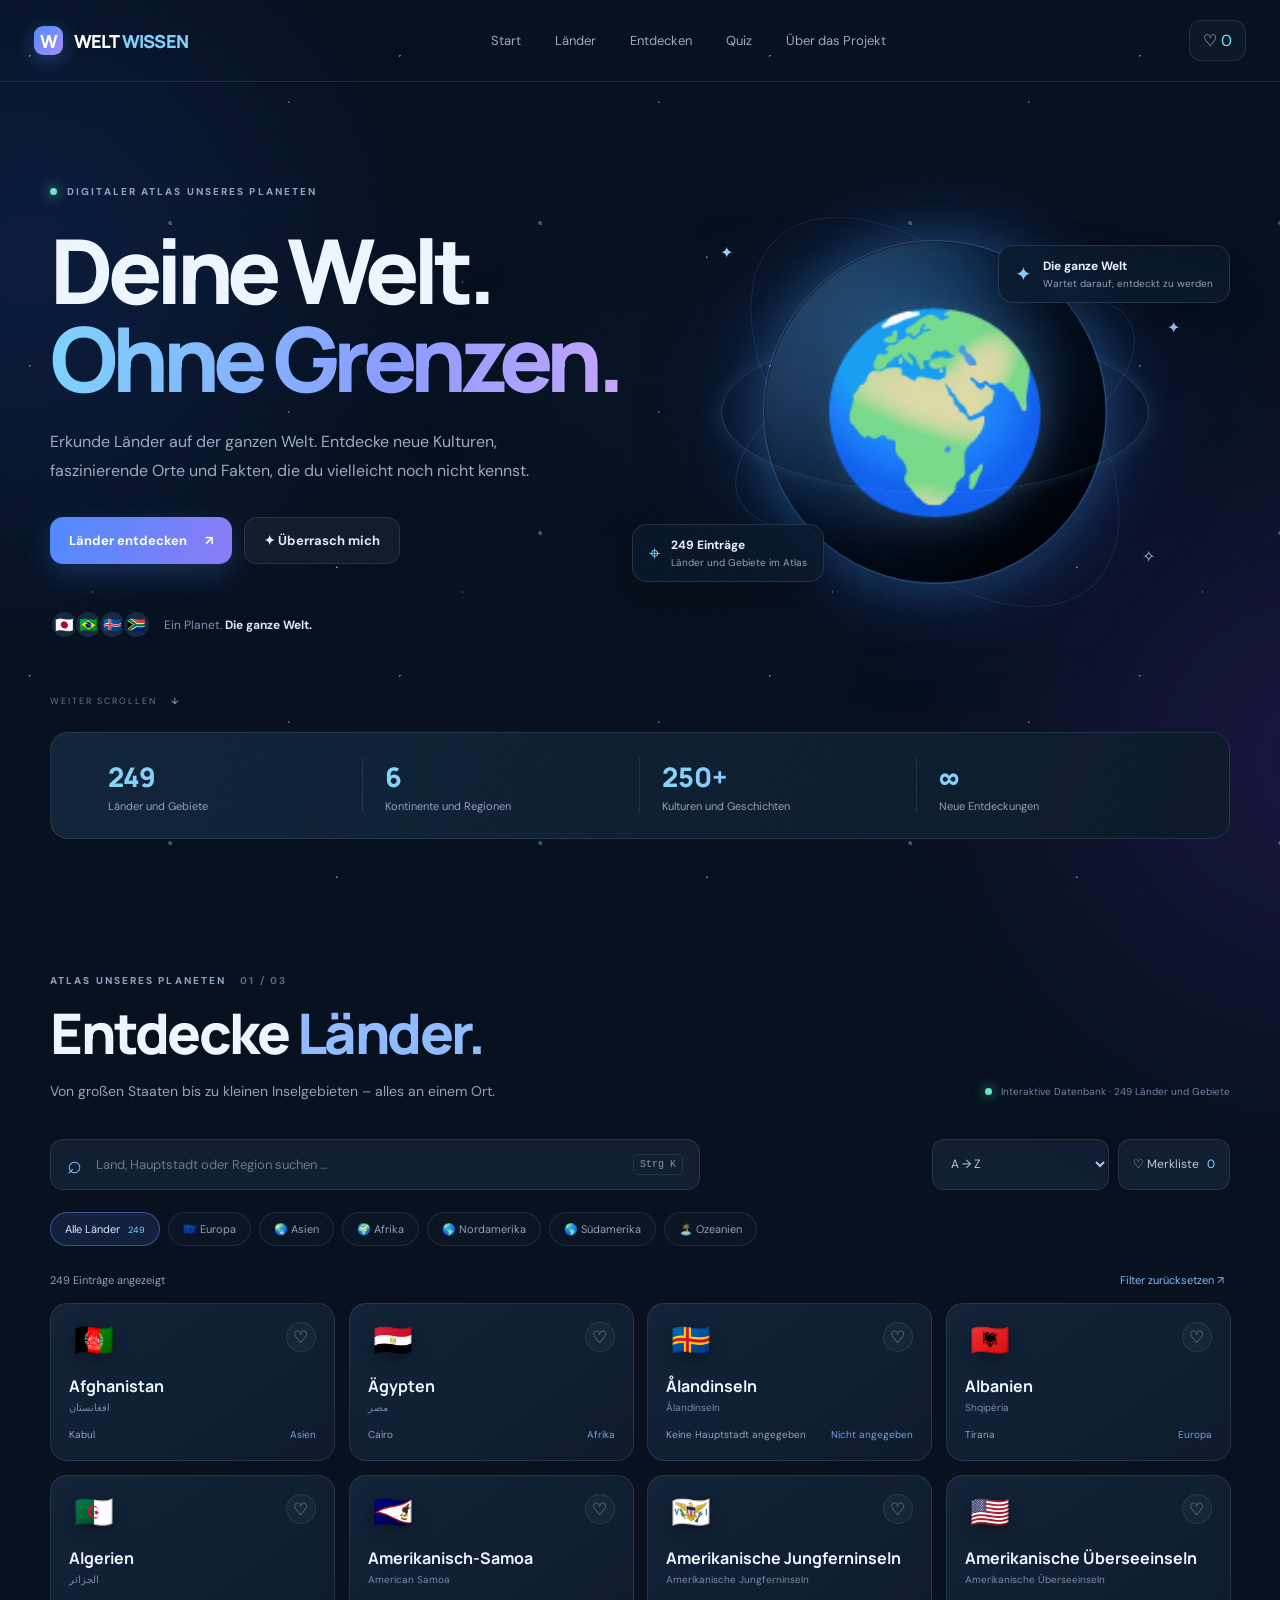
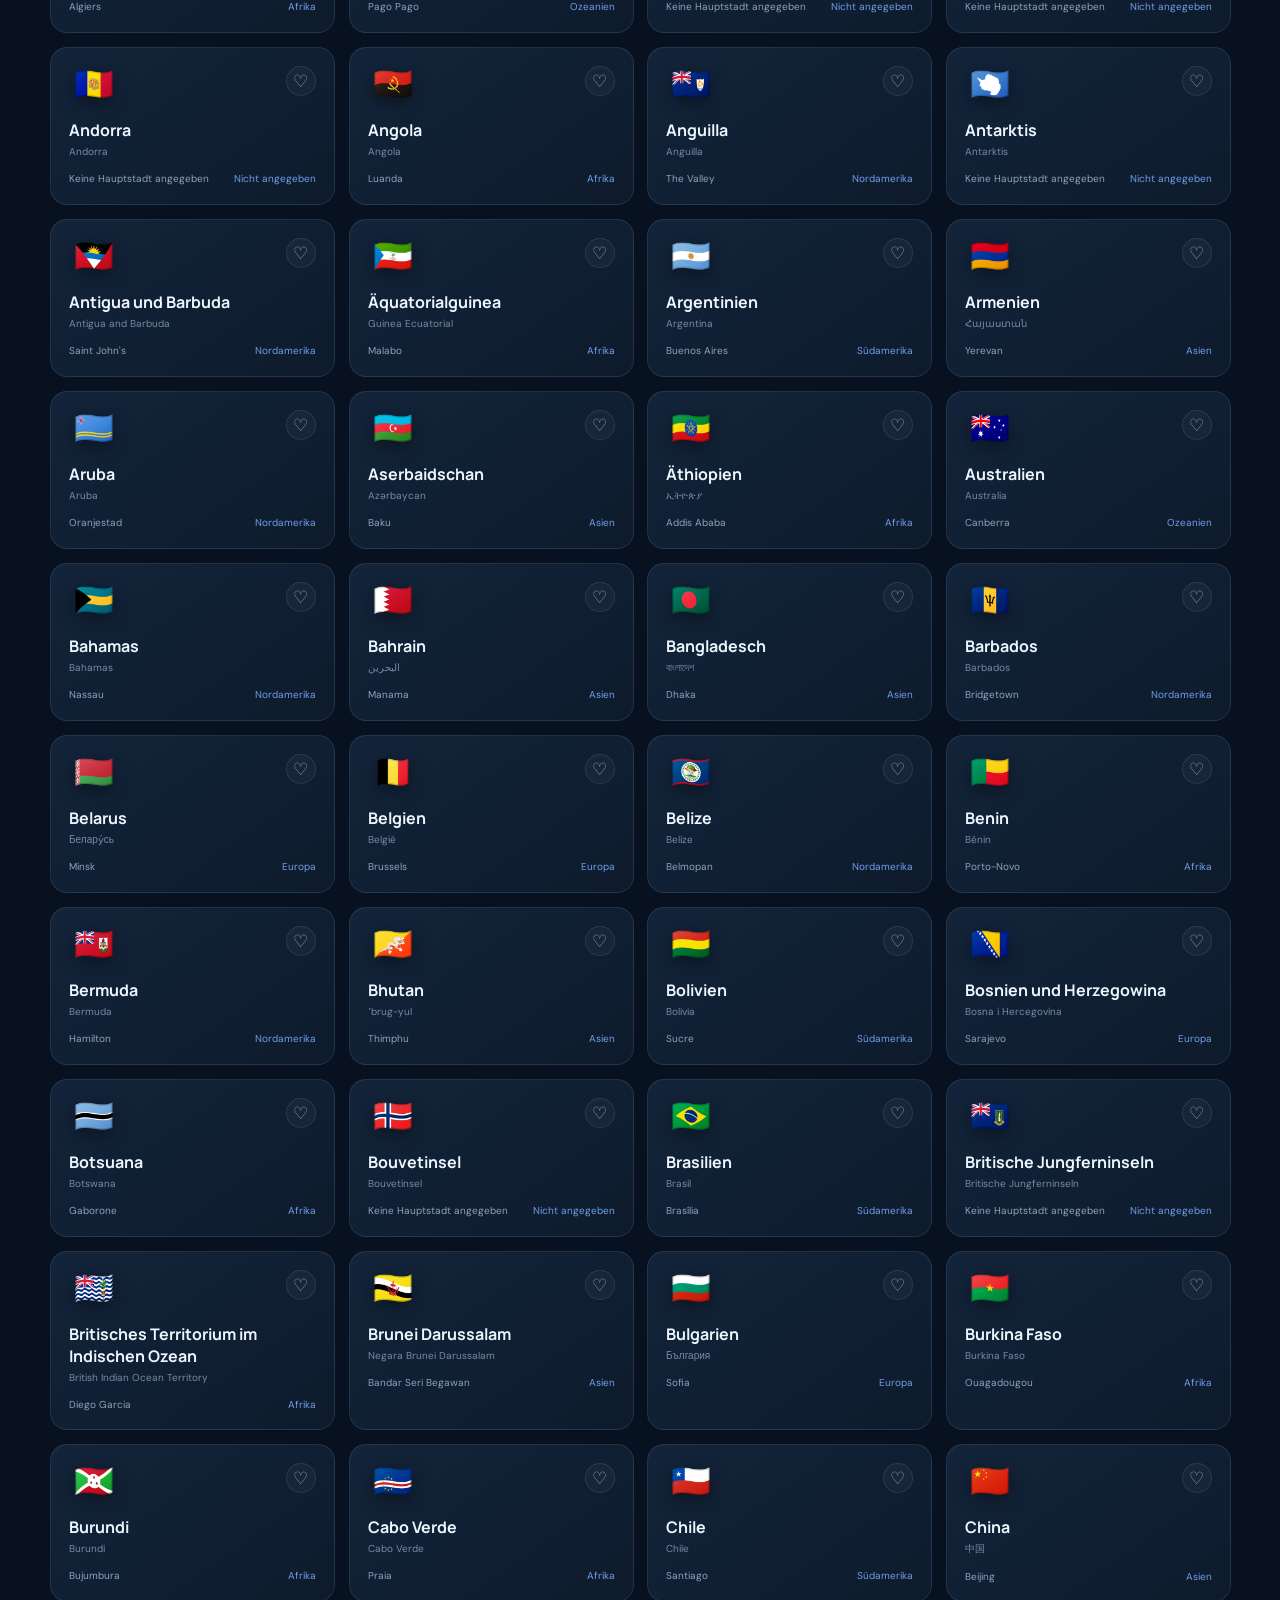
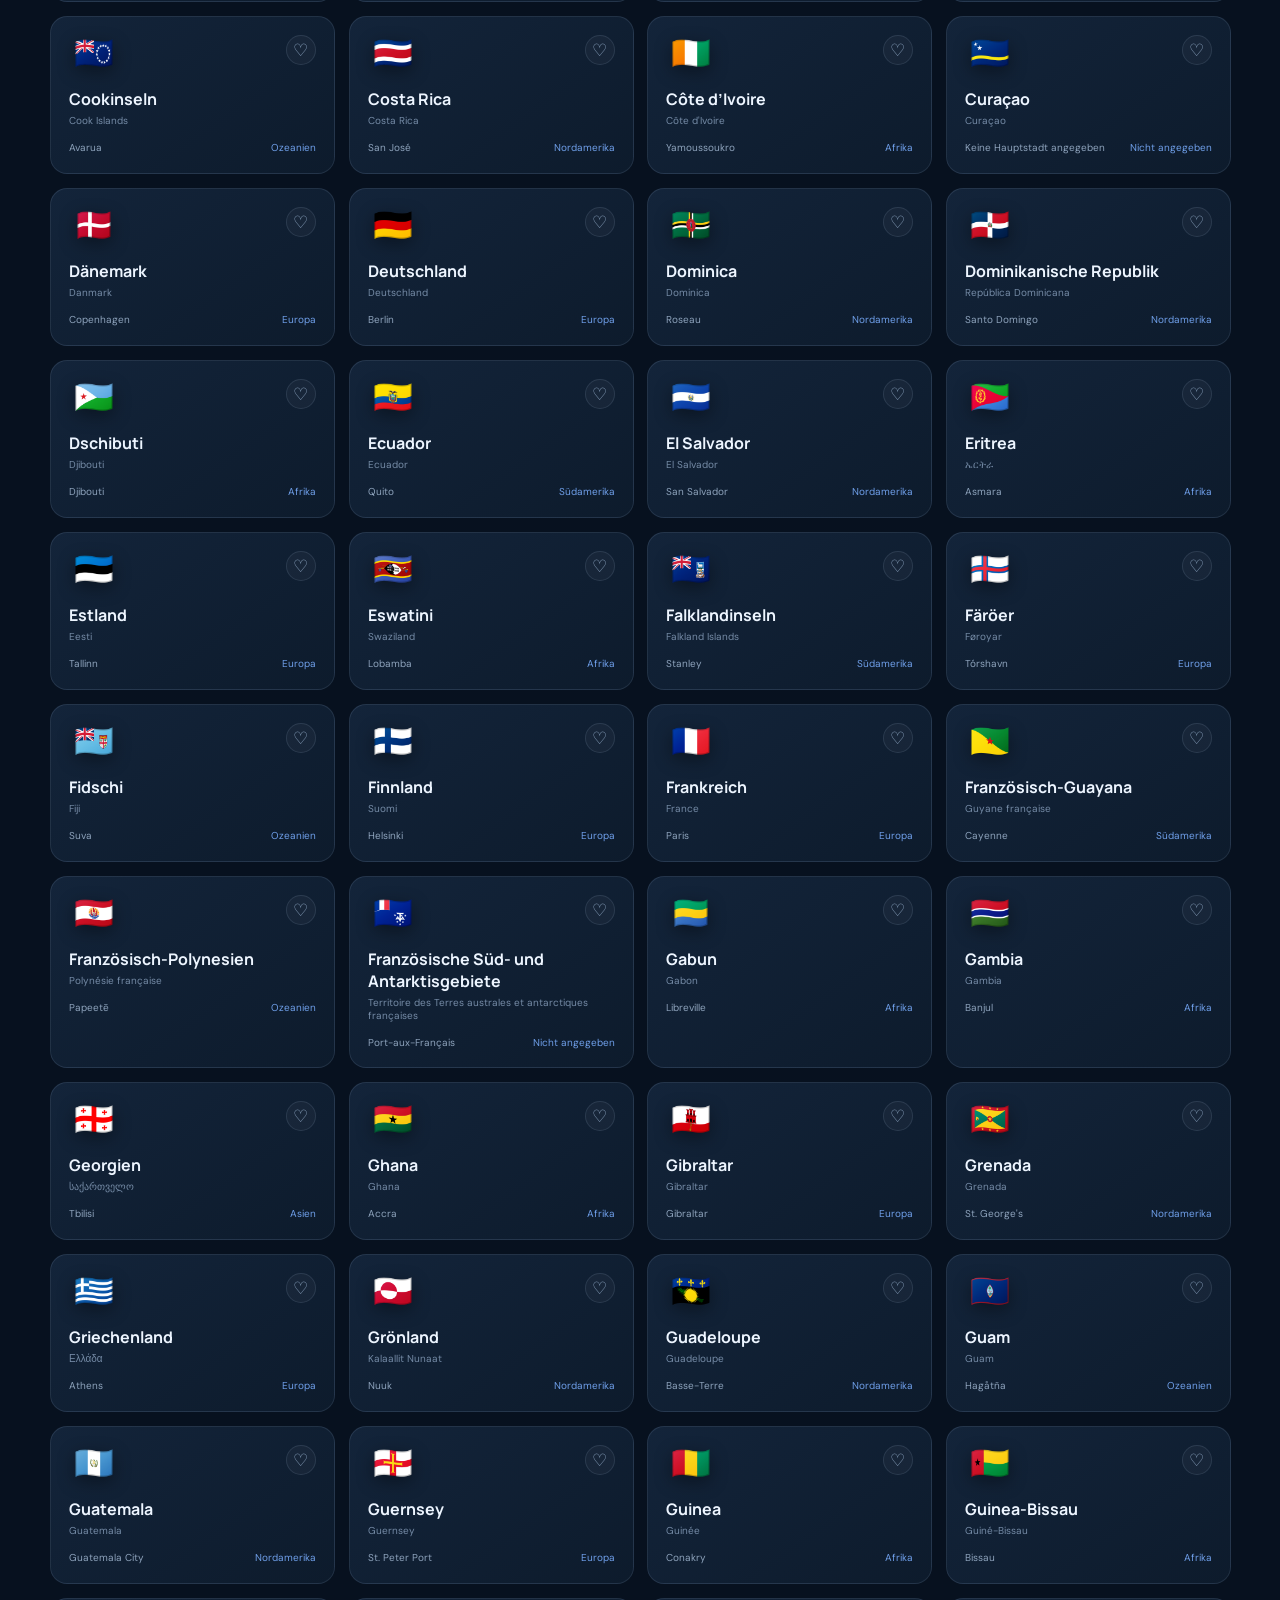
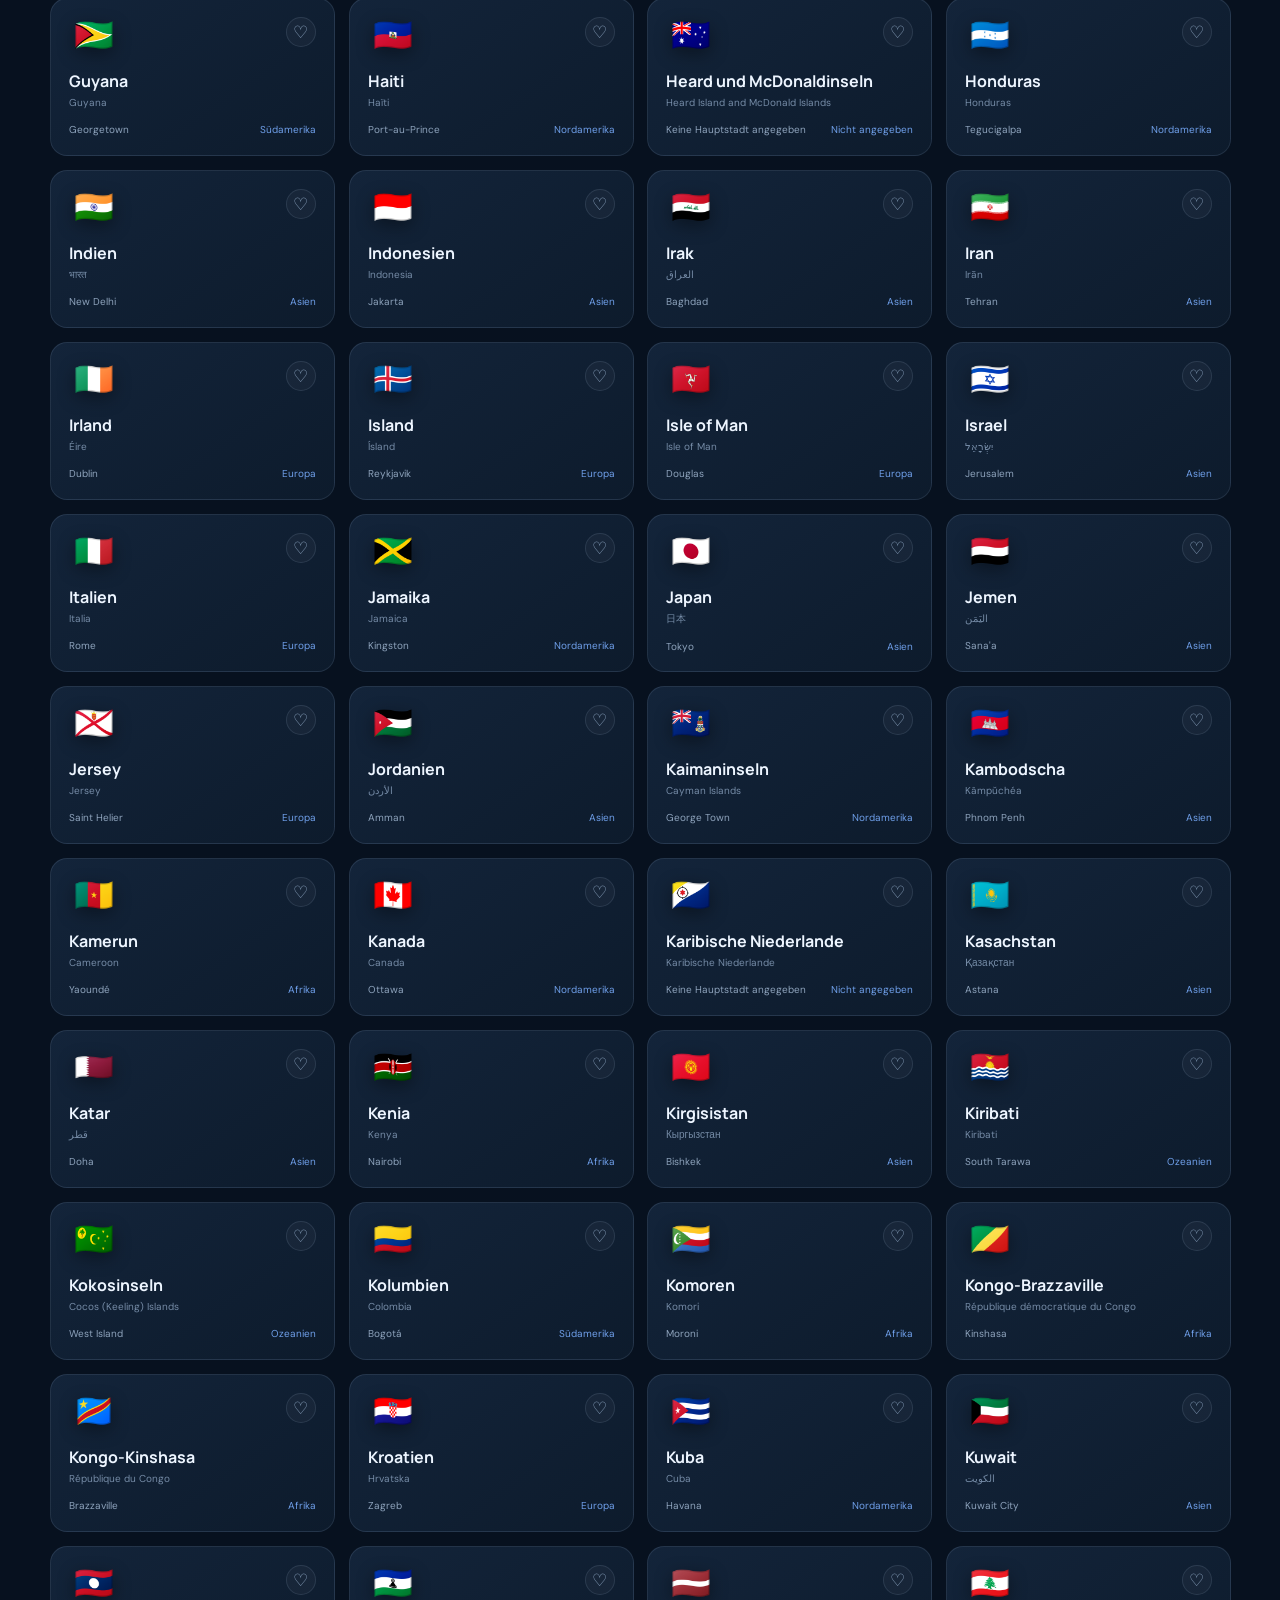
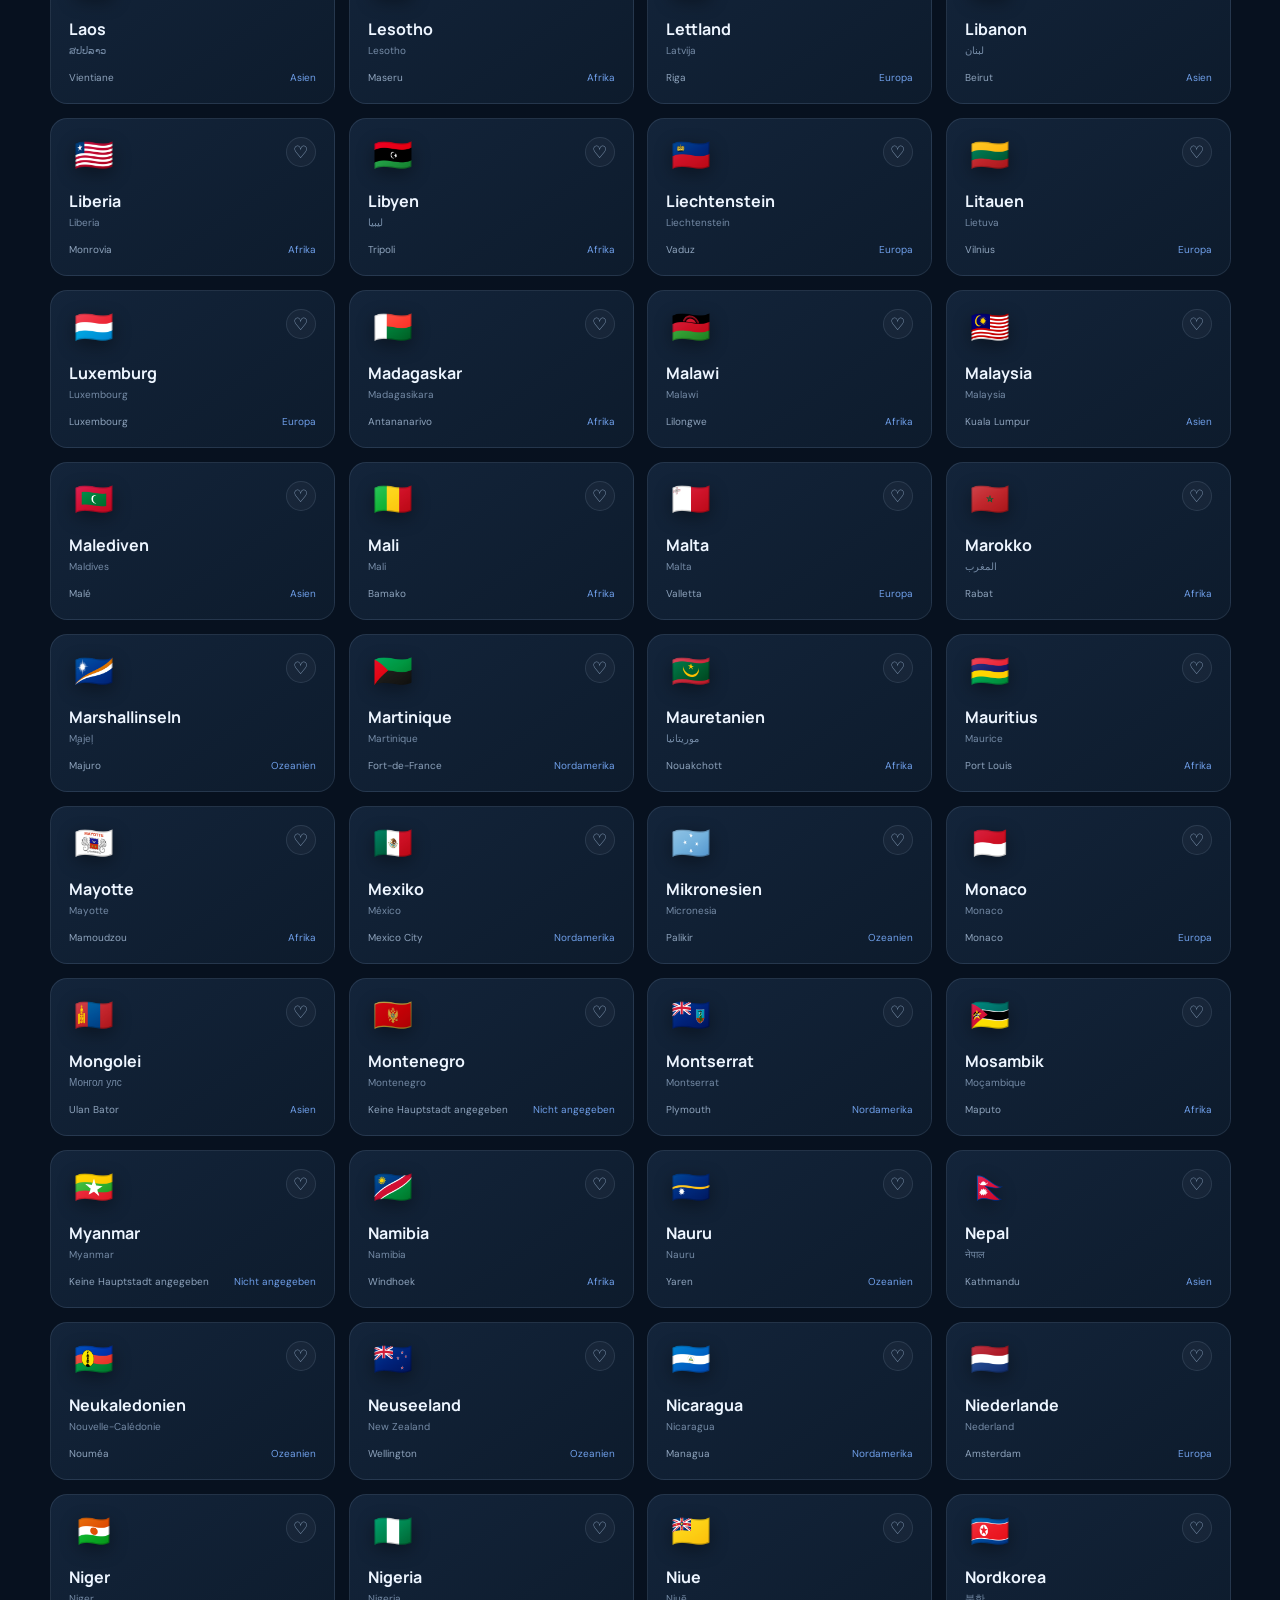
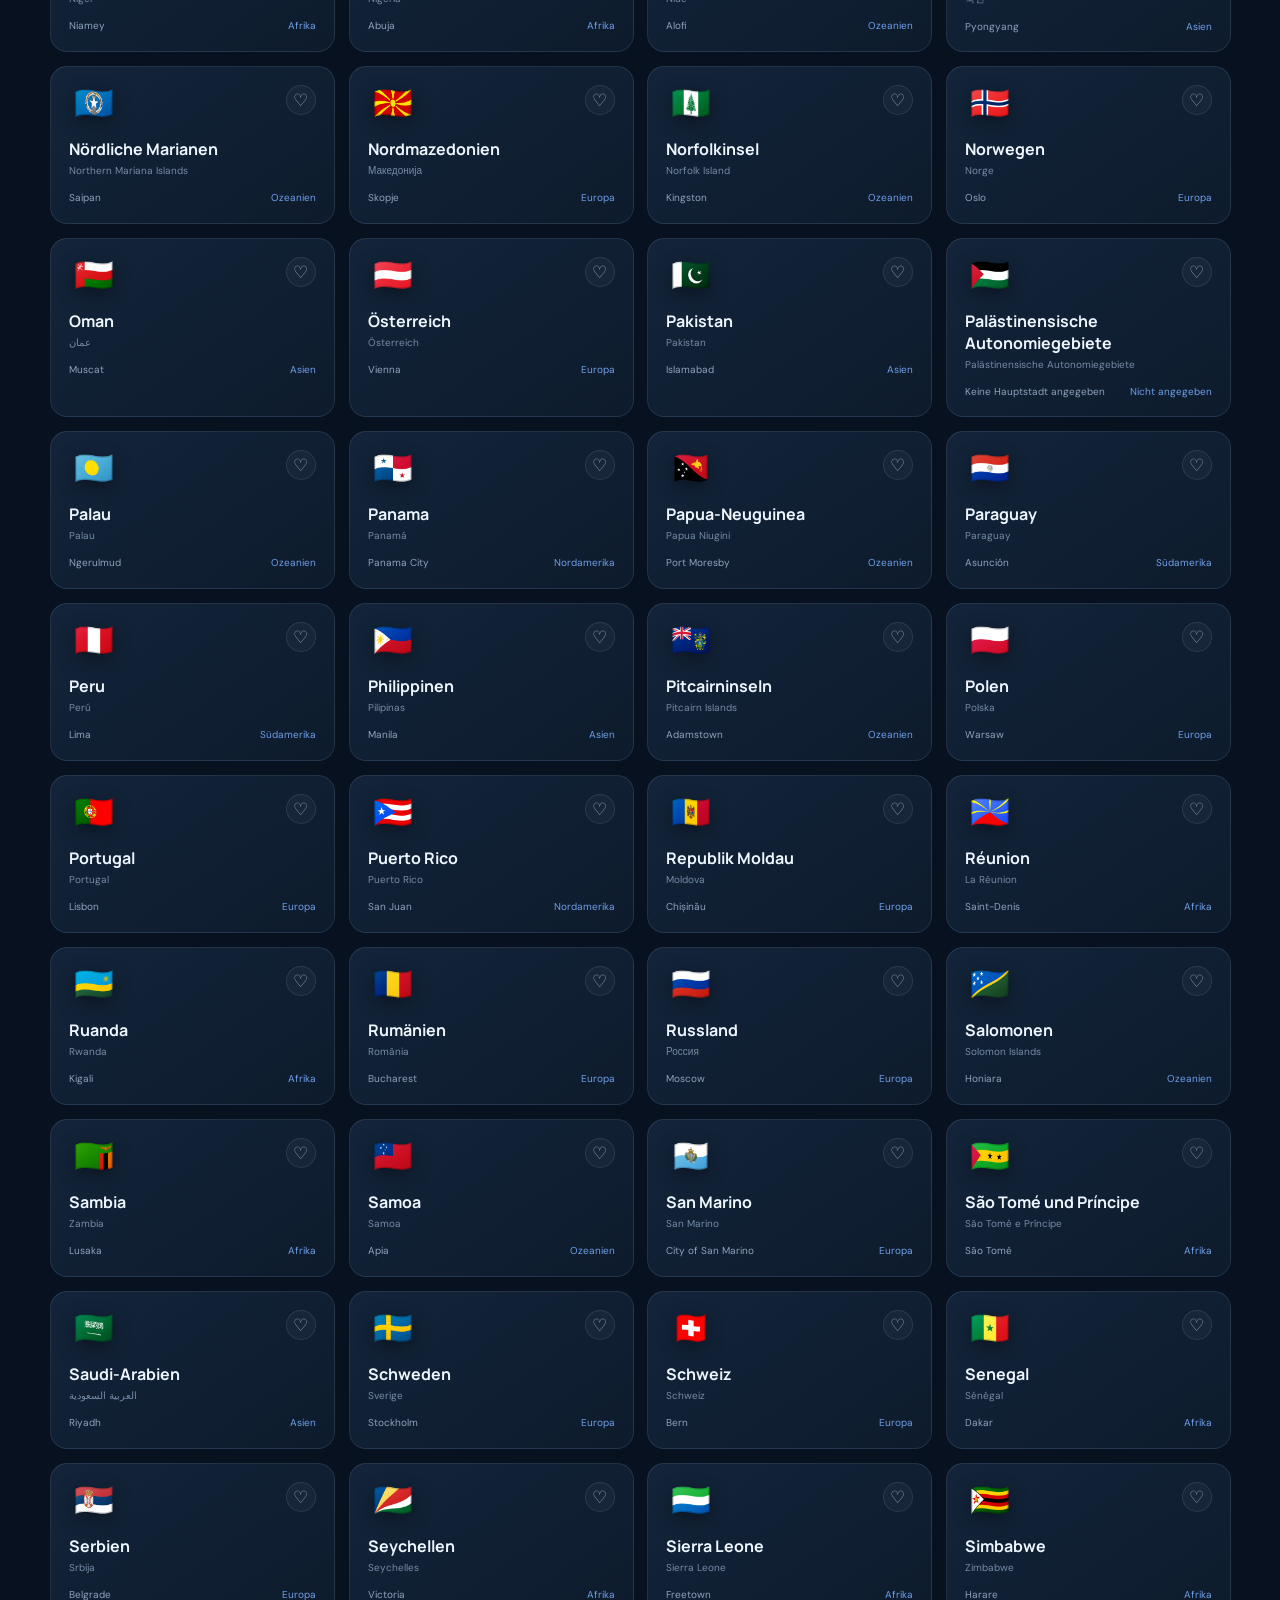
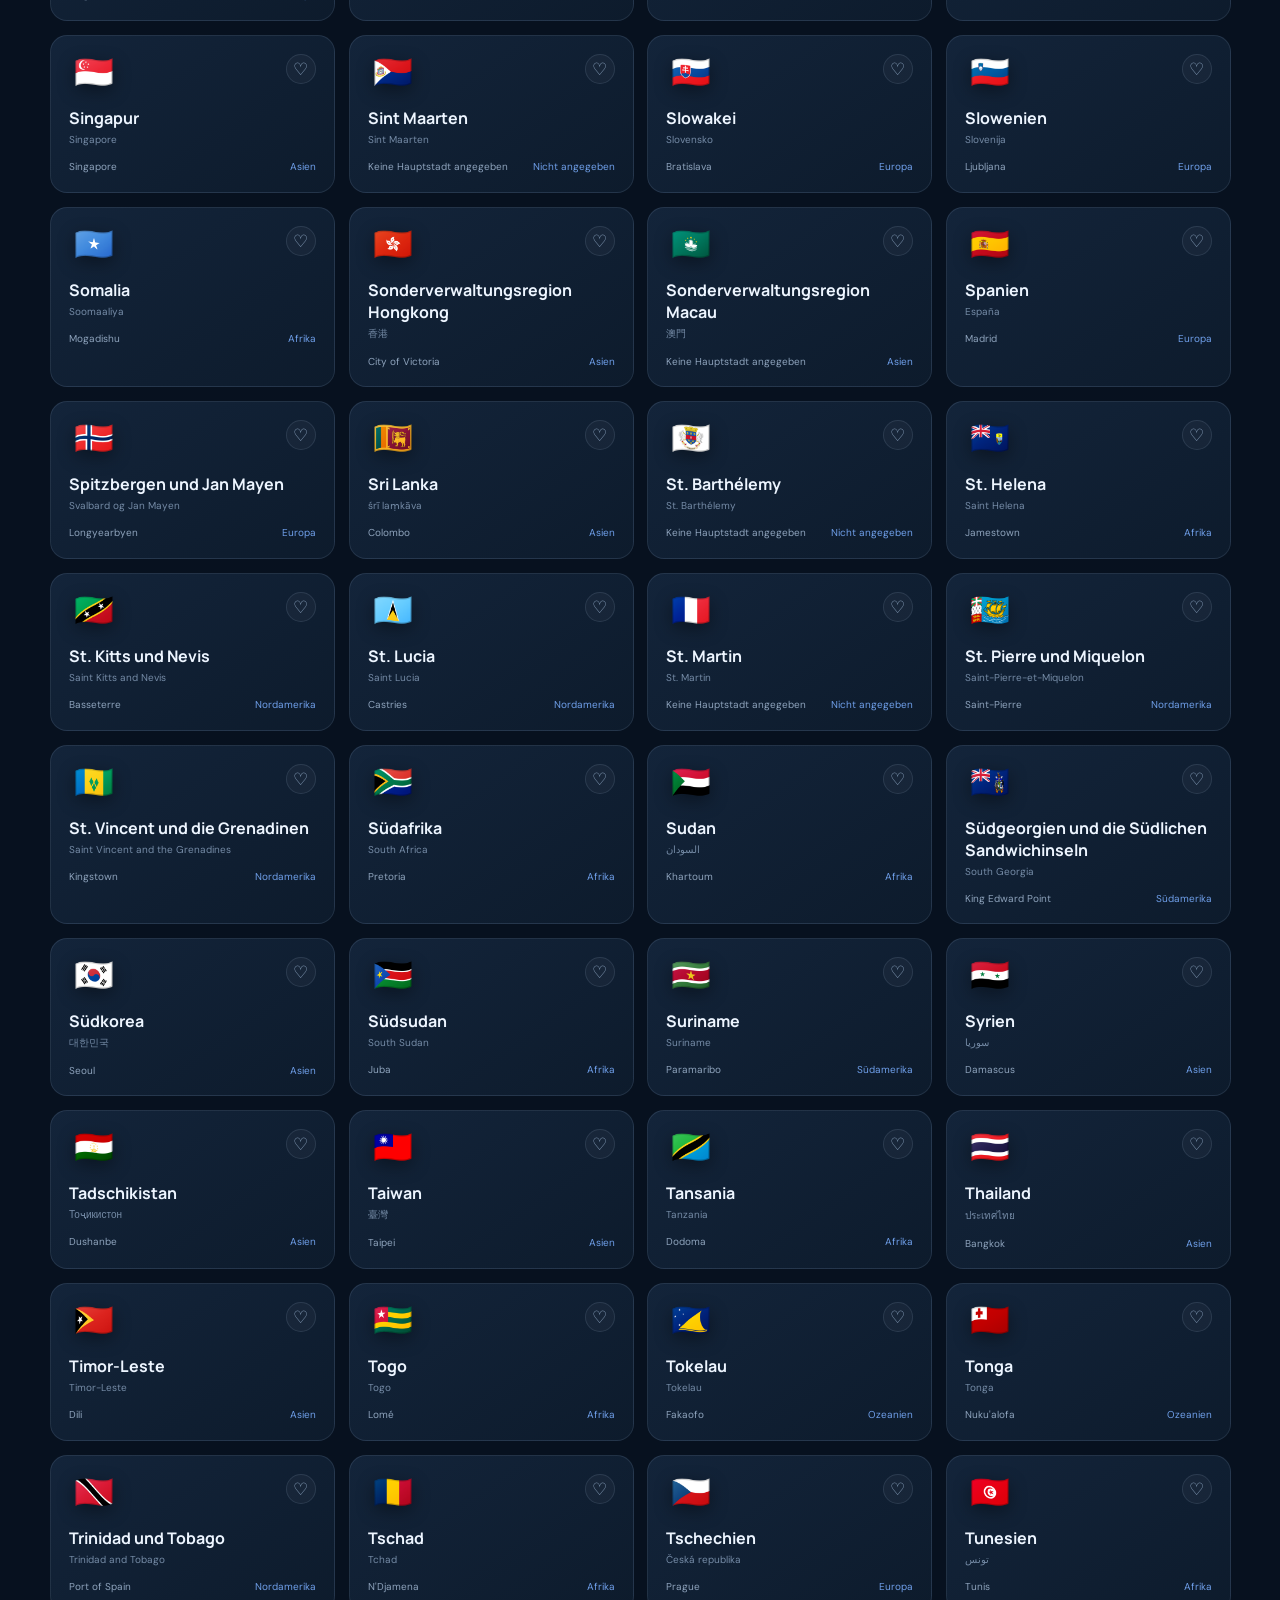
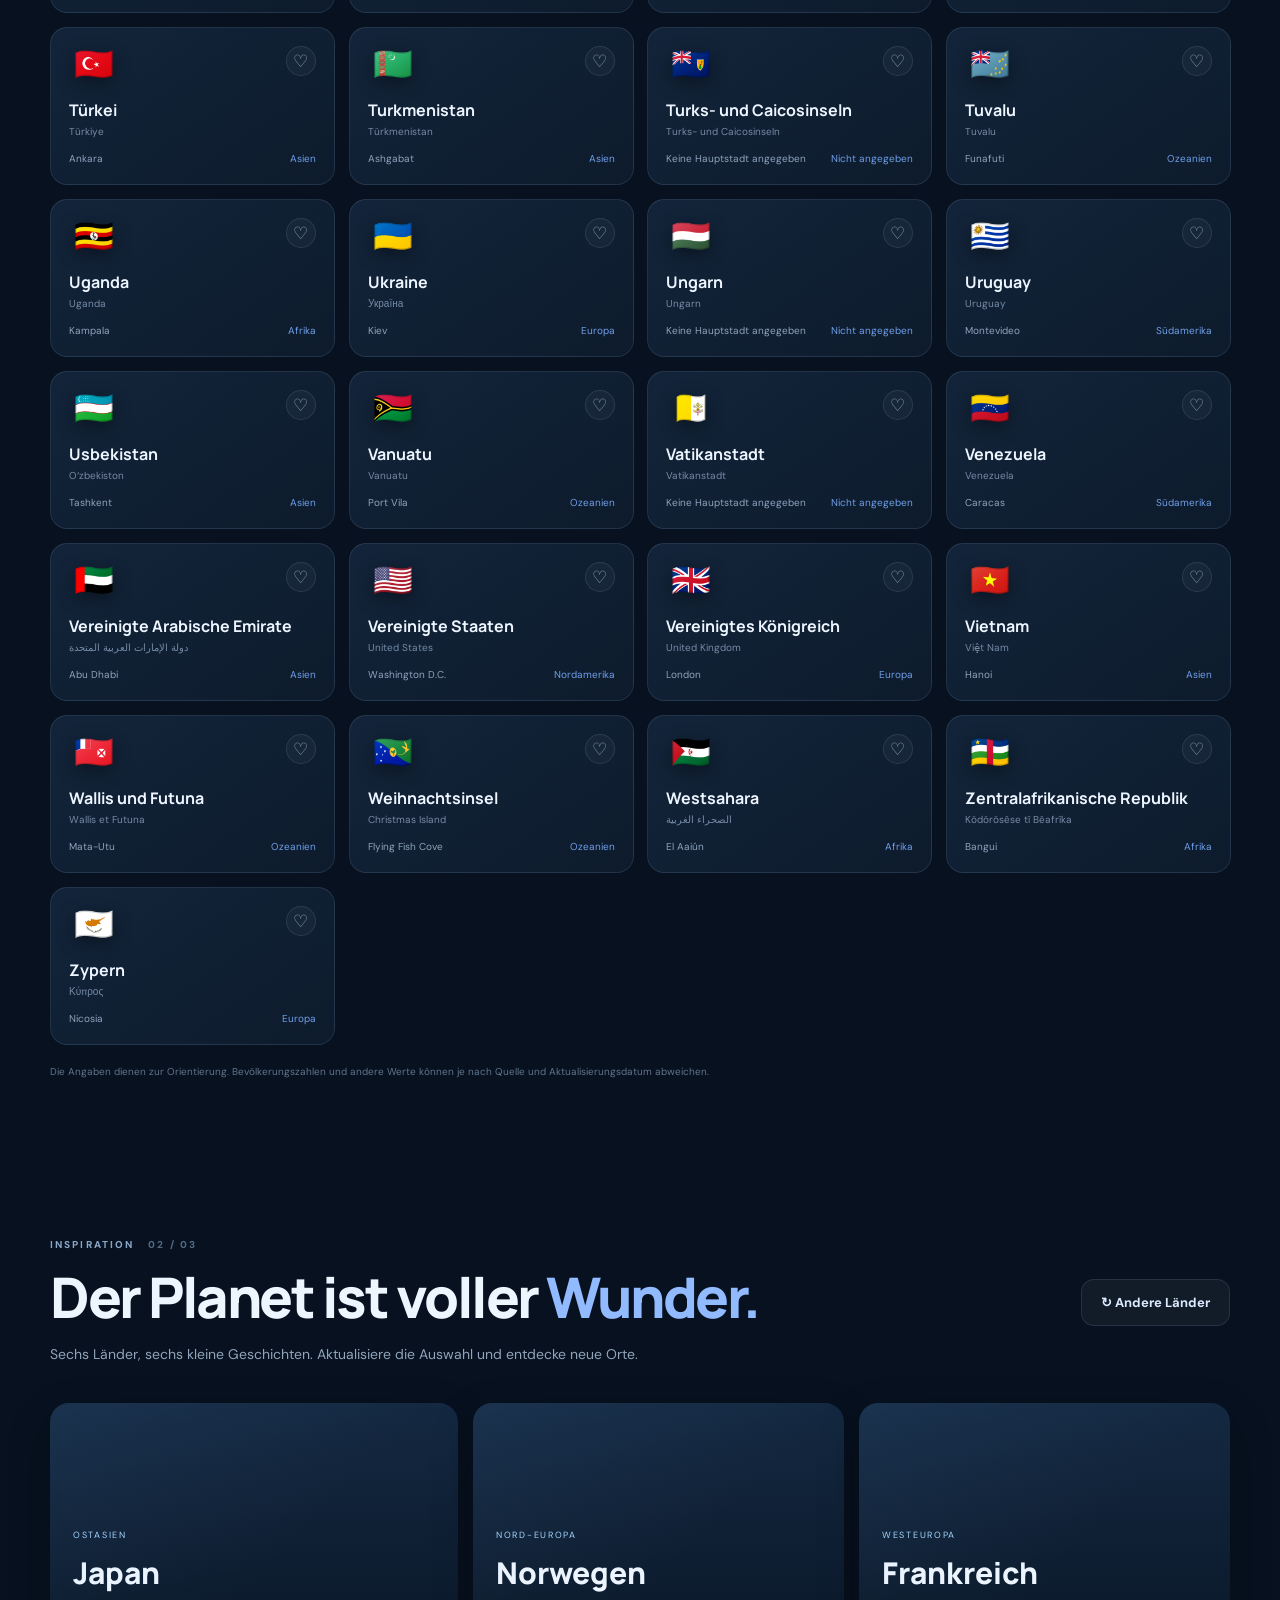
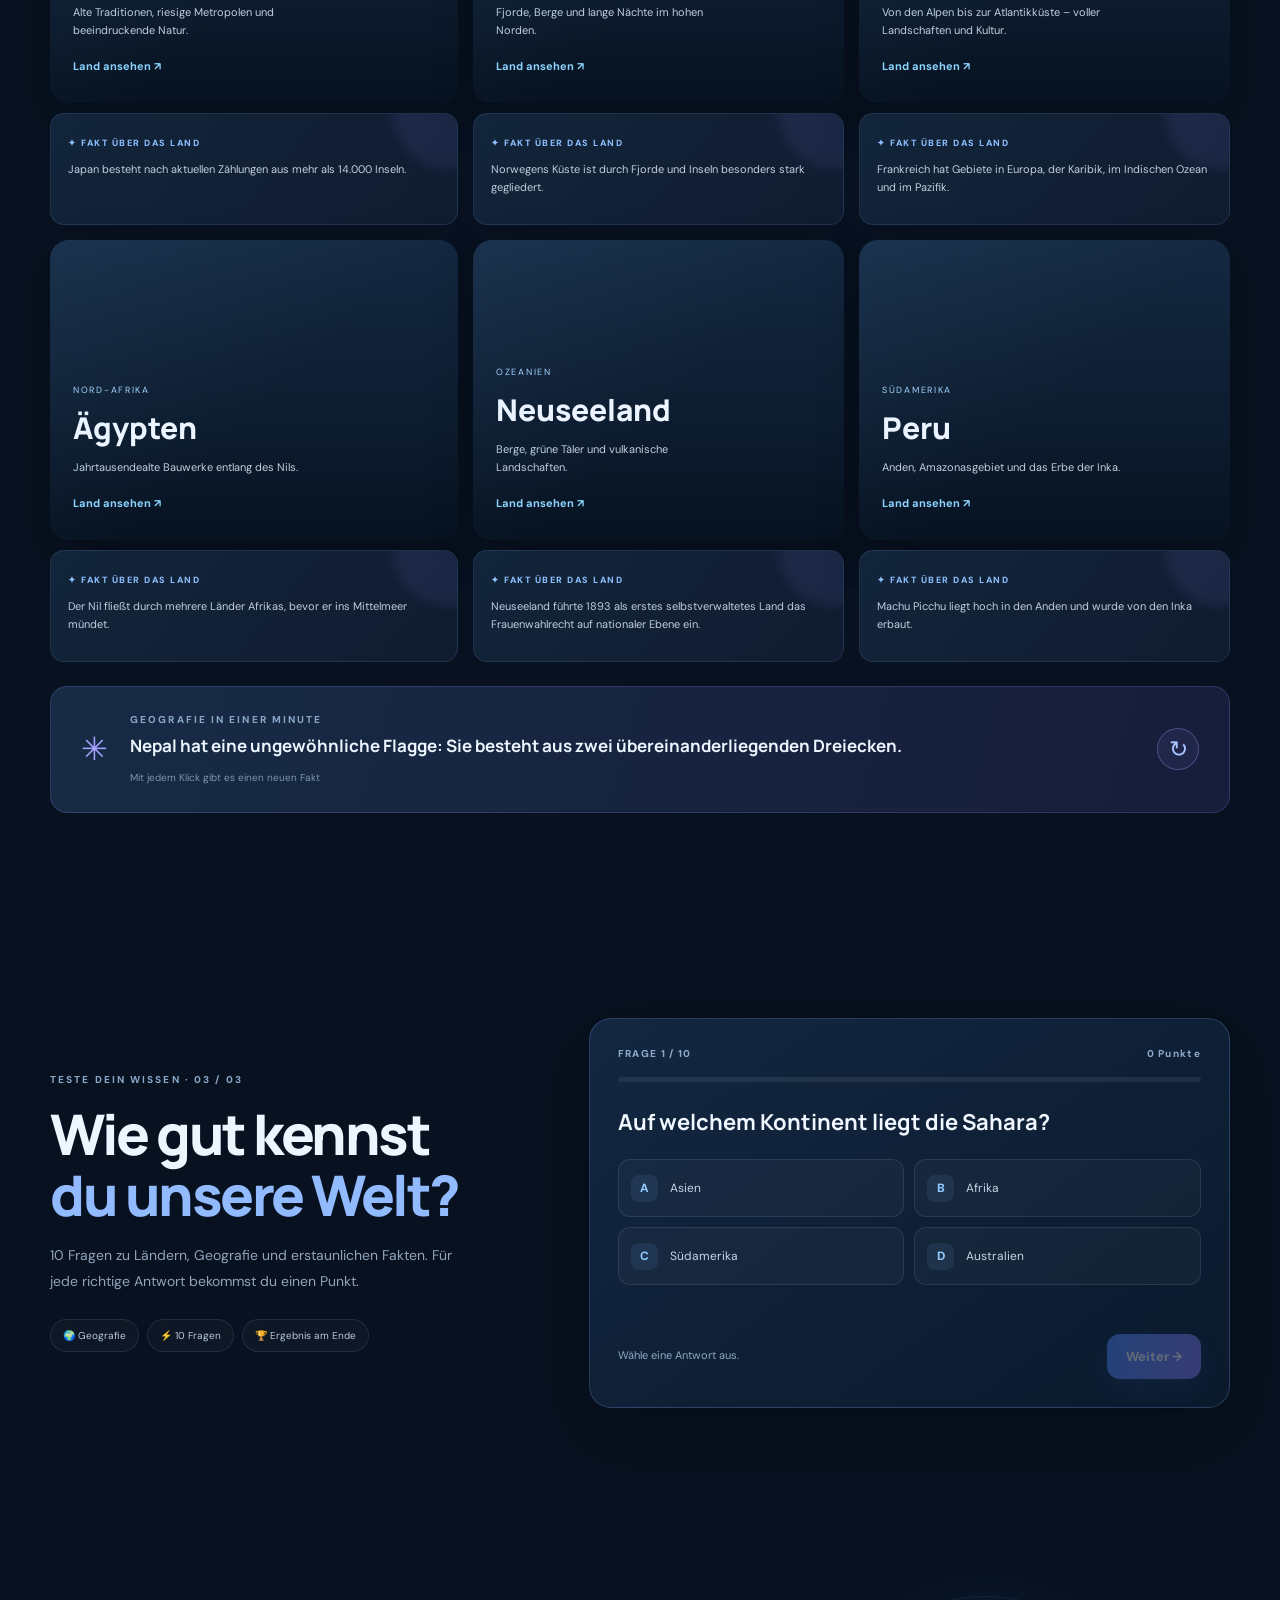
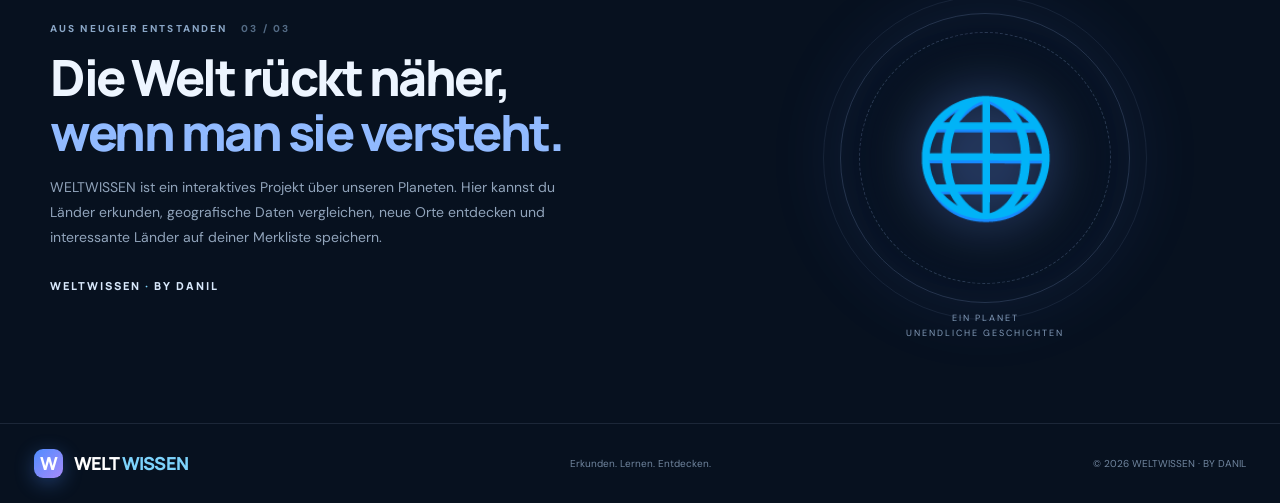
==== index.html @ f3b0251a "Add files via upload" ====
<!doctype html>
<html lang="de">
<head>
<meta charset="UTF-8"><meta name="viewport" content="width=device-width,initial-scale=1"><meta name="theme-color" content="#07111f">
<meta name="description" content="WELTWISSEN – ein interaktiver Atlas mit Ländern, Kulturen, Fakten und Quiz."><title>WELTWISSEN — Entdecke die Welt</title>
<link rel="preconnect" href="https://fonts.googleapis.com"><link rel="preconnect" href="https://fonts.gstatic.com" crossorigin><link href="https://fonts.googleapis.com/css2?family=DM+Sans:wght@400;500;600;700;800&family=Manrope:wght@400;500;600;700;800&display=swap" rel="stylesheet"><link rel="stylesheet" href="style.css">
</head>
<body>
<div class="scroll-progress" id="scrollProgress"></div><div class="cursor-glow" id="cursorGlow"></div><div class="noise"></div><div class="ambient ambient-a"></div><div class="ambient ambient-b"></div>
<header class="header"><a class="logo" href="#home"><span class="logo-mark">W</span>WELT<span class="logo-accent">WISSEN</span></a><nav id="nav"><a href="#home">Start</a><a href="#countries">Länder</a><a href="#discover">Entdecken</a><a href="#quiz">Quiz</a><a href="#about">Über das Projekt</a></nav><div class="header-right"><button class="icon-button" id="favoritesTop" aria-label="Merkliste">♡ <span id="favCount">0</span></button><button class="menu-button" id="menu" aria-label="Menü">☰</button></div></header>
<main>
<section class="hero" id="home"><div class="hero-content"><div class="eyebrow"><span class="pulse-dot"></span> DIGITALER ATLAS UNSERES PLANETEN</div><h1>Deine Welt.<br><span>Ohne Grenzen.</span></h1><p class="hero-lead">Erkunde Länder auf der ganzen Welt. Entdecke neue Kulturen, faszinierende Orte und Fakten, die du vielleicht noch nicht kennst.</p><div class="hero-buttons"><a class="button button-primary" href="#countries">Länder entdecken <span>↗</span></a><button class="button button-glass" id="randomCountry">✦ Überrasch mich</button></div><div class="hero-meta"><div class="avatar-stack"><span>🇯🇵</span><span>🇧🇷</span><span>🇮🇸</span><span>🇿🇦</span></div><span>Ein Planet. <b>Die ganze Welt.</b></span></div></div><div class="hero-visual"><div class="orbit orbit-one"></div><div class="orbit orbit-two"></div><div class="planet"><div class="planet-shine"></div><span>🌍</span></div><div class="planet-label label-top"><i>✦</i><span><b>Die ganze Welt</b><small>Wartet darauf, entdeckt zu werden</small></span></div><div class="planet-label label-bottom"><i>⌖</i><span><b id="heroCountryCount">Wird geladen …</b><small>Länder und Gebiete im Atlas</small></span></div><div class="star star-a">✦</div><div class="star star-b">✧</div><div class="star star-c">✦</div></div><div class="hero-scroll">WEITER SCROLLEN <span>↓</span></div></section>
<section class="stats-strip"><div><strong id="statCountries">—</strong><span>Länder und Gebiete</span></div><div><strong>6</strong><span>Kontinente und Regionen</span></div><div><strong>250+</strong><span>Kulturen und Geschichten</span></div><div><strong>∞</strong><span>Neue Entdeckungen</span></div></section>
<section class="section countries-section" id="countries"><div class="section-heading"><div><div class="kicker">ATLAS UNSERES PLANETEN <span>01 / 03</span></div><h2>Entdecke <em>Länder.</em></h2><p>Von großen Staaten bis zu kleinen Inselgebieten – alles an einem Ort.</p></div><div class="heading-note"><span class="live-dot"></span> Interaktive Datenbank · 249 Länder und Gebiete</div></div>
<div class="explorer"><div class="search-wrap"><span>⌕</span><input id="search" type="search" placeholder="Land, Hauptstadt oder Region suchen …" autocomplete="off"><kbd>Strg K</kbd></div><div class="control-wrap"><select id="sort" aria-label="Sortierung"><option value="az">A → Z</option><option value="za">Z → A</option><option value="population">Nach Einwohnerzahl ↓</option><option value="area">Nach Fläche ↓</option></select><button id="favoritesToggle" class="filter-fav">♡ Merkliste <span id="favCount2">0</span></button></div></div>
<div class="region-tabs" id="filters"><button class="region-tab active" data-region="Alle">Alle Länder <span id="allCount">—</span></button><button class="region-tab" data-region="Europa">🇪🇺 Europa</button><button class="region-tab" data-region="Asien">🌏 Asien</button><button class="region-tab" data-region="Afrika">🌍 Afrika</button><button class="region-tab" data-region="Nordamerika">🌎 Nordamerika</button><button class="region-tab" data-region="Südamerika">🌎 Südamerika</button><button class="region-tab" data-region="Ozeanien">🏝️ Ozeanien</button></div>
<div class="catalog-top"><span id="resultCount">Atlas wird geladen …</span><button id="reset" class="text-button">Filter zurücksetzen ↗</button></div><div id="countryGrid" class="country-grid"><div class="loading-state"><div class="loader"></div><b>Die Welt wird geladen</b><span>Länder, Flaggen und Informationen werden vorbereitet …</span></div></div><div class="load-error" id="loadError" hidden><b>Der Atlas konnte nicht geladen werden</b><span data-error-detail>Die lokale Datenbank wurde nicht gefunden. Bitte versuche es erneut.</span><button class="button button-primary" id="retryLoad">Erneut laden</button></div><p class="data-note">Die Angaben dienen zur Orientierung. Bevölkerungszahlen und andere Werte können je nach Quelle und Aktualisierungsdatum abweichen.</p></section>
<section class="discover-section" id="discover"><div class="section-heading discover-heading"><div><div class="kicker">INSPIRATION <span>02 / 03</span></div><h2>Der Planet ist voller <em>Wunder.</em></h2><p>Sechs Länder, sechs kleine Geschichten. Aktualisiere die Auswahl und entdecke neue Orte.</p></div><button id="refreshFeatured" class="button button-glass refresh-featured">↻ Andere Länder</button></div><div class="feature-grid" id="featuredGrid"></div>
<div class="fact-banner"><div class="fact-icon">✳</div><div><div class="kicker">GEOGRAFIE IN EINER MINUTE</div><h3 id="factText">Nepal hat eine ungewöhnliche Flagge: Sie besteht aus zwei übereinanderliegenden Dreiecken.</h3><span>Mit jedem Klick gibt es einen neuen Fakt</span></div><button id="newFact" class="fact-refresh" aria-label="Neuer Fakt">↻</button></div></section>
<section class="quiz-section" id="quiz"><div class="quiz-intro"><div class="kicker">TESTE DEIN WISSEN · 03 / 03</div><h2>Wie gut kennst<br><em>du unsere Welt?</em></h2><p>10 Fragen zu Ländern, Geografie und erstaunlichen Fakten. Für jede richtige Antwort bekommst du einen Punkt.</p><div class="quiz-pills"><span>🌍 Geografie</span><span>⚡ 10 Fragen</span><span>🏆 Ergebnis am Ende</span></div></div><div class="quiz-panel" id="quizPanel"><div class="quiz-topline"><span id="quizCounter">FRAGE 1 / 10</span><span id="quizScore">0 Punkte</span></div><div class="quiz-progress"><span id="quizProgress"></span></div><div class="quiz-question" id="quizQuestion">Bereit, dein Wissen zu testen?</div><div class="quiz-options" id="quizOptions"></div><div class="quiz-bottom"><span id="quizFeedback">Wähle eine Antwort aus.</span><button class="button button-primary" id="quizNext" disabled>Weiter →</button></div></div></section>
<section class="about-section" id="about"><div class="about-copy"><div class="kicker">AUS NEUGIER ENTSTANDEN <span>03 / 03</span></div><h2>Die Welt rückt näher,<br><em>wenn man sie versteht.</em></h2><p>WELTWISSEN ist ein interaktives Projekt über unseren Planeten. Hier kannst du Länder erkunden, geografische Daten vergleichen, neue Orte entdecken und interessante Länder auf deiner Merkliste speichern.</p><div class="about-sign">WELTWISSEN <span>·</span> BY DANIL</div></div><div class="about-orb"><div class="about-orb-inner">🌐</div><span class="orb-caption">EIN PLANET<br>UNENDLICHE GESCHICHTEN</span></div></section>
</main><footer><a class="logo" href="#home"><span class="logo-mark">W</span>WELT<span class="logo-accent">WISSEN</span></a><span>Erkunden. Lernen. Entdecken.</span><span>© 2026 WELTWISSEN · BY DANIL</span></footer>
<dialog id="countryModal" class="country-modal"><button class="modal-close" id="closeModal" aria-label="Schließen">×</button><div id="modalBody"></div></dialog><div class="toast" id="toast"></div><script src="countries-de.js"></script><script src="script.js"></script>
</body></html>
---- style.css ----
:root{--bg:#07111f;--bg2:#0a1728;--panel:#101f32;--line:rgba(182,207,237,.12);--text:#edf5ff;--muted:#8fa2ba;--cyan:#67e8f9;--blue:#6198ff;--violet:#a78bfa;--radius:22px}*{box-sizing:border-box}html{scroll-behavior:smooth;scroll-padding-top:90px}body{margin:0;background:var(--bg);color:var(--text);font-family:'DM Sans',sans-serif;overflow-x:hidden}button,input,select{font:inherit}button{color:inherit;cursor:pointer}.noise{position:fixed;inset:0;pointer-events:none;z-index:5;opacity:.025;background-image:url("data:image/svg+xml,%3Csvg viewBox='0 0 180 180' xmlns='http://www.w3.org/2000/svg'%3E%3Cfilter id='n'%3E%3CfeTurbulence type='fractalNoise' baseFrequency='.9' numOctaves='3' stitchTiles='stitch'/%3E%3C/filter%3E%3Crect width='100%25' height='100%25' filter='url(%23n)' opacity='.5'/%3E%3C/svg%3E")}.ambient{position:absolute;width:520px;height:520px;border-radius:50%;filter:blur(130px);opacity:.15;pointer-events:none}.ambient-a{top:0;left:-230px;background:#2563eb}.ambient-b{top:500px;right:-300px;background:#7c3aed}.header{height:82px;max-width:1280px;padding:0 34px;margin:auto;display:flex;align-items:center;justify-content:space-between;position:relative;z-index:10;border-bottom:1px solid var(--line)}.logo{font:800 18px Manrope,sans-serif;letter-spacing:-.8px;color:#fff;text-decoration:none;display:flex;align-items:center;gap:3px}.logo-mark{width:29px;height:29px;display:grid;place-items:center;border-radius:9px;margin-right:8px;background:linear-gradient(135deg,#4f8cff,#a78bfa);box-shadow:0 5px 20px #4f8cff55}.logo-accent{color:#7dd3fc}.header nav{display:flex;gap:34px}.header nav a{color:#9aabc0;text-decoration:none;font-size:13px;transition:.25s}.header nav a:hover{color:#fff}.header-right{display:flex;gap:10px}.icon-button,.menu-button{border:1px solid var(--line);background:#ffffff08;border-radius:12px;padding:9px 13px}.icon-button span{color:var(--cyan)}.menu-button{display:none}.hero{min-height:650px;max-width:1280px;padding:100px 50px 90px;margin:auto;display:grid;grid-template-columns:1fr 1fr;align-items:center;position:relative}.hero-content{position:relative;z-index:2;animation:rise .8s both}.eyebrow,.kicker{font-size:10px;letter-spacing:2.1px;font-weight:800;color:#8aa6c6}.eyebrow{display:flex;align-items:center;gap:10px}.pulse-dot,.live-dot{width:7px;height:7px;border-radius:50%;background:#67e8c4;box-shadow:0 0 13px #67e8c4;display:inline-block;animation:pulse 2s infinite}.hero h1{font:800 clamp(58px,7vw,92px)/.99 Manrope,sans-serif;letter-spacing:-6px;margin:28px 0 25px}.hero h1 span{background:linear-gradient(95deg,#7dd3fc,#8b9dff 60%,#c4a6ff);background-clip:text;color:transparent}.hero-lead{font-size:16px;line-height:1.8;color:#9aacc2;max-width:490px}.hero-buttons{display:flex;gap:12px;margin-top:32px;flex-wrap:wrap}.button{border:0;border-radius:13px;padding:14px 19px;font-weight:700;font-size:13px;transition:transform .25s,box-shadow .25s}.button:hover{transform:translateY(-3px)}.button-primary{background:linear-gradient(110deg,#4f8cff,#8b7cf6);color:white;box-shadow:0 10px 28px #4f8cff38;text-decoration:none;display:inline-flex;gap:18px;align-items:center}.button-primary:hover{box-shadow:0 14px 35px #4f8cff60}.button-glass{background:#ffffff0c;border:1px solid var(--line);color:#dceaff}.hero-meta{display:flex;align-items:center;gap:13px;color:#8094ad;font-size:12px;margin-top:46px}.hero-meta b{color:#d9e7f8}.avatar-stack{display:flex;padding-left:5px}.avatar-stack span{width:29px;height:29px;border-radius:50%;display:grid;place-items:center;background:#172941;border:2px solid var(--bg);margin-left:-5px;font-size:15px}.hero-visual{height:450px;position:relative;display:grid;place-items:center;animation:floatIn 1.1s .15s both}.planet{width:min(340px,72vw);aspect-ratio:1;border-radius:50%;display:grid;place-items:center;position:relative;background:radial-gradient(circle at 35% 25%,#1b4770,#102747 55%,#09172b 75%);box-shadow:inset -30px -28px 55px #020a18,0 0 80px #3886e955,0 0 160px #4c5ee522;animation:planetFloat 7s ease-in-out infinite}.planet:before{content:"";position:absolute;inset:-2px;border-radius:50%;border:1px solid #83c5ff45;box-shadow:0 0 45px #56b4ff25}.planet>span{font-size:190px;filter:drop-shadow(0 10px 22px #0009);animation:planetTurn 18s linear infinite}.planet-shine{position:absolute;inset:0;border-radius:50%;background:linear-gradient(125deg,#ffffff18,transparent 38%,#0008 85%)}.orbit{position:absolute;border:1px solid #8cbcff25;border-radius:50%;width:430px;height:180px;transform:rotate(-24deg)}.orbit-two{width:470px;height:260px;transform:rotate(48deg);border-color:#a78bfa22}.planet-label{position:absolute;z-index:2;display:flex;align-items:center;gap:11px;padding:12px 16px;border-radius:15px;border:1px solid #b5d5ff26;background:#0b1a2bdc;backdrop-filter:blur(14px);box-shadow:0 12px 35px #0004;animation:labelFloat 5s ease-in-out infinite}.planet-label i{font-style:normal;color:#7dd3fc;font-size:20px}.planet-label b,.planet-label small{display:block}.planet-label b{font-size:12px}.planet-label small{font-size:10px;color:#91a4bc;margin-top:3px}.label-top{top:58px;right:0}.label-bottom{bottom:55px;left:-8px;animation-delay:-2s}.star{position:absolute;color:#a5c9ff;animation:twinkle 2.5s infinite}.star-a{top:55px;left:80px}.star-b{bottom:70px;right:75px;animation-delay:.8s}.star-c{top:130px;right:50px;animation-delay:1.3s}.hero-scroll{position:absolute;bottom:25px;left:50px;color:#637a96;font-size:9px;letter-spacing:2px}.hero-scroll span{color:#a8c6ed;margin-left:10px}.stats-strip{max-width:1180px;margin:0 auto 35px;padding:25px 35px;border:1px solid var(--line);border-radius:18px;background:linear-gradient(110deg,#12253b,#0d1b2c);display:grid;grid-template-columns:repeat(4,1fr);position:relative;z-index:2}.stats-strip div{padding:0 22px;border-right:1px solid var(--line)}.stats-strip div:last-of-type{border:0}.stats-strip strong,.stats-strip span{display:block}.stats-strip strong{font:800 27px Manrope;background:linear-gradient(90deg,#83d9f6,#9f9aff);background-clip:text;color:transparent}.stats-strip span{font-size:11px;color:#91a4bb;margin-top:4px}.section,.discover-section,.about-section{max-width:1180px;margin:0 auto;padding:100px 0}.section-heading{display:flex;justify-content:space-between;align-items:end;margin-bottom:35px;gap:20px}.kicker span{color:#536a84;margin-left:10px}.section-heading h2,.about-copy h2{font:800 clamp(38px,5vw,56px)/1.1 Manrope;letter-spacing:-2.5px;margin:15px 0}.section-heading h2 em,.about-copy h2 em{font-style:normal;color:#91baff}.section-heading p,.about-copy p{color:#91a4bb;font-size:14px;line-height:1.8;margin:0}.heading-note{font-size:10px;color:#7188a4;display:flex;align-items:center;gap:9px;padding-bottom:6px}.explorer{display:flex;justify-content:space-between;gap:12px;margin:30px 0 20px}.search-wrap{height:51px;flex:1;max-width:650px;display:flex;align-items:center;gap:12px;padding:0 16px;background:#101f32;border:1px solid var(--line);border-radius:13px}.search-wrap>span{font-size:25px;color:#86b9ff}.search-wrap input{width:100%;border:0;outline:0;background:transparent;color:#eaf3ff;font-size:13px}.search-wrap input::placeholder{color:#657b96}.search-wrap kbd{font-size:10px;white-space:nowrap;color:#8295ad;border:1px solid var(--line);border-radius:5px;padding:4px 6px}.control-wrap{display:flex;gap:9px}.control-wrap select,.filter-fav{background:#101f32;border:1px solid var(--line);border-radius:12px;color:#b6c8dc;padding:0 14px;font-size:12px;outline:0}.control-wrap select option{background:#101f32}.filter-fav span{color:#7dd3fc;margin-left:5px}.region-tabs{display:flex;gap:8px;flex-wrap:wrap;margin:22px 0}.region-tab{border:1px solid var(--line);background:#ffffff05;border-radius:30px;padding:9px 14px;color:#8fa4bd;font-size:11px;transition:.2s}.region-tab:hover,.region-tab.active{background:#527ff026;border-color:#6e9fff6b;color:#d9e9ff}.region-tab span{font-size:9px;color:#7dd3fc;margin-left:5px}.catalog-top{display:flex;justify-content:space-between;align-items:center;color:#8da2ba;font-size:11px;margin:26px 0 15px}.text-button{background:none;border:0;color:#83baff;font-size:11px}.country-grid{display:grid;grid-template-columns:repeat(4,minmax(0,1fr));gap:14px}.country-card{position:relative;overflow:hidden;background:linear-gradient(145deg,#13243a,#0d1b2c);border:1px solid var(--line);border-radius:17px;padding:18px;min-height:158px;cursor:pointer;transition:transform .28s,border-color .28s,box-shadow .28s;animation:cardIn .5s both}.country-card:hover{transform:translateY(-6px);border-color:#80b8ff75;box-shadow:0 16px 35px #0003}.card-top{display:flex;justify-content:space-between;align-items:start}.flag-image{width:49px;height:34px;object-fit:cover;border-radius:5px;box-shadow:0 4px 12px #0004}.flag-fallback{font-size:32px;line-height:34px}.card-fav{background:#ffffff09;border:1px solid var(--line);border-radius:50%;width:30px;height:30px;color:#8da5c1;font-size:17px;transition:.2s}.card-fav.saved{color:#ff8fa8;background:#ff5e8317;border-color:#ff8fa84d}.country-card h3{font:700 16px Manrope;margin:17px 0 4px}.country-card .native-name{color:#758ba6;font-size:10px;min-height:13px}.card-bottom{display:flex;justify-content:space-between;align-items:center;margin-top:14px;color:#8ea3bc;font-size:10px}.card-bottom span:last-child{color:#6f9fe9}.loading-state{grid-column:1/-1;min-height:230px;display:flex;flex-direction:column;align-items:center;justify-content:center;gap:12px;color:#9aafc9}.loading-state b{font-size:14px}.loading-state span{font-size:11px;color:#7188a4}.loader{width:36px;height:36px;border:2px solid #31465f;border-top-color:#7dd3fc;border-radius:50%;animation:spin .8s linear infinite}.load-error{padding:40px;text-align:center;border:1px solid #a65d6b55;border-radius:16px;background:#a65d6b10}.load-error>*{display:block;margin:10px auto}.load-error span{font-size:12px;color:#9aafc9}.data-note{font-size:10px;color:#60758e;margin-top:20px}.discover-section{padding-top:50px}.feature-grid{display:grid;grid-template-columns:1.1fr 1fr 1fr;gap:15px}.feature-card{height:360px;position:relative;overflow:hidden;border-radius:19px;background-size:cover;background-position:center;isolation:isolate;transition:transform .35s}.feature-card:hover{transform:translateY(-5px)}.feature-iceland{background-image:url('https://images.unsplash.com/photo-1476610182048-b716b8518aae?w=1000&q=85')}.feature-japan{background-image:url('https://images.unsplash.com/photo-1493975953778-7f2f5a0e4f3d?w=900&q=85')}.feature-brazil{background-image:url('https://images.unsplash.com/photo-1483729558449-99ef09a8c325?w=900&q=85')}.feature-overlay{position:absolute;inset:0;background:linear-gradient(0deg,#06111feF 0%,#07111f70 50%,#07111f05 100%);z-index:-1}.feature-content{position:absolute;left:23px;right:20px;bottom:22px}.feature-tag{font-size:9px;letter-spacing:1.7px;color:#a5d5ff}.feature-content h3{font:800 30px Manrope;margin:9px 0 5px}.feature-content p{font-size:11px;line-height:1.6;color:#c1cfdf;max-width:240px}.feature-link{border:0;background:transparent;color:#8dd5ff;padding:8px 0;font-size:11px;font-weight:700}.fact-banner{margin-top:24px;padding:26px 30px;display:flex;align-items:center;gap:22px;border:1px solid #9b9cfb30;border-radius:17px;background:linear-gradient(105deg,#172b45,#171d3b)}.fact-icon{font-size:32px;color:#a5a2ff}.fact-banner h3{font:700 17px Manrope;margin:8px 0}.fact-banner span{font-size:10px;color:#7f95b1}.fact-refresh{margin-left:auto;flex:none;width:42px;height:42px;border:1px solid #9aabff55;border-radius:50%;background:#8e9bff13;color:#a9c5ff;font-size:23px;transition:.4s}.fact-refresh:hover{transform:rotate(180deg)}.about-section{padding-top:100px;padding-bottom:120px;display:flex;justify-content:space-between;align-items:center;overflow:hidden}.about-copy{max-width:600px}.about-copy h2{font-size:50px}.about-copy p{max-width:530px}.about-sign{margin-top:28px;font:800 11px Manrope;letter-spacing:2px;color:#d8e8fb}.about-sign span{color:#7dd3fc}.about-orb{width:290px;height:290px;margin-right:100px;position:relative;border:1px solid #9bbcff35;border-radius:50%;display:grid;place-items:center;box-shadow:0 0 80px #587dff1c,inset 0 0 60px #587dff15}.about-orb:before,.about-orb:after{content:"";position:absolute;inset:18px;border:1px dashed #a8c8ff38;border-radius:50%;animation:spin 28s linear infinite}.about-orb:after{inset:-18px;border-style:solid;opacity:.4;animation-direction:reverse;animation-duration:40s}.about-orb-inner{font-size:115px;filter:drop-shadow(0 0 30px #6e9cff88);animation:planetFloat 6s ease-in-out infinite}.orb-caption{position:absolute;bottom:-40px;font-size:9px;line-height:1.7;text-align:center;letter-spacing:2px;color:#829bb9}footer{max-width:1280px;margin:auto;border-top:1px solid var(--line);padding:25px 34px;display:flex;align-items:center;justify-content:space-between;color:#71869f;font-size:10px}.country-modal{width:min(850px,calc(100% - 28px));max-width:850px;max-height:90vh;padding:0;border:1px solid #91baff35;border-radius:23px;background:#0a1728;color:#edf5ff;box-shadow:0 30px 100px #000b;overflow:auto}.country-modal::backdrop{background:#020712c9;backdrop-filter:blur(9px)}.modal-close{position:sticky;top:14px;float:right;margin:14px 14px -52px 0;z-index:4;width:38px;height:38px;border-radius:50%;border:1px solid #ffffff55;background:#07111fbd;color:white;font-size:24px}.modal-hero{height:270px;position:relative;background:#13243a;background-size:cover;background-position:center;display:flex;align-items:end;padding:28px}.modal-hero:after{content:"";position:absolute;inset:0;background:linear-gradient(0deg,#07111f 0%,#07111f25 90%)}.modal-title{position:relative;z-index:1}.modal-title img{width:56px;height:38px;object-fit:cover;border-radius:5px;box-shadow:0 5px 15px #0007}.modal-title h2{font:800 38px Manrope;margin:10px 0 2px}.modal-title p{margin:0;color:#b7c8dc;font-size:12px}.modal-content{padding:25px 30px 32px}.modal-description{font-size:13px;line-height:1.8;color:#b4c5d9;margin:0 0 22px}.modal-stats{display:grid;grid-template-columns:repeat(3,1fr);gap:10px}.modal-stat{padding:15px;border-radius:12px;background:#ffffff08;border:1px solid var(--line)}.modal-stat span,.modal-stat b{display:block}.modal-stat span{font-size:10px;color:#8299b5;margin-bottom:7px}.modal-stat b{font-size:13px}.modal-subhead{font:700 16px Manrope;margin:26px 0 13px}.detail-grid{display:grid;grid-template-columns:1fr 1fr;gap:0 22px}.detail-row{padding:12px 0;border-bottom:1px solid var(--line);display:flex;justify-content:space-between;gap:15px;font-size:11px}.detail-row span{color:#8196b0}.detail-row b{text-align:right;font-weight:600}.modal-links{display:flex;gap:10px;flex-wrap:wrap;margin-top:24px}.modal-link{padding:11px 14px;border-radius:10px;background:#6d9bff17;border:1px solid #7eaaff3c;color:#a9d4ff;text-decoration:none;font-size:11px}.modal-photo{width:100%;max-height:260px;object-fit:cover;border-radius:14px;margin-top:20px}.photo-credit{font-size:9px;color:#647d99;margin-top:7px}.modal-loading{padding:80px 20px;text-align:center;color:#8fa4bd}.toast{position:fixed;bottom:24px;left:50%;transform:translate(-50%,20px);opacity:0;pointer-events:none;padding:12px 18px;background:#e6f3ff;color:#10243a;border-radius:10px;font-size:12px;font-weight:700;z-index:30;transition:.3s}.toast.show{opacity:1;transform:translate(-50%,0)}@keyframes rise{from{opacity:0;transform:translateY(25px)}to{opacity:1;transform:none}}@keyframes floatIn{from{opacity:0;transform:translateX(35px) scale(.95)}to{opacity:1;transform:none}}@keyframes planetFloat{0%,100%{transform:translateY(0)}50%{transform:translateY(-13px)}}@keyframes labelFloat{0%,100%{transform:translateY(0)}50%{transform:translateY(-9px)}}@keyframes planetTurn{0%,100%{transform:rotate(-5deg)}50%{transform:rotate(5deg)}}@keyframes pulse{50%{opacity:.45;box-shadow:0 0 3px #67e8c4}}@keyframes twinkle{50%{opacity:.25;transform:scale(.7)}}@keyframes spin{to{transform:rotate(360deg)}}@keyframes cardIn{from{opacity:0;transform:translateY(12px)}to{opacity:1;transform:none}}@media(max-width:1250px){.section,.discover-section,.about-section{margin-left:35px;margin-right:35px}.stats-strip{margin-left:35px;margin-right:35px}}@media(max-width:900px){.hero{padding:75px 35px;min-height:590px}.hero h1{font-size:70px}.hero-visual{transform:scale(.83)}.country-grid{grid-template-columns:repeat(3,minmax(0,1fr))}.feature-grid{grid-template-columns:1fr 1fr}.feature-card:first-child{grid-column:span 2}.about-orb{margin-right:35px;width:220px;height:220px}.about-orb-inner{font-size:90px}}@media(max-width:650px){.header{height:68px;padding:0 18px}.header nav{display:none;position:absolute;top:68px;left:0;right:0;padding:20px;background:#0b192b;flex-direction:column;gap:18px;border-bottom:1px solid var(--line)}.header nav.open{display:flex}.menu-button{display:block}.hero{display:block;padding:75px 22px 90px;min-height:850px}.hero h1{font-size:64px;letter-spacing:-4px}.hero-lead{font-size:14px}.hero-visual{height:360px;margin-top:20px;transform:scale(.88)}.planet{width:280px}.planet>span{font-size:155px}.orbit{width:340px}.label-top{right:-2px;top:25px}.label-bottom{left:-3px;bottom:20px}.hero-scroll{left:22px}.stats-strip{margin:0 18px 20px;padding:20px 12px;grid-template-columns:1fr 1fr;gap:18px}.stats-strip div{padding:0 12px;border:0}.stats-strip strong{font-size:23px}.section,.discover-section,.about-section{margin:0 18px;padding:75px 0}.section-heading{display:block}.heading-note{margin-top:15px}.section-heading h2,.about-copy h2{font-size:40px}.explorer{display:block}.search-wrap{max-width:none}.control-wrap{margin-top:9px}.control-wrap select,.filter-fav{height:43px;flex:1}.region-tabs{flex-wrap:nowrap;overflow:auto;padding-bottom:8px}.region-tab{white-space:nowrap}.country-grid{grid-template-columns:repeat(2,minmax(0,1fr));gap:9px}.country-card{padding:13px;min-height:150px}.country-card h3{font-size:14px}.flag-image{width:42px;height:29px}.card-bottom{font-size:9px}.feature-grid{grid-template-columns:1fr}.feature-card,.feature-card:first-child{grid-column:auto;height:300px}.fact-banner{padding:20px 16px;gap:13px}.fact-banner h3{font-size:14px}.fact-icon{font-size:25px}.about-section{display:block}.about-orb{margin:65px auto 30px}.about-copy h2{font-size:39px}footer{padding:22px 18px;gap:15px;flex-wrap:wrap}footer>span:nth-child(2){display:none}.modal-hero{height:220px;padding:20px}.modal-title h2{font-size:29px}.modal-content{padding:20px}.modal-stats{grid-template-columns:1fr 1fr}.detail-grid{grid-template-columns:1fr}.search-wrap kbd{display:none}}@media(prefers-reduced-motion:reduce){*,*:before,*:after{animation-duration:.01ms!important;animation-iteration-count:1!important;scroll-behavior:auto!important;transition-duration:.01ms!important}}

/* Country photography gallery */
.photo-gallery{display:grid;grid-template-columns:repeat(3,minmax(0,1fr));gap:12px;margin:14px 0 8px}
.gallery-photo{position:relative;display:block;height:150px;overflow:hidden;border-radius:13px;background:#13243a;border:1px solid var(--line);text-decoration:none}
.gallery-photo img{width:100%;height:100%;object-fit:cover;display:block;transition:transform .5s ease,filter .5s ease}
.gallery-photo:hover img{transform:scale(1.08);filter:brightness(.8)}
.gallery-photo span{position:absolute;left:0;right:0;bottom:0;padding:24px 10px 9px;background:linear-gradient(transparent,#06111feF);color:#eaf4ff;font-size:9px;line-height:1.4;white-space:nowrap;overflow:hidden;text-overflow:ellipsis}
.photo-unavailable{padding:18px;border:1px dashed var(--line);border-radius:12px;color:#91a6c0;font-size:11px;line-height:1.6}
.modal-hero{background-size:cover;background-position:center 40%}
@media(max-width:650px){.photo-gallery{grid-template-columns:repeat(2,minmax(0,1fr))}.gallery-photo{height:125px}}

/* CINEMATIC UPDATE — живой свет, глубина и мягкие появления */
.scroll-progress{position:fixed;z-index:100;top:0;left:0;width:100%;height:3px;transform:scaleX(0);transform-origin:left;background:linear-gradient(90deg,#5ee7ff,#718cff,#c084fc);box-shadow:0 0 18px #69aaff;pointer-events:none}
.cursor-glow{position:fixed;z-index:0;left:var(--mx,-500px);top:var(--my,-500px);width:360px;height:360px;border-radius:50%;transform:translate(-50%,-50%);background:radial-gradient(circle,#4c8dff12,transparent 68%);pointer-events:none;transition:opacity .3s}
body:before{content:"";position:fixed;inset:0;z-index:-1;pointer-events:none;background-image:radial-gradient(1px 1px at 8% 18%,#b6d8ff88 99%,transparent),radial-gradient(1px 1px at 78% 33%,#b6d8ff66 99%,transparent),radial-gradient(2px 2px at 46% 72%,#b6d8ff55 99%,transparent),radial-gradient(1px 1px at 91% 83%,#b6d8ff88 99%,transparent),radial-gradient(1px 1px at 25% 91%,#b6d8ff66 99%,transparent);background-size:370px 310px;animation:starDrift 70s linear infinite}
.hero:after{content:"";position:absolute;inset:8% 2%;pointer-events:none;opacity:.35;background:radial-gradient(ellipse at 70% 46%,#4e79ff1c,transparent 45%);animation:nebulaPulse 9s ease-in-out infinite alternate}
.planet{transform-style:preserve-3d}
.planet:after{content:"";position:absolute;inset:-13%;border:1px solid #82caff3d;border-radius:50%;transform:rotateX(68deg) rotateZ(-24deg);box-shadow:0 0 28px #6bbcff20;animation:orbitSpin 22s linear infinite}
.planet>span{position:relative;z-index:1;text-shadow:0 0 35px #62b8ff55}
.orbit-one{animation:orbitSpin 32s linear infinite}.orbit-two{animation:orbitSpin 45s linear infinite reverse}
.button-primary,.button-glass,.icon-button,.filter-fav,.region-tab,.modal-link{position:relative;overflow:hidden}
.button-primary:after,.button-glass:after{content:"";position:absolute;top:-80%;left:-35%;width:28%;height:260%;transform:rotate(25deg);background:linear-gradient(90deg,transparent,#ffffff55,transparent);transition:left .7s}
.button-primary:hover:after,.button-glass:hover:after{left:130%}
.country-card{transform-style:preserve-3d;will-change:transform}
.country-card:before{content:"";position:absolute;inset:0;pointer-events:none;opacity:0;background:radial-gradient(circle at var(--px,50%) var(--py,50%),#78baff25,transparent 52%);transition:opacity .25s}
.country-card:hover:before{opacity:1}
.flag-emoji{display:inline-grid;place-items:center;min-width:49px;height:36px;font-size:32px;line-height:1;filter:drop-shadow(0 5px 9px #0006)}
.modal-flag{display:block;font-size:48px;line-height:1.2;filter:drop-shadow(0 6px 15px #0008)}
.reveal-on-scroll{opacity:0;transform:translateY(28px) scale(.985);transition:opacity .8s cubic-bezier(.2,.7,.2,1),transform .8s cubic-bezier(.2,.7,.2,1)}
.reveal-on-scroll.is-visible{opacity:1;transform:none}
.feature-card{transition:transform .65s cubic-bezier(.2,.7,.2,1),filter .65s}
.feature-card:hover{transform:translateY(-8px) scale(1.012);filter:saturate(1.16)}
.gallery-photo{transform:translateZ(0)}
.gallery-photo img{transition:transform .75s cubic-bezier(.2,.7,.2,1),filter .75s}
.gallery-photo:hover img{transform:scale(1.1) rotate(.5deg)}
.modal-hero{isolation:isolate}
.modal-hero:before{content:"";position:absolute;inset:0;z-index:0;background:linear-gradient(110deg,#06111fe8,transparent 78%);pointer-events:none}
.modal-title{z-index:1}
@keyframes starDrift{from{background-position:0 0,0 0,0 0,0 0,0 0}to{background-position:0 900px,0 -700px,0 500px,0 -900px,0 650px}}
@keyframes nebulaPulse{from{opacity:.16;transform:scale(.96)}to{opacity:.48;transform:scale(1.04)}}
@keyframes orbitSpin{from{transform:rotate(-24deg) rotate(0deg)}to{transform:rotate(-24deg) rotate(360deg)}}
@media(hover:hover) and (pointer:fine){.cursor-glow{opacity:1}}
@media(hover:none){.cursor-glow{display:none}}
@media(prefers-reduced-motion:reduce){body:before,.planet:after,.orbit-one,.orbit-two,.hero:after{animation:none!important}.reveal-on-scroll{opacity:1;transform:none}}


/* DISCOVER UPDATE — случайная подборка и факты под каждой страной */
.discover-heading{align-items:center}.refresh-featured{white-space:nowrap;flex:none}.feature-grid{align-items:stretch}.feature-wrap{min-width:0;animation:cardIn .55s both;animation-delay:var(--feature-delay,0ms)}.feature-wrap .feature-card{height:300px;background-color:#142942;background-size:cover;background-position:center;box-shadow:0 16px 45px #0003}.feature-wrap .feature-card:after{content:"";position:absolute;inset:0;pointer-events:none;background:linear-gradient(135deg,#75baff12,transparent 55%)}.feature-fact{position:relative;min-height:112px;margin-top:10px;padding:16px 17px 17px;border:1px solid #8abaff20;border-radius:14px;background:linear-gradient(130deg,#12253a,#111b30);overflow:hidden}.feature-fact:before{content:"";position:absolute;width:110px;height:110px;right:-45px;top:-55px;border-radius:50%;background:#7c8cff18;filter:blur(5px)}.feature-fact span{font-size:9px;letter-spacing:1.5px;font-weight:800;color:#8dbfff}.feature-fact p{position:relative;margin:9px 0 0;color:#c0cee0;font-size:11px;line-height:1.65}.feature-link{cursor:pointer}.feature-link:hover{color:#fff;text-shadow:0 0 15px #70caff}.refresh-featured:hover{border-color:#8dbaff88;box-shadow:0 8px 25px #527ff022}.feature-wrap:hover .feature-fact{border-color:#8abaff55;transform:translateY(-2px);transition:.3s}.feature-fact{transition:transform .3s,border-color .3s}
@media(max-width:900px){.feature-wrap .feature-card{height:280px}}
@media(max-width:650px){.discover-heading{display:block}.refresh-featured{margin-top:18px}.feature-wrap .feature-card{height:285px}.feature-fact{min-height:0}.feature-fact p{font-size:10px}}


/* INTERACTIVE GEOGRAPHY QUIZ */
.quiz-section{max-width:1180px;margin:0 auto;padding:105px 0;display:grid;grid-template-columns:.85fr 1.15fr;gap:65px;align-items:center}.quiz-intro h2{font:800 clamp(38px,5vw,56px)/1.08 Manrope;letter-spacing:-2.5px;margin:18px 0}.quiz-intro h2 em{font-style:normal;color:#91baff}.quiz-intro p{color:#91a4bb;font-size:14px;line-height:1.8;max-width:420px}.quiz-pills{display:flex;flex-wrap:wrap;gap:8px;margin-top:25px}.quiz-pills span{padding:9px 12px;border:1px solid var(--line);border-radius:30px;background:#ffffff07;color:#b7c9df;font-size:10px}.quiz-panel{padding:28px;border:1px solid #8abaff35;border-radius:22px;background:linear-gradient(145deg,#142944ed,#0c1a2ded);box-shadow:0 24px 70px #0004;min-height:390px;display:flex;flex-direction:column}.quiz-topline{display:flex;justify-content:space-between;color:#8fa9c8;font-size:10px;font-weight:800;letter-spacing:1.3px}.quiz-progress{height:5px;border-radius:8px;background:#ffffff12;margin:17px 0 25px;overflow:hidden}.quiz-progress span{display:block;height:100%;width:0;background:linear-gradient(90deg,#65d9f3,#8c8bff);transition:width .35s}.quiz-question{font:700 22px/1.4 Manrope;margin-bottom:22px;color:#f1f7ff}.quiz-options{display:grid;grid-template-columns:1fr 1fr;gap:10px}.quiz-option{min-height:58px;display:flex;align-items:center;gap:12px;text-align:left;padding:12px;border:1px solid var(--line);border-radius:12px;background:#ffffff08;color:#c5d4e7;font-size:12px;transition:.2s}.quiz-option>span{width:27px;height:27px;flex:none;display:grid;place-items:center;border-radius:8px;background:#83baff17;color:#91caff;font-weight:800}.quiz-option:hover:not(:disabled){border-color:#80b8ff88;background:#649bff18;transform:translateY(-2px)}.quiz-option.correct{border-color:#45d6a0;background:#27b77b20;color:#d9fff0}.quiz-option.correct>span{background:#28bd8050;color:#c8ffeb}.quiz-option.wrong{border-color:#fb7185;background:#fb71851a;color:#ffdbe1}.quiz-bottom{display:flex;align-items:center;justify-content:space-between;gap:12px;margin-top:auto;padding-top:22px}.quiz-bottom>span{font-size:11px;color:#91a8c2;line-height:1.6}.quiz-bottom button:disabled{opacity:.35;cursor:not-allowed}.quiz-result{text-align:center;margin:auto}.quiz-trophy{font-size:56px;margin-bottom:10px}.quiz-result h3{font:800 27px Manrope;margin:12px 0}.quiz-final-score{font:800 58px Manrope;color:#8bdcff;margin:12px 0}.quiz-final-score small{font-size:20px;color:#8fa4bd}.quiz-result p{color:#9aacc2;font-size:13px;line-height:1.7;margin:0 auto 22px;max-width:380px}.quiz-result .button{margin:auto}@media(max-width:900px){.quiz-section{margin:0 35px;grid-template-columns:1fr;gap:30px}}@media(max-width:650px){.quiz-section{margin:0 18px;padding:75px 0}.quiz-panel{padding:20px;min-height:410px}.quiz-question{font-size:19px}.quiz-options{grid-template-columns:1fr}.quiz-option{min-height:49px}.quiz-bottom{align-items:flex-end}}
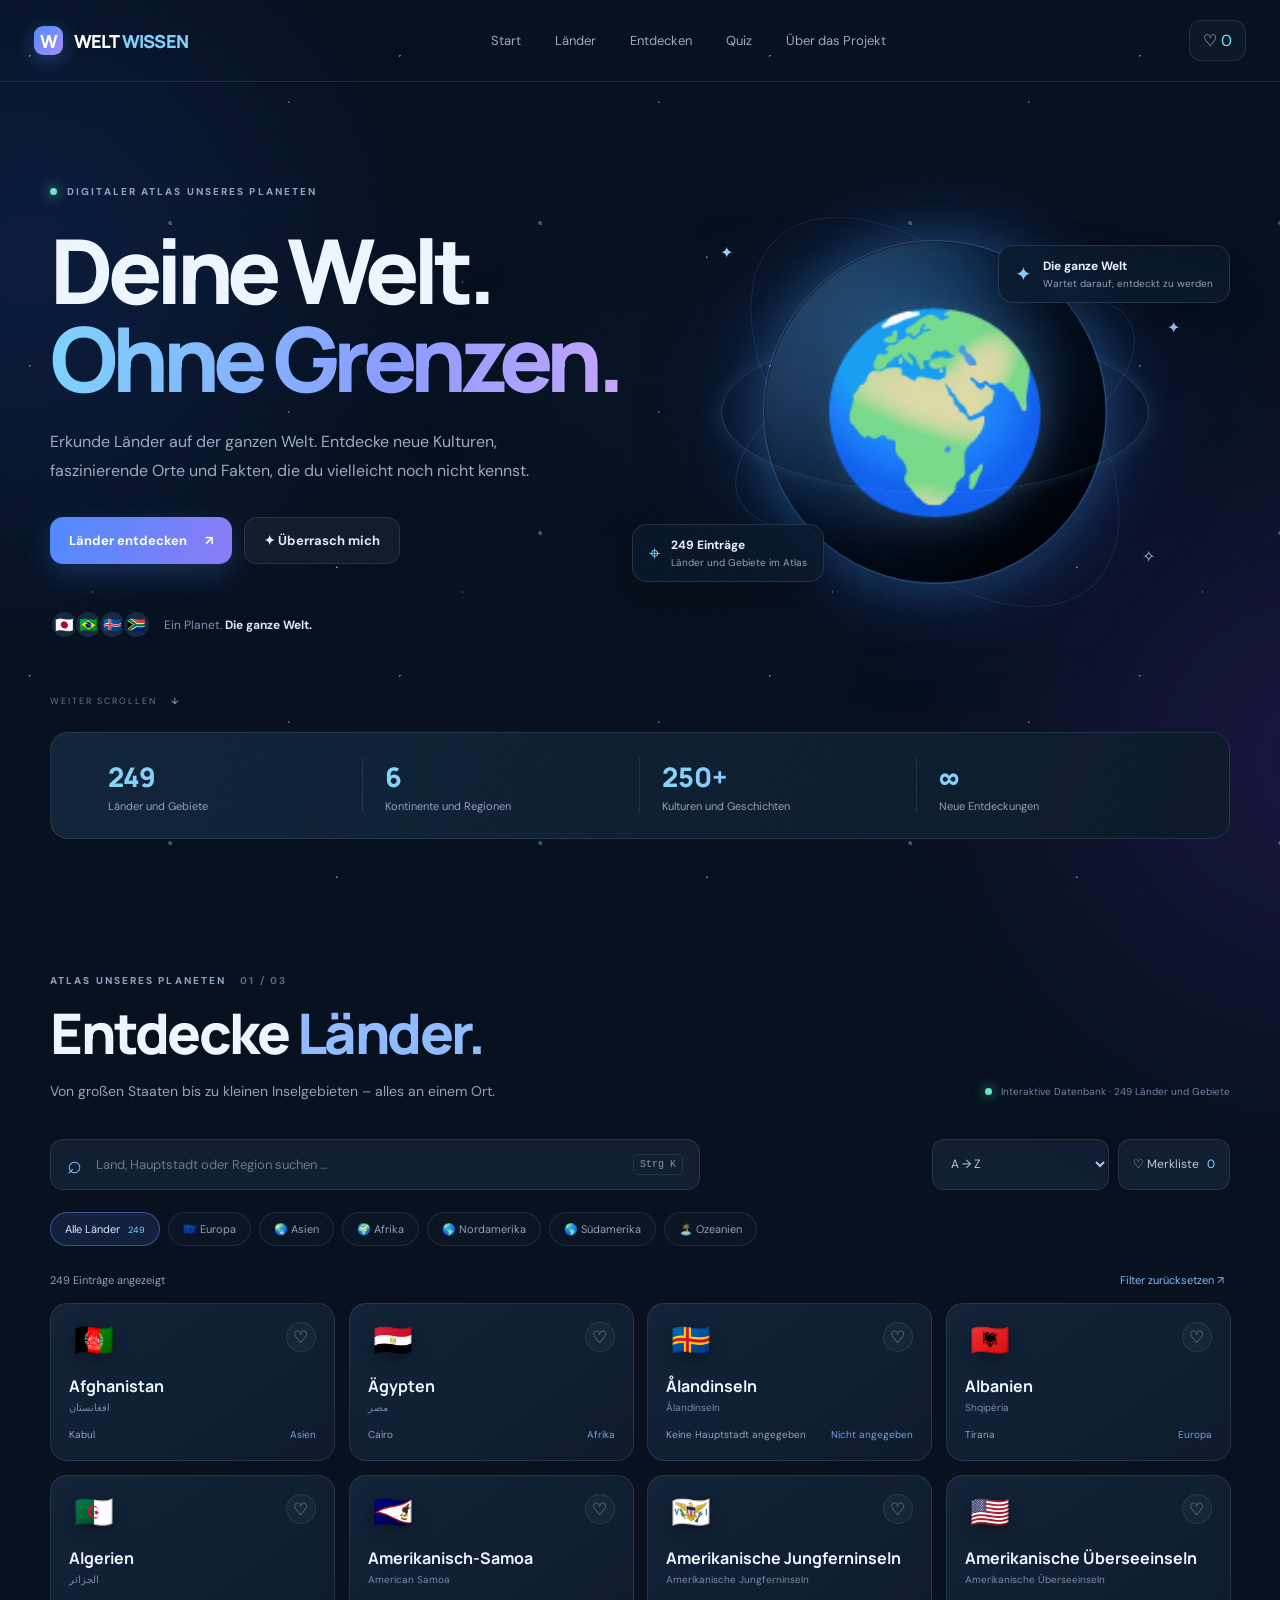
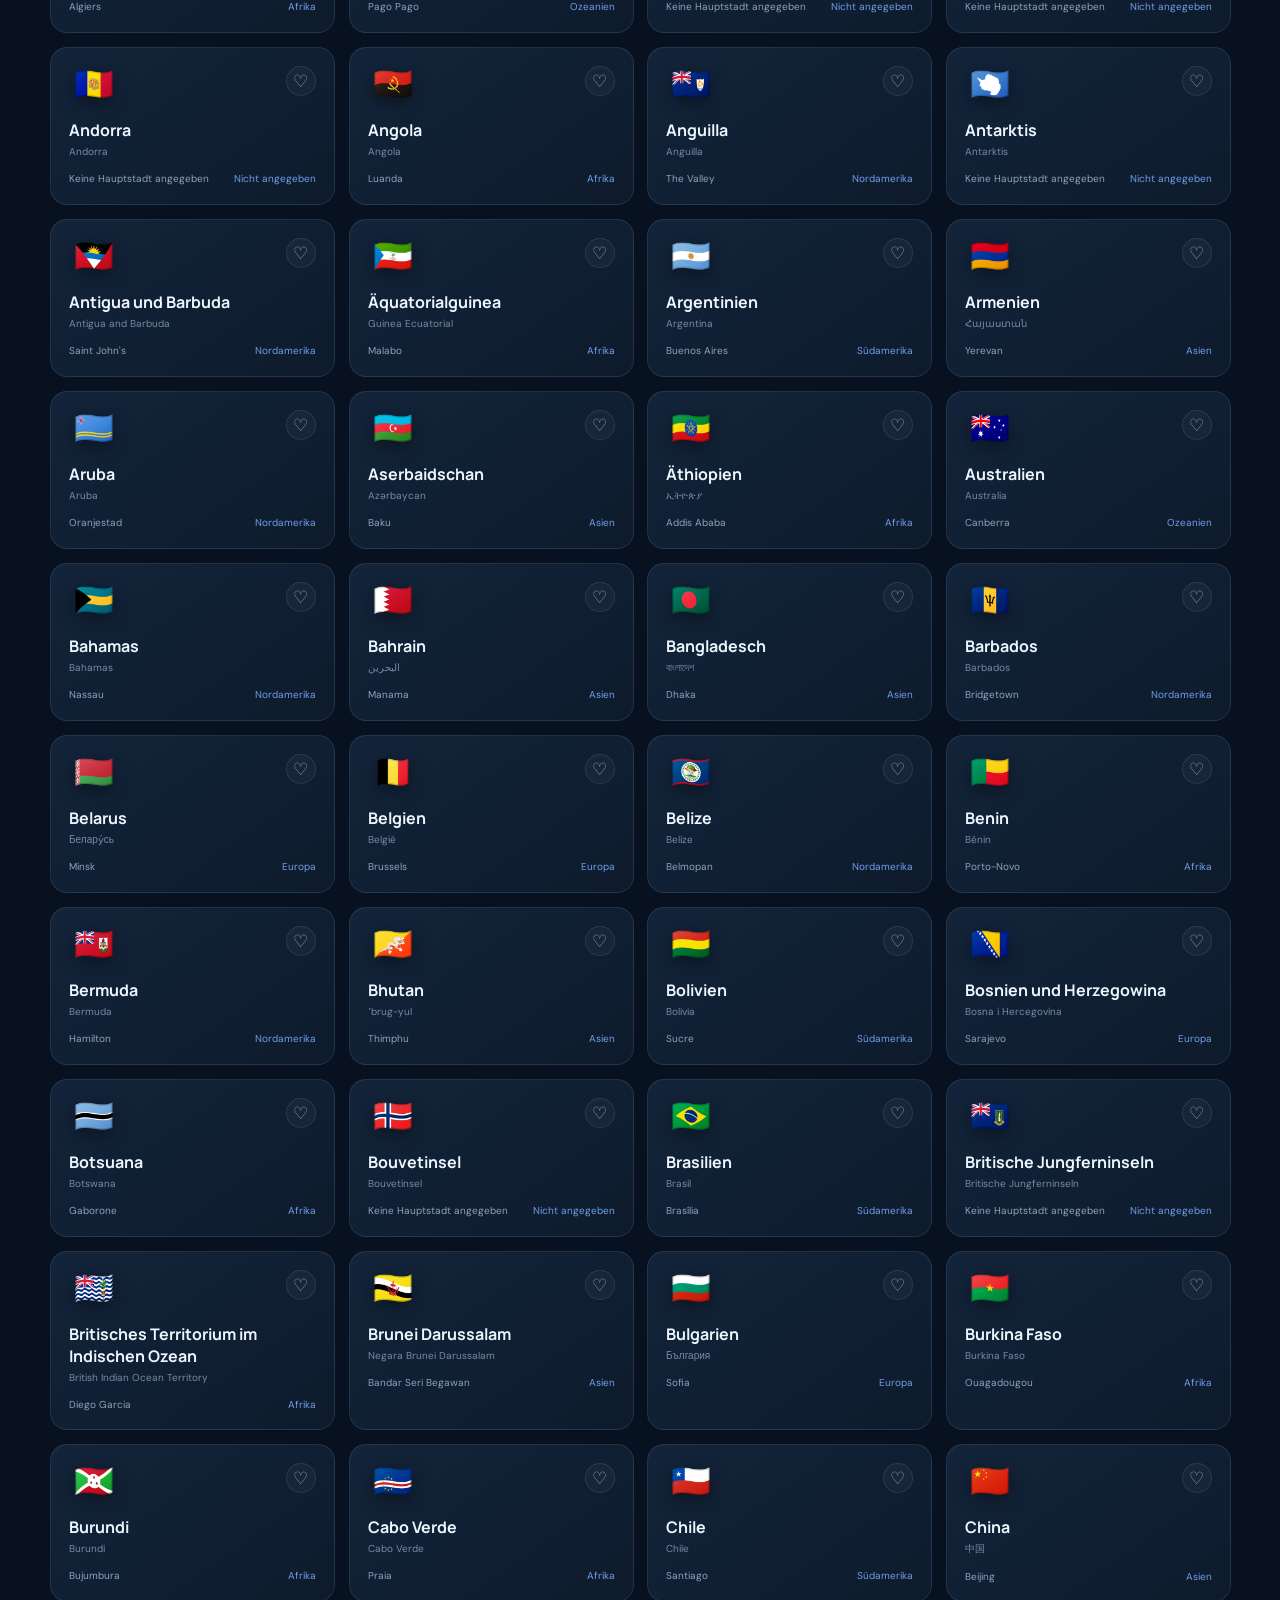
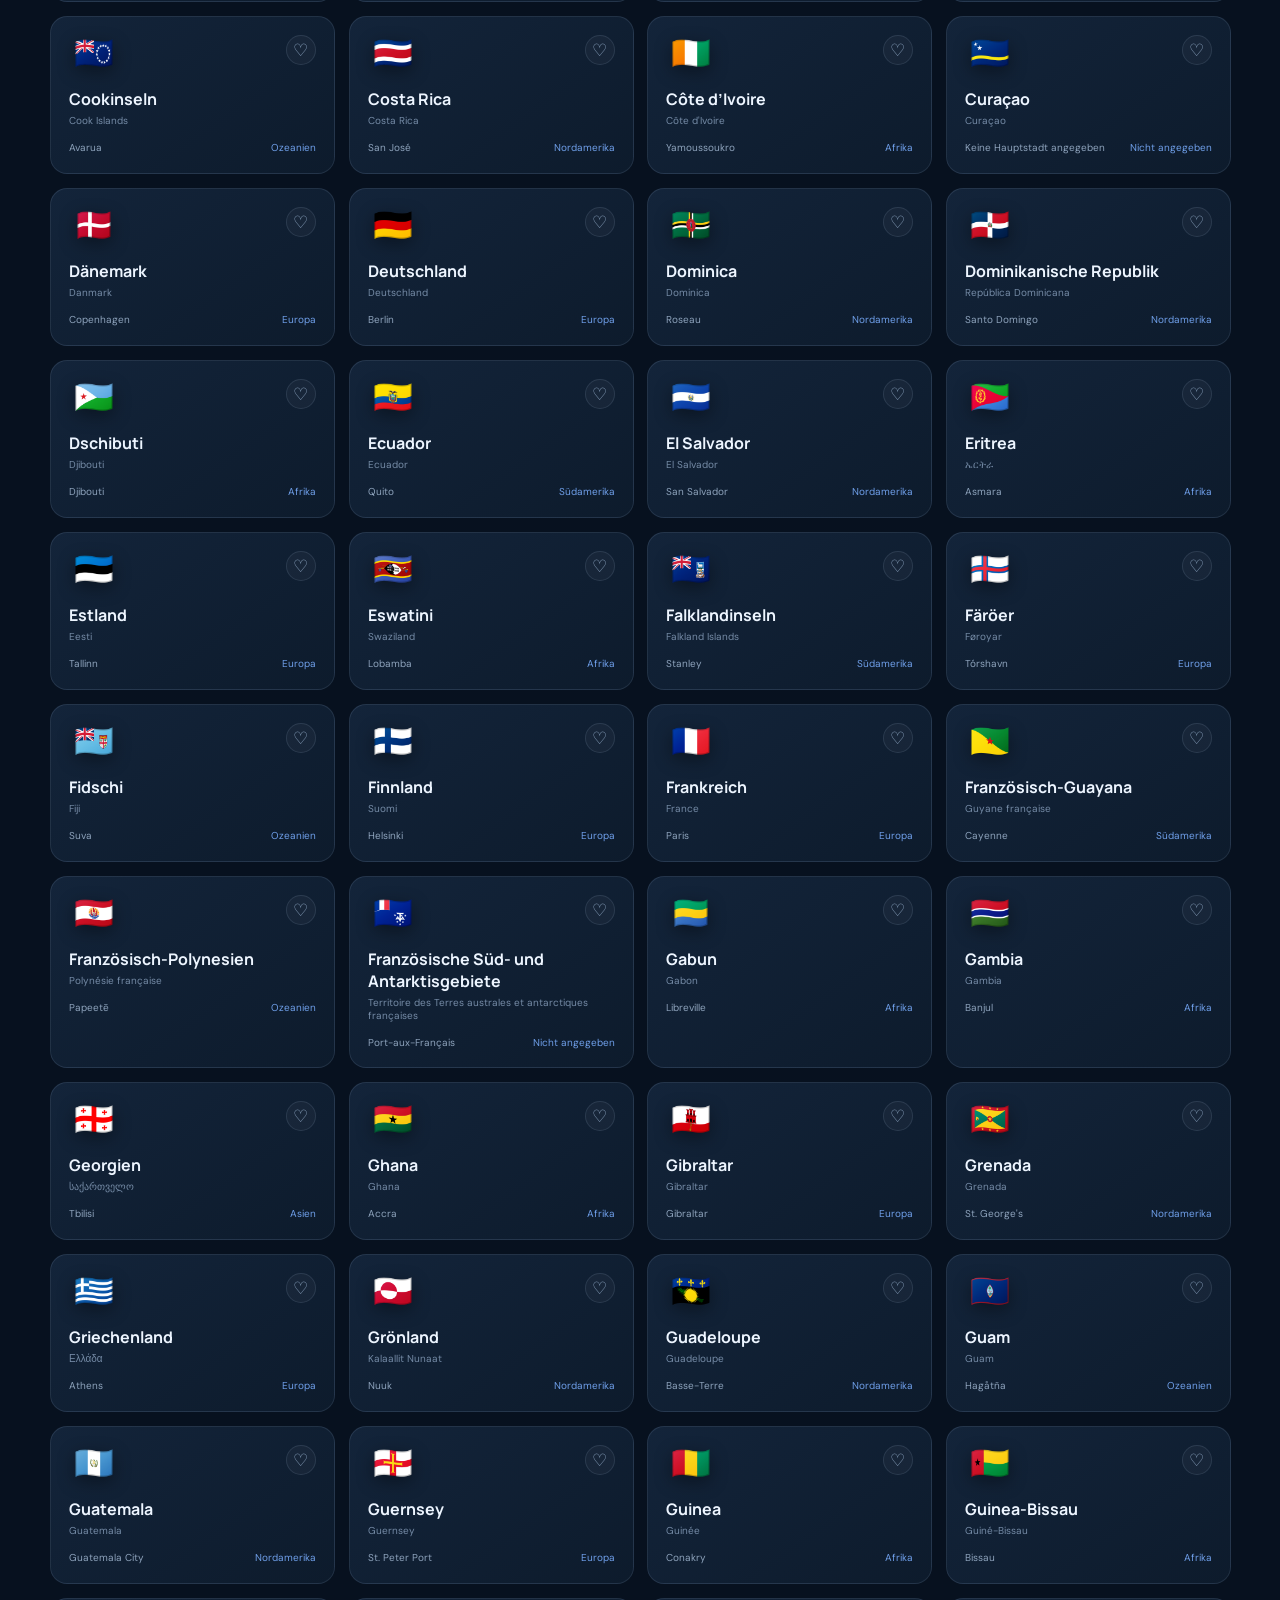
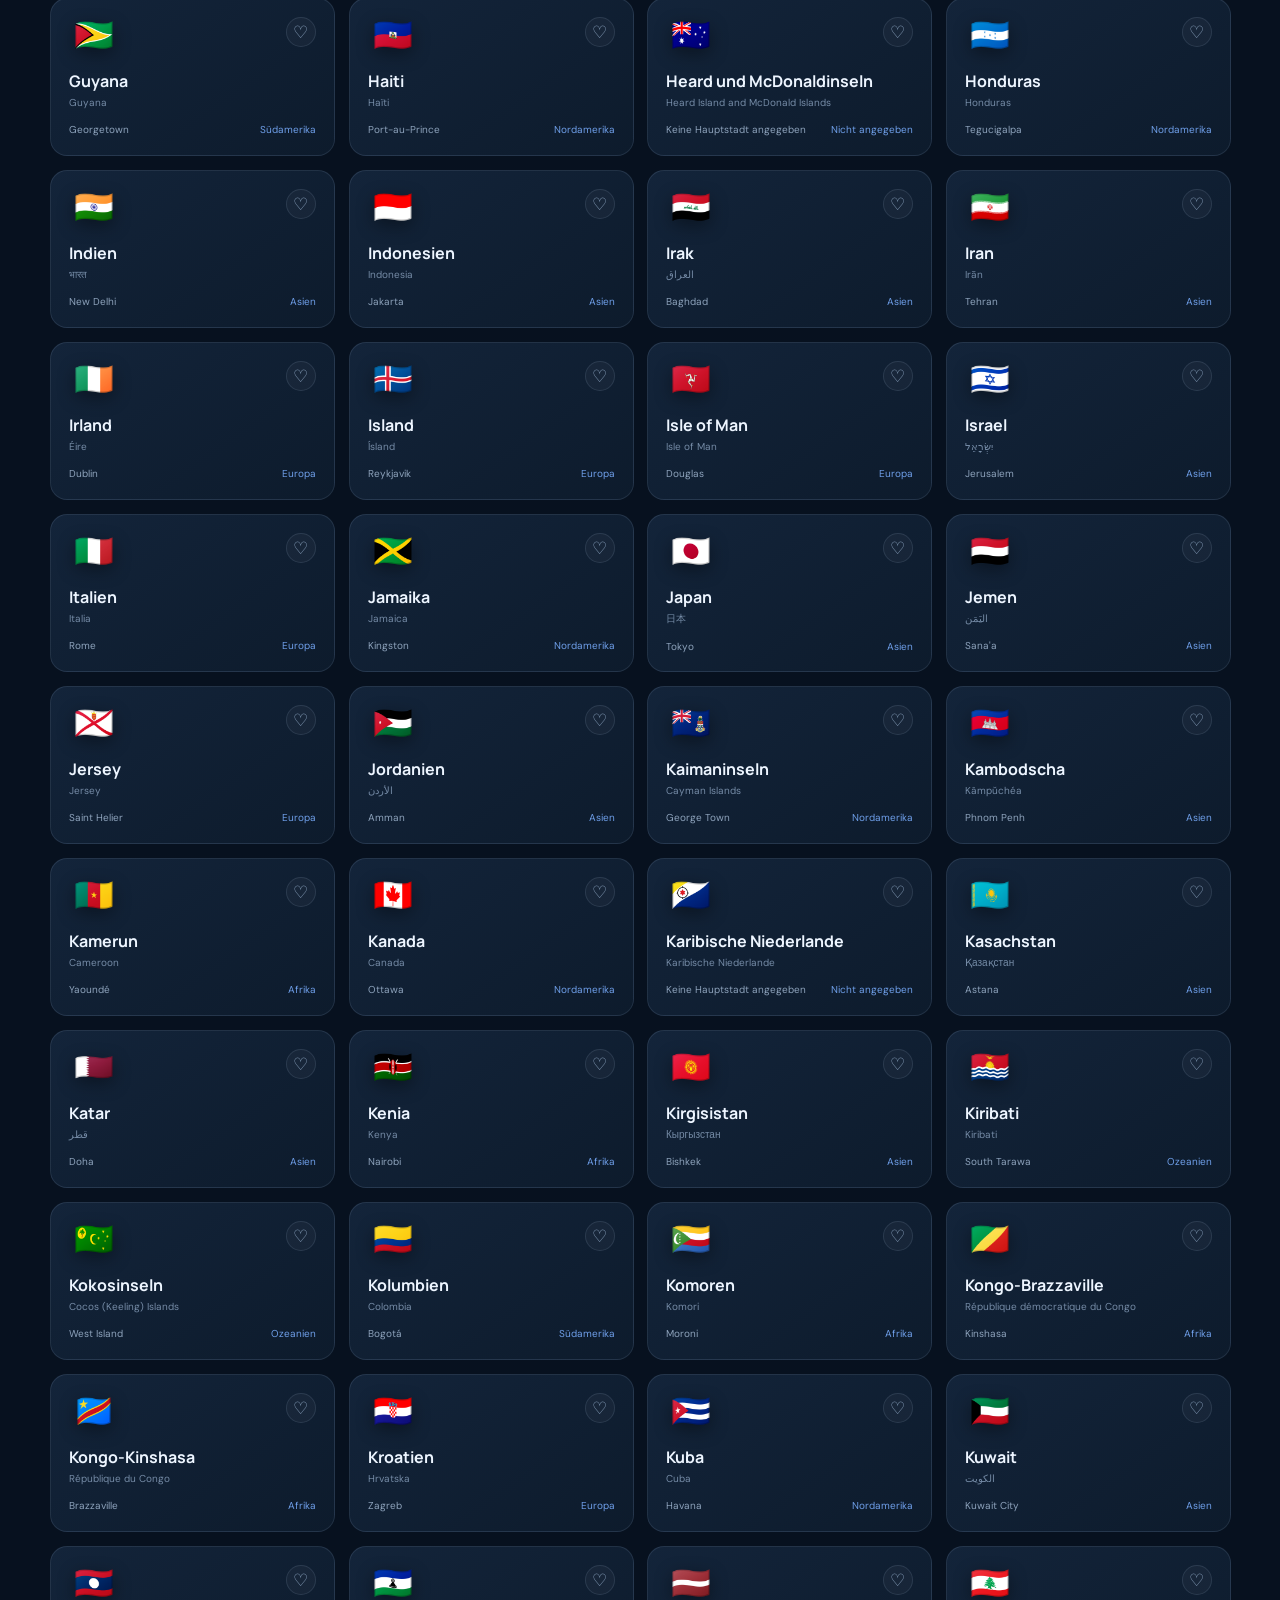
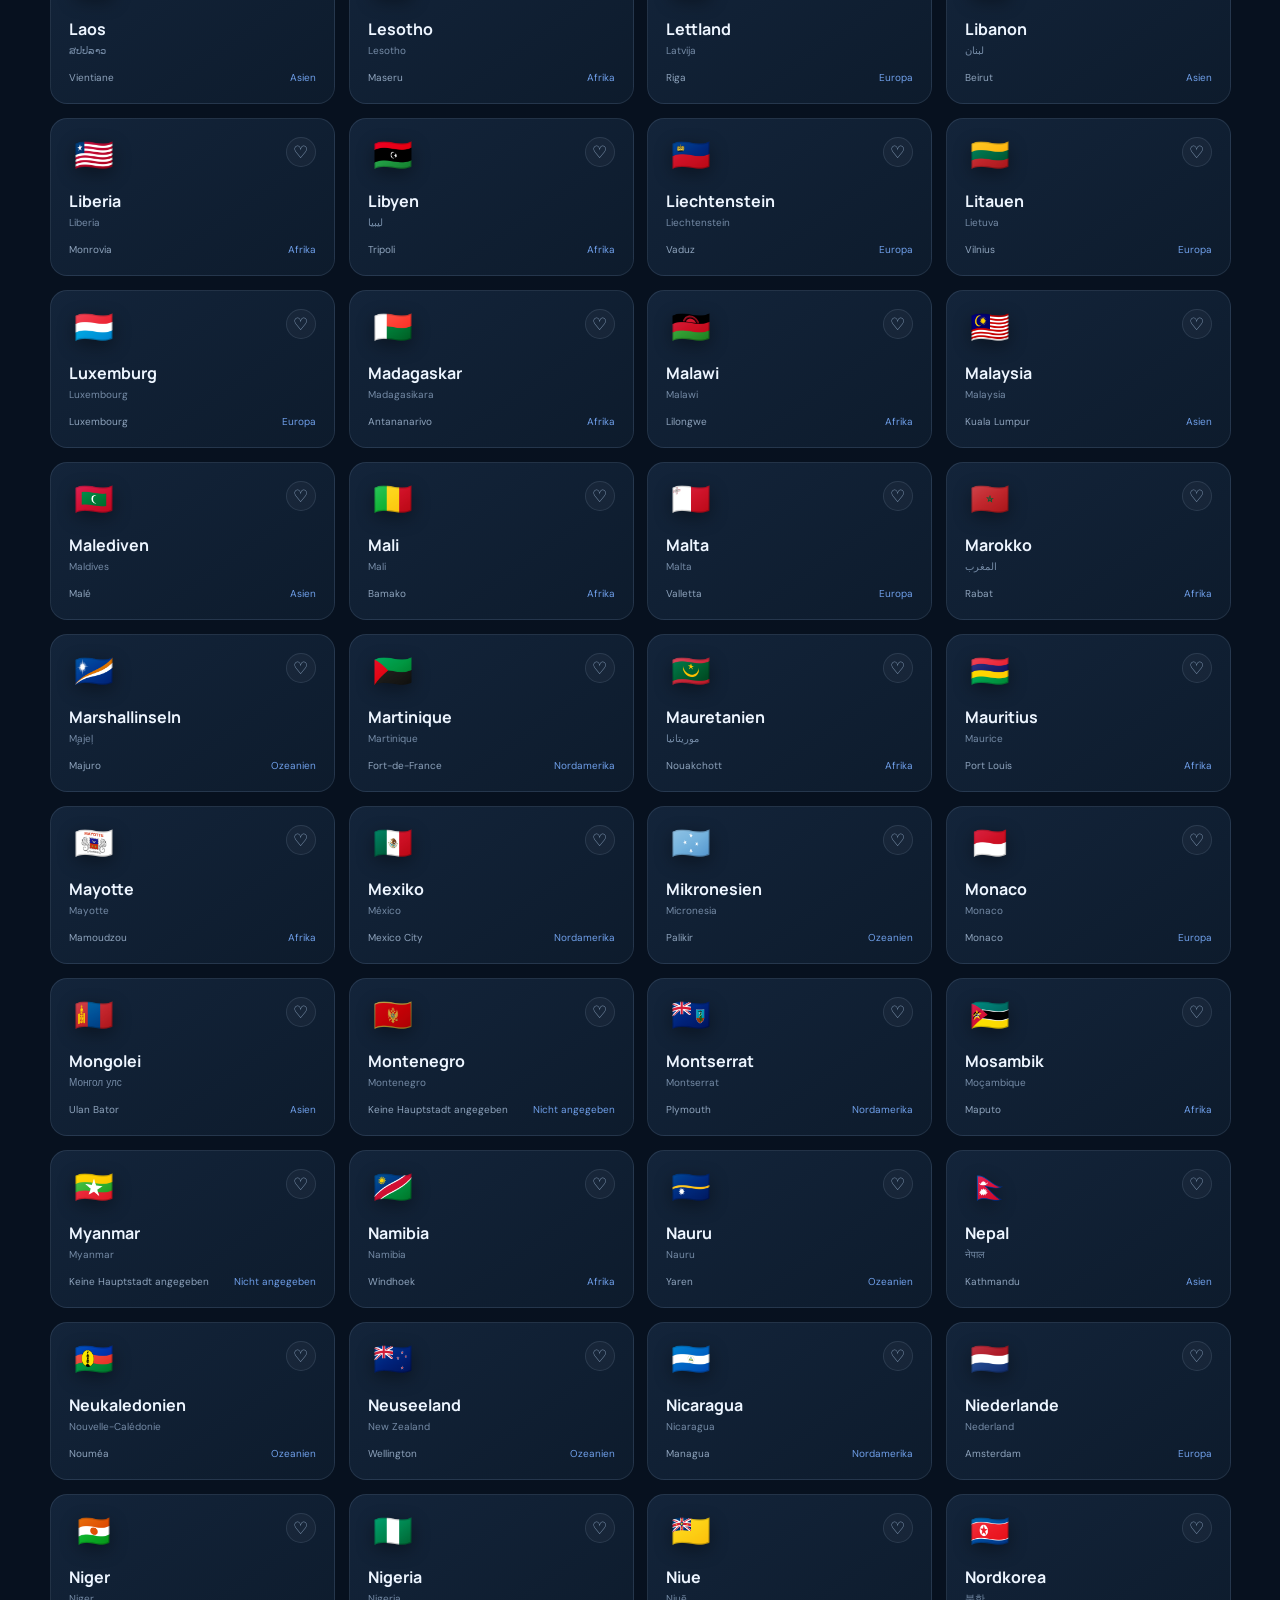
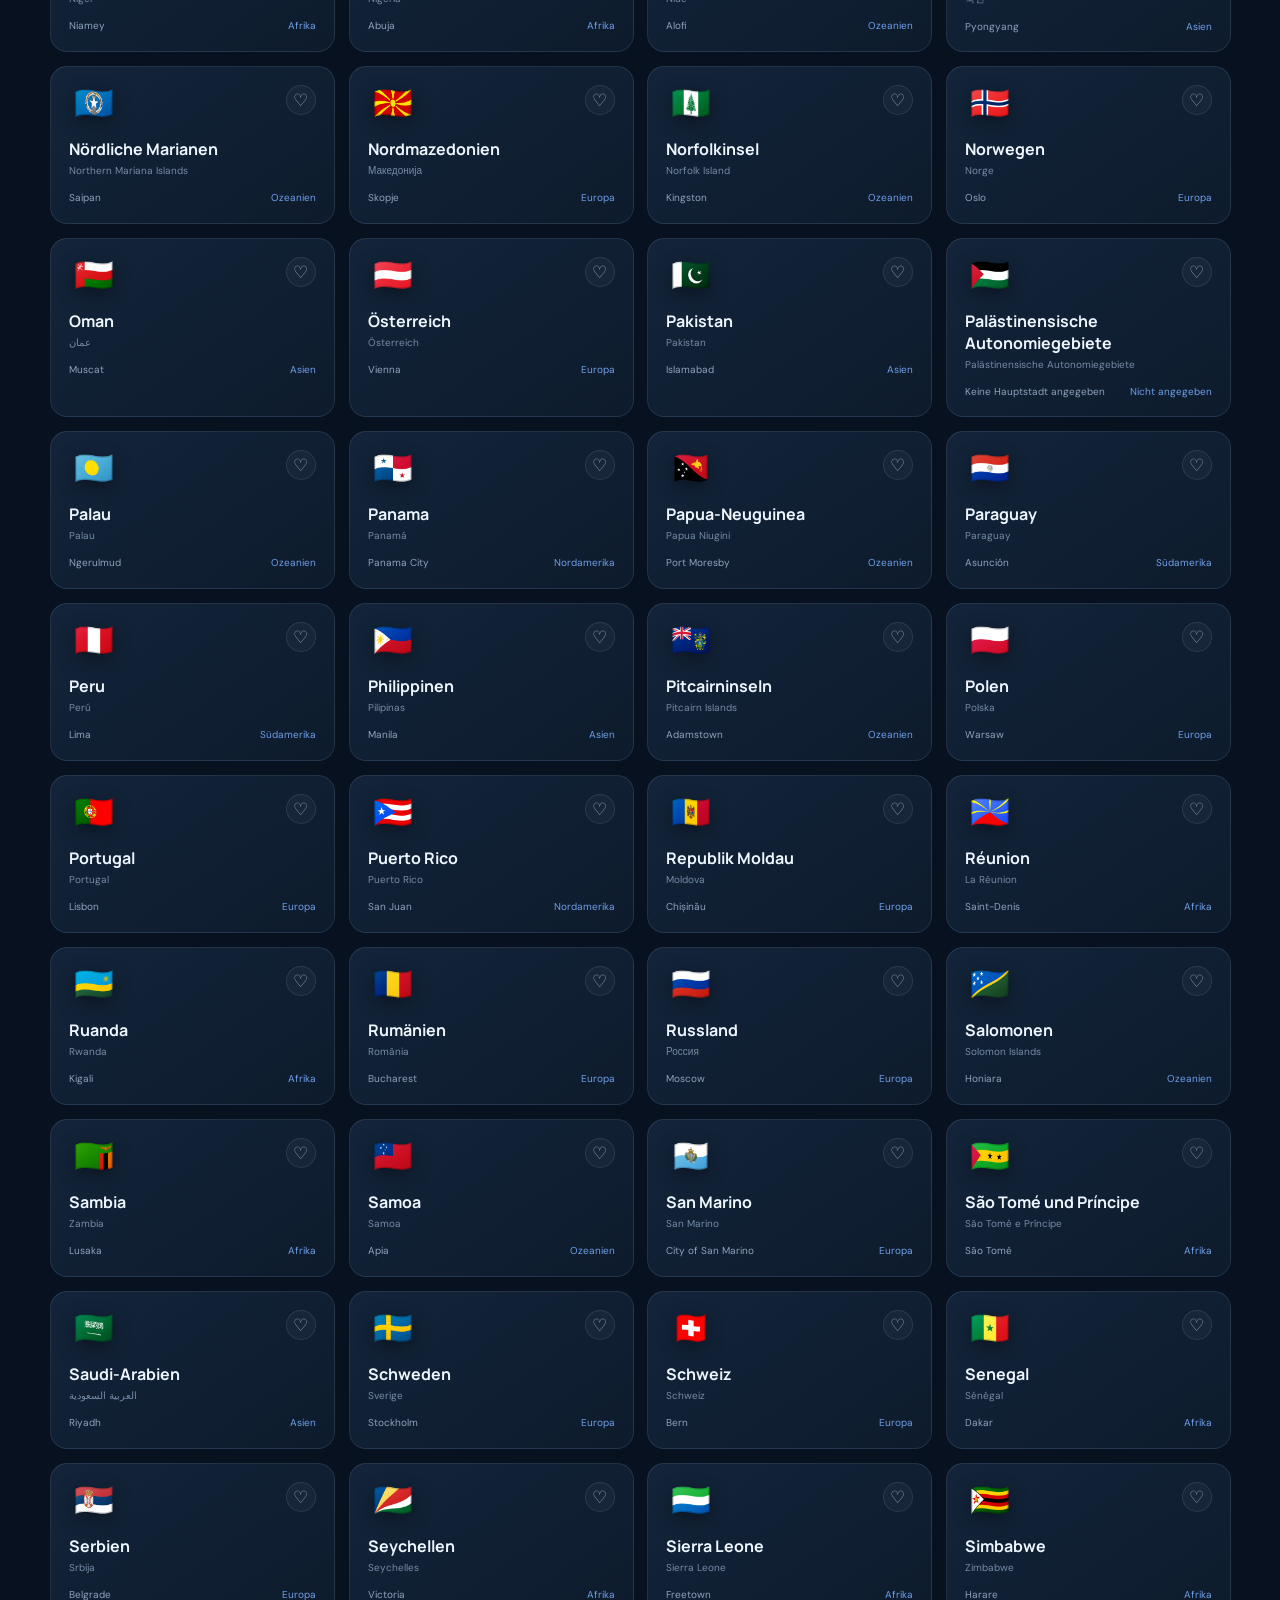
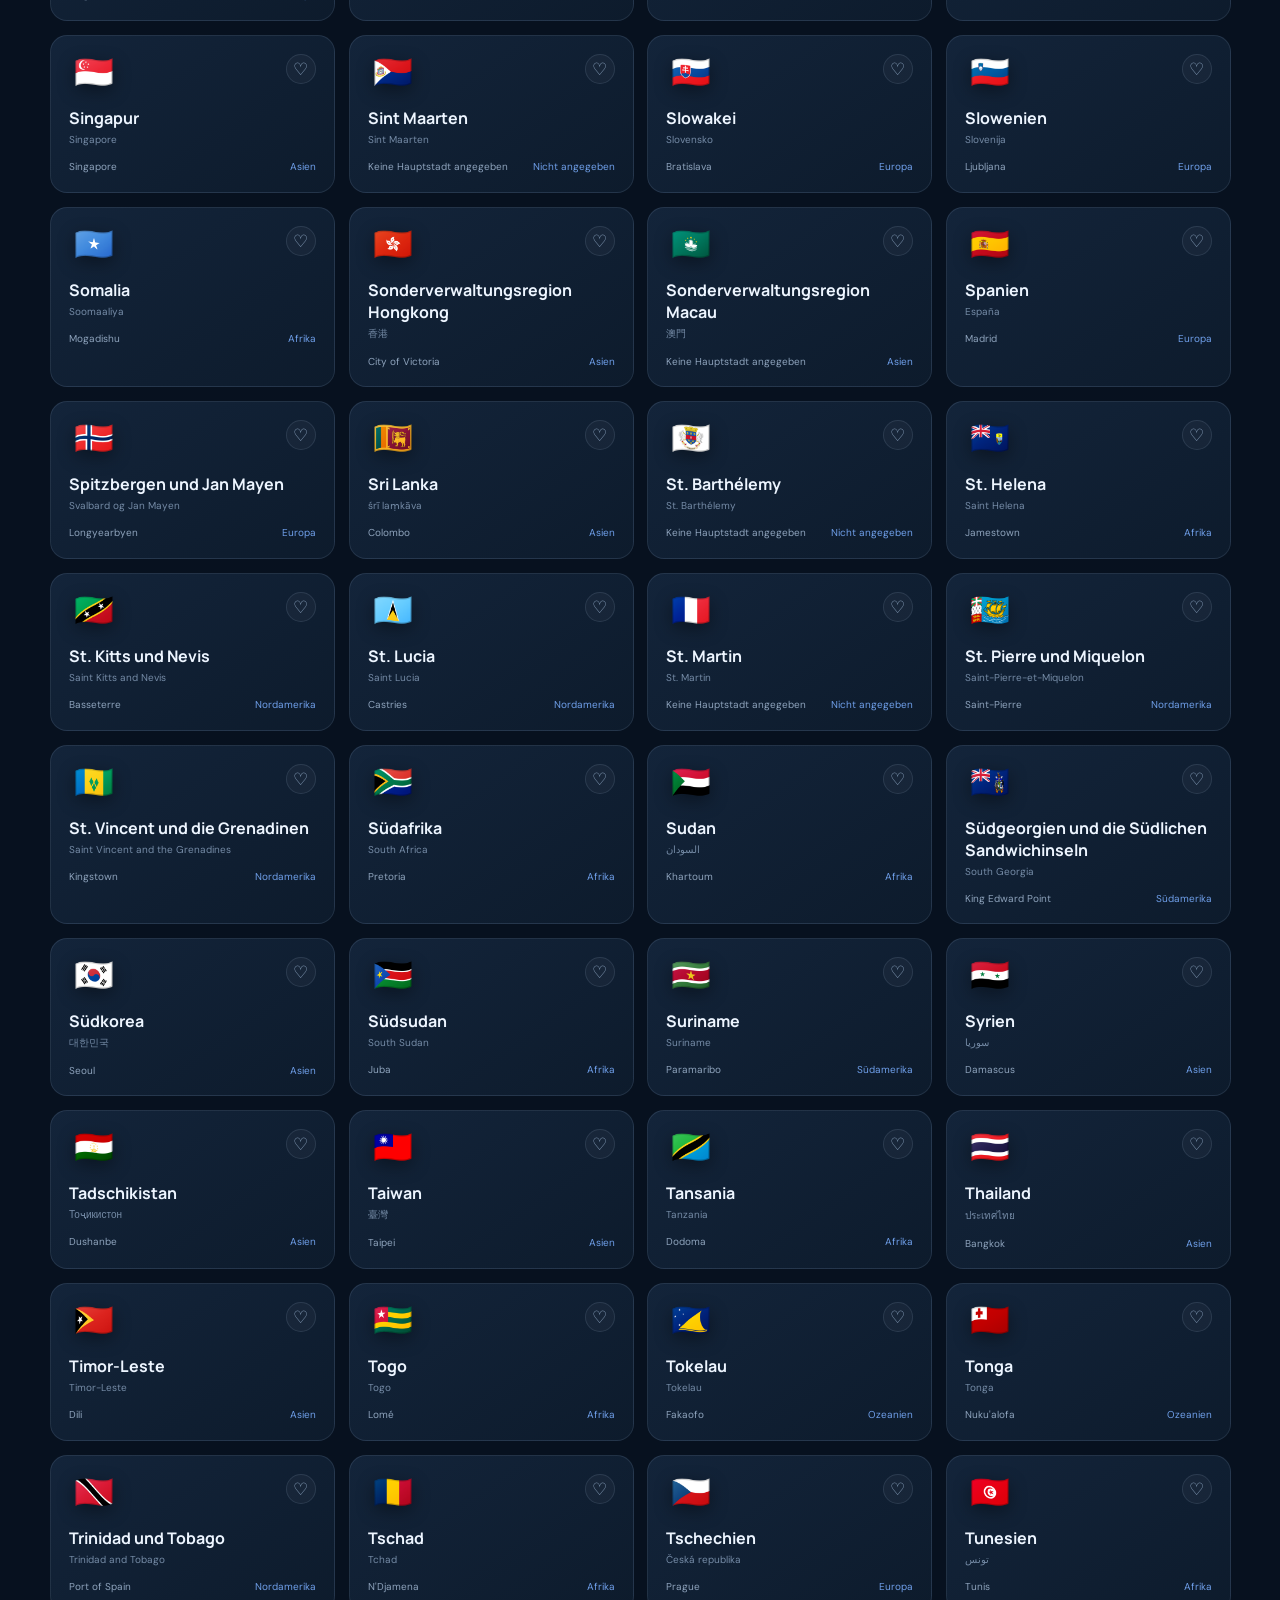
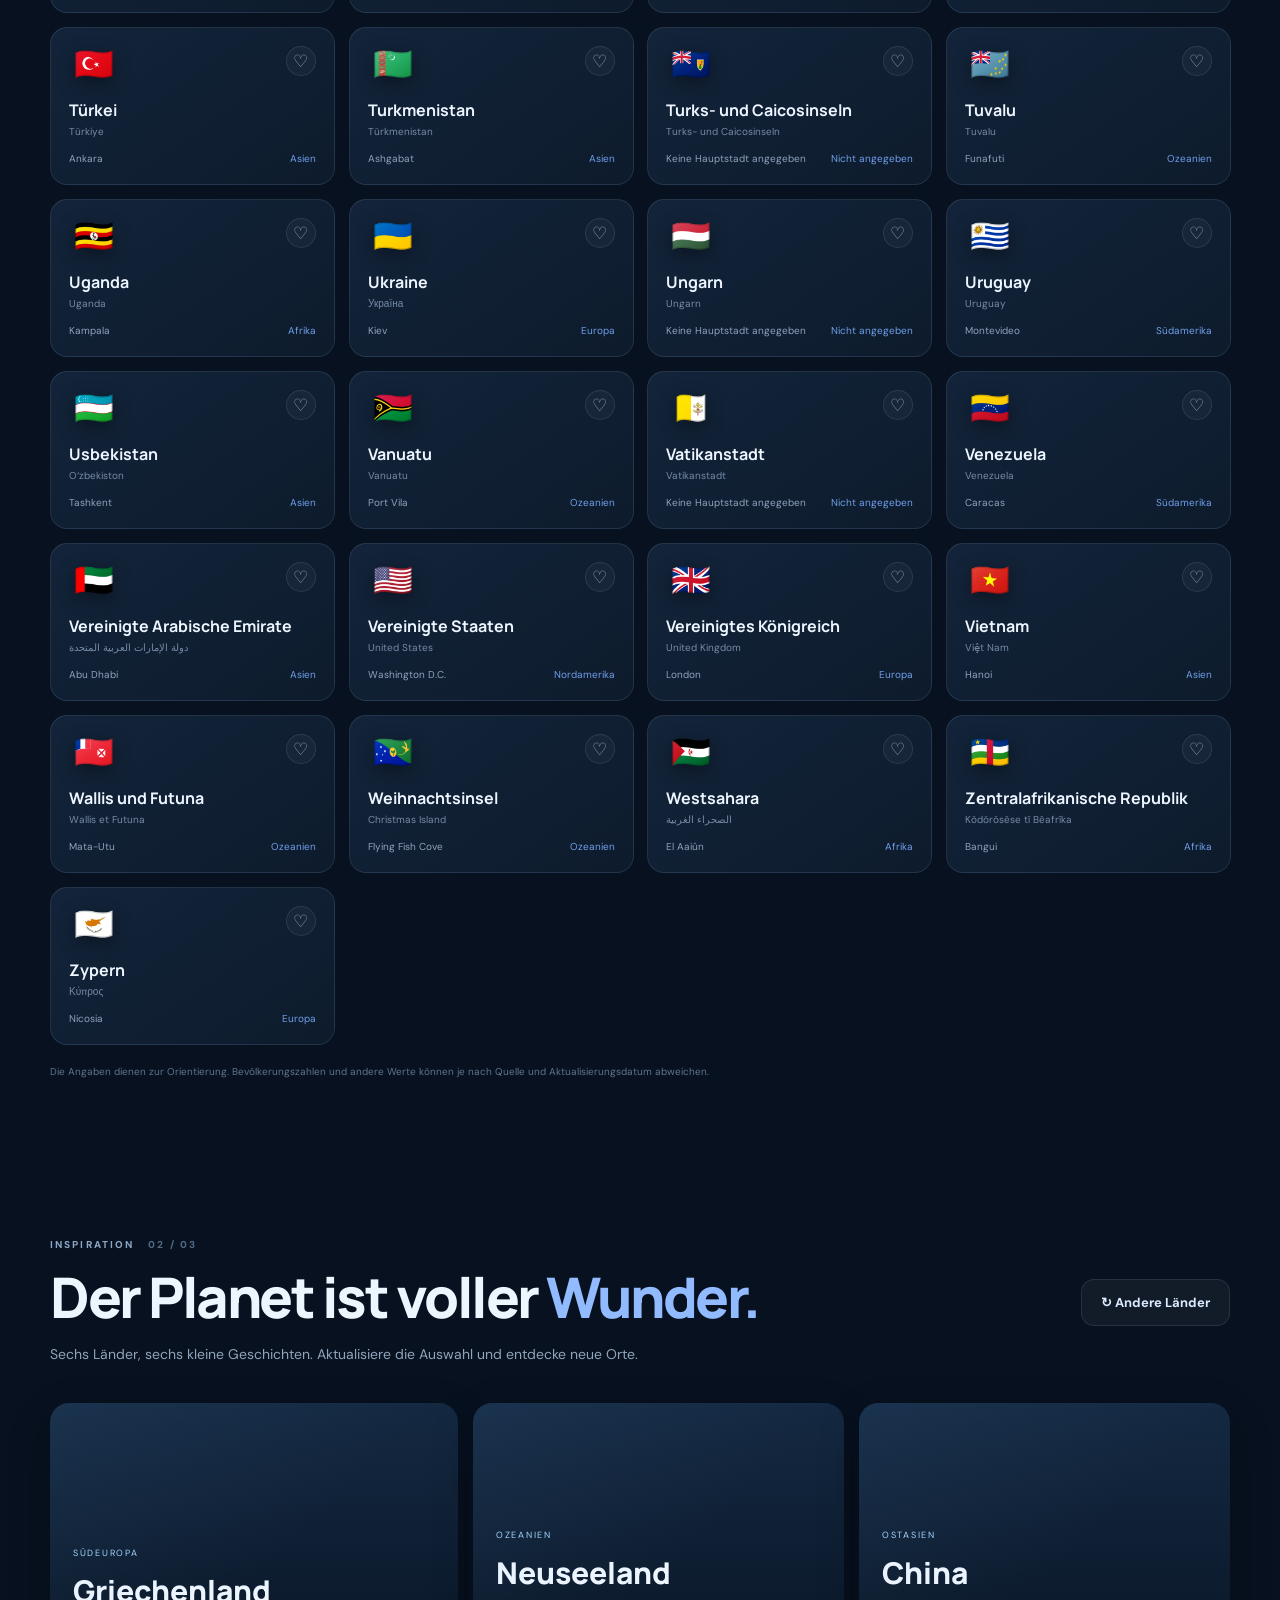
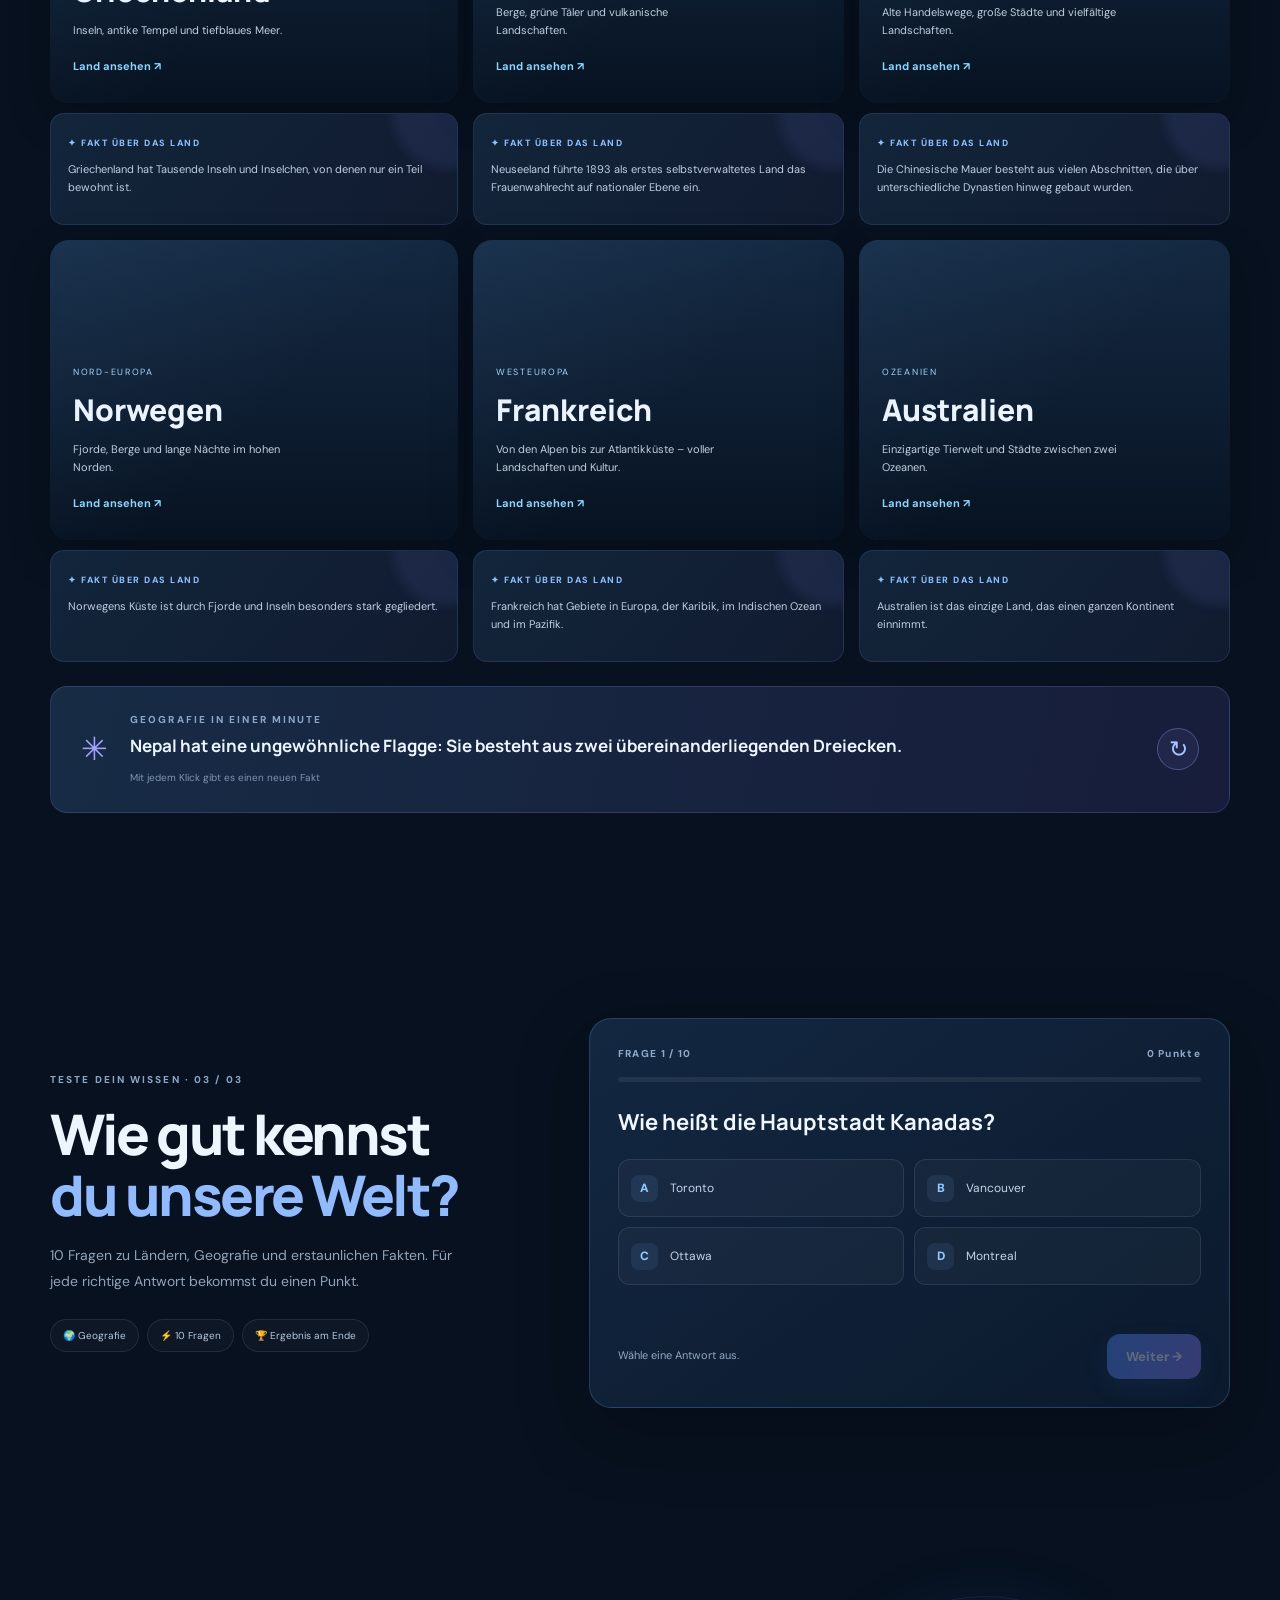
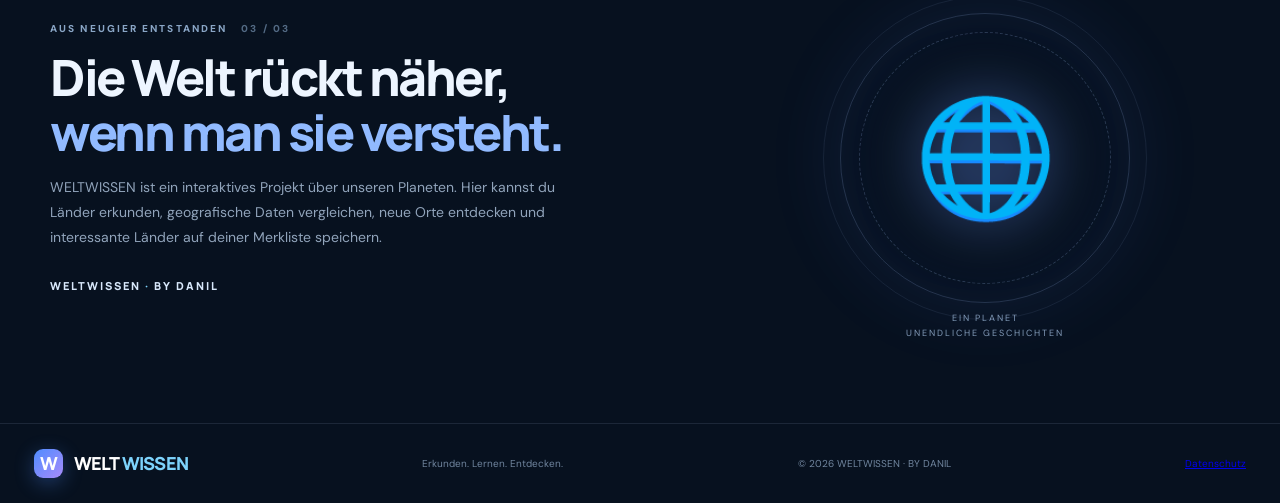
==== commit 3a31c1c6: "Add privacy policy footer link" ====
--- a/index.html
+++ b/index.html
@@ -19,6 +19,6 @@
 <div class="fact-banner"><div class="fact-icon">✳</div><div><div class="kicker">GEOGRAFIE IN EINER MINUTE</div><h3 id="factText">Nepal hat eine ungewöhnliche Flagge: Sie besteht aus zwei übereinanderliegenden Dreiecken.</h3><span>Mit jedem Klick gibt es einen neuen Fakt</span></div><button id="newFact" class="fact-refresh" aria-label="Neuer Fakt">↻</button></div></section>
 <section class="quiz-section" id="quiz"><div class="quiz-intro"><div class="kicker">TESTE DEIN WISSEN · 03 / 03</div><h2>Wie gut kennst<br><em>du unsere Welt?</em></h2><p>10 Fragen zu Ländern, Geografie und erstaunlichen Fakten. Für jede richtige Antwort bekommst du einen Punkt.</p><div class="quiz-pills"><span>🌍 Geografie</span><span>⚡ 10 Fragen</span><span>🏆 Ergebnis am Ende</span></div></div><div class="quiz-panel" id="quizPanel"><div class="quiz-topline"><span id="quizCounter">FRAGE 1 / 10</span><span id="quizScore">0 Punkte</span></div><div class="quiz-progress"><span id="quizProgress"></span></div><div class="quiz-question" id="quizQuestion">Bereit, dein Wissen zu testen?</div><div class="quiz-options" id="quizOptions"></div><div class="quiz-bottom"><span id="quizFeedback">Wähle eine Antwort aus.</span><button class="button button-primary" id="quizNext" disabled>Weiter →</button></div></div></section>
 <section class="about-section" id="about"><div class="about-copy"><div class="kicker">AUS NEUGIER ENTSTANDEN <span>03 / 03</span></div><h2>Die Welt rückt näher,<br><em>wenn man sie versteht.</em></h2><p>WELTWISSEN ist ein interaktives Projekt über unseren Planeten. Hier kannst du Länder erkunden, geografische Daten vergleichen, neue Orte entdecken und interessante Länder auf deiner Merkliste speichern.</p><div class="about-sign">WELTWISSEN <span>·</span> BY DANIL</div></div><div class="about-orb"><div class="about-orb-inner">🌐</div><span class="orb-caption">EIN PLANET<br>UNENDLICHE GESCHICHTEN</span></div></section>
-</main><footer><a class="logo" href="#home"><span class="logo-mark">W</span>WELT<span class="logo-accent">WISSEN</span></a><span>Erkunden. Lernen. Entdecken.</span><span>© 2026 WELTWISSEN · BY DANIL</span></footer>
+</main><footer><a class="logo" href="#home"><span class="logo-mark">W</span>WELT<span class="logo-accent">WISSEN</span></a><span>Erkunden. Lernen. Entdecken.</span><span>© 2026 WELTWISSEN · BY DANIL</span><a href="datenschutz.html">Datenschutz</a></footer>
 <dialog id="countryModal" class="country-modal"><button class="modal-close" id="closeModal" aria-label="Schließen">×</button><div id="modalBody"></div></dialog><div class="toast" id="toast"></div><script src="countries-de.js"></script><script src="script.js"></script>
 </body></html>
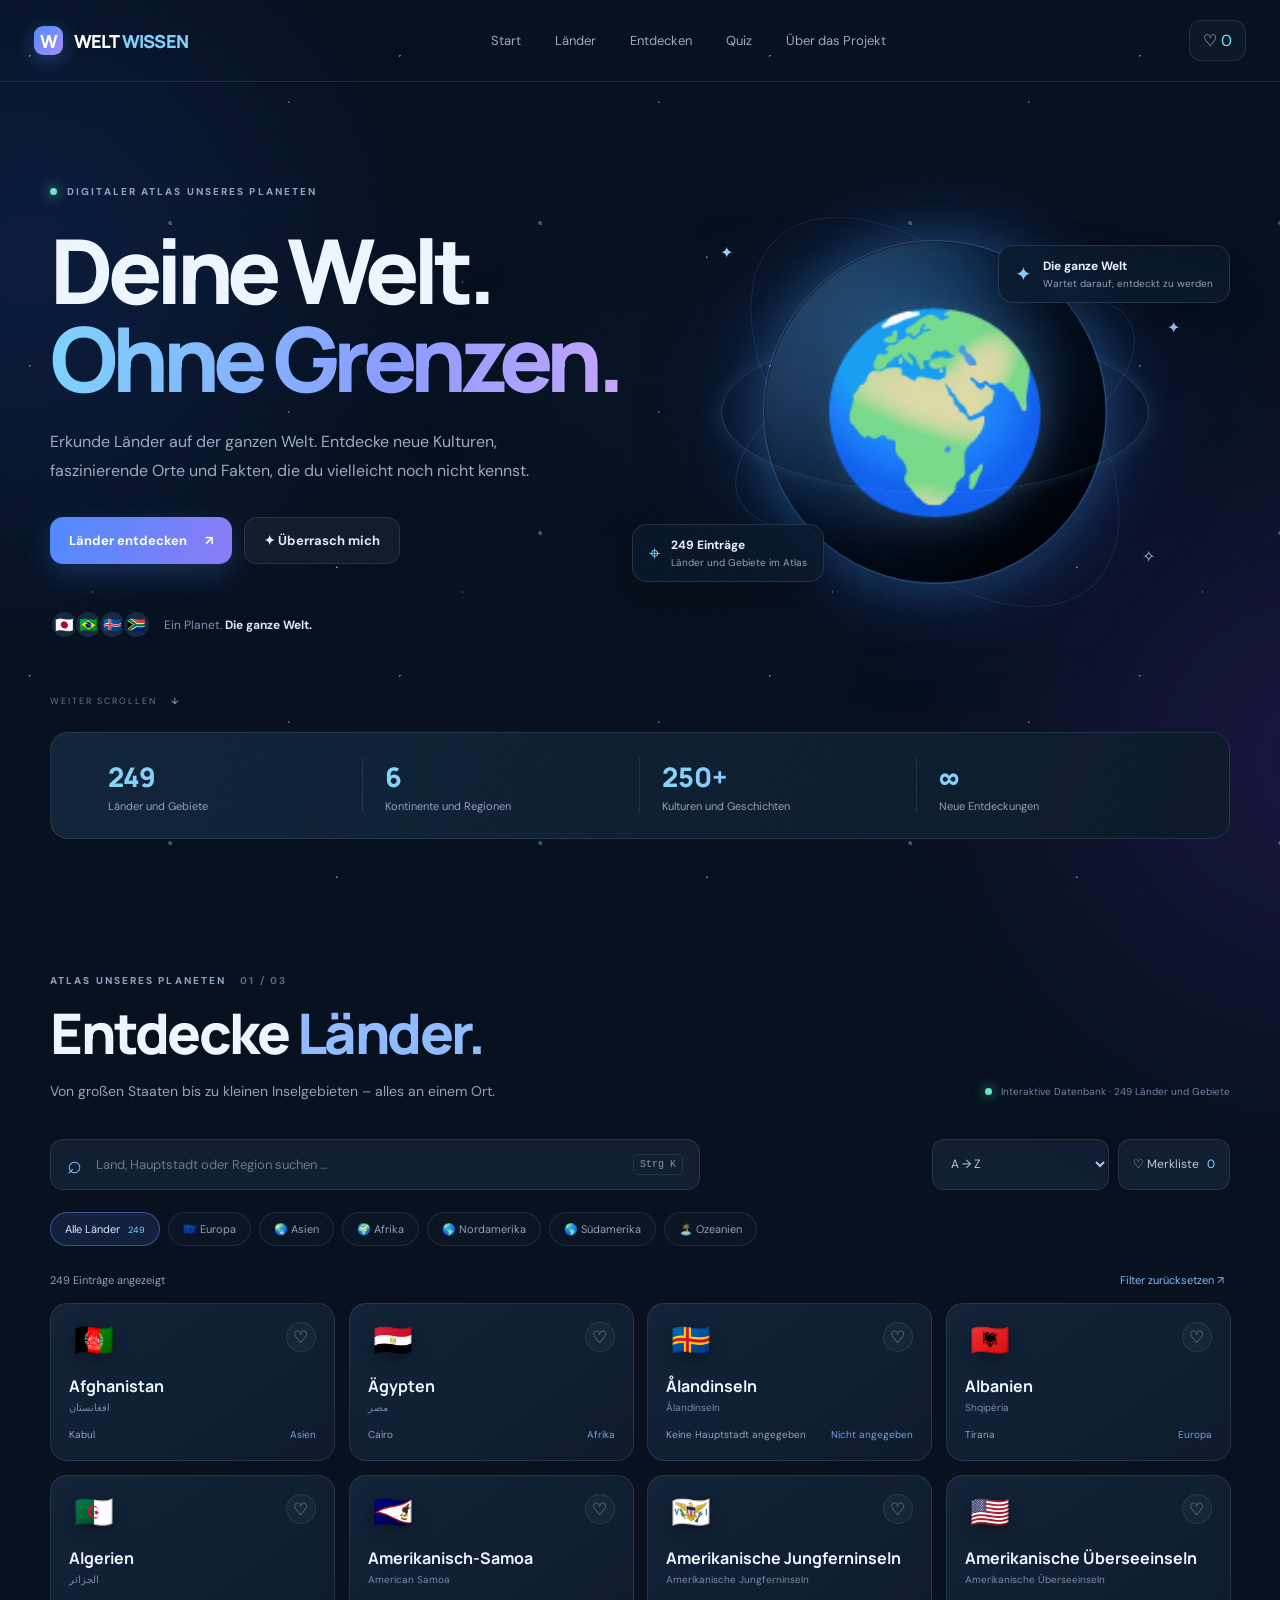
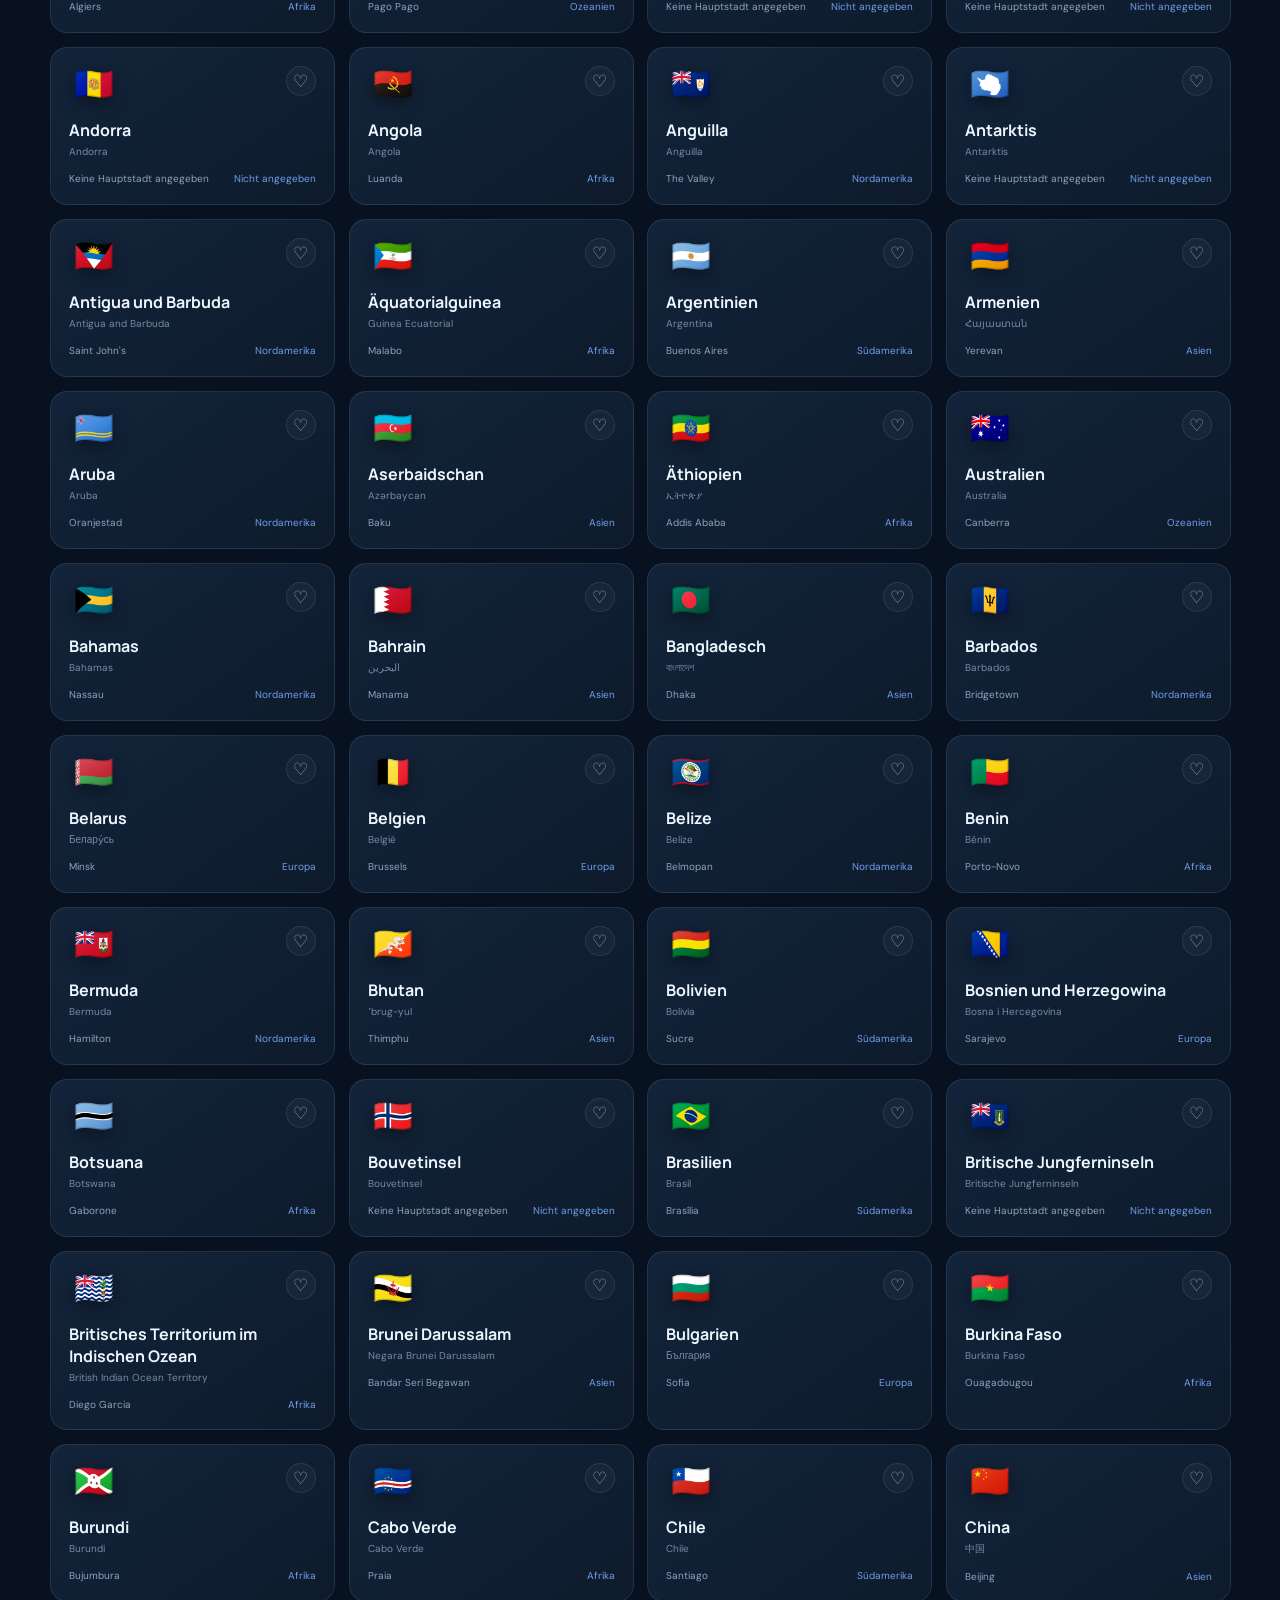
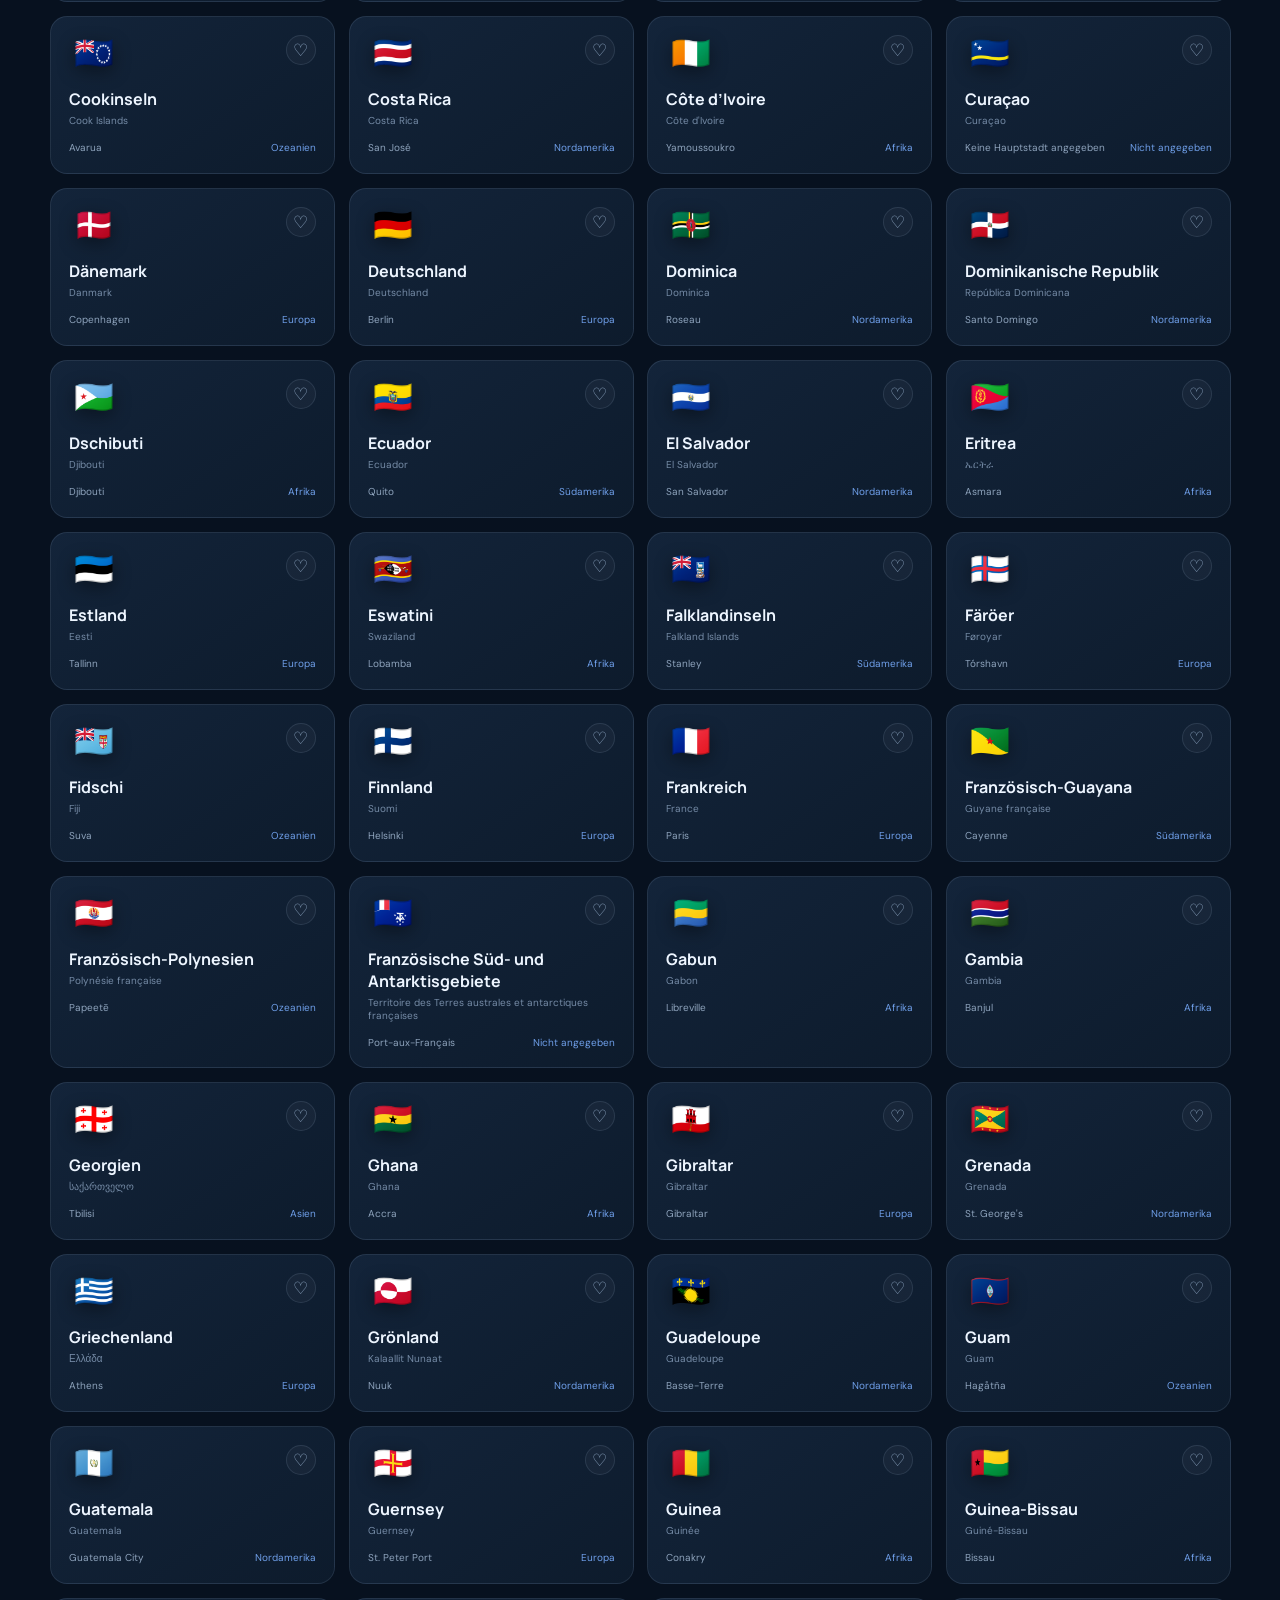
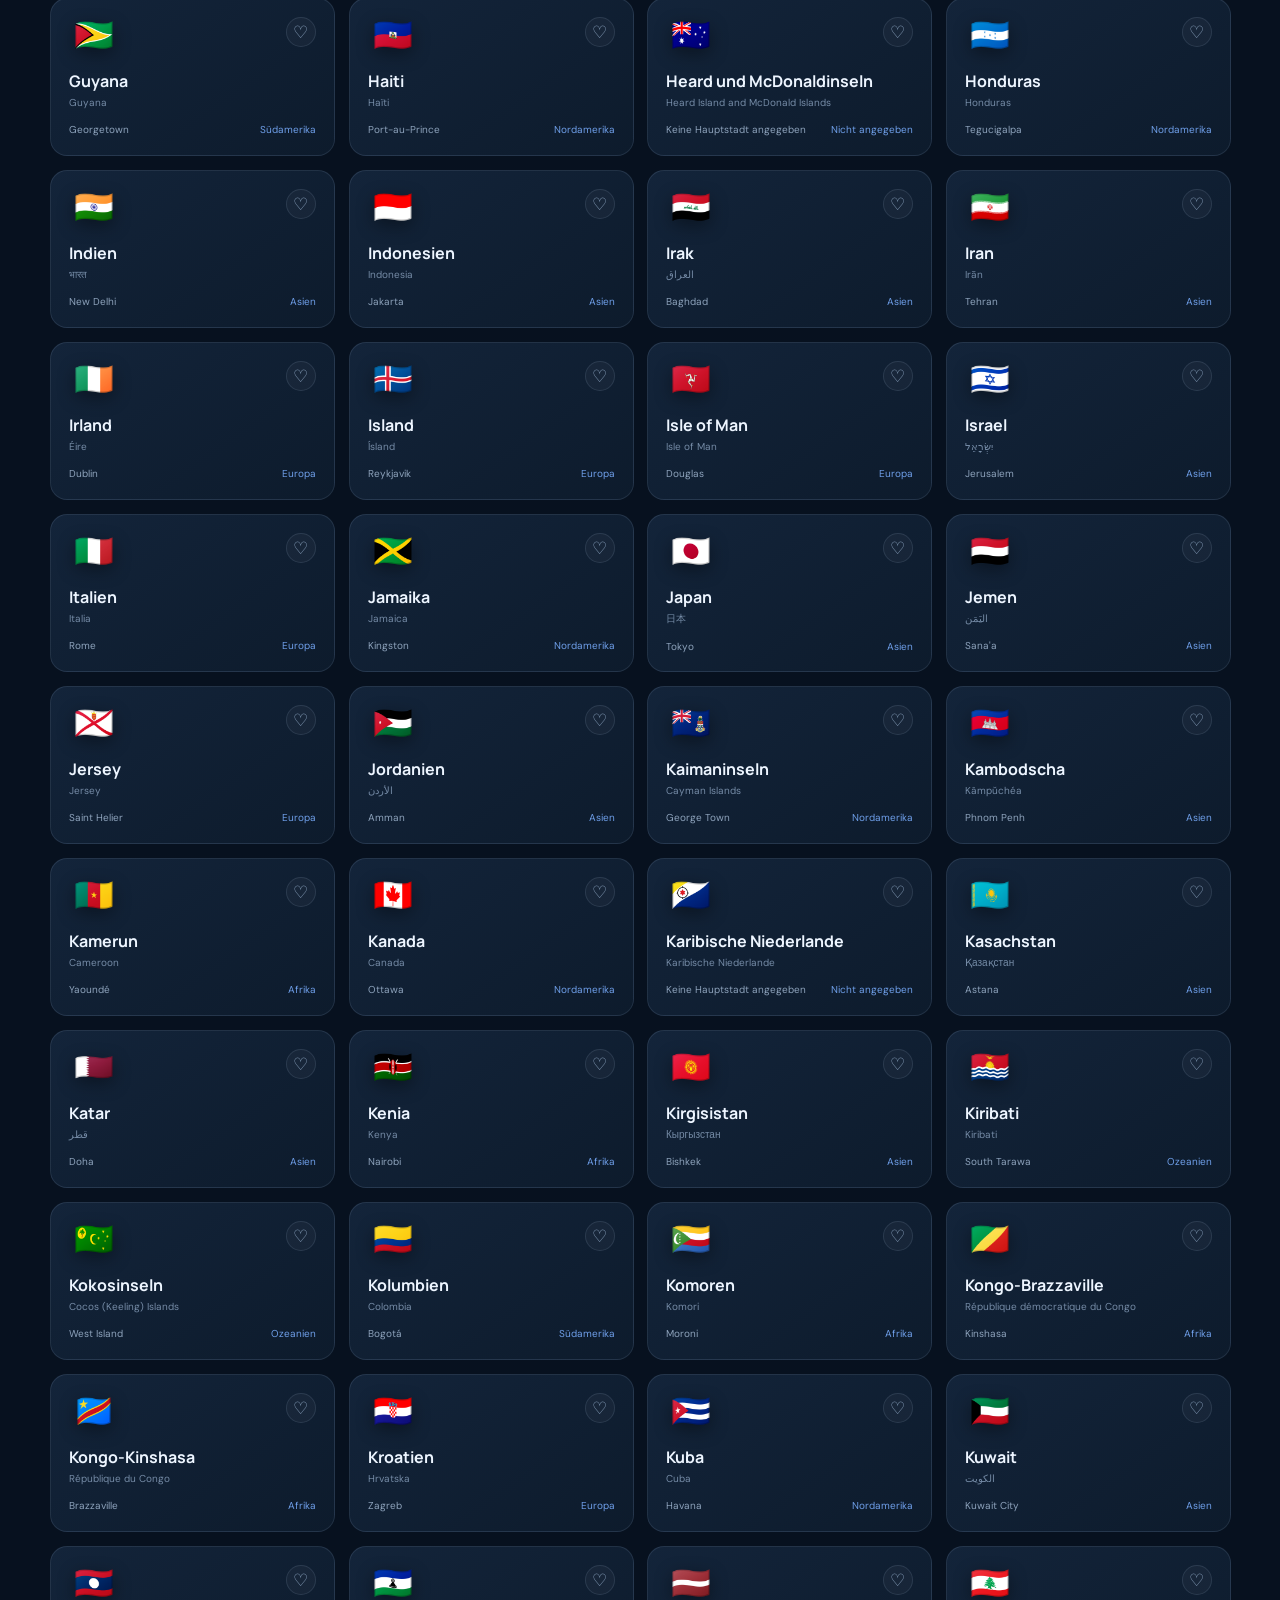
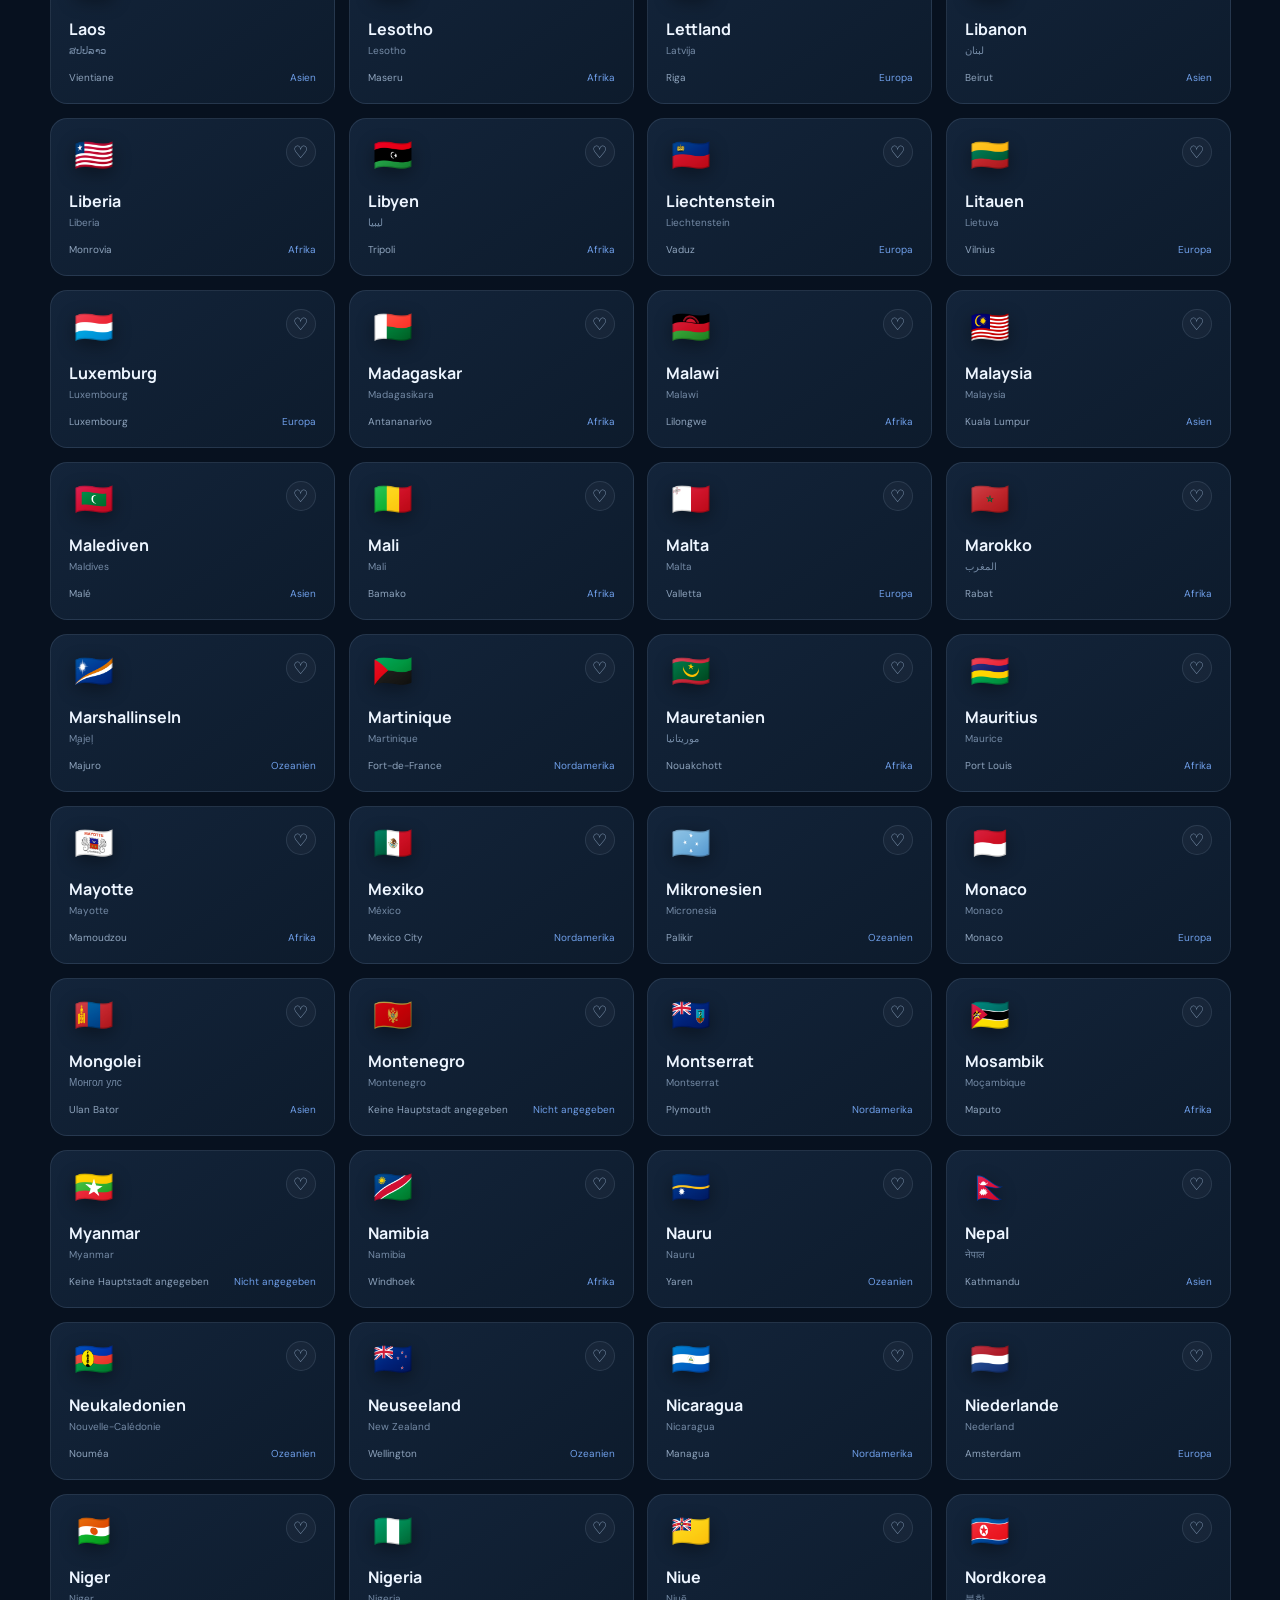
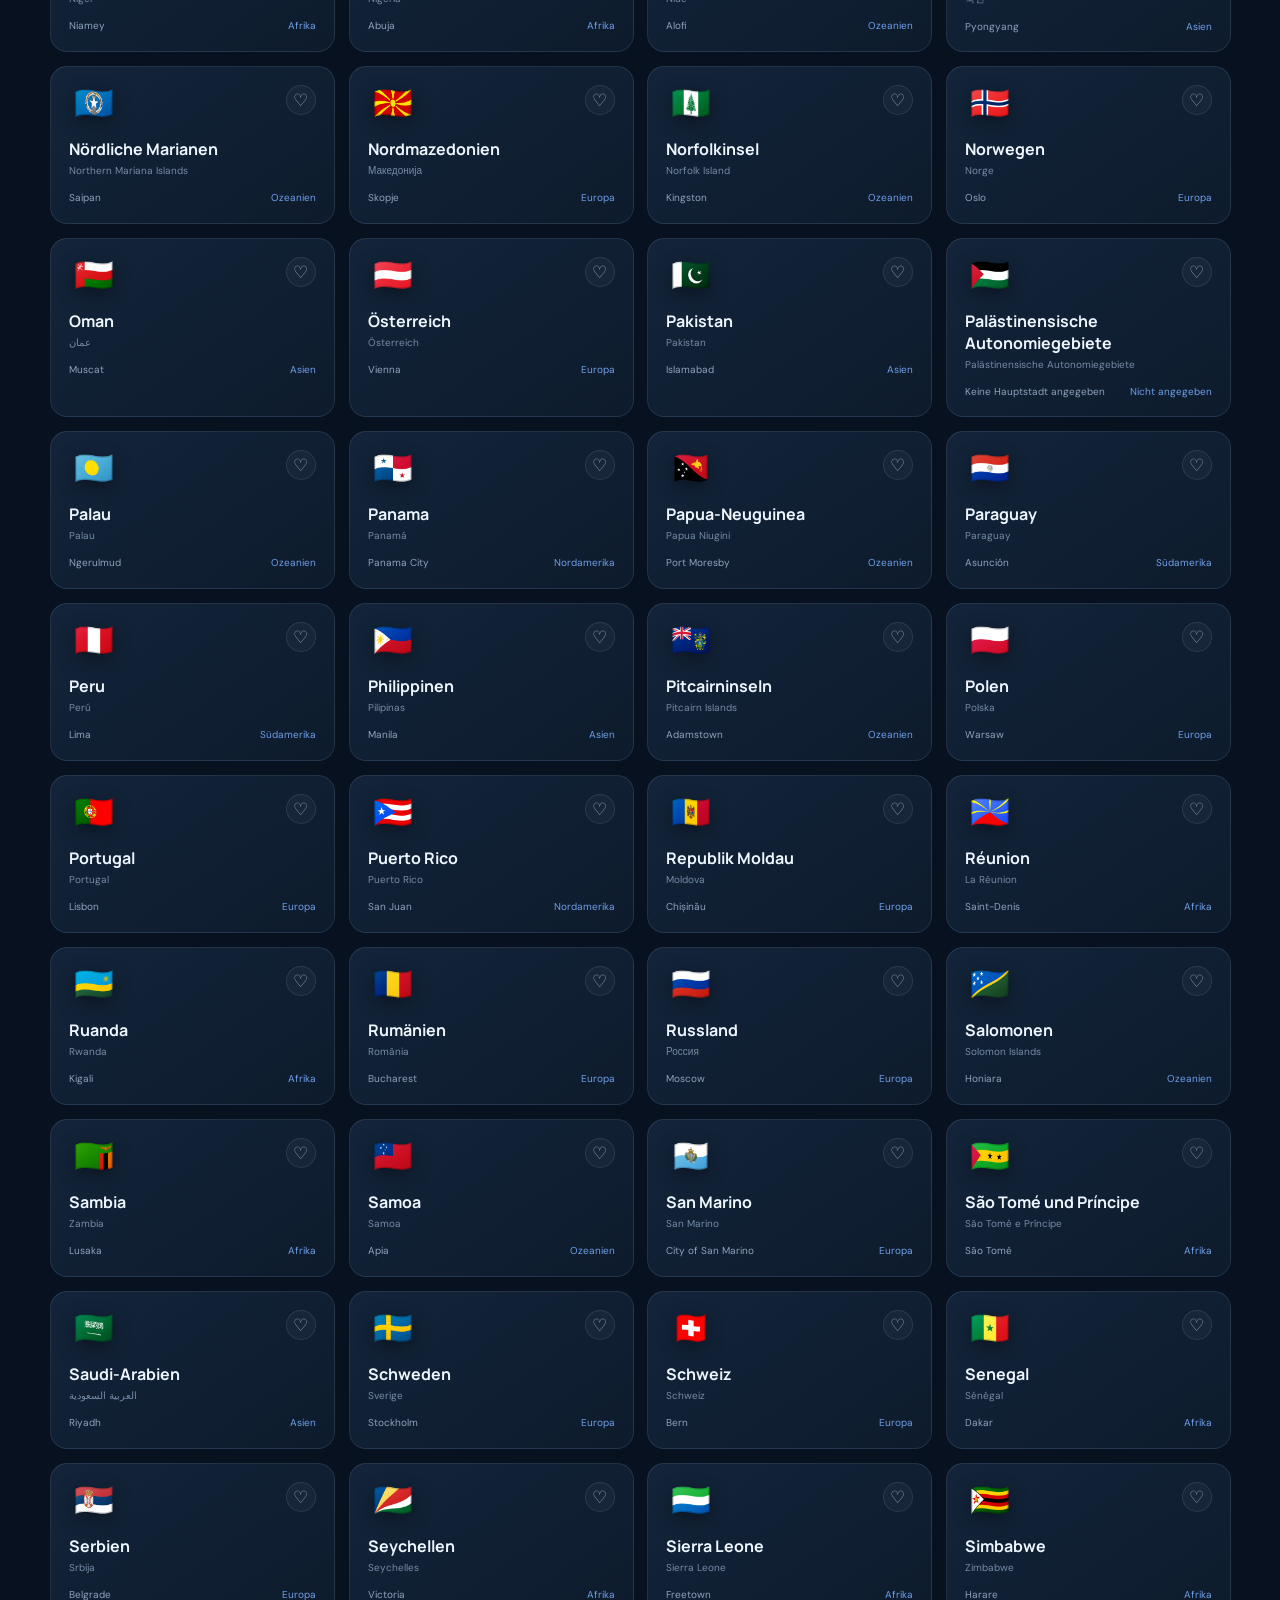
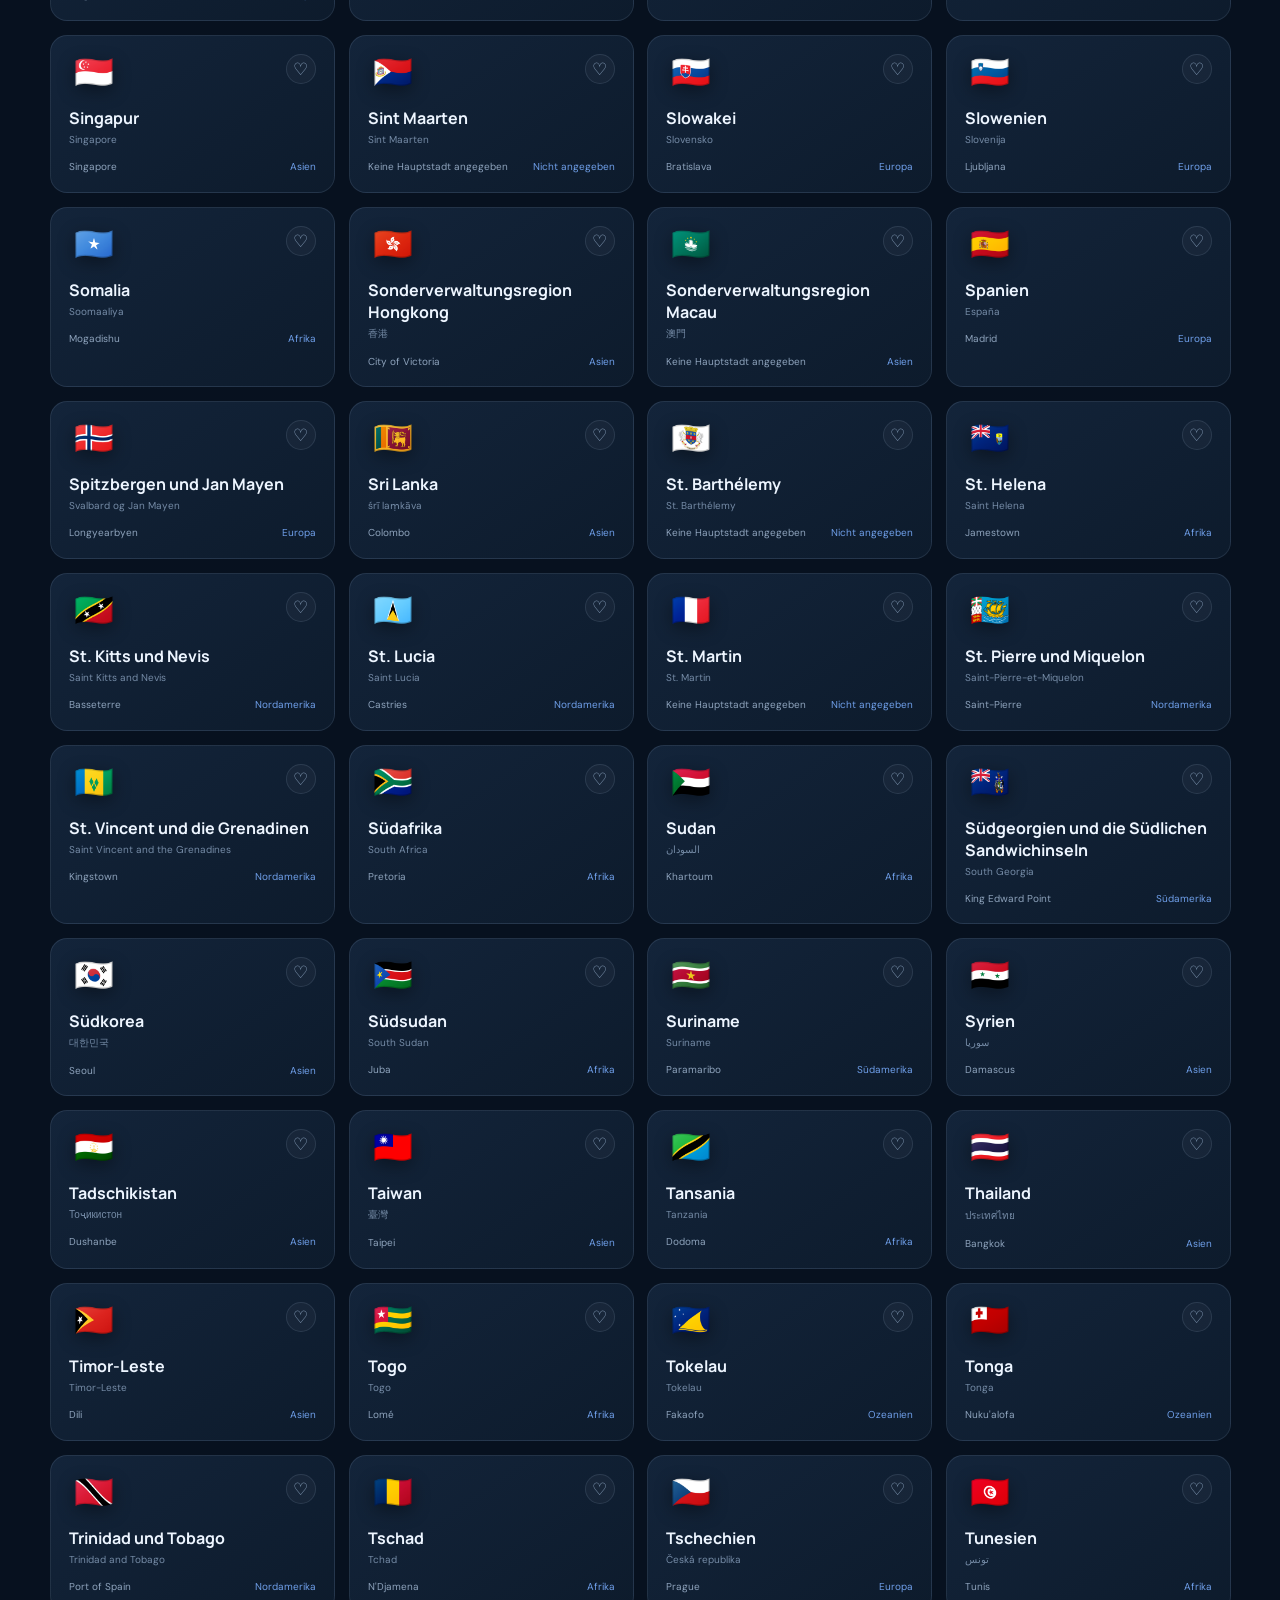
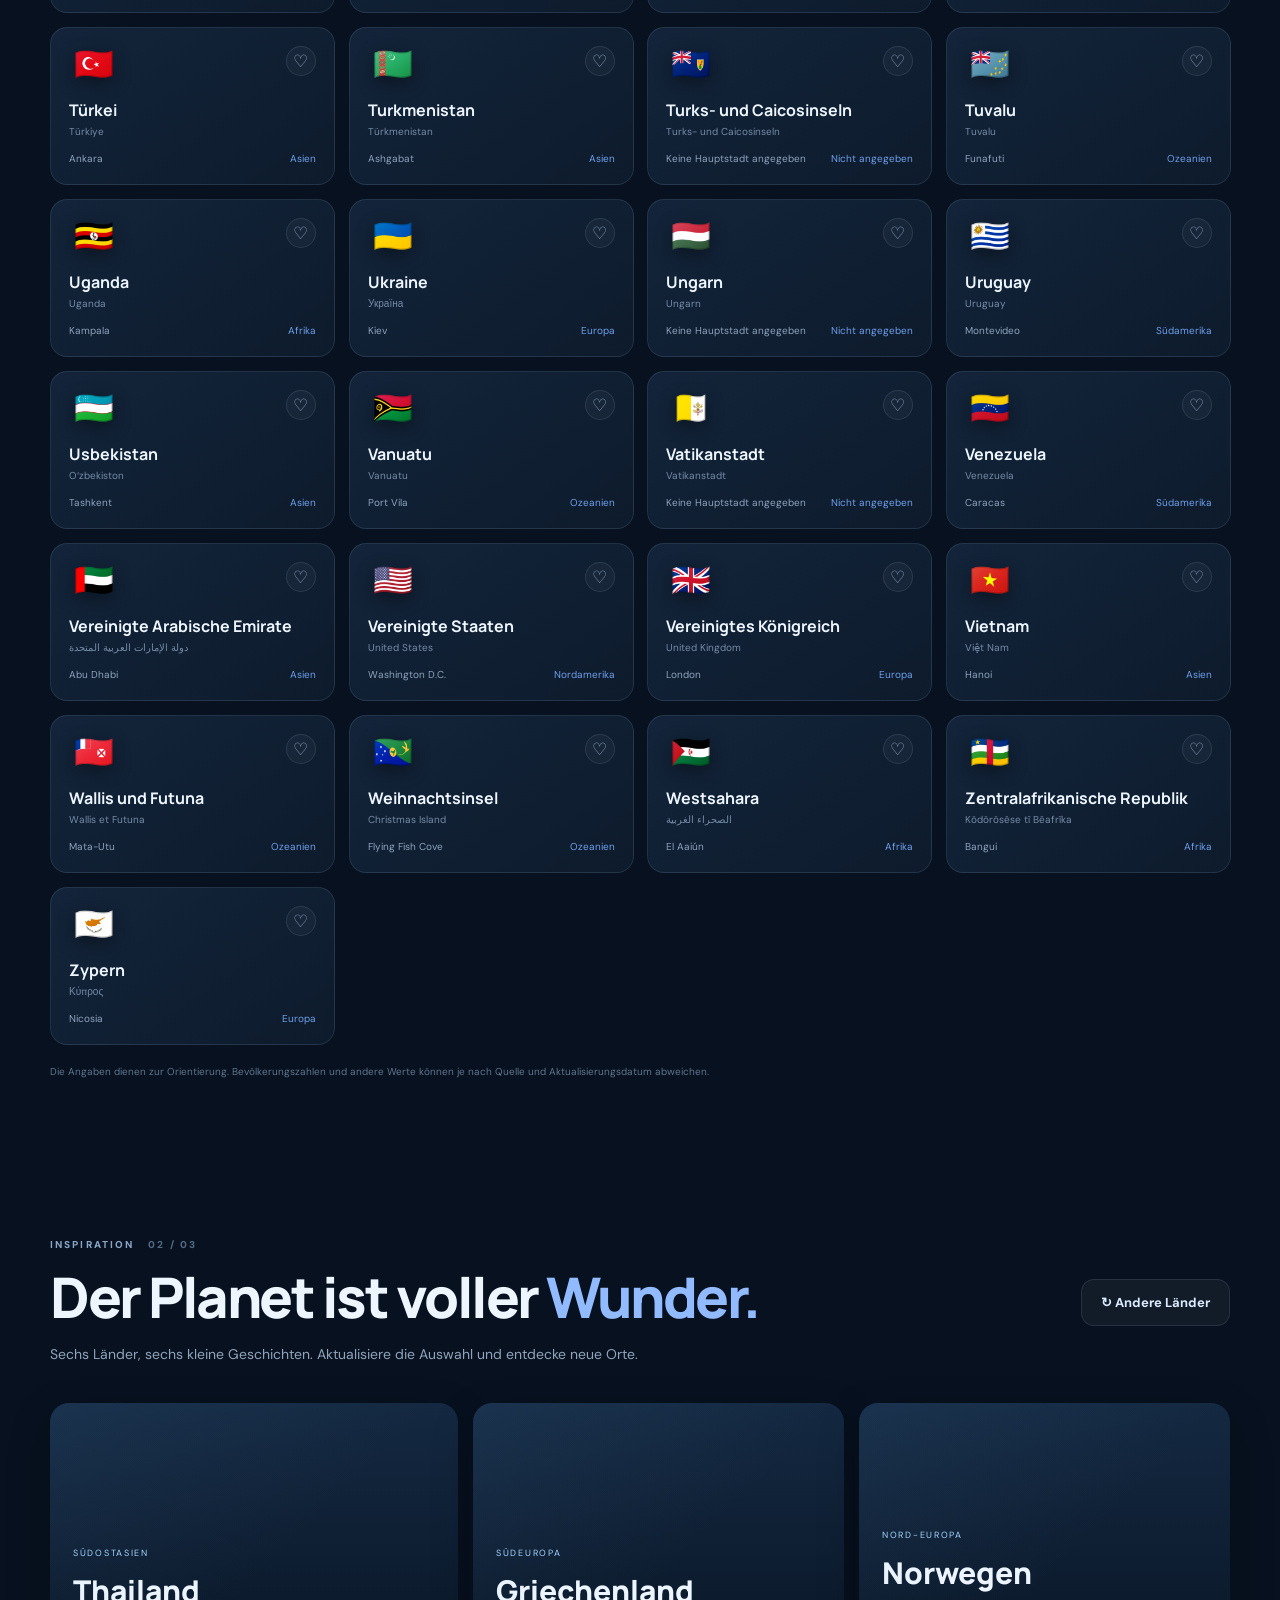
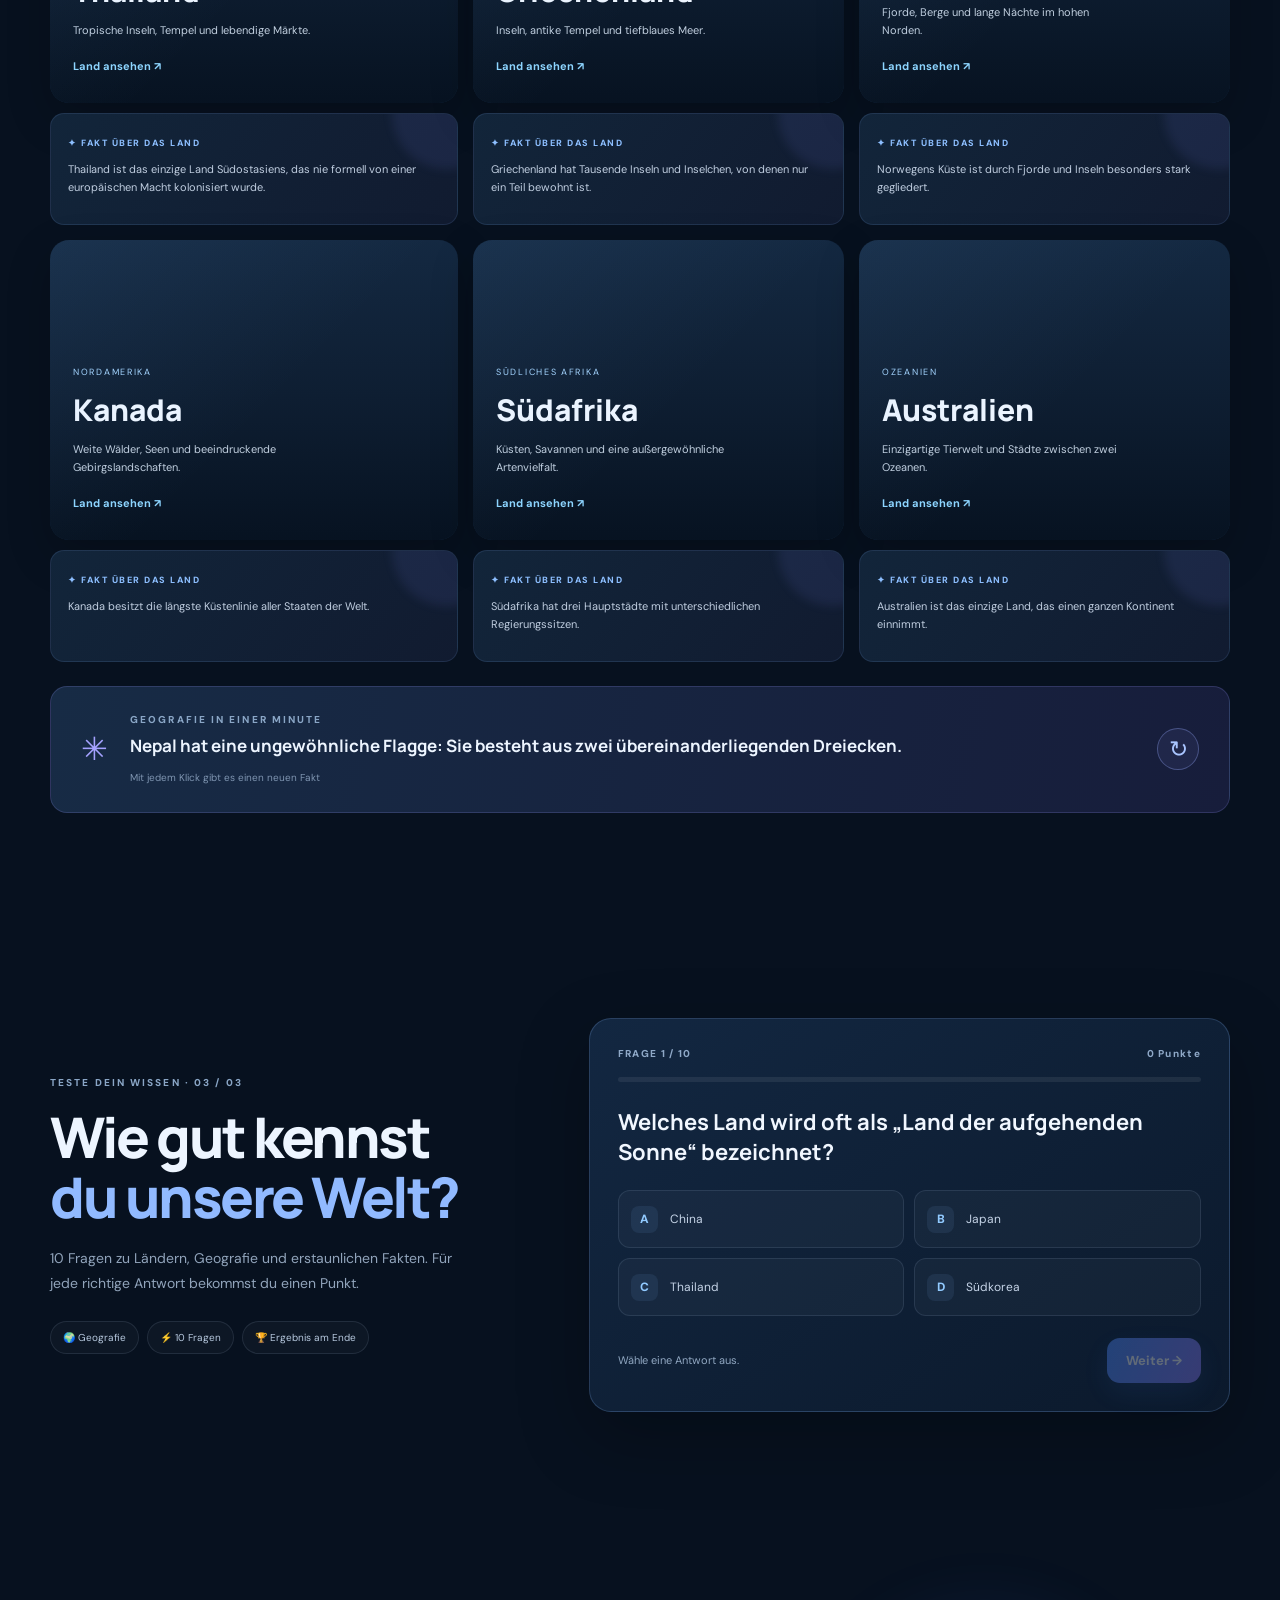
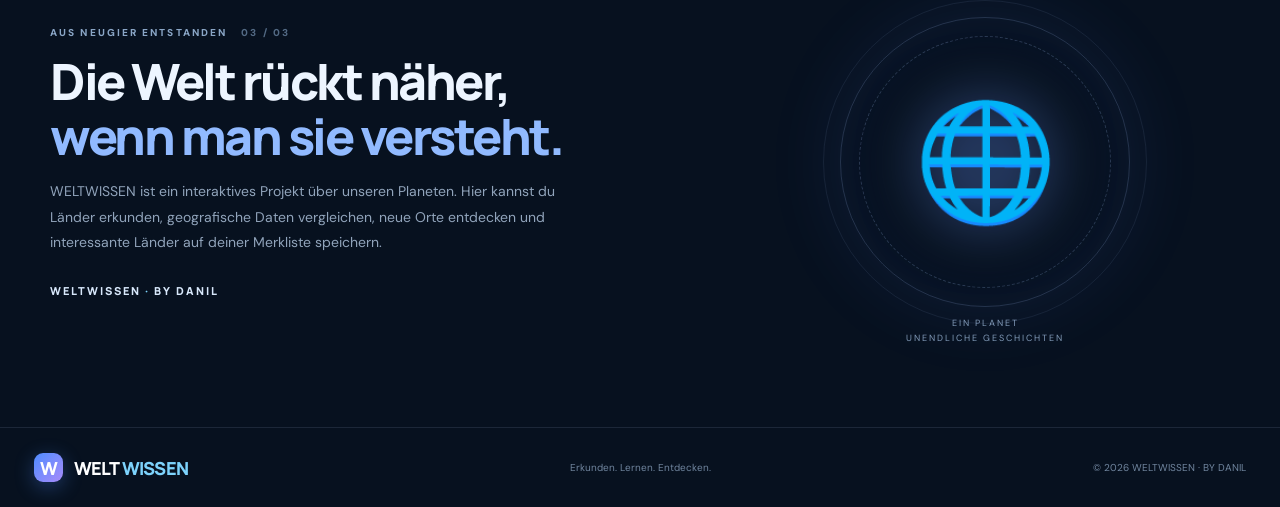
==== commit 93a61c07: "Remove Datenschutz footer link" ====
--- a/index.html
+++ b/index.html
@@ -19,6 +19,6 @@
 <div class="fact-banner"><div class="fact-icon">✳</div><div><div class="kicker">GEOGRAFIE IN EINER MINUTE</div><h3 id="factText">Nepal hat eine ungewöhnliche Flagge: Sie besteht aus zwei übereinanderliegenden Dreiecken.</h3><span>Mit jedem Klick gibt es einen neuen Fakt</span></div><button id="newFact" class="fact-refresh" aria-label="Neuer Fakt">↻</button></div></section>
 <section class="quiz-section" id="quiz"><div class="quiz-intro"><div class="kicker">TESTE DEIN WISSEN · 03 / 03</div><h2>Wie gut kennst<br><em>du unsere Welt?</em></h2><p>10 Fragen zu Ländern, Geografie und erstaunlichen Fakten. Für jede richtige Antwort bekommst du einen Punkt.</p><div class="quiz-pills"><span>🌍 Geografie</span><span>⚡ 10 Fragen</span><span>🏆 Ergebnis am Ende</span></div></div><div class="quiz-panel" id="quizPanel"><div class="quiz-topline"><span id="quizCounter">FRAGE 1 / 10</span><span id="quizScore">0 Punkte</span></div><div class="quiz-progress"><span id="quizProgress"></span></div><div class="quiz-question" id="quizQuestion">Bereit, dein Wissen zu testen?</div><div class="quiz-options" id="quizOptions"></div><div class="quiz-bottom"><span id="quizFeedback">Wähle eine Antwort aus.</span><button class="button button-primary" id="quizNext" disabled>Weiter →</button></div></div></section>
 <section class="about-section" id="about"><div class="about-copy"><div class="kicker">AUS NEUGIER ENTSTANDEN <span>03 / 03</span></div><h2>Die Welt rückt näher,<br><em>wenn man sie versteht.</em></h2><p>WELTWISSEN ist ein interaktives Projekt über unseren Planeten. Hier kannst du Länder erkunden, geografische Daten vergleichen, neue Orte entdecken und interessante Länder auf deiner Merkliste speichern.</p><div class="about-sign">WELTWISSEN <span>·</span> BY DANIL</div></div><div class="about-orb"><div class="about-orb-inner">🌐</div><span class="orb-caption">EIN PLANET<br>UNENDLICHE GESCHICHTEN</span></div></section>
-</main><footer><a class="logo" href="#home"><span class="logo-mark">W</span>WELT<span class="logo-accent">WISSEN</span></a><span>Erkunden. Lernen. Entdecken.</span><span>© 2026 WELTWISSEN · BY DANIL</span><a href="datenschutz.html">Datenschutz</a></footer>
+</main><footer><a class="logo" href="#home"><span class="logo-mark">W</span>WELT<span class="logo-accent">WISSEN</span></a><span>Erkunden. Lernen. Entdecken.</span><span>© 2026 WELTWISSEN · BY DANIL</span></footer>
 <dialog id="countryModal" class="country-modal"><button class="modal-close" id="closeModal" aria-label="Schließen">×</button><div id="modalBody"></div></dialog><div class="toast" id="toast"></div><script src="countries-de.js"></script><script src="script.js"></script>
 </body></html>
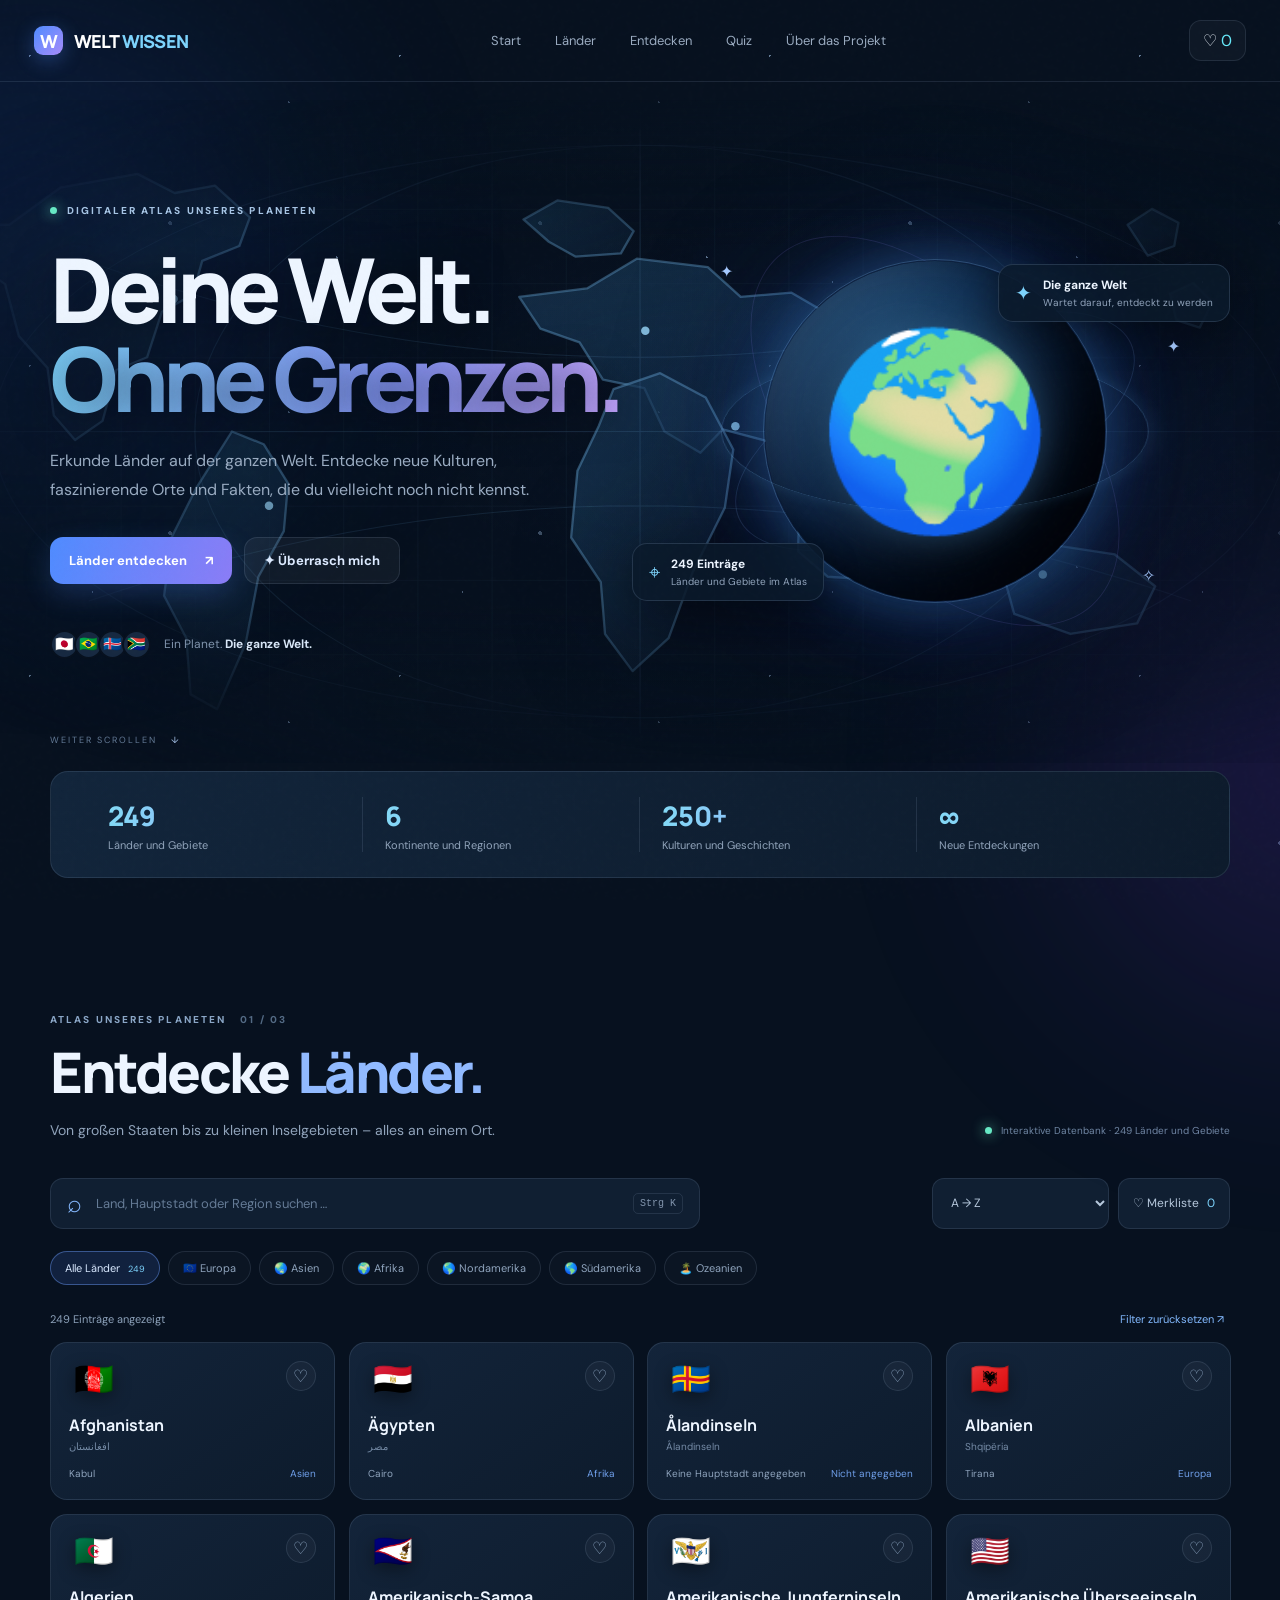
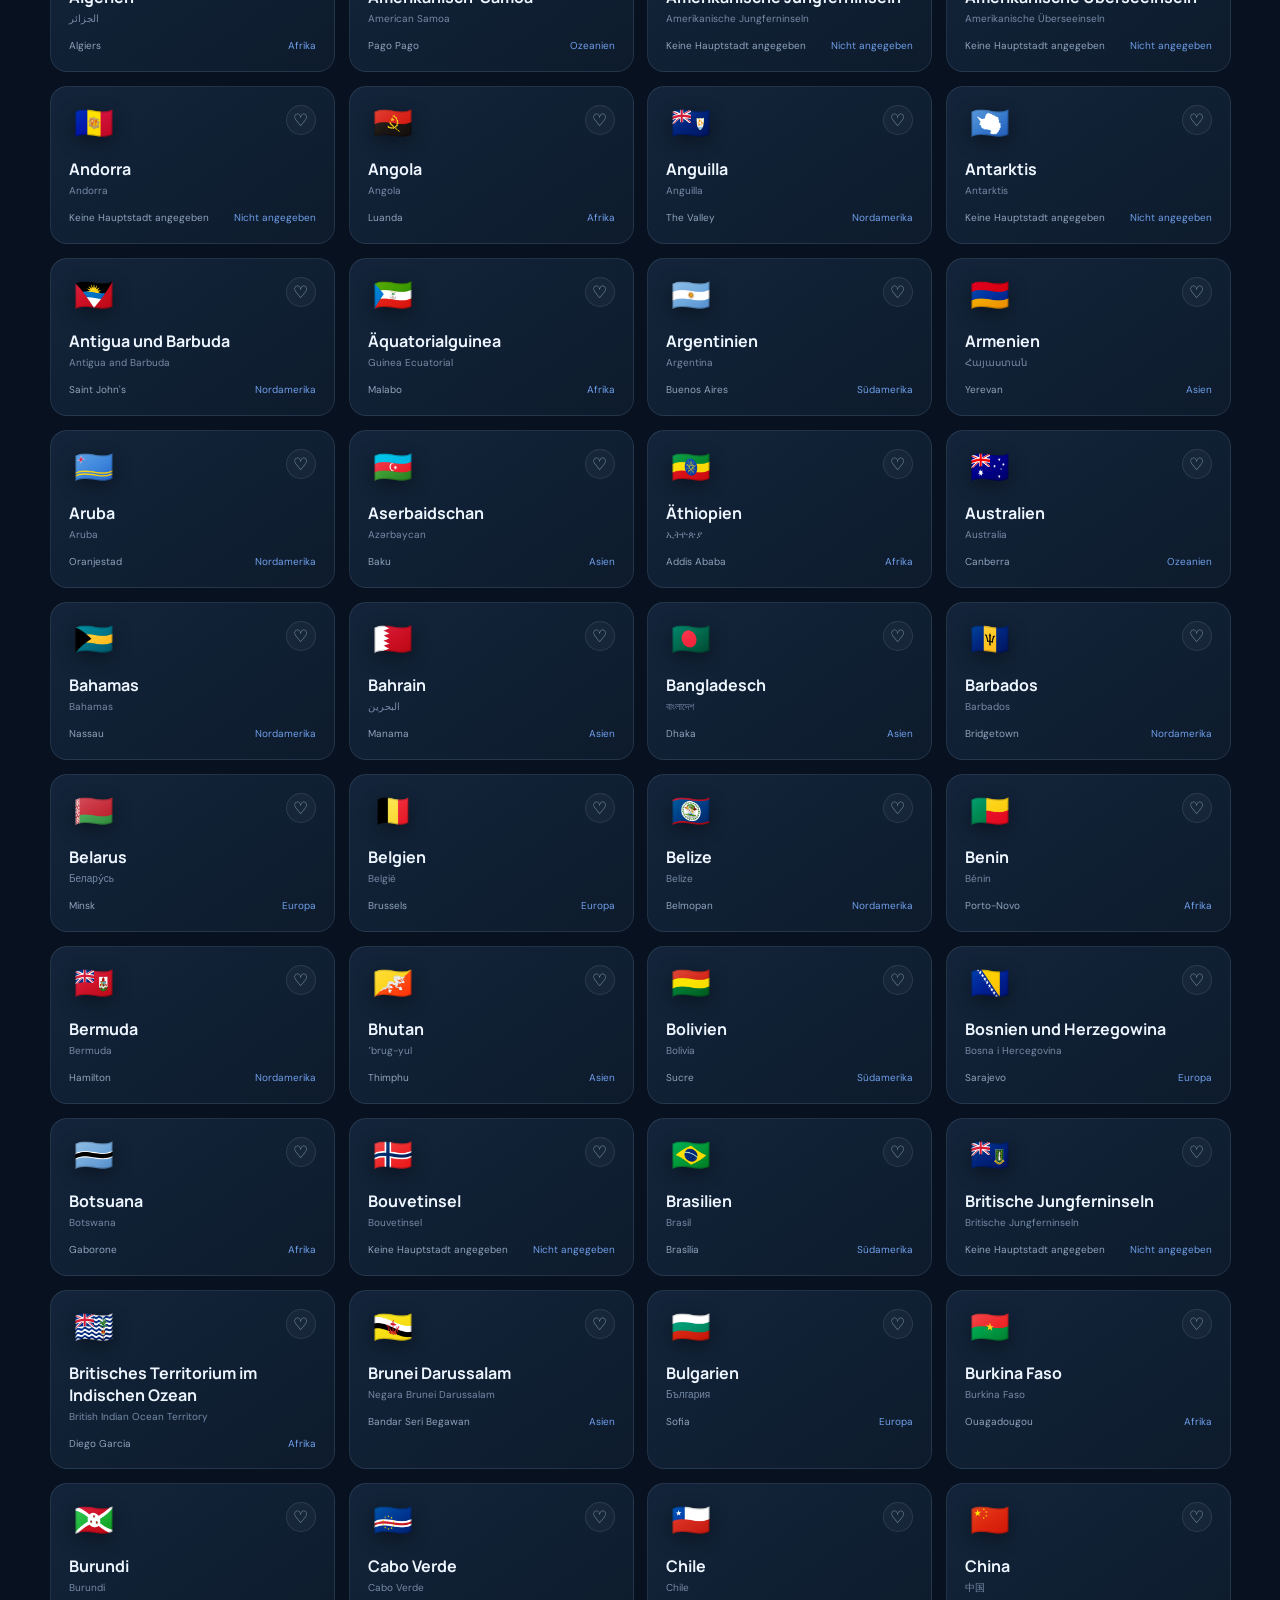
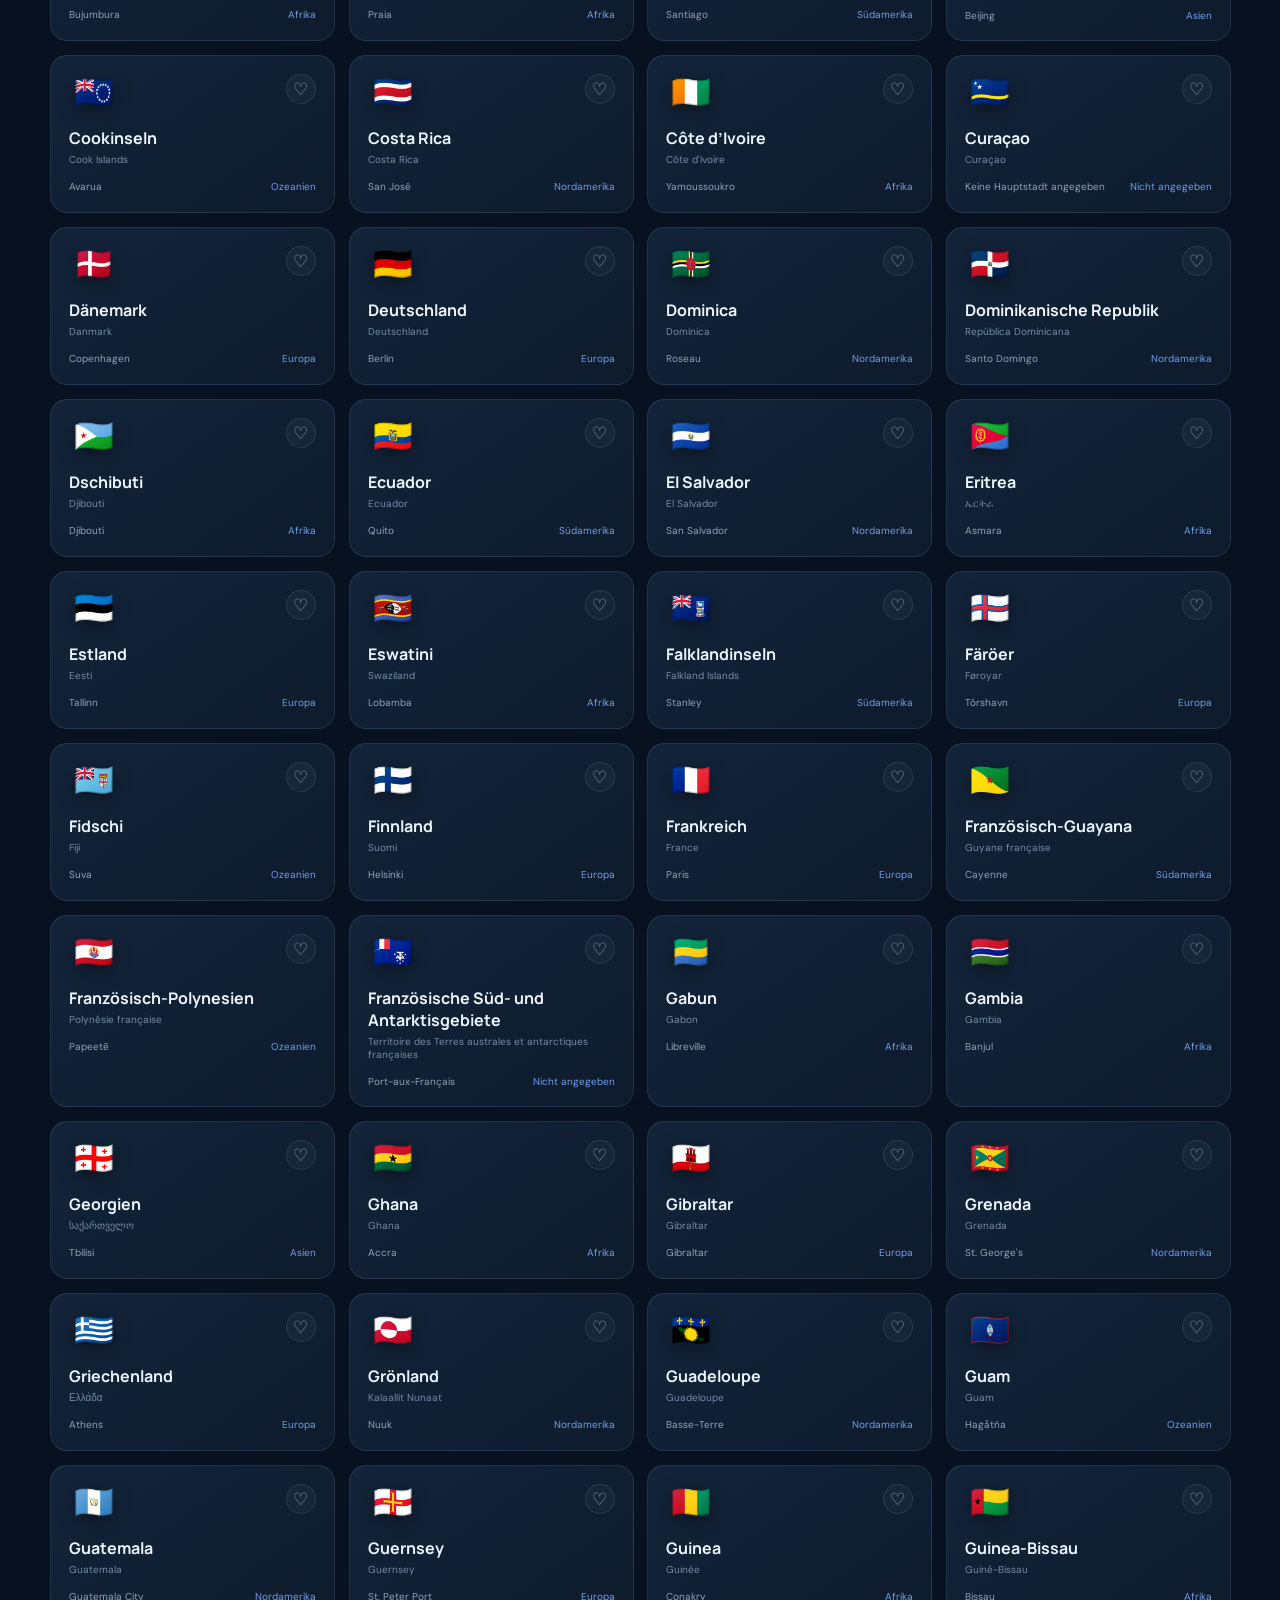
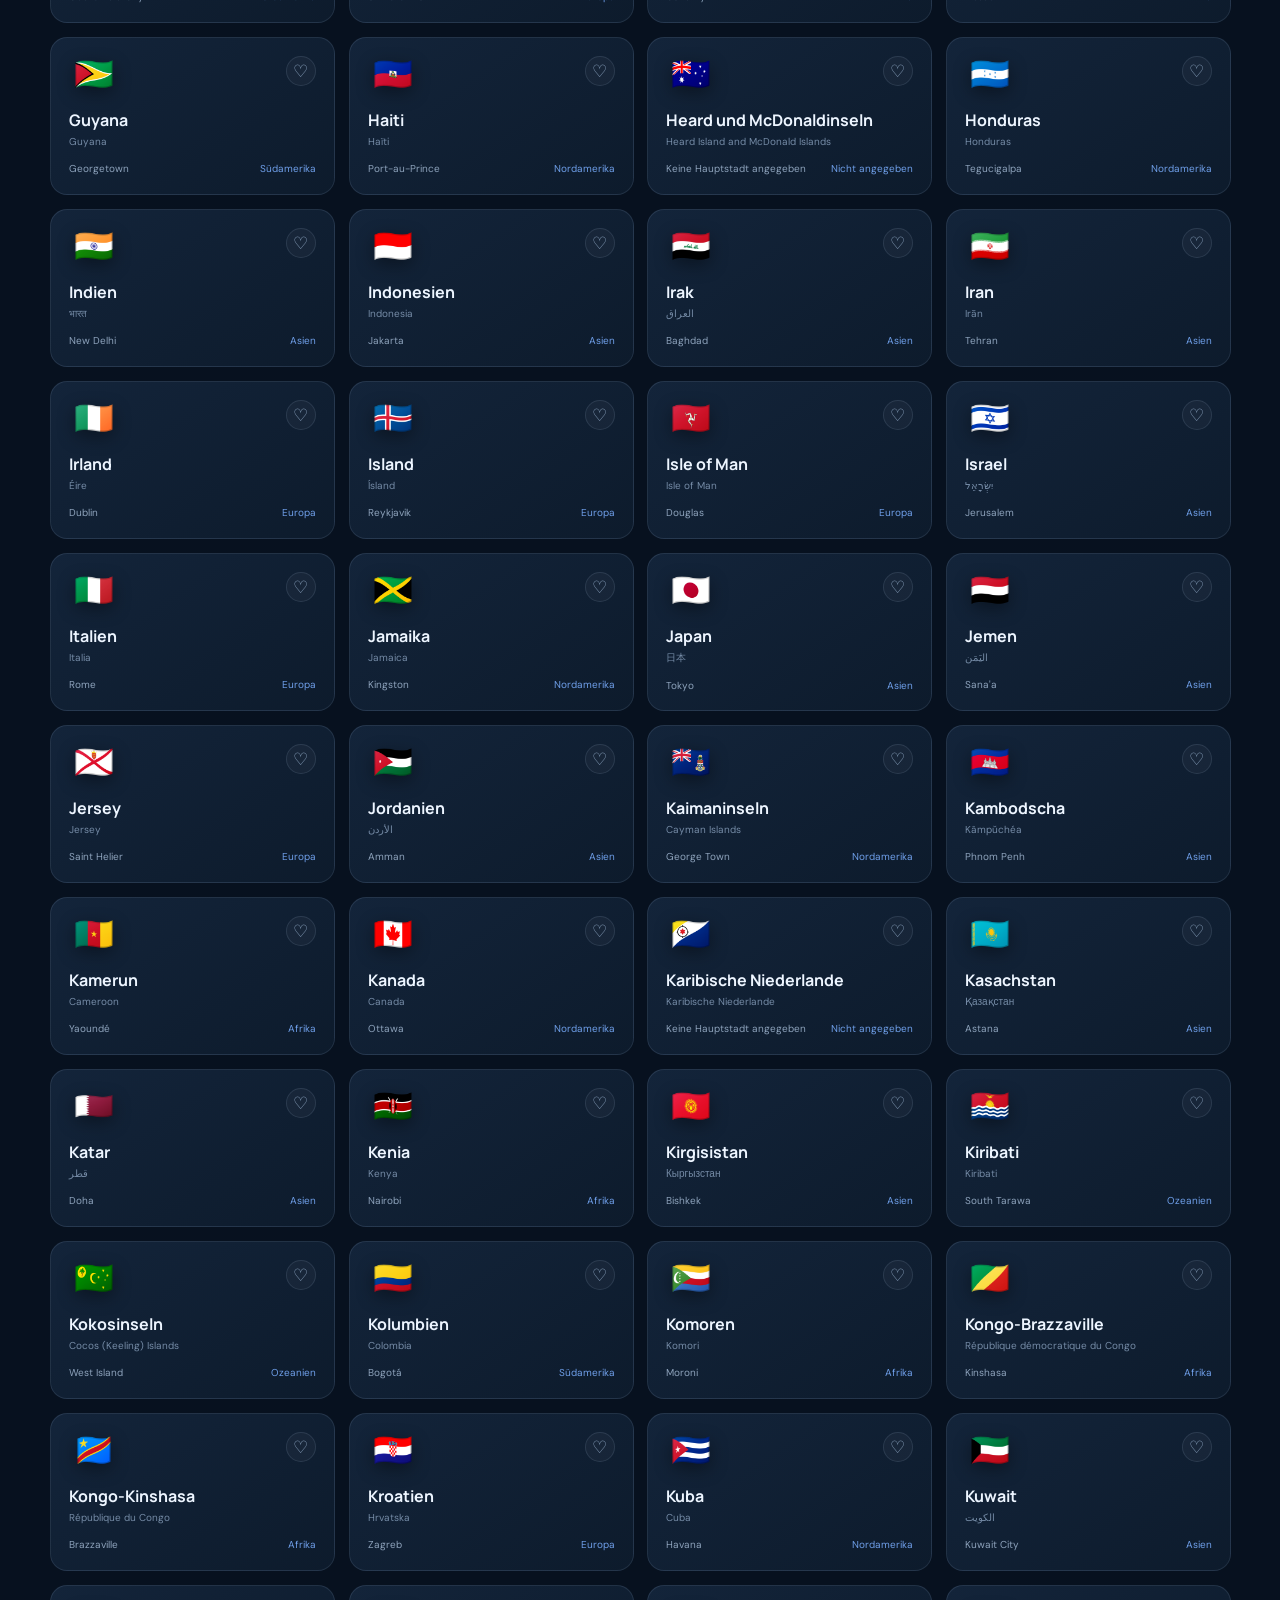
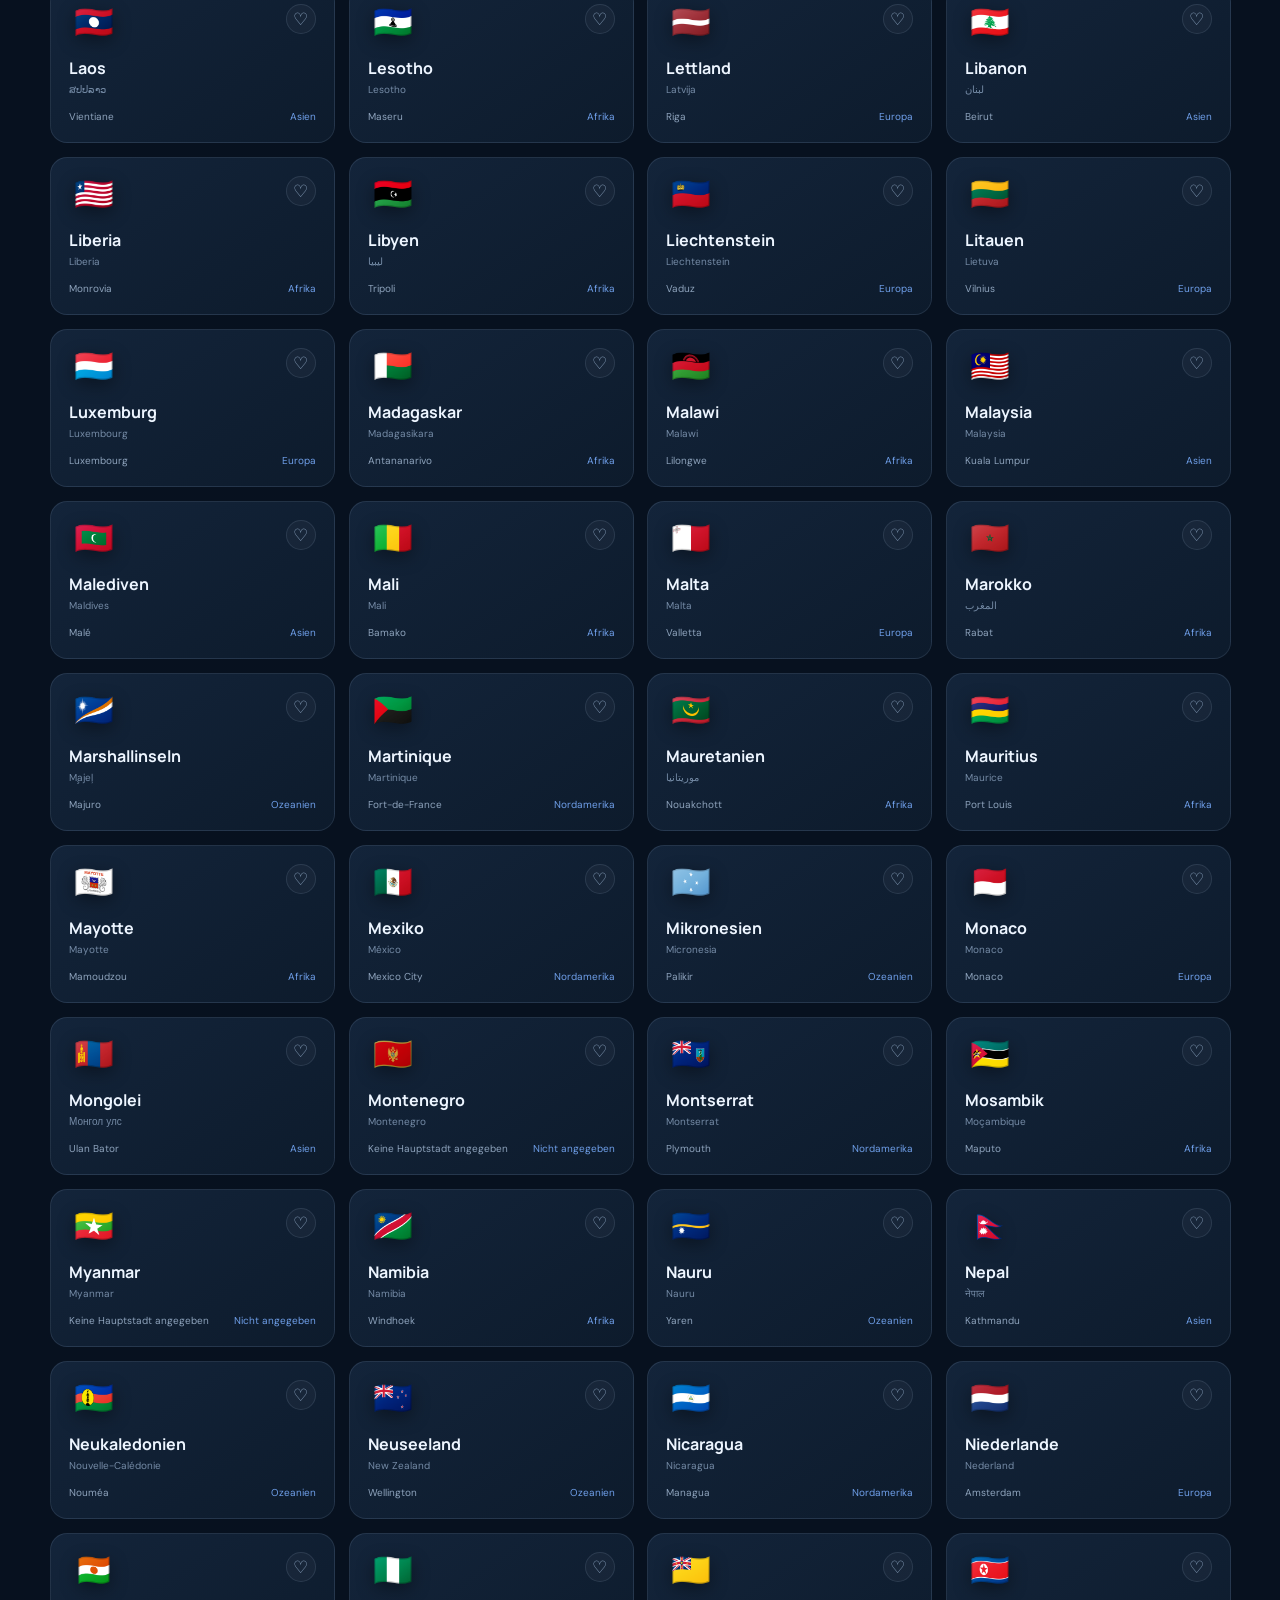
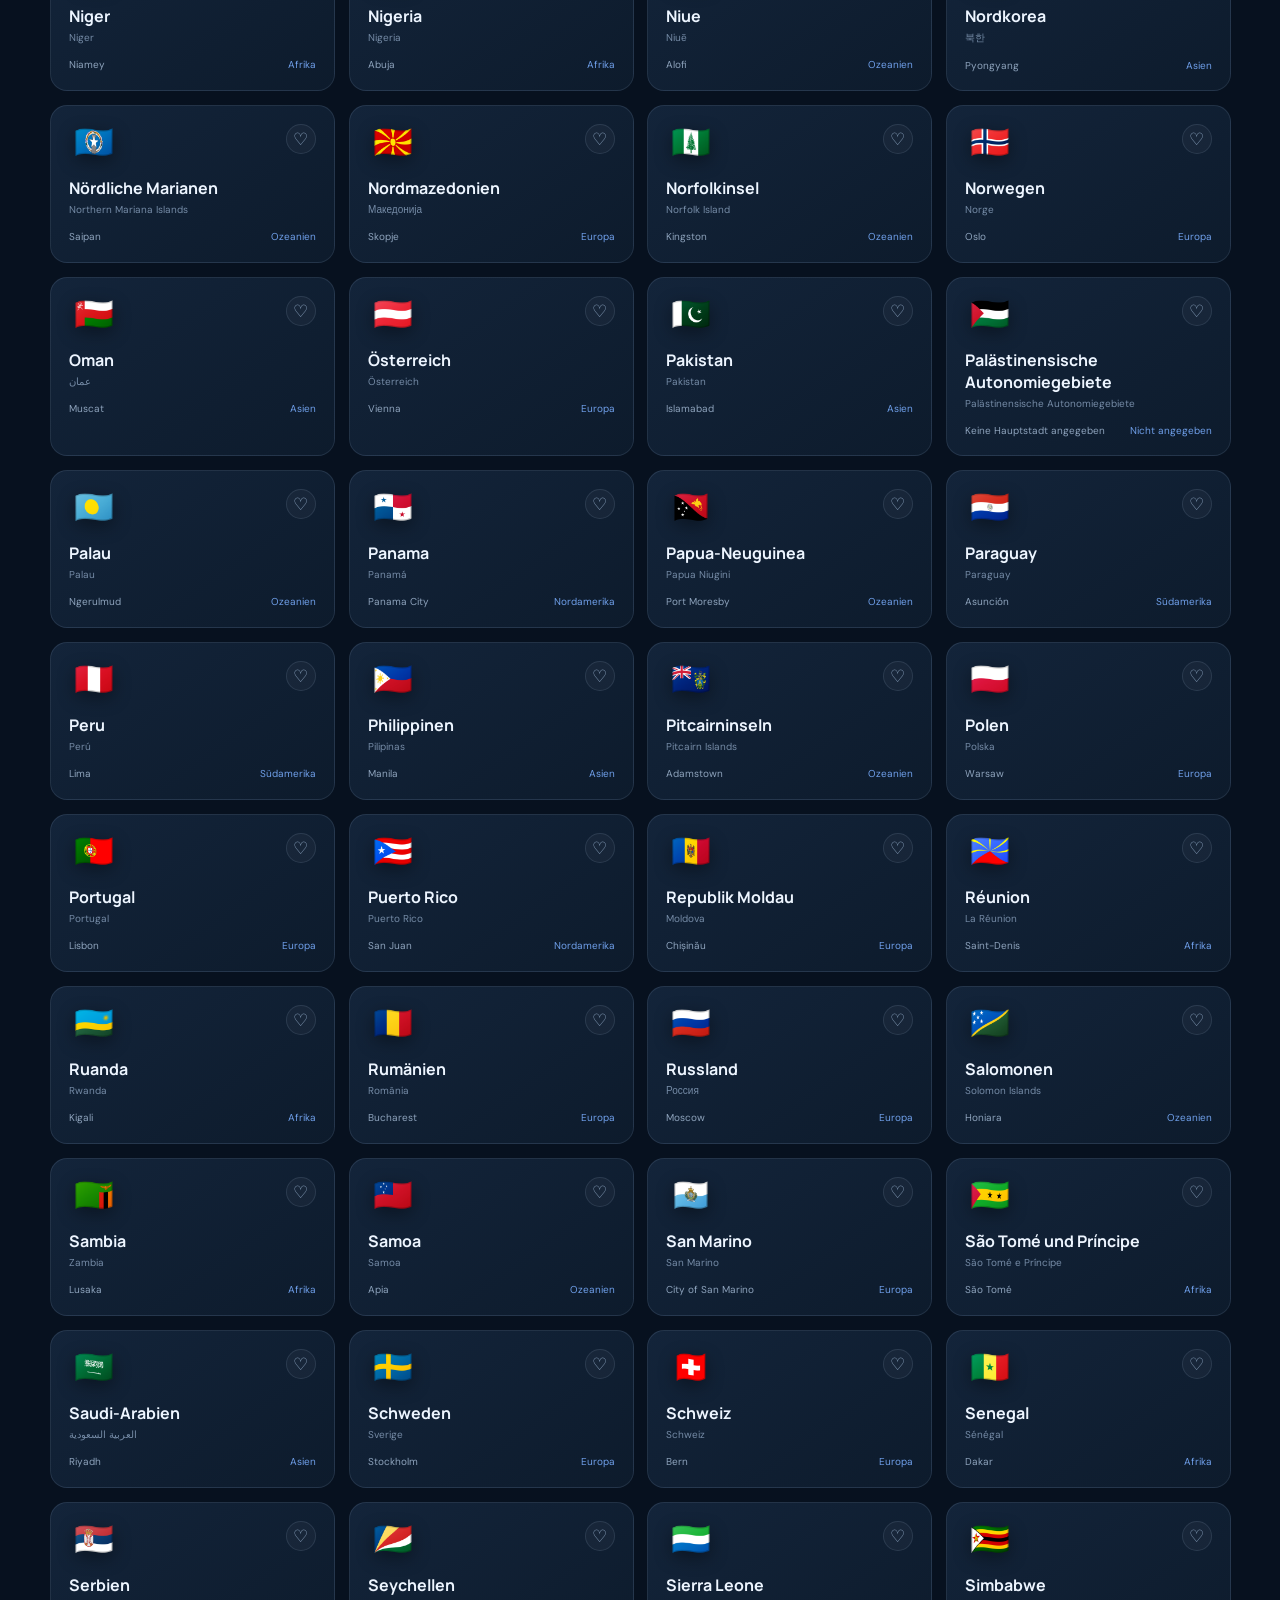
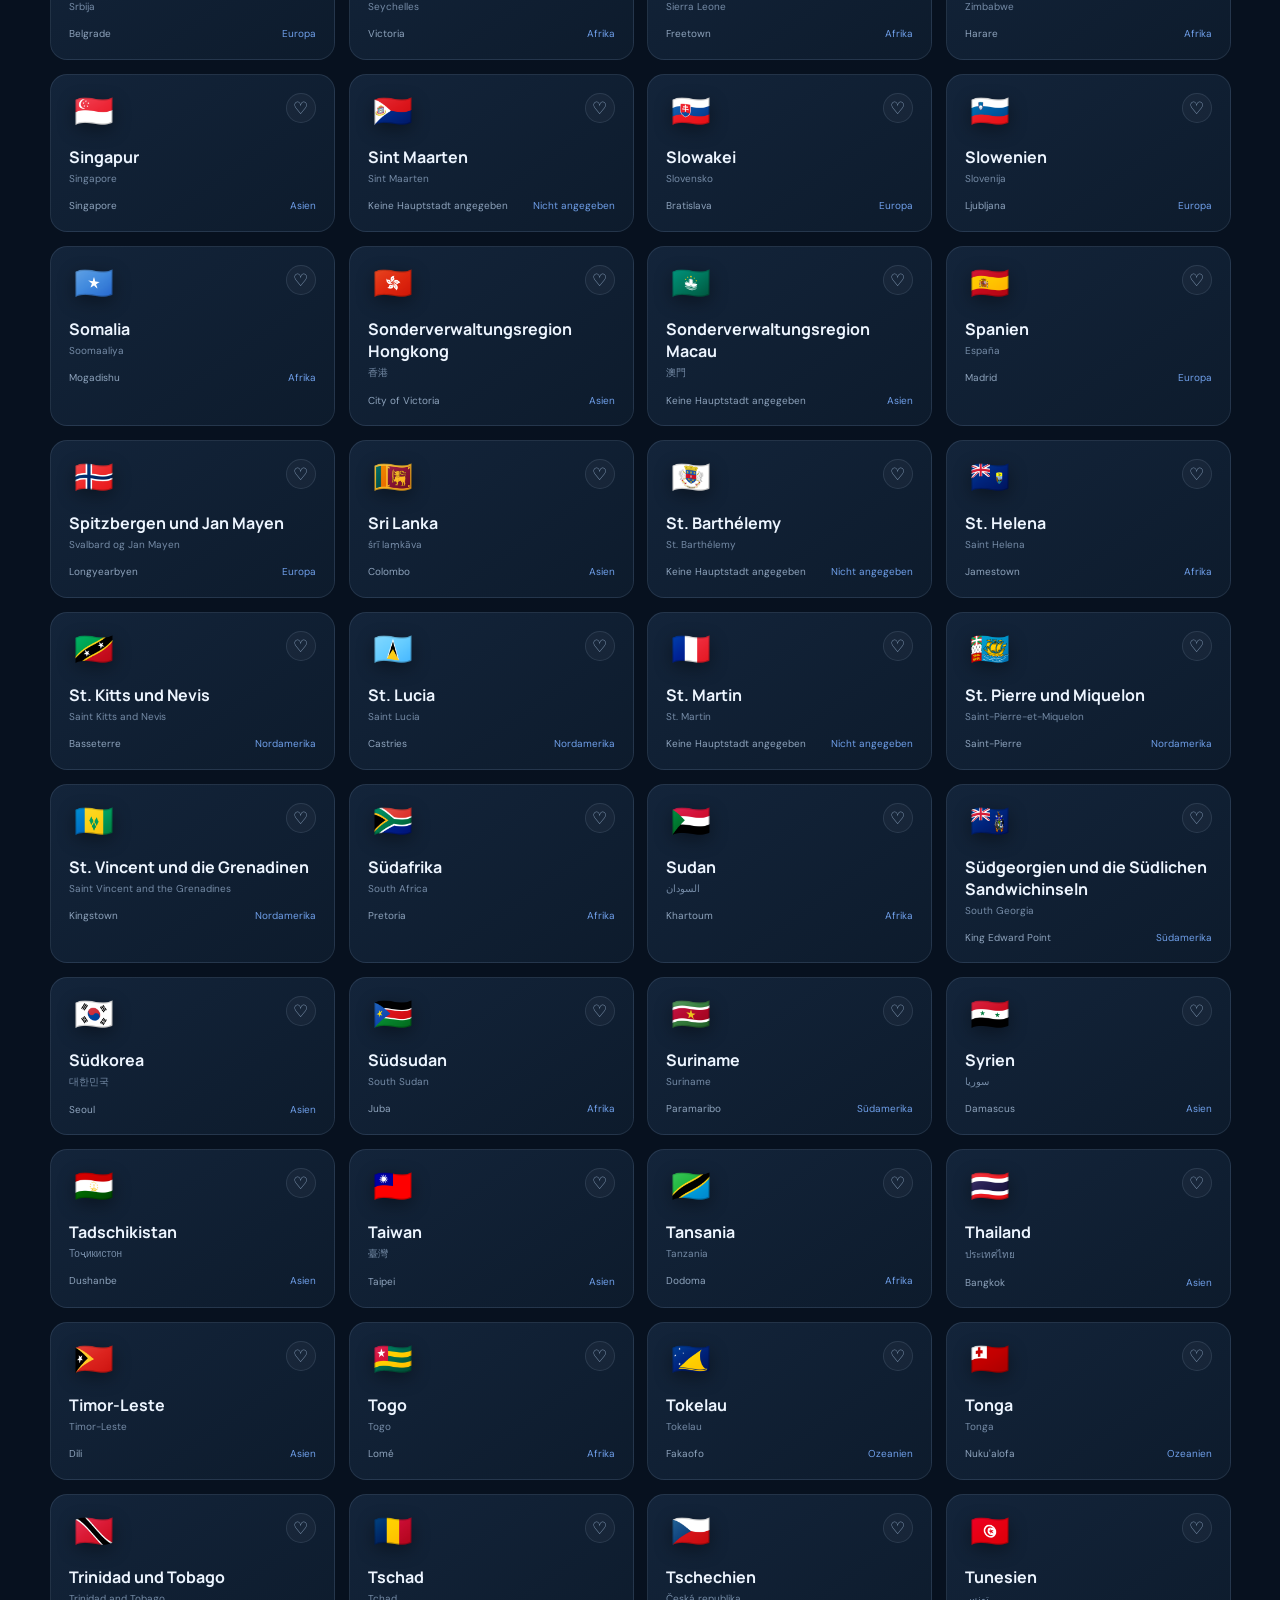
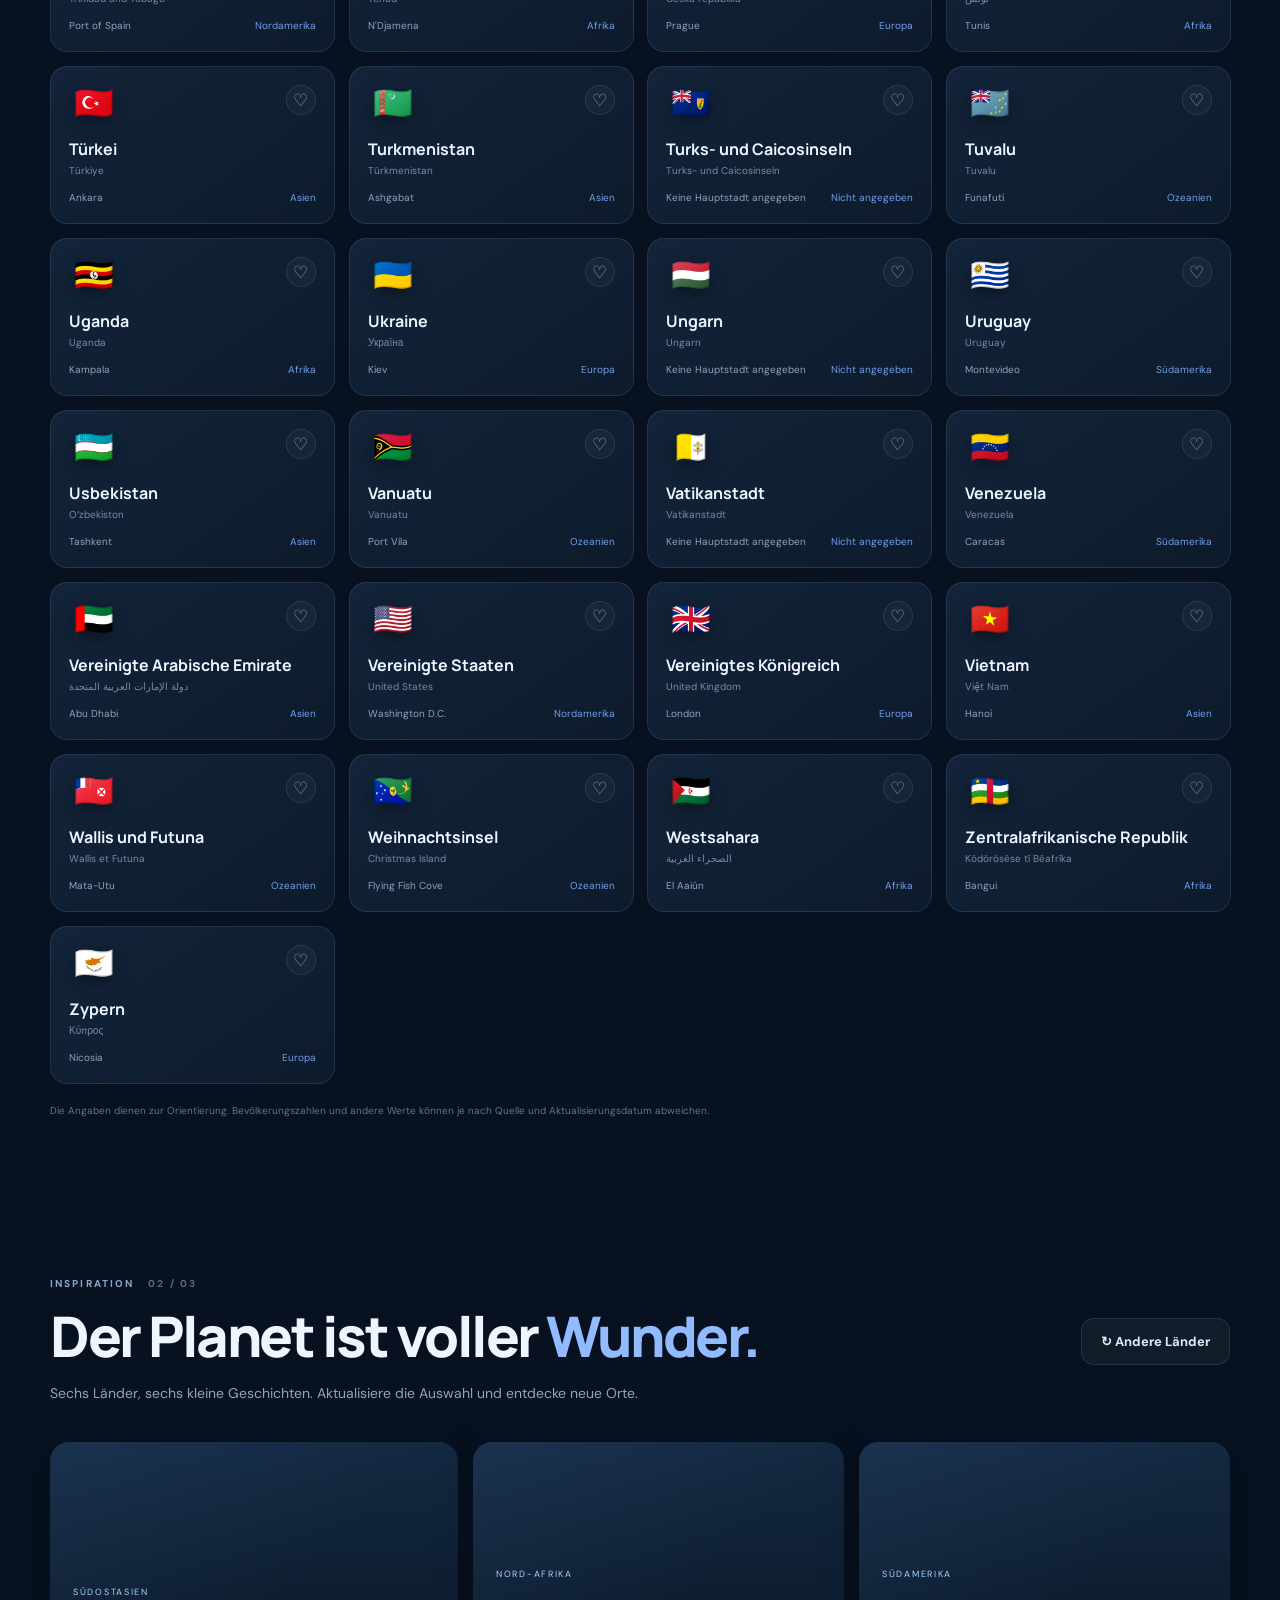
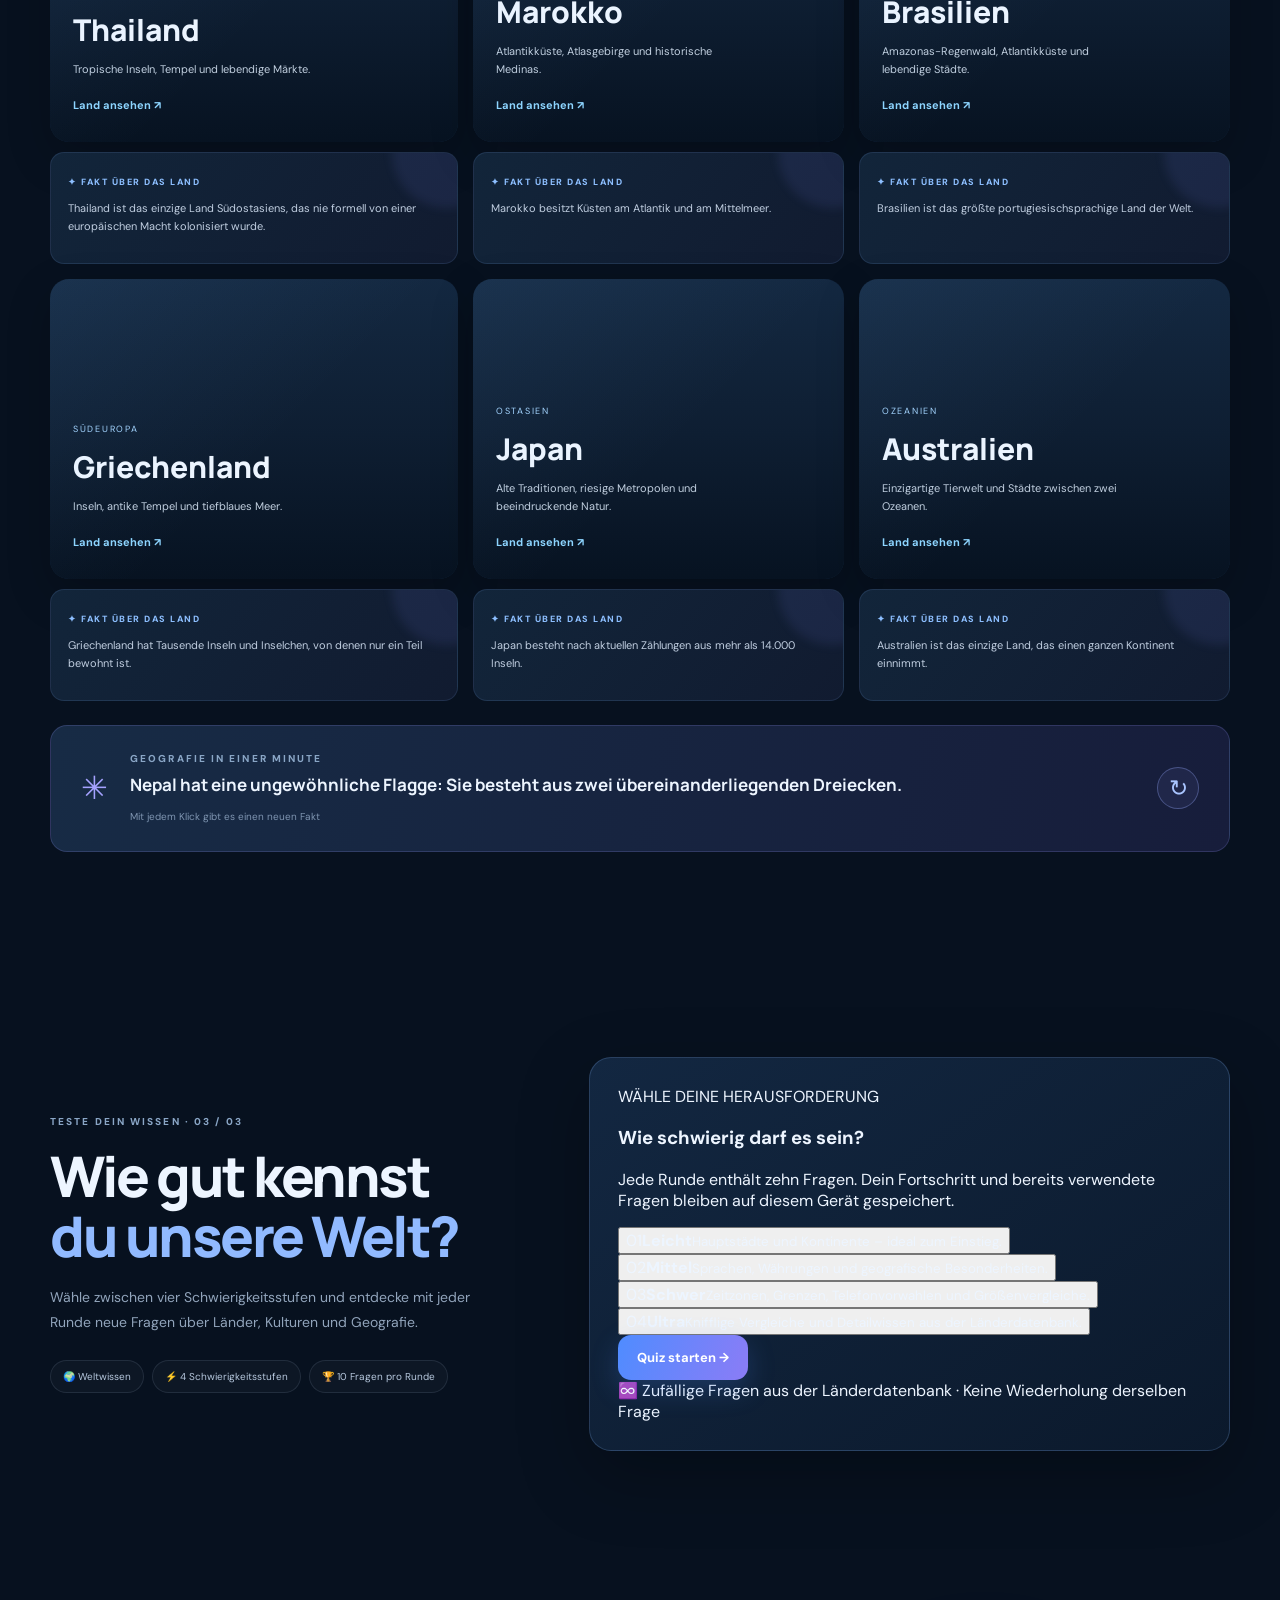
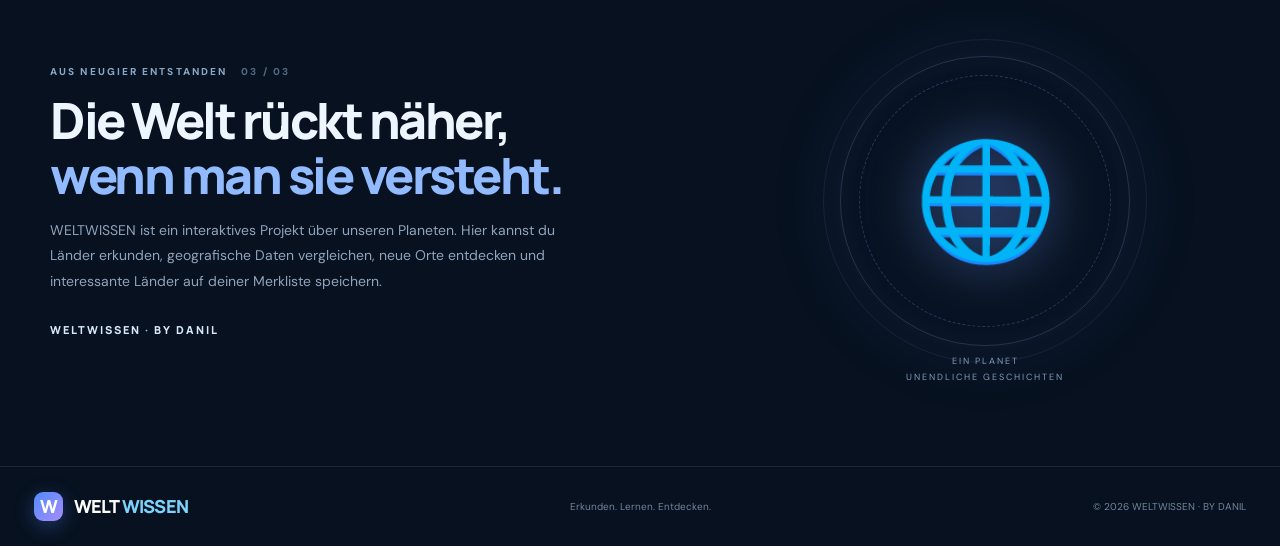
==== commit 797b58ab: "Update German quiz introduction for four difficulty levels" ====
--- a/index.html
+++ b/index.html
@@ -17,7 +17,7 @@
 <div class="catalog-top"><span id="resultCount">Atlas wird geladen …</span><button id="reset" class="text-button">Filter zurücksetzen ↗</button></div><div id="countryGrid" class="country-grid"><div class="loading-state"><div class="loader"></div><b>Die Welt wird geladen</b><span>Länder, Flaggen und Informationen werden vorbereitet …</span></div></div><div class="load-error" id="loadError" hidden><b>Der Atlas konnte nicht geladen werden</b><span data-error-detail>Die lokale Datenbank wurde nicht gefunden. Bitte versuche es erneut.</span><button class="button button-primary" id="retryLoad">Erneut laden</button></div><p class="data-note">Die Angaben dienen zur Orientierung. Bevölkerungszahlen und andere Werte können je nach Quelle und Aktualisierungsdatum abweichen.</p></section>
 <section class="discover-section" id="discover"><div class="section-heading discover-heading"><div><div class="kicker">INSPIRATION <span>02 / 03</span></div><h2>Der Planet ist voller <em>Wunder.</em></h2><p>Sechs Länder, sechs kleine Geschichten. Aktualisiere die Auswahl und entdecke neue Orte.</p></div><button id="refreshFeatured" class="button button-glass refresh-featured">↻ Andere Länder</button></div><div class="feature-grid" id="featuredGrid"></div>
 <div class="fact-banner"><div class="fact-icon">✳</div><div><div class="kicker">GEOGRAFIE IN EINER MINUTE</div><h3 id="factText">Nepal hat eine ungewöhnliche Flagge: Sie besteht aus zwei übereinanderliegenden Dreiecken.</h3><span>Mit jedem Klick gibt es einen neuen Fakt</span></div><button id="newFact" class="fact-refresh" aria-label="Neuer Fakt">↻</button></div></section>
-<section class="quiz-section" id="quiz"><div class="quiz-intro"><div class="kicker">TESTE DEIN WISSEN · 03 / 03</div><h2>Wie gut kennst<br><em>du unsere Welt?</em></h2><p>10 Fragen zu Ländern, Geografie und erstaunlichen Fakten. Für jede richtige Antwort bekommst du einen Punkt.</p><div class="quiz-pills"><span>🌍 Geografie</span><span>⚡ 10 Fragen</span><span>🏆 Ergebnis am Ende</span></div></div><div class="quiz-panel" id="quizPanel"><div class="quiz-topline"><span id="quizCounter">FRAGE 1 / 10</span><span id="quizScore">0 Punkte</span></div><div class="quiz-progress"><span id="quizProgress"></span></div><div class="quiz-question" id="quizQuestion">Bereit, dein Wissen zu testen?</div><div class="quiz-options" id="quizOptions"></div><div class="quiz-bottom"><span id="quizFeedback">Wähle eine Antwort aus.</span><button class="button button-primary" id="quizNext" disabled>Weiter →</button></div></div></section>
+<section class="quiz-section" id="quiz"><div class="quiz-intro"><div class="kicker">TESTE DEIN WISSEN · 03 / 03</div><h2>Wie gut kennst<br><em>du unsere Welt?</em></h2><p>Wähle zwischen vier Schwierigkeitsstufen und entdecke mit jeder Runde neue Fragen über Länder, Kulturen und Geografie.</p><div class="quiz-pills"><span>🌍 Weltwissen</span><span>⚡ 4 Schwierigkeitsstufen</span><span>🏆 10 Fragen pro Runde</span></div></div><div class="quiz-panel" id="quizPanel"><div class="quiz-topline"><span id="quizCounter">FRAGE 1 / 10</span><span id="quizScore">0 Punkte</span></div><div class="quiz-progress"><span id="quizProgress"></span></div><div class="quiz-question" id="quizQuestion">Bereit, dein Wissen zu testen?</div><div class="quiz-options" id="quizOptions"></div><div class="quiz-bottom"><span id="quizFeedback">Wähle eine Antwort aus.</span><button class="button button-primary" id="quizNext" disabled>Weiter →</button></div></div></section>
 <section class="about-section" id="about"><div class="about-copy"><div class="kicker">AUS NEUGIER ENTSTANDEN <span>03 / 03</span></div><h2>Die Welt rückt näher,<br><em>wenn man sie versteht.</em></h2><p>WELTWISSEN ist ein interaktives Projekt über unseren Planeten. Hier kannst du Länder erkunden, geografische Daten vergleichen, neue Orte entdecken und interessante Länder auf deiner Merkliste speichern.</p><div class="about-sign">WELTWISSEN <span>·</span> BY DANIL</div></div><div class="about-orb"><div class="about-orb-inner">🌐</div><span class="orb-caption">EIN PLANET<br>UNENDLICHE GESCHICHTEN</span></div></section>
 </main><footer><a class="logo" href="#home"><span class="logo-mark">W</span>WELT<span class="logo-accent">WISSEN</span></a><span>Erkunden. Lernen. Entdecken.</span><span>© 2026 WELTWISSEN · BY DANIL</span></footer>
 <dialog id="countryModal" class="country-modal"><button class="modal-close" id="closeModal" aria-label="Schließen">×</button><div id="modalBody"></div></dialog><div class="toast" id="toast"></div><script src="countries-de.js"></script><script src="script.js"></script>
--- a/style.css
+++ b/style.css
@@ -53,3 +53,16 @@
 
 /* INTERACTIVE GEOGRAPHY QUIZ */
 .quiz-section{max-width:1180px;margin:0 auto;padding:105px 0;display:grid;grid-template-columns:.85fr 1.15fr;gap:65px;align-items:center}.quiz-intro h2{font:800 clamp(38px,5vw,56px)/1.08 Manrope;letter-spacing:-2.5px;margin:18px 0}.quiz-intro h2 em{font-style:normal;color:#91baff}.quiz-intro p{color:#91a4bb;font-size:14px;line-height:1.8;max-width:420px}.quiz-pills{display:flex;flex-wrap:wrap;gap:8px;margin-top:25px}.quiz-pills span{padding:9px 12px;border:1px solid var(--line);border-radius:30px;background:#ffffff07;color:#b7c9df;font-size:10px}.quiz-panel{padding:28px;border:1px solid #8abaff35;border-radius:22px;background:linear-gradient(145deg,#142944ed,#0c1a2ded);box-shadow:0 24px 70px #0004;min-height:390px;display:flex;flex-direction:column}.quiz-topline{display:flex;justify-content:space-between;color:#8fa9c8;font-size:10px;font-weight:800;letter-spacing:1.3px}.quiz-progress{height:5px;border-radius:8px;background:#ffffff12;margin:17px 0 25px;overflow:hidden}.quiz-progress span{display:block;height:100%;width:0;background:linear-gradient(90deg,#65d9f3,#8c8bff);transition:width .35s}.quiz-question{font:700 22px/1.4 Manrope;margin-bottom:22px;color:#f1f7ff}.quiz-options{display:grid;grid-template-columns:1fr 1fr;gap:10px}.quiz-option{min-height:58px;display:flex;align-items:center;gap:12px;text-align:left;padding:12px;border:1px solid var(--line);border-radius:12px;background:#ffffff08;color:#c5d4e7;font-size:12px;transition:.2s}.quiz-option>span{width:27px;height:27px;flex:none;display:grid;place-items:center;border-radius:8px;background:#83baff17;color:#91caff;font-weight:800}.quiz-option:hover:not(:disabled){border-color:#80b8ff88;background:#649bff18;transform:translateY(-2px)}.quiz-option.correct{border-color:#45d6a0;background:#27b77b20;color:#d9fff0}.quiz-option.correct>span{background:#28bd8050;color:#c8ffeb}.quiz-option.wrong{border-color:#fb7185;background:#fb71851a;color:#ffdbe1}.quiz-bottom{display:flex;align-items:center;justify-content:space-between;gap:12px;margin-top:auto;padding-top:22px}.quiz-bottom>span{font-size:11px;color:#91a8c2;line-height:1.6}.quiz-bottom button:disabled{opacity:.35;cursor:not-allowed}.quiz-result{text-align:center;margin:auto}.quiz-trophy{font-size:56px;margin-bottom:10px}.quiz-result h3{font:800 27px Manrope;margin:12px 0}.quiz-final-score{font:800 58px Manrope;color:#8bdcff;margin:12px 0}.quiz-final-score small{font-size:20px;color:#8fa4bd}.quiz-result p{color:#9aacc2;font-size:13px;line-height:1.7;margin:0 auto 22px;max-width:380px}.quiz-result .button{margin:auto}@media(max-width:900px){.quiz-section{margin:0 35px;grid-template-columns:1fr;gap:30px}}@media(max-width:650px){.quiz-section{margin:0 18px;padding:75px 0}.quiz-panel{padding:20px;min-height:410px}.quiz-question{font-size:19px}.quiz-options{grid-template-columns:1fr}.quiz-option{min-height:49px}.quiz-bottom{align-items:flex-end}}
+
+
+/* DARK WORLD MAP HERO — subtle atlas background */
+.hero{isolation:isolate;overflow:hidden}
+.hero:before{content:"";position:absolute;z-index:0;inset:18px -8% 8px;background-image:linear-gradient(90deg,#07111f 0%,#07111f28 24%,#07111f08 68%,#07111f 100%),linear-gradient(0deg,#07111f 0%,transparent 24%,transparent 78%,#07111f 100%),url("data:image/svg+xml,%3Csvg%20xmlns%3D%22http%3A%2F%2Fwww.w3.org%2F2000%2Fsvg%22%20viewBox%3D%220%200%201400%20700%22%3E%3Cdefs%3E%3Cpattern%20id%3D%22g%22%20width%3D%2270%22%20height%3D%2270%22%20patternUnits%3D%22userSpaceOnUse%22%3E%3Cpath%20d%3D%22M70%200H0V70%22%20fill%3D%22none%22%20stroke%3D%22%235b8bb8%22%20stroke-opacity%3D%22.12%22%20stroke-width%3D%221%22%2F%3E%3C%2Fpattern%3E%3ClinearGradient%20id%3D%22land%22%20x2%3D%221%22%20y2%3D%221%22%3E%3Cstop%20stop-color%3D%22%231d4262%22%20stop-opacity%3D%22.8%22%2F%3E%3Cstop%20offset%3D%221%22%20stop-color%3D%22%23102943%22%20stop-opacity%3D%22.45%22%2F%3E%3C%2FlinearGradient%3E%3C%2Fdefs%3E%3Crect%20width%3D%221400%22%20height%3D%22700%22%20fill%3D%22url(%23g)%22%2F%3E%3Cg%20fill%3D%22url(%23land)%22%20stroke%3D%22%2372b7e9%22%20stroke-opacity%3D%22.48%22%20stroke-width%3D%222.2%22%20stroke-linejoin%3D%22round%22%3E%3Cpath%20d%3D%22M105%20155l48-35%2073-13%2035%2018%2038-7%2033%2030-10%2027-35%2014-9%2032-29%2016-14%2043-29%2012-13%2048-26%2018-20-23-6-45-27-30-13-49-26-18-9-38z%22%2F%3E%3Cpath%20d%3D%22M315%20350l30%2012%2023%2037-4%2045-24%2043-12%2063-27%2062-25-14-4-53-21-40%207-55%2023-46z%22%2F%3E%3Cpath%20d%3D%22M590%20150l32-18%2048%207%2024%2022-12%2021-43%203-25-14z%22%2F%3E%3Cpath%20d%3D%22M650%20215l47-28%2067%208%2031%2028%2048-4%2043%2025%2057-3%2045%2029-16%2031-50%205-34%2027-46-4-22%2030-42-11-21%2022-34-20-19-41-39-8-22-35-37-13-20-30z%22%2F%3E%3Cpath%20d%3D%22M675%20310l44-15%2043%2023%2026%2049-8%2055-30%2060-23%2063-34%2031-26-35-4-49-28-42%206-63%2020-42z%22%2F%3E%3Cpath%20d%3D%22M850%20430l38-18%2037%2013%2020%2035-21%2030-47-3-28-24z%22%2F%3E%3Cpath%20d%3D%22M1040%20475l43-19%2065%2010%2038%2030-17%2035-63%2010-53-19z%22%2F%3E%3Cpath%20d%3D%22M1160%20155l23-15%2025%2013-4%2022-25%209z%22%2F%3E%3Cpath%20d%3D%22M1200%20220l22-10%2018%2018-12%2024-22-7z%22%2F%3E%3C%2Fg%3E%3Cg%20fill%3D%22none%22%20stroke%3D%22%2375b9e9%22%20stroke-opacity%3D%22.16%22%3E%3Cellipse%20cx%3D%22700%22%20cy%3D%22350%22%20rx%3D%22610%22%20ry%3D%22270%22%2F%3E%3Cellipse%20cx%3D%22700%22%20cy%3D%22350%22%20rx%3D%22420%22%20ry%3D%22270%22%2F%3E%3Cpath%20d%3D%22M90%20350h1220M700%2065v570M180%20190q520%20180%201040%200M180%20510q520-180%201040%200%22%2F%3E%3C%2Fg%3E%3Cg%20fill%3D%22%239bdcff%22%3E%3Ccircle%20cx%3D%22260%22%20cy%3D%22225%22%20r%3D%224%22%2F%3E%3Ccircle%20cx%3D%22705%22%20cy%3D%22255%22%20r%3D%224%22%2F%3E%3Ccircle%20cx%3D%22790%22%20cy%3D%22345%22%20r%3D%224%22%2F%3E%3Ccircle%20cx%3D%221080%22%20cy%3D%22485%22%20r%3D%224%22%2F%3E%3Ccircle%20cx%3D%22350%22%20cy%3D%22420%22%20r%3D%224%22%2F%3E%3C%2Fg%3E%3C%2Fsvg%3E");background-repeat:no-repeat;background-position:center;background-size:cover;opacity:.9;pointer-events:none;mask-image:radial-gradient(ellipse at 56% 48%,#000 18%,#000b 58%,transparent 88%)}
+.hero:after{z-index:0}
+.hero-content,.hero-visual{z-index:1}
+.hero-content{padding:22px 0}
+.hero-visual{filter:drop-shadow(0 15px 55px #02081788)}
+.eyebrow{color:#a7c5e5}
+.hero h1{ text-shadow:0 8px 40px #02081788 }
+@media(max-width:650px){.hero:before{inset:40px -95% 80px;background-size:auto 85%;opacity:.62}.hero-content{padding:0}}
+@media(prefers-reduced-motion:reduce){.hero:before{animation:none!important}}
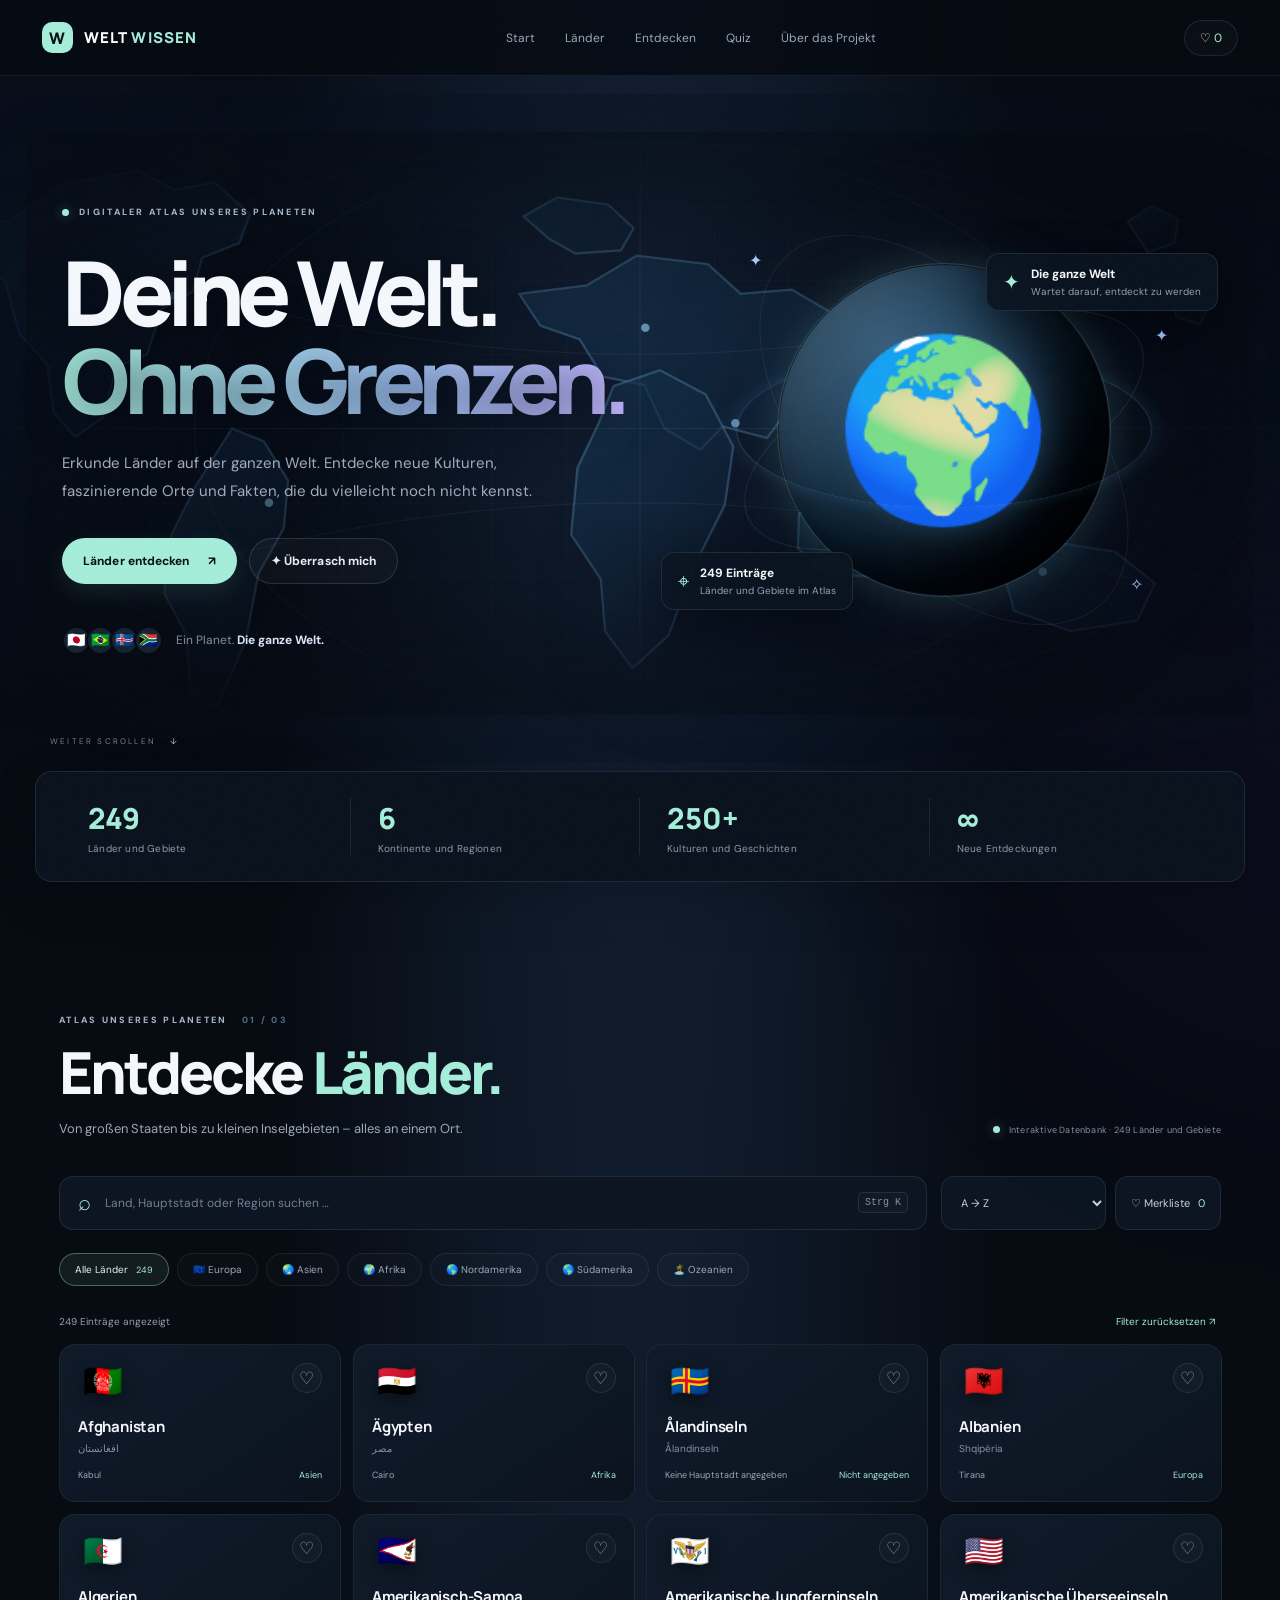
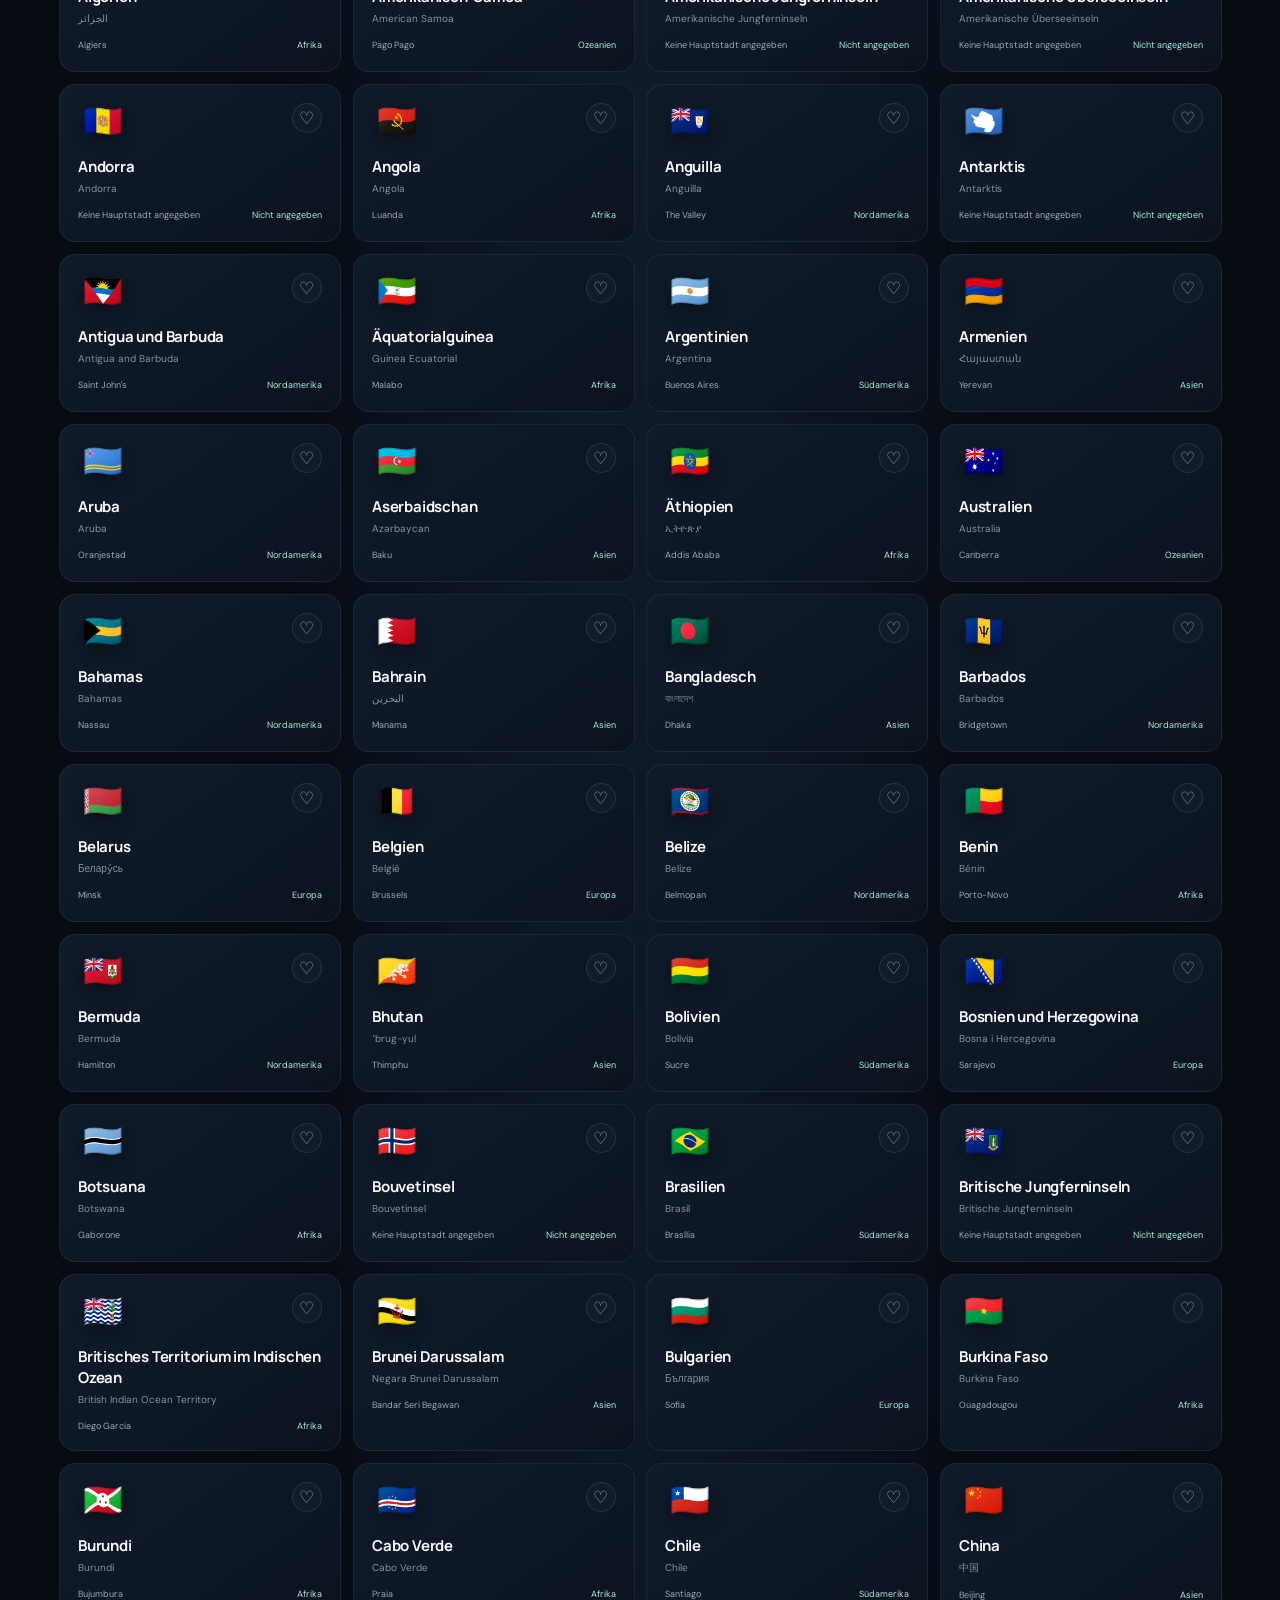
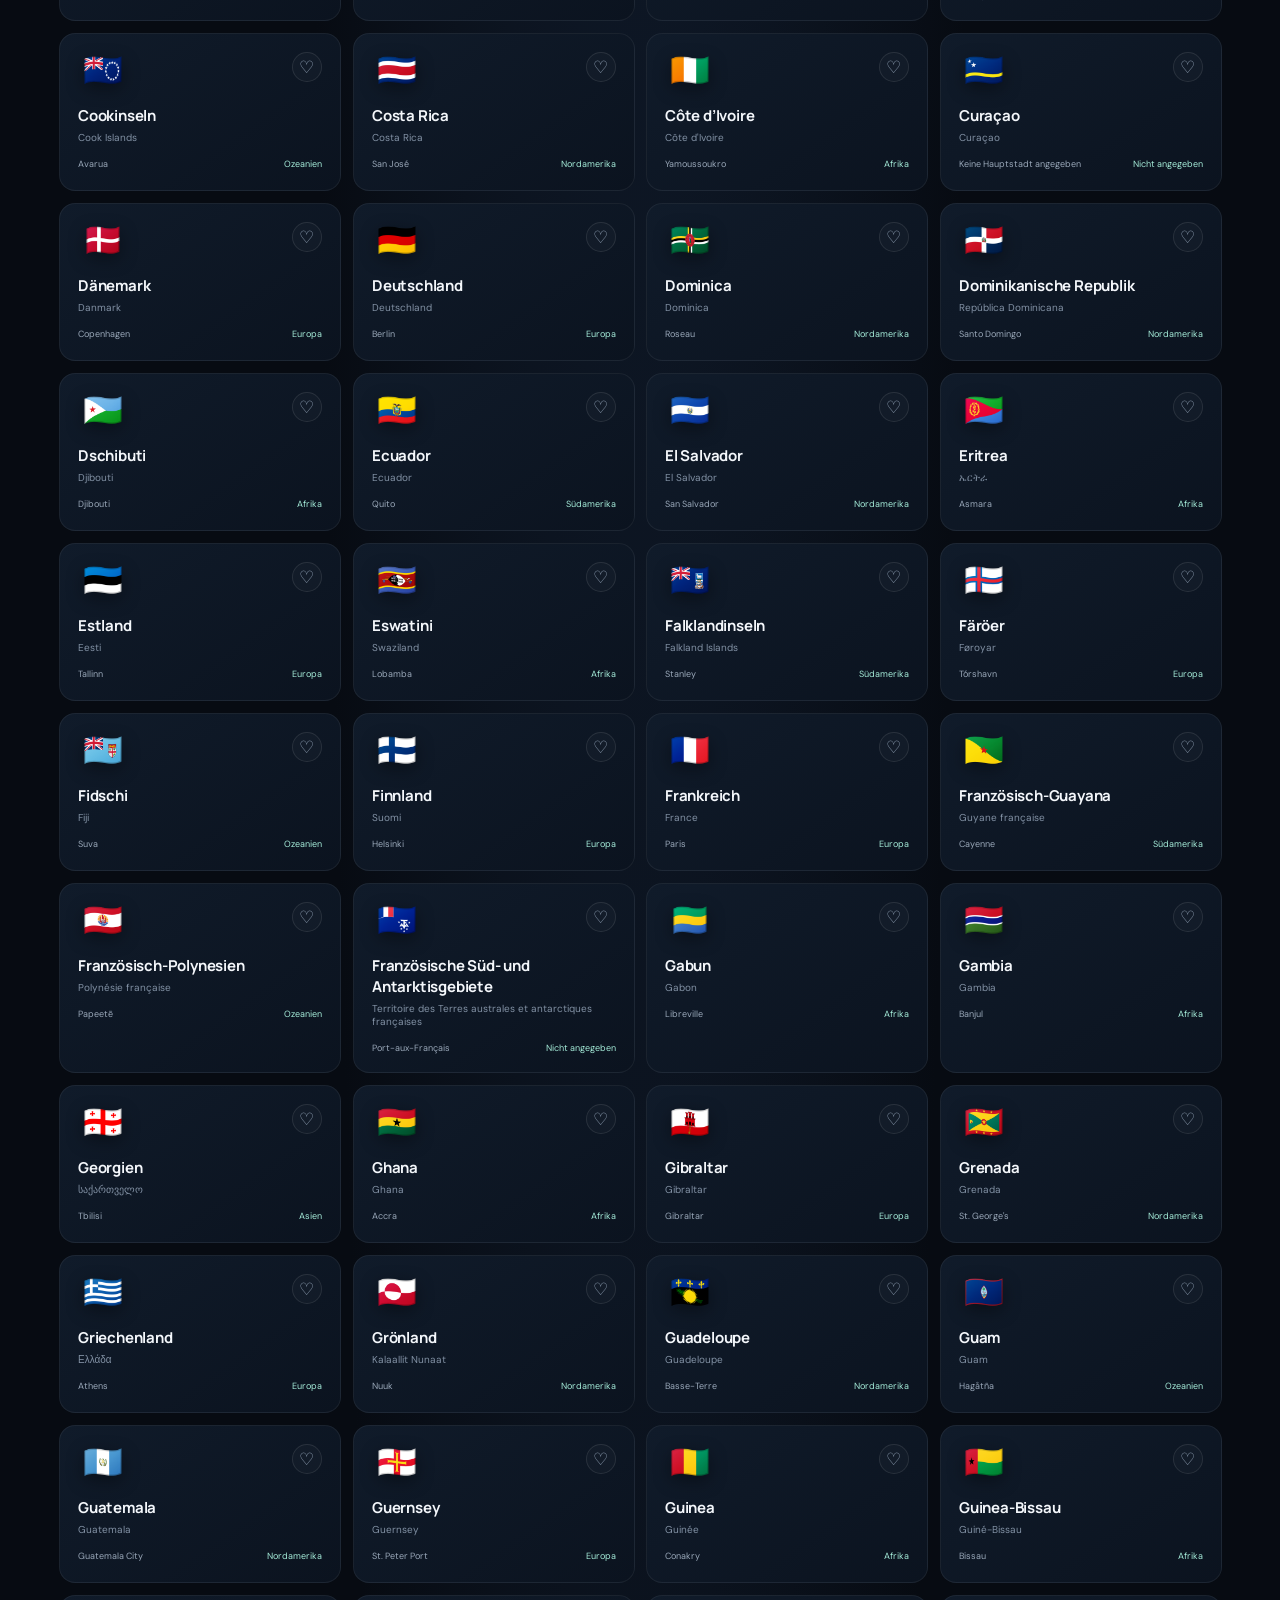
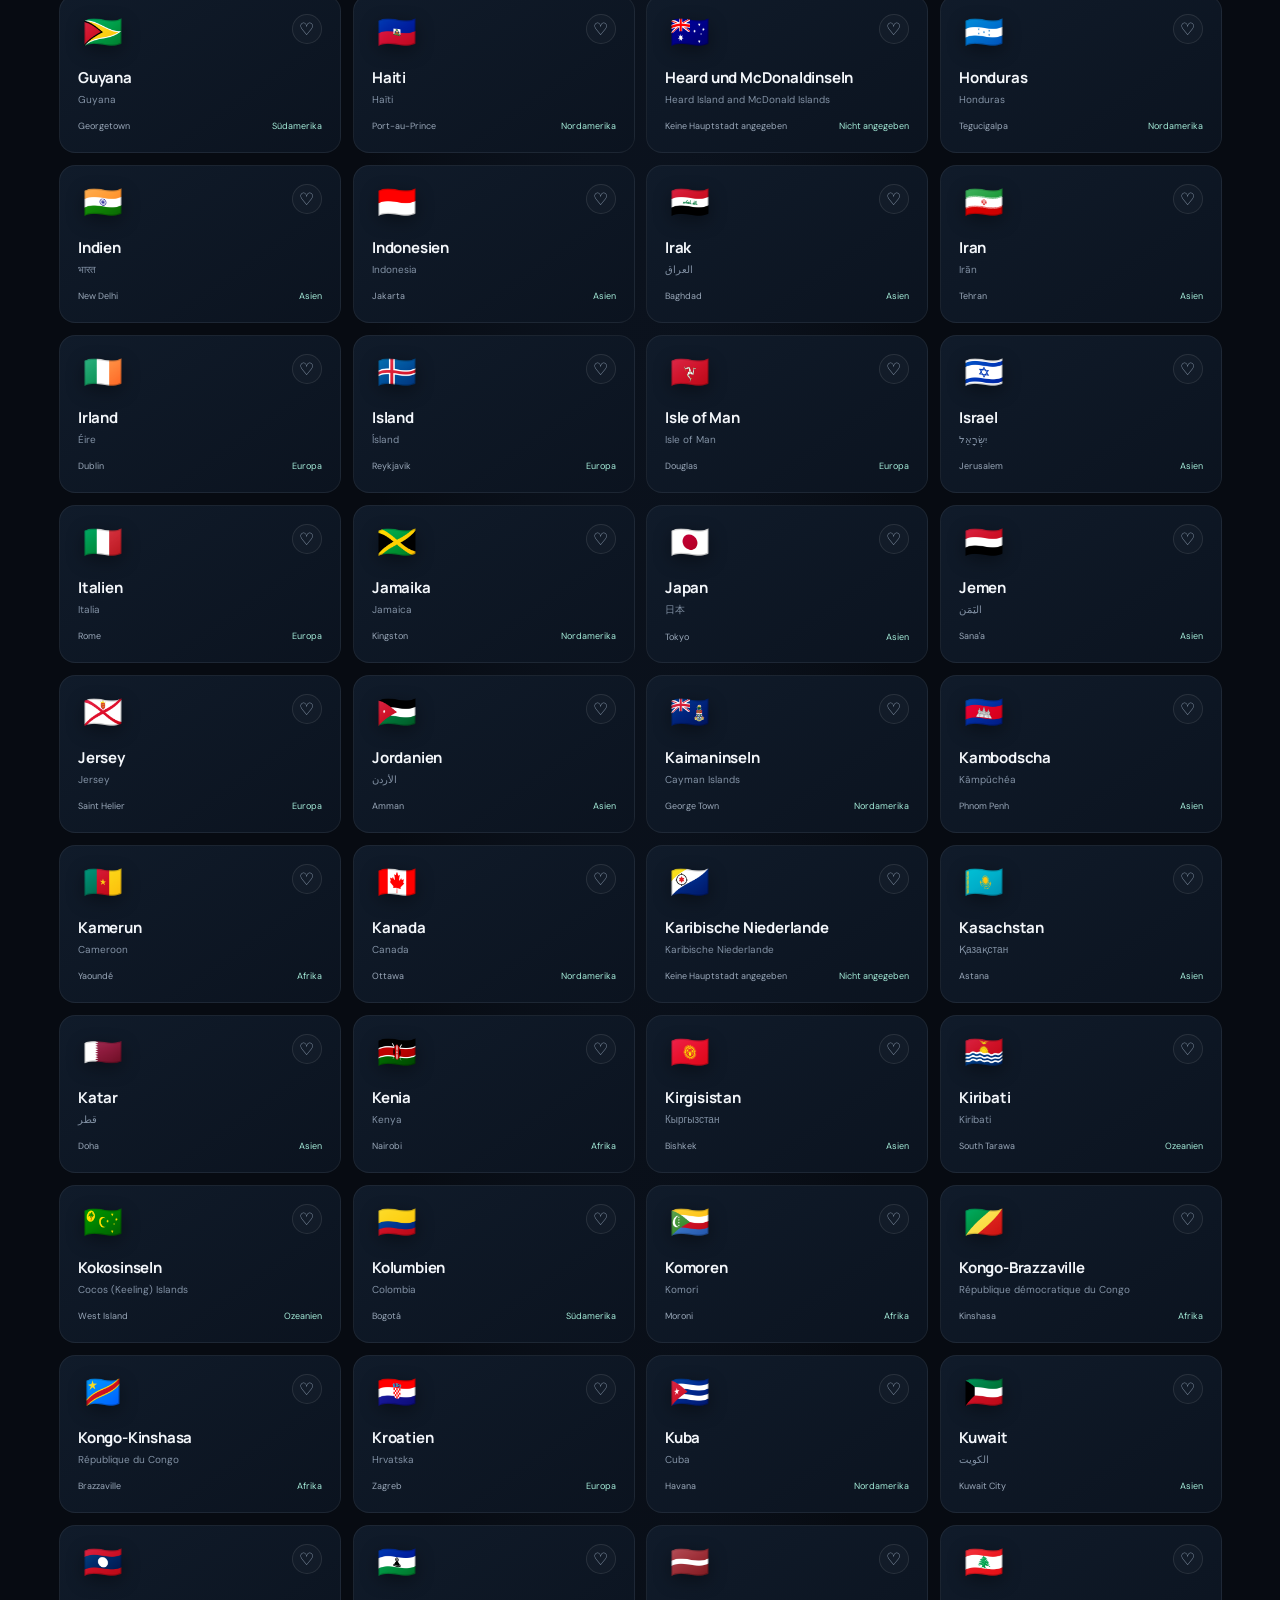
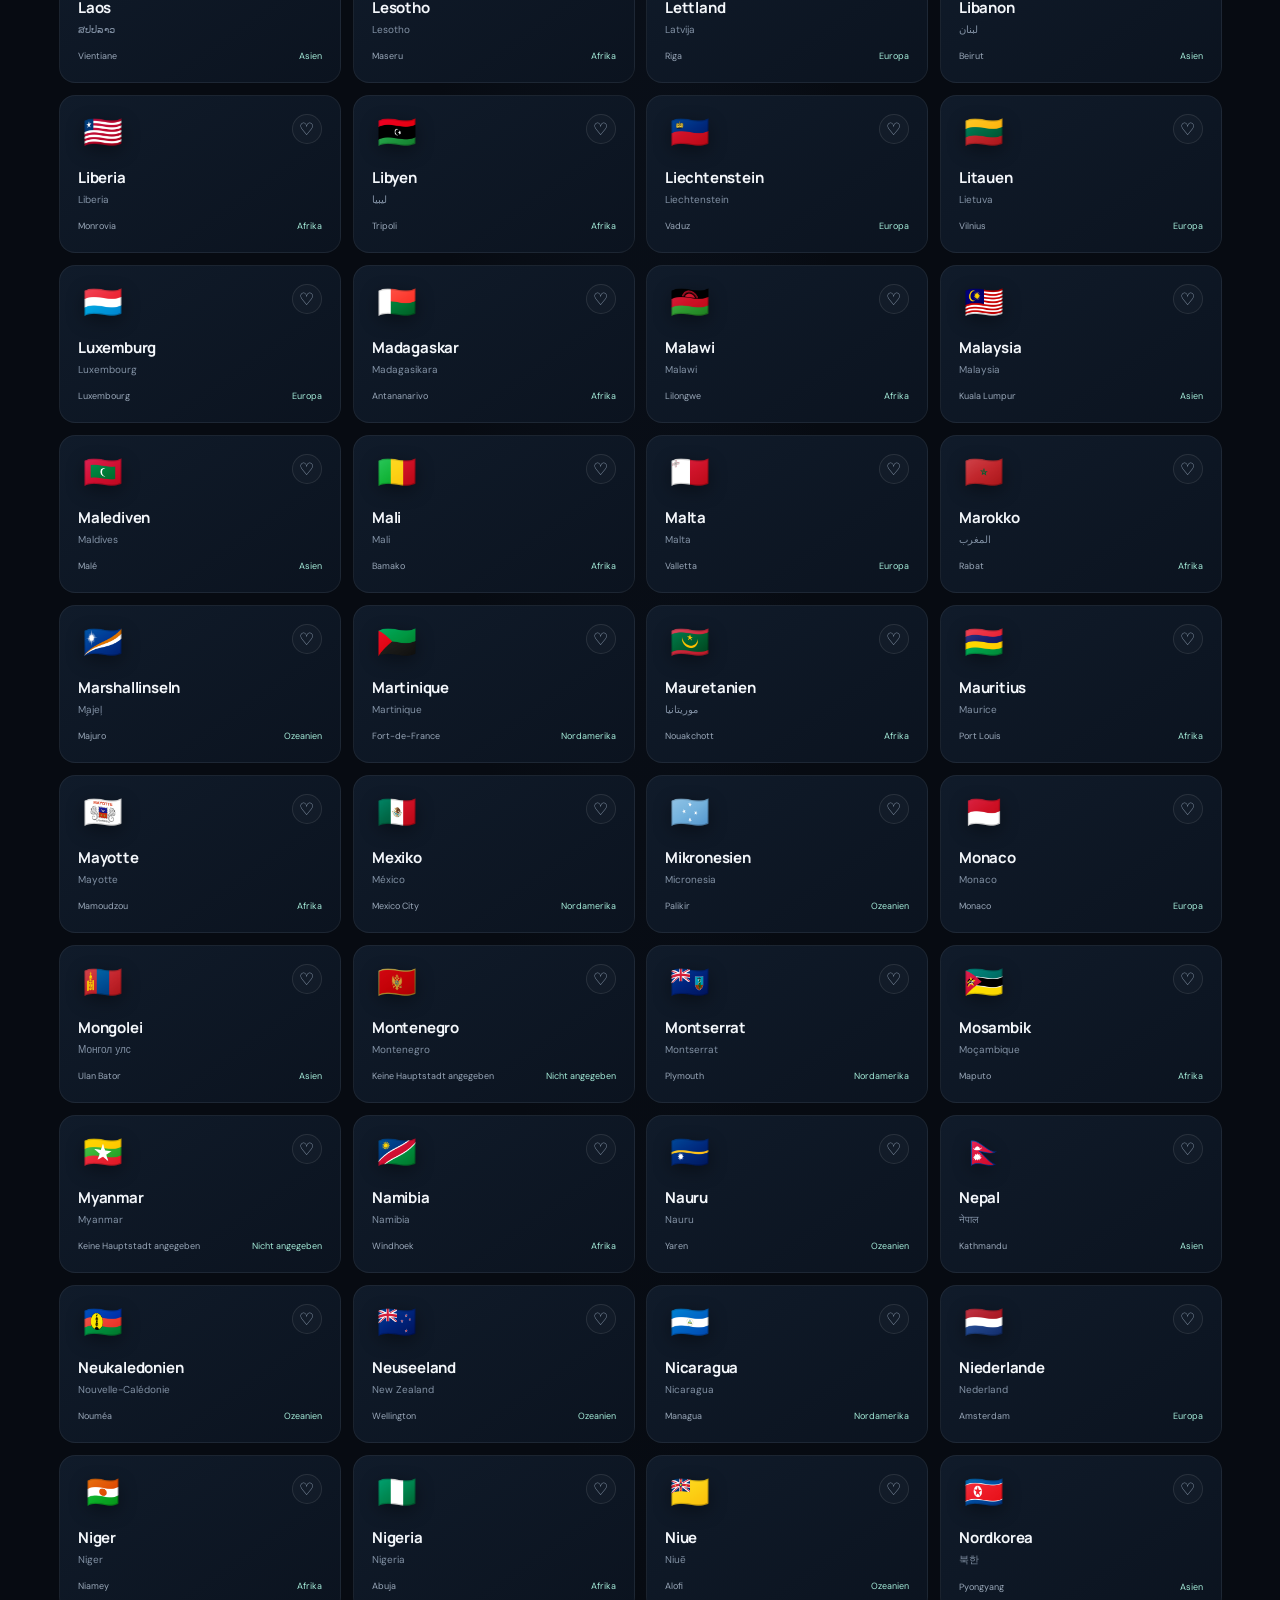
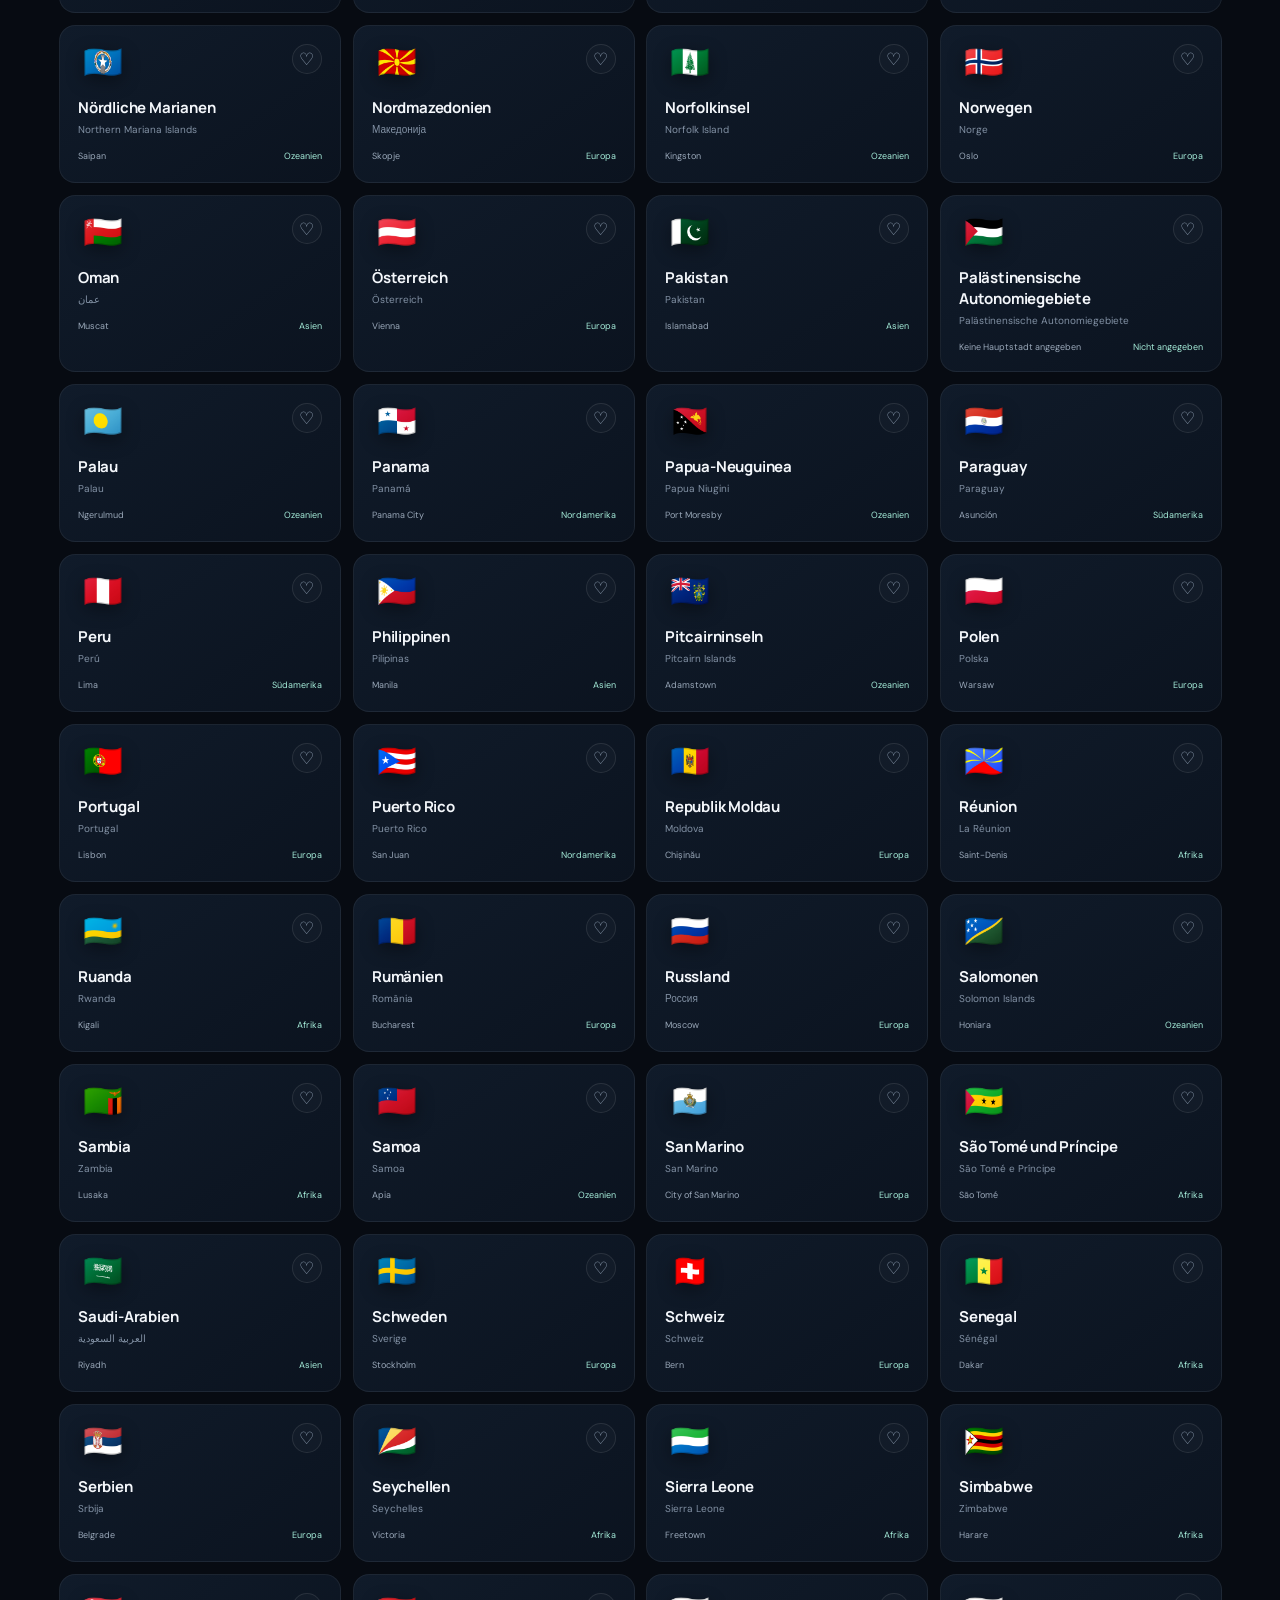
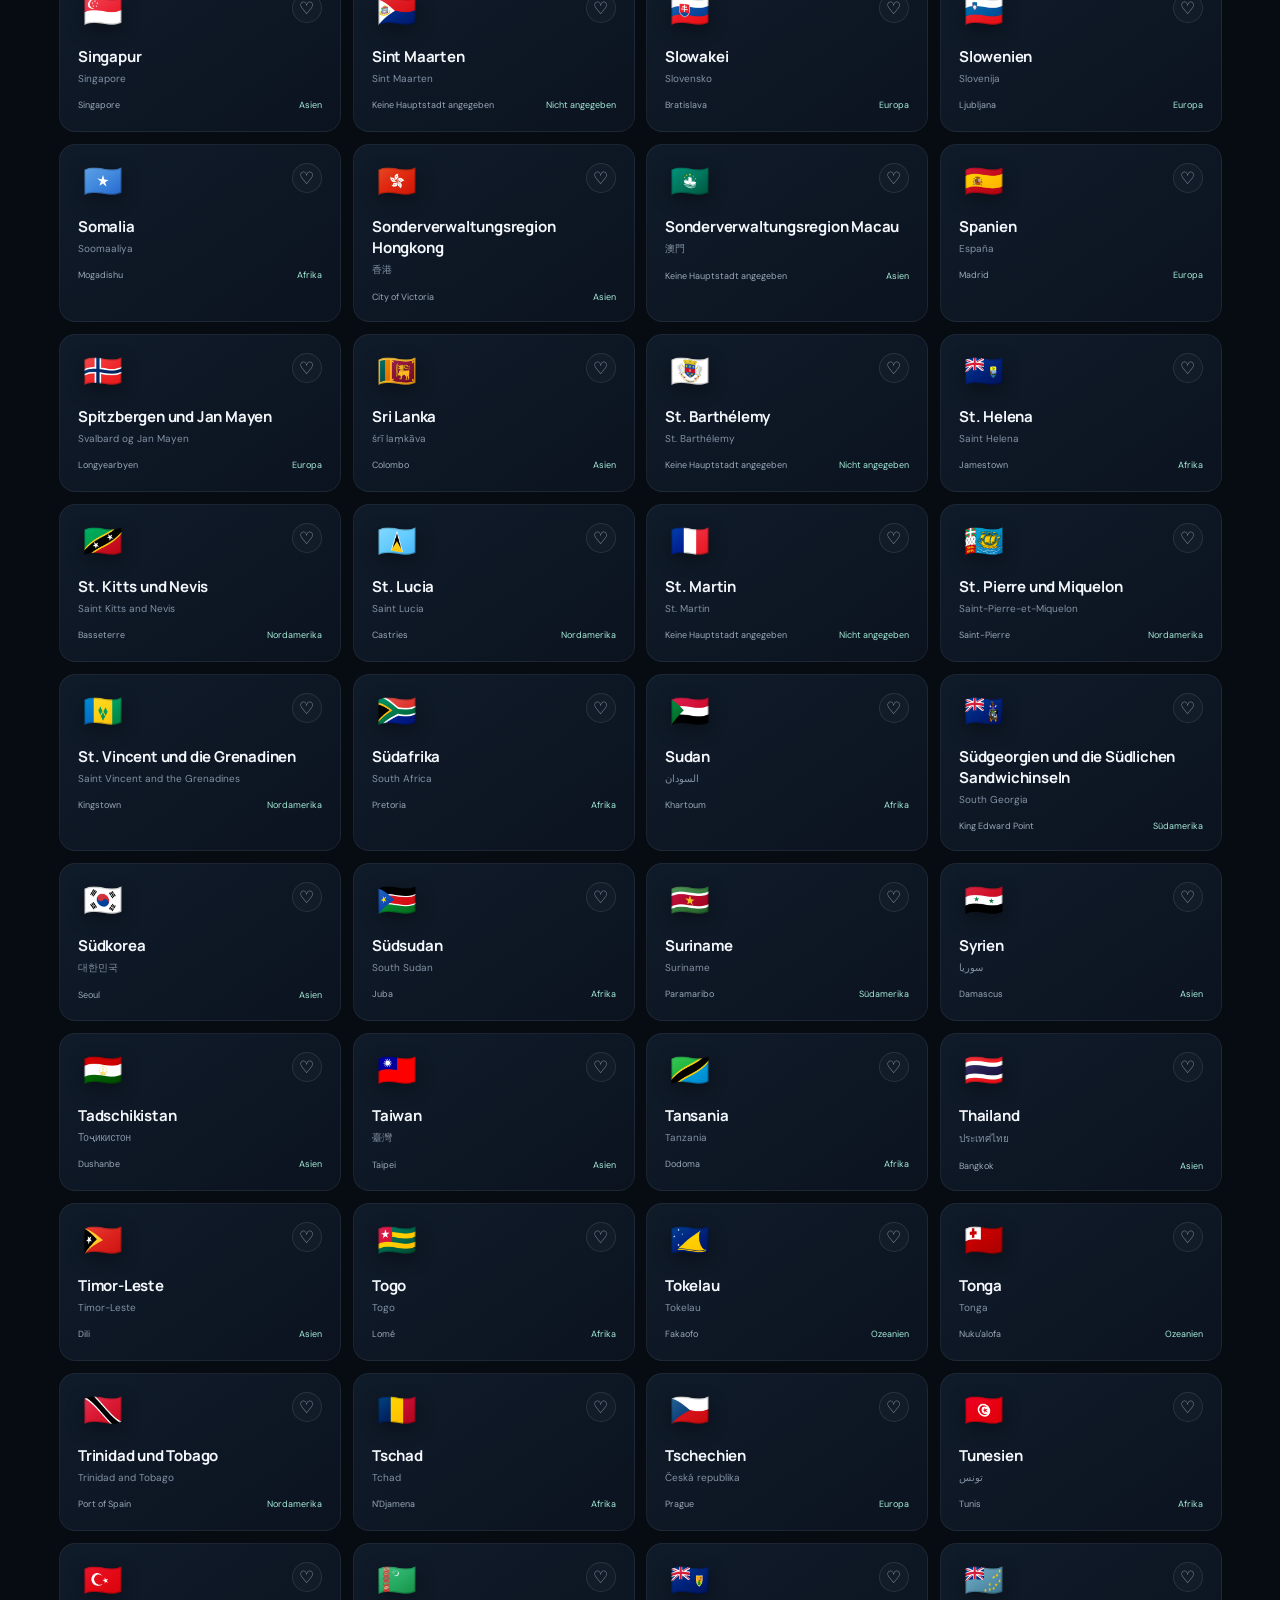
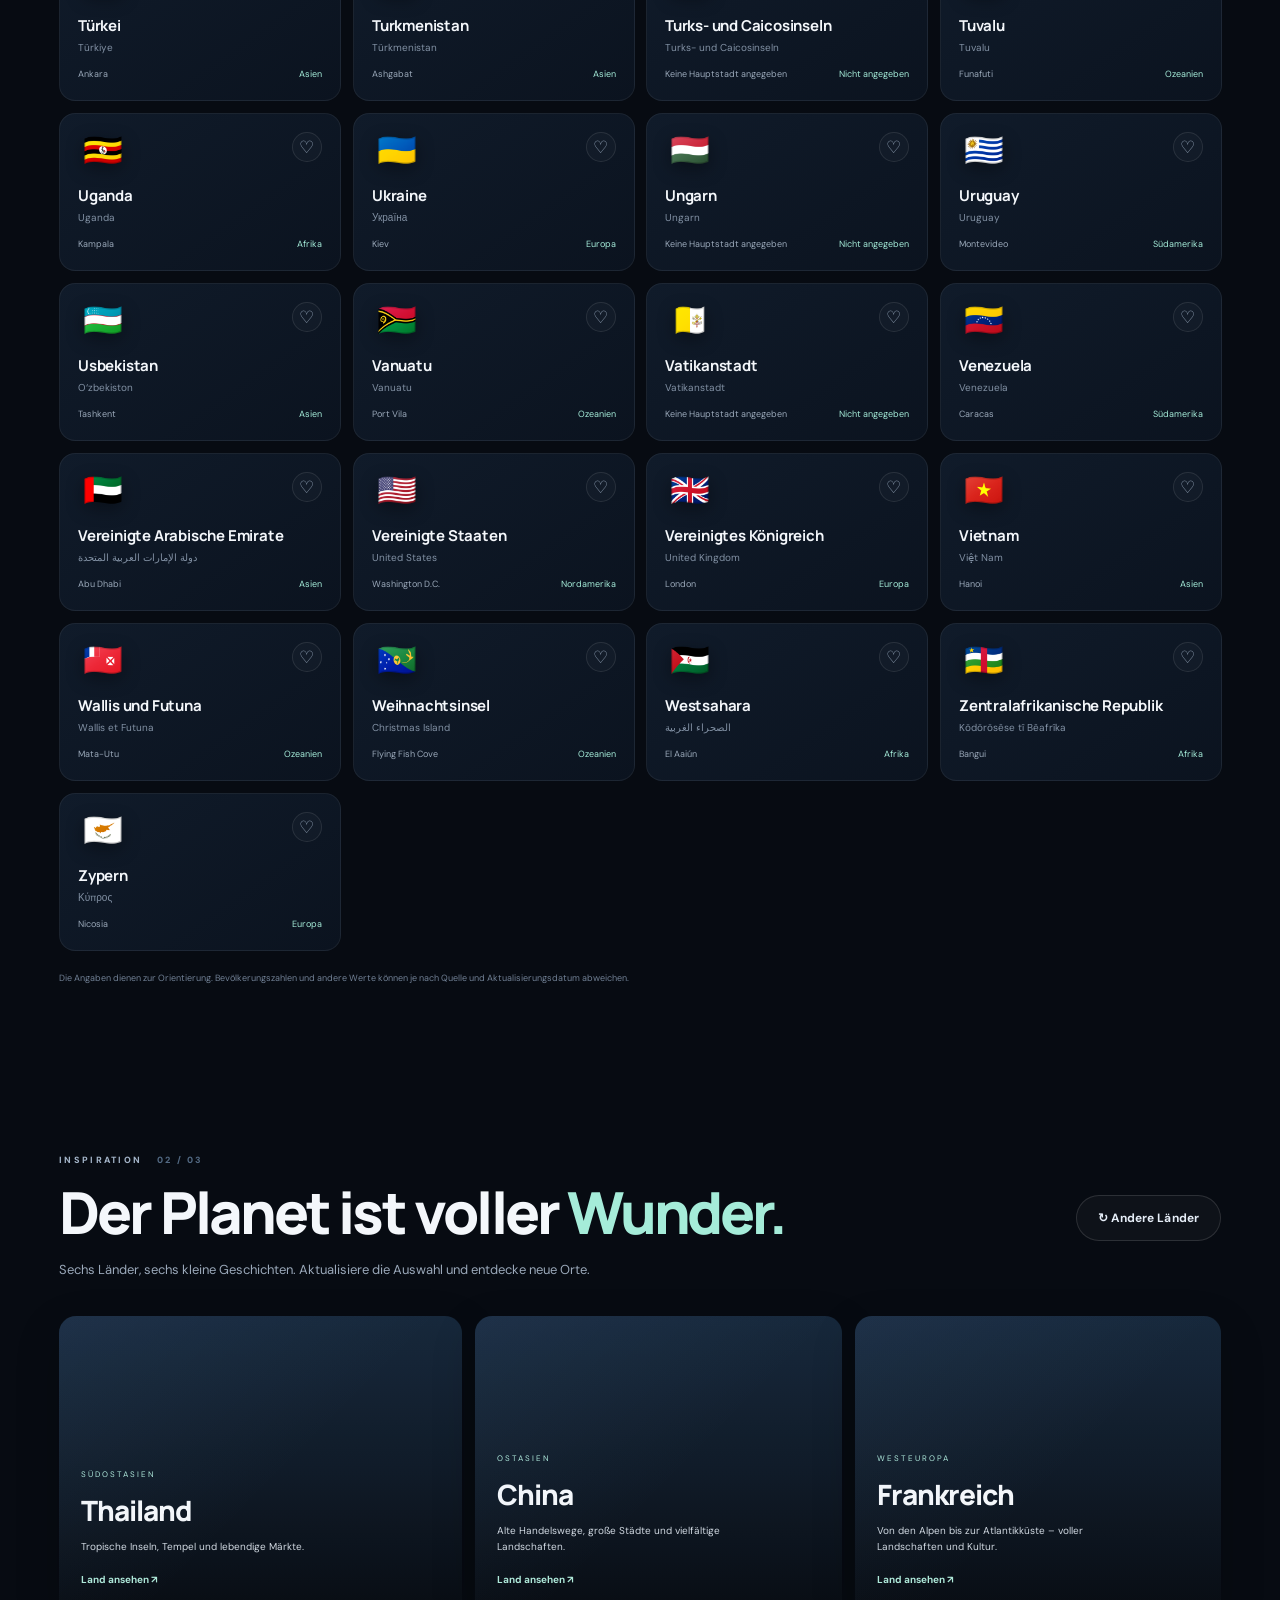
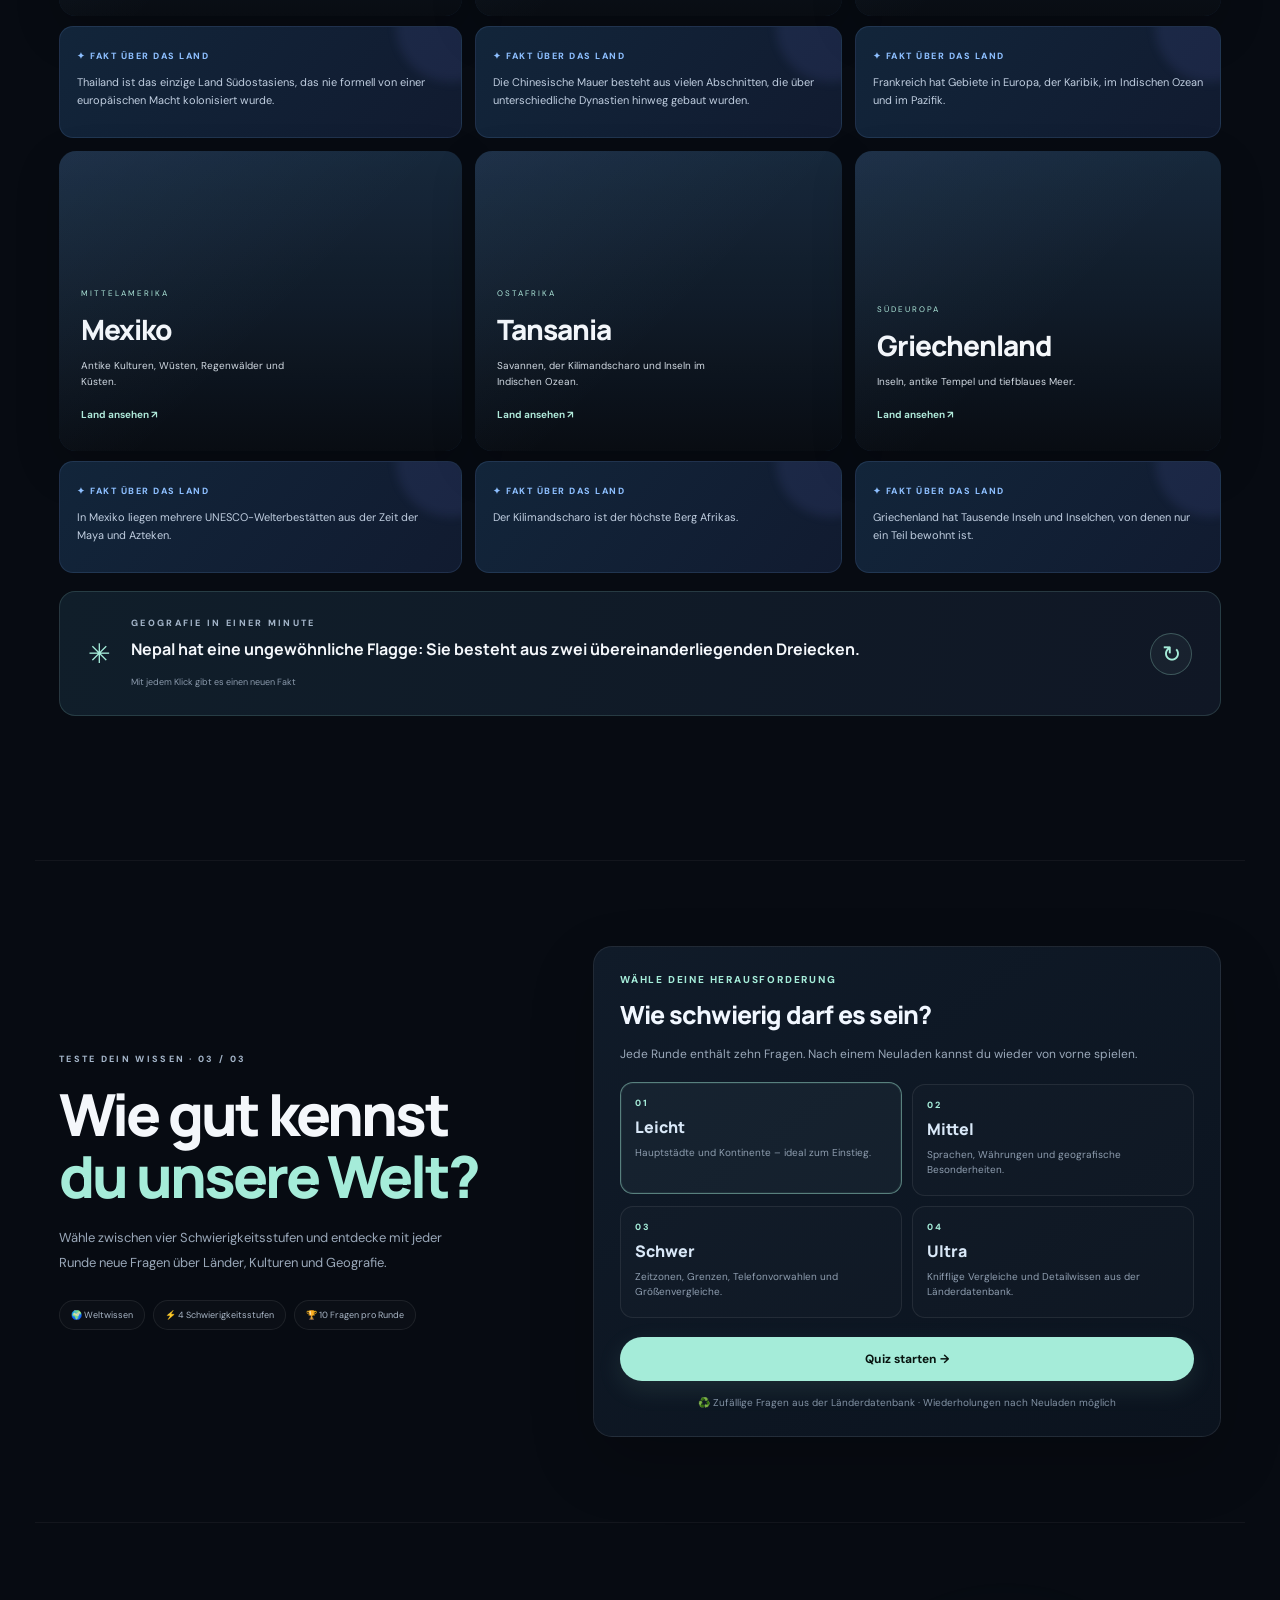
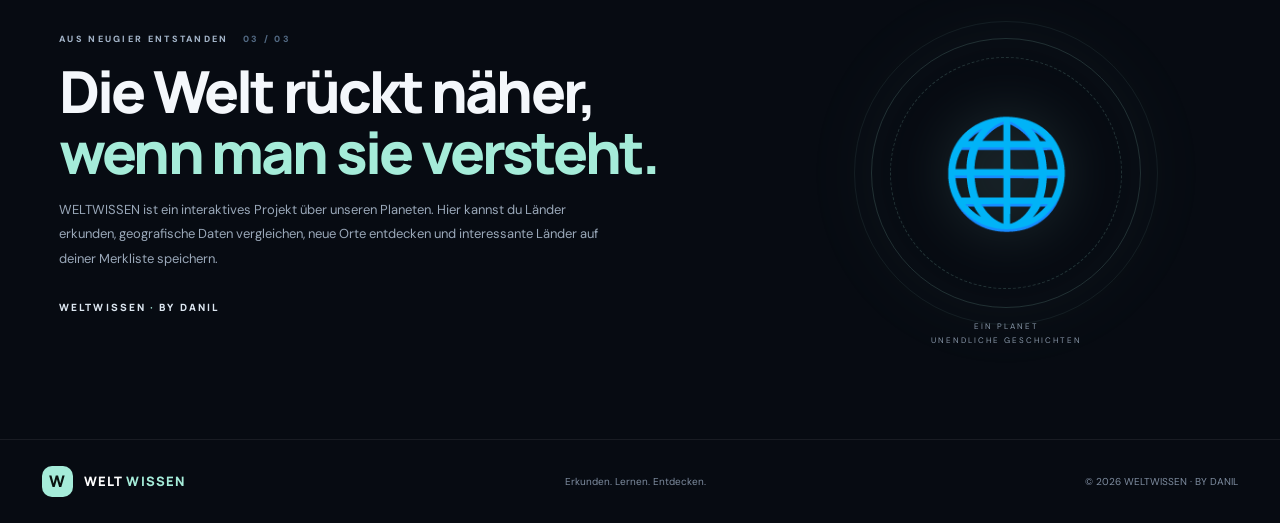
==== commit 9489c5bb: "Match browser theme color to new WELTWISSEN design" ====
--- a/index.html
+++ b/index.html
@@ -1,7 +1,7 @@
 <!doctype html>
 <html lang="de">
 <head>
-<meta charset="UTF-8"><meta name="viewport" content="width=device-width,initial-scale=1"><meta name="theme-color" content="#07111f">
+<meta charset="UTF-8"><meta name="viewport" content="width=device-width,initial-scale=1"><meta name="theme-color" content="#070b12">
 <meta name="description" content="WELTWISSEN – ein interaktiver Atlas mit Ländern, Kulturen, Fakten und Quiz."><title>WELTWISSEN — Entdecke die Welt</title>
 <link rel="preconnect" href="https://fonts.googleapis.com"><link rel="preconnect" href="https://fonts.gstatic.com" crossorigin><link href="https://fonts.googleapis.com/css2?family=DM+Sans:wght@400;500;600;700;800&family=Manrope:wght@400;500;600;700;800&display=swap" rel="stylesheet"><link rel="stylesheet" href="style.css">
 </head>
--- a/style.css
+++ b/style.css
@@ -66,3 +66,239 @@
 .hero h1{ text-shadow:0 8px 40px #02081788 }
 @media(max-width:650px){.hero:before{inset:40px -95% 80px;background-size:auto 85%;opacity:.62}.hero-content{padding:0}}
 @media(prefers-reduced-motion:reduce){.hero:before{animation:none!important}}
+
+
+/* QUIZ LEVEL SELECTOR + GENERATED QUESTION UI */
+.quiz-start{display:flex;flex-direction:column;min-height:100%;gap:14px}
+.quiz-start-kicker{font-size:10px;font-weight:800;letter-spacing:1.8px;color:#8ebeff}
+.quiz-start h3{font:800 26px/1.2 Manrope;margin:0;color:#f1f7ff}
+.quiz-start>p{margin:0;color:#9aadc4;font-size:12px;line-height:1.7}
+.quiz-levels{display:grid;grid-template-columns:1fr 1fr;gap:10px;margin:5px 0}
+.quiz-level{display:flex;flex-direction:column;align-items:flex-start;text-align:left;gap:7px;min-height:112px;padding:14px;border:1px solid #8abaff28;border-radius:14px;background:#ffffff06;color:#d9e8f8;cursor:pointer;transition:.2s}
+.quiz-level:hover,.quiz-level.selected{border-color:#7cbaffaa;background:linear-gradient(140deg,#4279bb2b,#8b78ff16);transform:translateY(-2px)}
+.quiz-level-number{font-size:9px;letter-spacing:1.5px;color:#82bfff;font-weight:800}
+.quiz-level strong{font:800 16px Manrope}
+.quiz-level small{font-size:10px;line-height:1.5;color:#9cafc6}
+.quiz-start-button{width:100%;justify-content:center}
+.quiz-history-note{font-size:10px;line-height:1.5;color:#7f96b2;text-align:center}
+.quiz-change-level{margin:12px auto 0}
+.quiz-result .button{display:block}
+@media(max-width:650px){.quiz-level{min-height:105px;padding:11px}.quiz-start h3{font-size:23px}.quiz-levels{gap:8px}}
+
+
+/* WELTWISSEN — premium editorial redesign */
+:root{
+ --bg:#070b12;--bg2:#0b111b;--panel:#0e1724;--line:rgba(194,214,239,.11);
+ --text:#f4f7fb;--muted:#91a0b4;--cyan:#8de6d2;--blue:#86aefb;--violet:#b3a4ff;--radius:20px;
+}
+html{scroll-padding-top:96px;background:var(--bg)}
+body{background:radial-gradient(ellipse at 50% -18%,#15243a 0,transparent 43%),var(--bg);color:var(--text);font-family:'DM Sans',sans-serif}
+::selection{background:#8de6d244;color:#fff}
+.noise{opacity:.012}
+.ambient{opacity:.08;filter:blur(155px)}
+.header{height:76px;max-width:1320px;padding:0 42px;border-bottom:1px solid rgba(194,214,239,.09);position:sticky;top:0;background:#070b12d9;backdrop-filter:blur(22px)}
+.logo{font-size:15px;letter-spacing:1.1px}
+.logo-mark{width:31px;height:31px;border-radius:10px;background:#a5ecd9;color:#08130f;box-shadow:none;font-size:16px}
+.logo-accent{color:#a5ecd9}
+.header nav{gap:30px}
+.header nav a{font-size:12px;color:#9aa8ba}
+.header nav a:hover{color:#a5ecd9}
+.icon-button,.menu-button{border-color:var(--line);background:#ffffff06;border-radius:999px;padding:9px 15px;font-size:12px}
+.icon-button span{color:#a5ecd9}
+.hero{max-width:1320px;min-height:690px;padding:108px 62px 94px;grid-template-columns:1.05fr .95fr}
+.hero:before{opacity:.68}
+.hero:after{background:radial-gradient(ellipse at 50% 50%,transparent 20%,#070b12 78%);opacity:.45}
+.eyebrow,.kicker{font-size:9px;letter-spacing:2.3px;color:#a4b5c9}
+.pulse-dot,.live-dot{background:#a5ecd9;box-shadow:0 0 12px #a5ecd966}
+.hero h1{font-size:clamp(60px,7vw,94px);letter-spacing:-6.5px;line-height:.98;margin:30px 0 25px}
+.hero h1 span{background:linear-gradient(100deg,#a5ecd9 0%,#a5c8f8 60%,#c5b7ff 100%);background-clip:text}
+.hero-lead{font-size:15px;line-height:1.9;color:#a1adbd;max-width:470px}
+.button{border-radius:999px;padding:14px 21px;font-size:12px;letter-spacing:.1px}
+.button:hover{transform:translateY(-2px)}
+.button-primary{background:#a5ecd9;color:#07130f;box-shadow:0 8px 26px #a5ecd91a}
+.button-primary:hover{box-shadow:0 12px 32px #a5ecd933}
+.button-glass{background:#ffffff08;border:1px solid #ffffff20;color:#e5edf7}
+.hero-meta{margin-top:42px;color:#8290a2}
+.avatar-stack span{background:#152333;border-color:var(--bg)}
+.hero-visual{height:470px}
+.planet{width:min(330px,70vw);background:radial-gradient(circle at 32% 25%,#365b77,#152e43 58%,#09131f 82%);box-shadow:inset -35px -30px 65px #02060c,0 0 65px #8de6d21b,0 0 130px #8daefb12}
+.planet:before{border-color:#b4e9e033;box-shadow:0 0 36px #8de6d21a}
+.planet>span{font-size:176px;filter:drop-shadow(0 12px 20px #0008)}
+.orbit{border-color:#b2d9e51c}
+.orbit-two{border-color:#b3a4ff1a}
+.planet-label{border-color:#c3e7e51c;background:#0b1523e8;box-shadow:0 15px 45px #0005;border-radius:13px}
+.planet-label i{color:#a5ecd9}
+.planet-label small{color:#91a0b4}
+.hero-scroll{color:#748398;font-size:8px;letter-spacing:2.2px}
+.stats-strip{max-width:1210px;margin:0 auto 28px;padding:26px 25px;border-radius:17px;background:#0b131f;border:1px solid var(--line);box-shadow:0 18px 55px #0002}
+.stats-strip div{padding:0 27px}
+.stats-strip strong{font-size:29px;background:none;color:#a5ecd9}
+.stats-strip span{font-size:10px;color:#8d9caf;letter-spacing:.2px}
+.section,.discover-section,.about-section{max-width:1210px;padding:104px 24px}
+.section-heading{margin-bottom:34px}
+.section-heading h2,.about-copy h2{font-size:clamp(38px,4.6vw,58px);letter-spacing:-2.8px;line-height:1.06}
+.section-heading h2 em,.about-copy h2 em{color:#a5ecd9}
+.section-heading p,.about-copy p{color:#9aa8b9;font-size:13px;line-height:1.9}
+.heading-note{color:#8190a3;font-size:9px;letter-spacing:.2px}
+.explorer{margin:34px 0 22px;gap:14px}
+.search-wrap{height:54px;max-width:none;padding:0 18px;background:#0c1521;border:1px solid var(--line);border-radius:14px}
+.search-wrap:focus-within{border-color:#a5ecd966;box-shadow:0 0 0 3px #a5ecd90d}
+.search-wrap>span{font-size:22px;color:#a5ecd9}
+.search-wrap input{font-size:12px;color:#f2f6fb}
+.search-wrap input::placeholder{color:#718096}
+.search-wrap kbd{border-color:#ffffff18;color:#8493a6;background:#ffffff05}
+.control-wrap select,.filter-fav{background:#0c1521;border:1px solid var(--line);border-radius:13px;color:#c5d0dc;padding:0 15px;font-size:11px}
+.control-wrap select option{background:#0c1521}
+.filter-fav span{color:#a5ecd9}
+.region-tabs{gap:8px;margin:23px 0}
+.region-tab{border:1px solid #ffffff13;background:#ffffff04;border-radius:999px;padding:9px 15px;color:#9ba9ba;font-size:10px}
+.region-tab:hover,.region-tab.active{background:#a5ecd914;border-color:#a5ecd95c;color:#dff9f1}
+.region-tab span{color:#a5ecd9}
+.catalog-top{color:#94a2b3;font-size:10px;margin:28px 0 15px}
+.text-button{color:#a5ecd9;font-size:10px}
+.country-grid{grid-template-columns:repeat(4,minmax(0,1fr));gap:12px}
+.country-card{background:linear-gradient(145deg,#101b2a,#0b131f);border:1px solid #ffffff10;border-radius:16px;padding:18px;min-height:158px;transition:transform .25s,border-color .25s,background .25s;box-shadow:none}
+.country-card:hover{transform:translateY(-4px);border-color:#a5ecd94d;background:linear-gradient(145deg,#142437,#0d1825);box-shadow:0 18px 35px #0003}
+.card-fav{background:#ffffff06;border-color:#ffffff18;color:#91a1b5}
+.card-fav.saved{color:#ff9eae;background:#ff5e8314;border-color:#ff9eae45}
+.country-card h3{font:700 15px Manrope;margin:17px 0 5px;letter-spacing:-.2px}
+.country-card .native-name{color:#8291a4;font-size:10px}
+.card-bottom{color:#9aa8b9;font-size:9px}
+.card-bottom span:last-child{color:#a5ecd9}
+.loading-state{color:#b1bdcb}
+.loading-state span{color:#8190a3}
+.loader{border-color:#ffffff18;border-top-color:#a5ecd9}
+.data-note{font-size:9px;color:#718095;line-height:1.7}
+.discover-section{padding-top:55px}
+.feature-grid{gap:13px}
+.feature-card{height:365px;border-radius:17px;filter:saturate(.82);transition:transform .35s,filter .35s}
+.feature-card:hover{transform:translateY(-4px);filter:saturate(1)}
+.feature-overlay{background:linear-gradient(0deg,#070b12f2 0%,#070b1278 48%,#070b1208 100%)}
+.feature-content{left:22px;right:20px;bottom:22px}
+.feature-tag{color:#a5ecd9;font-size:8px;letter-spacing:2px}
+.feature-content h3{font-size:28px;letter-spacing:-1px}
+.feature-content p{color:#d0d9e3;font-size:10px}
+.feature-link{color:#a5ecd9;font-size:10px}
+.fact-banner{margin-top:18px;padding:25px 28px;gap:20px;border:1px solid #a5ecd927;border-radius:16px;background:linear-gradient(105deg,#101e2a,#101725)}
+.fact-icon{color:#a5ecd9;font-size:27px}
+.fact-banner h3{font-size:16px;line-height:1.5}
+.fact-banner span{color:#8b9aac;font-size:9px}
+.fact-refresh{border-color:#a5ecd944;background:#a5ecd90d;color:#a5ecd9}
+.about-section{padding-top:110px;padding-bottom:125px}
+.about-copy{max-width:630px}
+.about-copy h2{font-size:clamp(42px,5vw,58px)}
+.about-copy p{max-width:550px}
+.about-sign{font-size:10px;letter-spacing:2.1px;color:#dce6f0}
+.about-sign span{color:#a5ecd9}
+.about-orb{width:270px;height:270px;margin-right:80px;border-color:#a5ecd92b;box-shadow:0 0 90px #a5ecd90c,inset 0 0 60px #a5ecd908}
+.about-orb:before,.about-orb:after{border-color:#a5ecd92c}
+.about-orb-inner{font-size:105px;filter:drop-shadow(0 0 28px #a5ecd933)}
+.orb-caption{color:#8796a8;font-size:8px;letter-spacing:2px}
+footer{max-width:1320px;padding:26px 42px;border-color:#ffffff12;color:#7f8da0}
+footer .logo{font-size:13px}
+.country-modal{border-color:#ffffff20;border-radius:20px;background:#0b131f}
+.country-modal::backdrop{background:#02060cdb}
+.modal-hero:after{background:linear-gradient(0deg,#0b131f 0%,#0b131f1c 95%)}
+.modal-content{padding:25px 30px 32px}
+.modal-stat{background:#ffffff06;border-color:#ffffff12}
+.modal-link{background:#a5ecd90d;border-color:#a5ecd92b;color:#a5ecd9}
+.toast{border:1px solid #a5ecd944;background:#101e2a;color:#eaf8f4;box-shadow:0 15px 40px #0007}
+.quiz-section{max-width:1210px;margin:40px auto 0;padding:85px 24px;border-top:1px solid #ffffff0c;border-bottom:1px solid #ffffff0c;gap:70px}
+.quiz-intro h2{font:800 clamp(40px,4.7vw,58px)/1.08 Manrope;letter-spacing:-2.8px}
+.quiz-intro h2 em{color:#a5ecd9;font-style:normal}
+.quiz-intro p{color:#9aa8b9;font-size:13px;line-height:1.9}
+.quiz-pills span{border:1px solid #ffffff13;background:#ffffff05;color:#aab7c7;border-radius:999px;font-size:9px;padding:8px 11px}
+.quiz-panel{background:linear-gradient(145deg,#101b29,#0b131e);border:1px solid #ffffff15;border-radius:19px;padding:26px;box-shadow:0 25px 65px #0003}
+.quiz-topline{font-size:9px;letter-spacing:1.4px;color:#92a2b5}
+.quiz-progress{background:#ffffff10;height:4px;border-radius:99px}
+.quiz-progress span{background:linear-gradient(90deg,#a5ecd9,#9ab8ff);border-radius:99px}
+.quiz-question{font:700 21px/1.4 Manrope;letter-spacing:-.5px}
+.quiz-option{border:1px solid #ffffff15;background:#ffffff05;border-radius:12px;color:#d5deea;font-size:11px;padding:13px 14px}
+.quiz-option:hover:not(:disabled){border-color:#a5ecd977;background:#a5ecd90b}
+.quiz-option>span{background:#ffffff0b;color:#a5ecd9;border-radius:7px}
+.quiz-option.correct{border-color:#6cdbb6;background:#6cdbb612}
+.quiz-option.wrong{border-color:#f28d9a;background:#f28d9a10}
+.quiz-bottom{border-color:#ffffff12;color:#8d9bad;font-size:10px}
+.quiz-start h3,.quiz-result h3{font:800 25px/1.2 Manrope;letter-spacing:-.8px}
+.quiz-start-kicker{color:#a5ecd9}
+.quiz-start>p,.quiz-result>p{color:#9aa8b9}
+.quiz-level{background:#ffffff04;border:1px solid #ffffff14;border-radius:13px}
+.quiz-level:hover,.quiz-level.selected{border-color:#a5ecd977;background:#a5ecd90c;box-shadow:inset 0 0 0 1px #a5ecd912}
+.quiz-level-number{color:#a5ecd9}
+.quiz-level small{color:#8e9daf}
+.quiz-history-note{color:#8291a4}
+.quiz-final-score{color:#a5ecd9}
+.quiz-trophy{filter:saturate(.65)}
+.button:focus-visible,.region-tab:focus-visible,.quiz-option:focus-visible,.quiz-level:focus-visible,a:focus-visible,select:focus-visible,input:focus-visible{outline:2px solid #a5ecd9;outline-offset:3px}
+@media(max-width:1000px){
+ .hero{padding-left:35px;padding-right:35px}
+ .section,.discover-section,.about-section{padding-left:32px;padding-right:32px}
+ .quiz-section{margin-left:25px;margin-right:25px}
+ .about-orb{margin-right:25px}
+}
+@media(max-width:760px){
+ .header{height:68px;padding:0 20px}
+ .header nav{top:68px;background:#0b131f;border:1px solid #ffffff14;border-radius:0 0 14px 14px;padding:18px}
+ .hero{min-height:auto;padding:82px 25px 80px;grid-template-columns:1fr;text-align:left}
+ .hero h1{font-size:clamp(54px,12vw,78px);letter-spacing:-4.5px}
+ .hero-lead{font-size:14px}
+ .hero-visual{height:370px;margin-top:10px}
+ .planet{width:260px}
+ .planet>span{font-size:140px}
+ .orbit{width:340px;height:145px}
+ .orbit-two{width:360px;height:205px}
+ .label-top{right:0;top:30px}
+ .label-bottom{left:0;bottom:25px}
+ .hero-scroll{left:25px;bottom:20px}
+ .stats-strip{margin:0 16px 20px;padding:19px 10px;grid-template-columns:repeat(2,1fr);gap:18px 0}
+ .stats-strip div{padding:0 15px;border-right:0}
+ .stats-strip div:nth-child(odd){border-right:1px solid var(--line)}
+ .stats-strip strong{font-size:25px}
+ .section,.discover-section,.about-section{padding:78px 20px}
+ .section-heading{align-items:flex-start;flex-direction:column}
+ .section-heading h2,.about-copy h2{font-size:42px}
+ .heading-note{padding:0}
+ .explorer{flex-direction:column}
+ .search-wrap{max-width:none}
+ .control-wrap{height:48px}
+ .control-wrap select{flex:1;min-width:0}
+ .country-grid{grid-template-columns:repeat(2,minmax(0,1fr));gap:9px}
+ .country-card{padding:14px;min-height:145px}
+ .country-card h3{font-size:14px}
+ .card-bottom{font-size:8px;gap:6px}
+ .feature-grid{grid-template-columns:1fr 1fr}
+ .feature-card{height:290px}
+ .feature-wrap:first-child{grid-column:1/-1}
+ .feature-wrap:first-child .feature-card{height:340px}
+ .fact-banner{padding:20px;gap:14px}
+ .fact-banner h3{font-size:14px}
+ .about-section{gap:35px;flex-direction:column;align-items:flex-start}
+ .about-orb{align-self:center;margin:25px auto 30px;width:220px;height:220px}
+ .about-orb-inner{font-size:85px}
+ .quiz-section{margin:20px 15px 0;padding:65px 5px;grid-template-columns:1fr;gap:28px}
+ .quiz-panel{padding:20px}
+ footer{padding:23px 20px;gap:13px;flex-wrap:wrap}
+ footer>span:last-child{width:100%}
+}
+@media(max-width:430px){
+ .hero{padding-top:65px}
+ .hero-buttons{gap:8px}
+ .button{padding:13px 16px;font-size:11px}
+ .hero-visual{height:320px}
+ .planet{width:225px}
+ .planet>span{font-size:120px}
+ .planet-label{padding:9px 11px}
+ .planet-label small{font-size:9px}
+ .section-heading h2,.about-copy h2{font-size:37px}
+ .feature-grid{grid-template-columns:1fr}
+ .feature-wrap:first-child{grid-column:auto}
+ .feature-card,.feature-wrap:first-child .feature-card{height:310px}
+ .quiz-levels{grid-template-columns:1fr 1fr}
+ .quiz-level{min-height:112px}
+ .modal-content{padding:20px}
+ .modal-stats{grid-template-columns:1fr}
+ .detail-grid{grid-template-columns:1fr}
+}
+@media(prefers-reduced-motion:reduce){
+ *,*::before,*::after{scroll-behavior:auto!important;animation-duration:.01ms!important;animation-iteration-count:1!important;transition-duration:.01ms!important}
+}
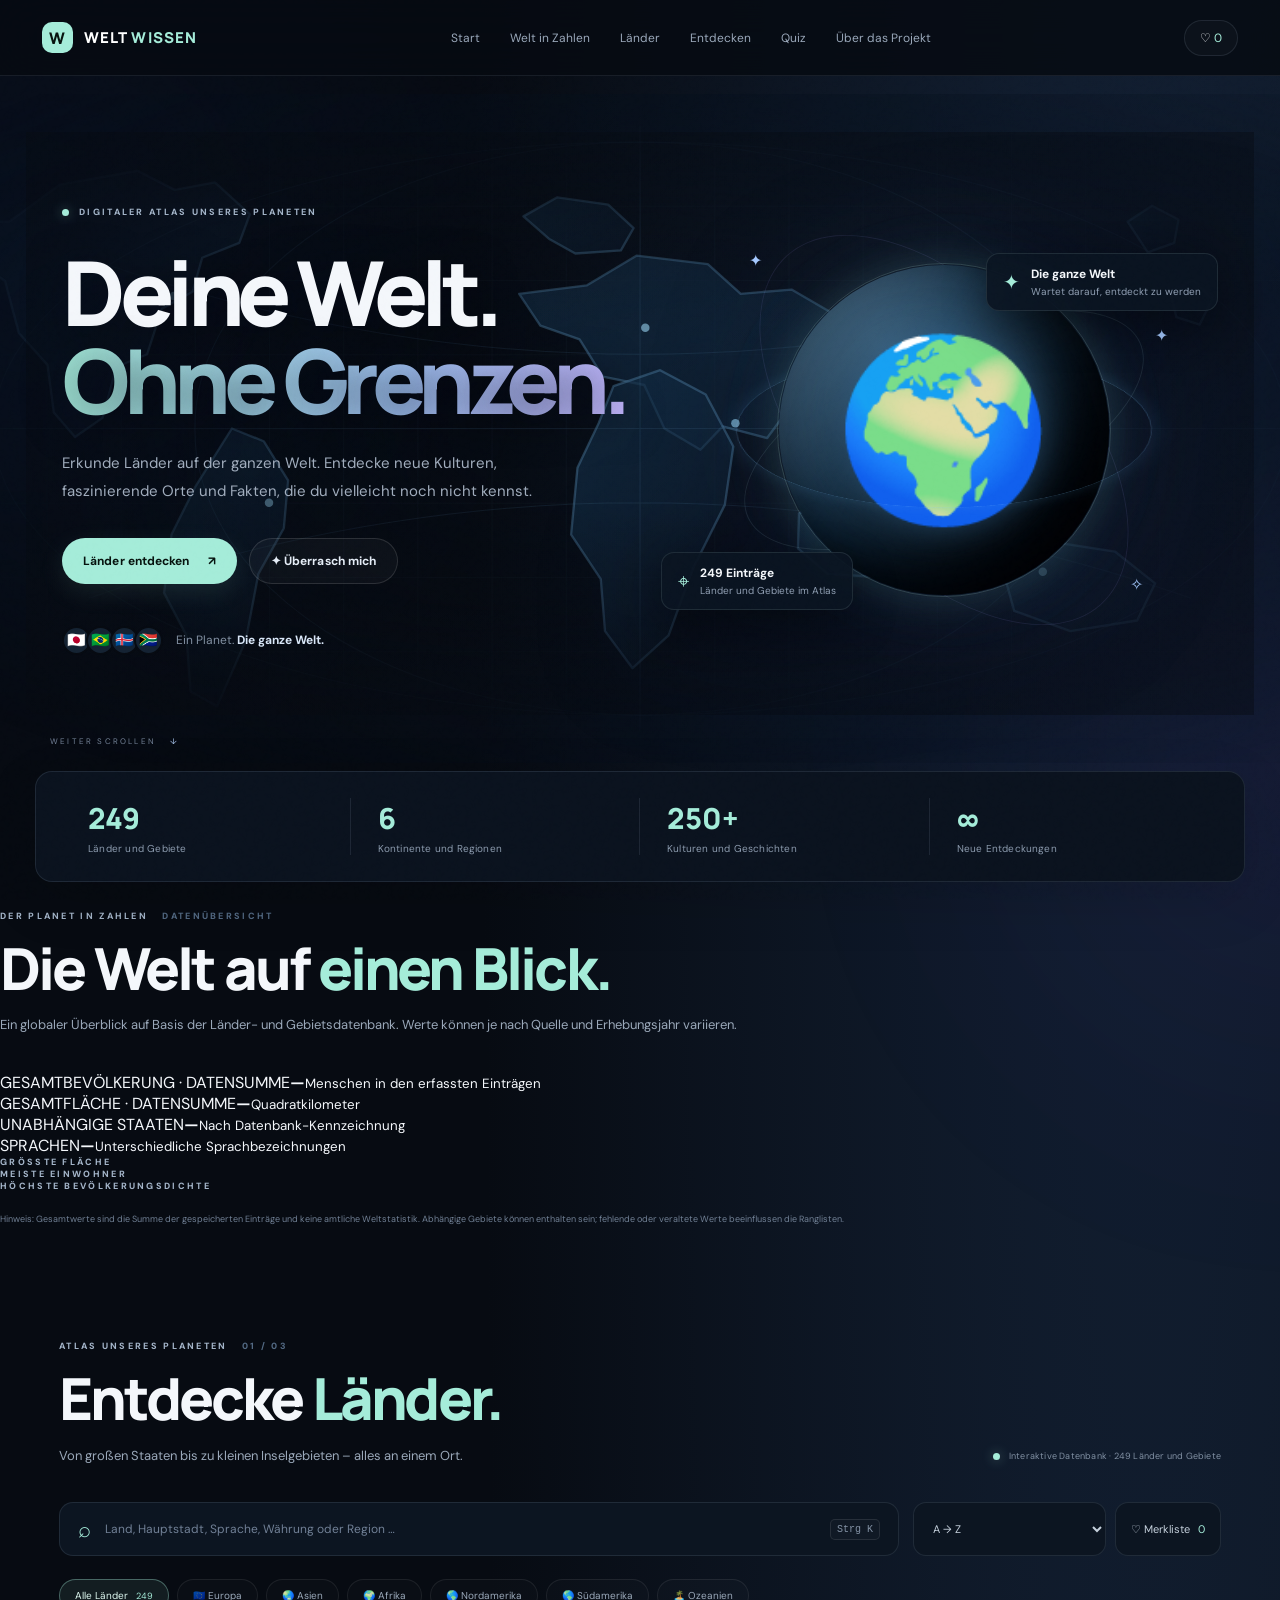
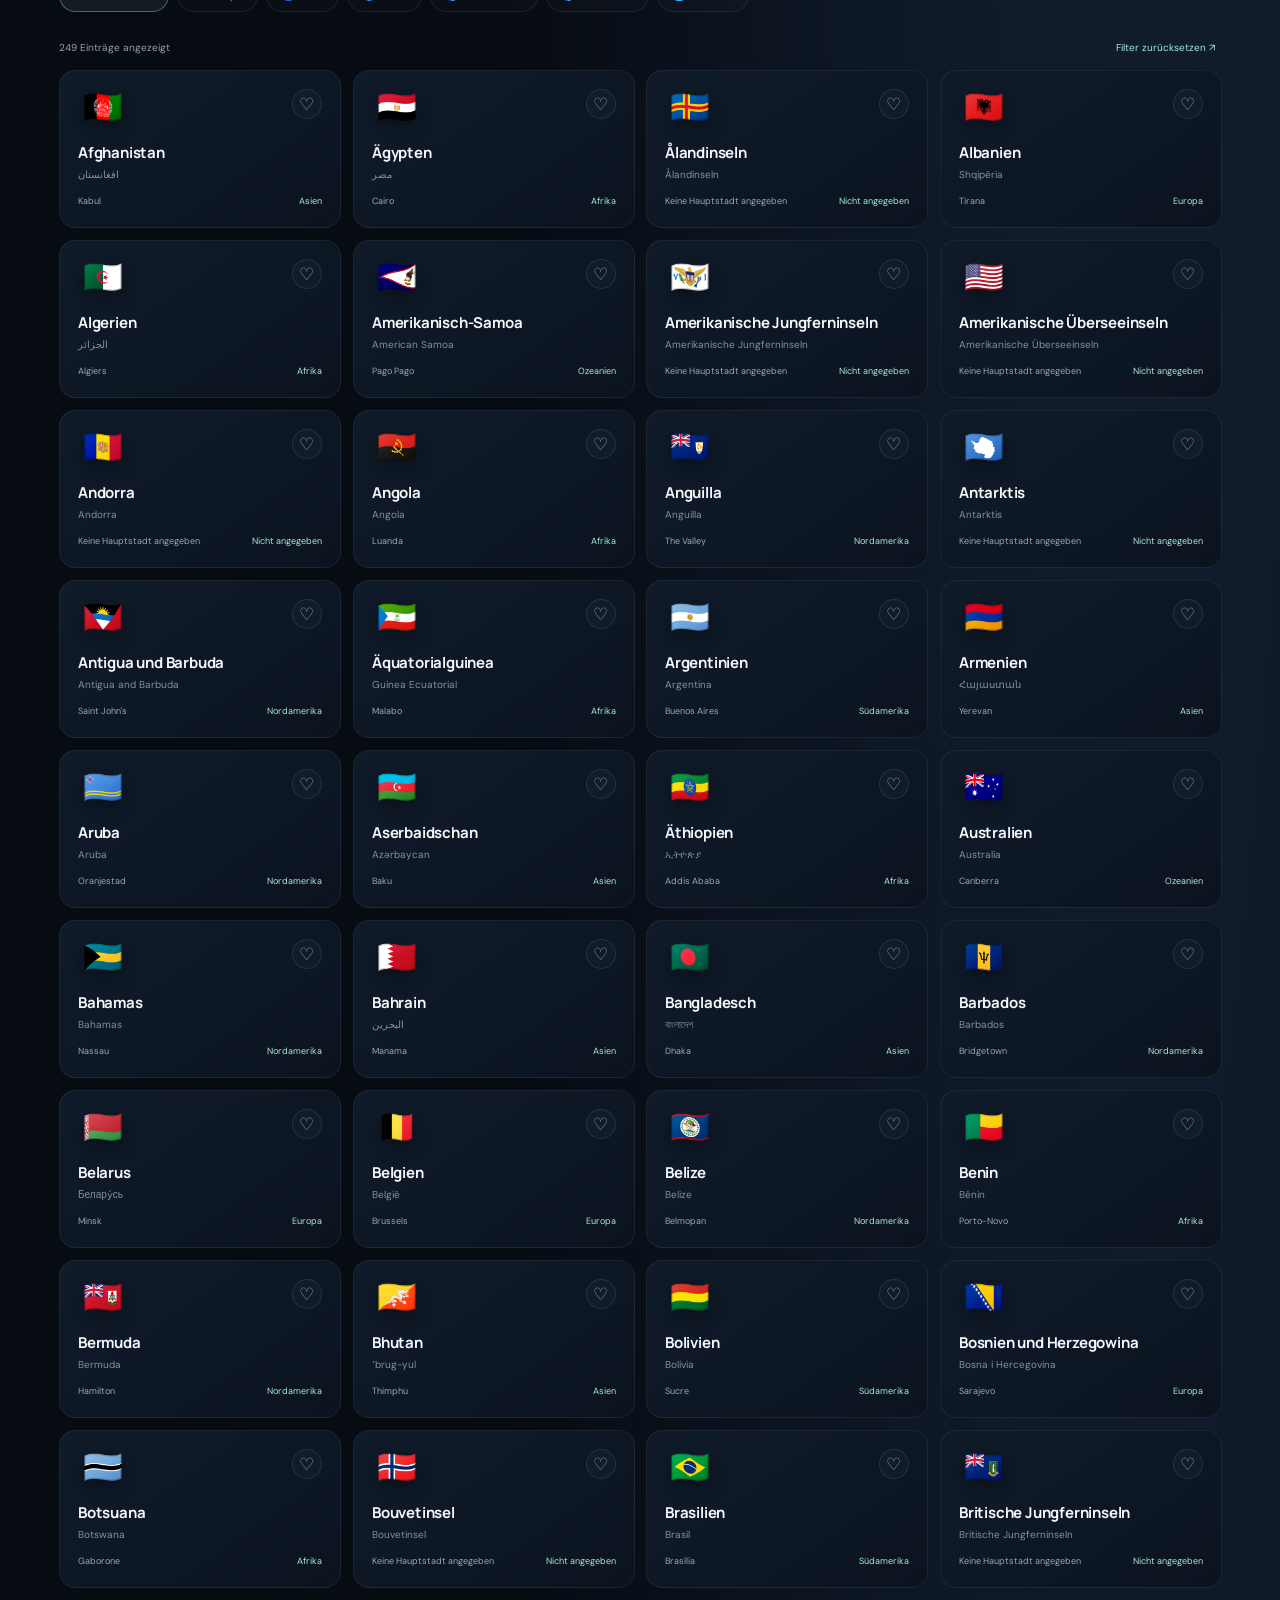
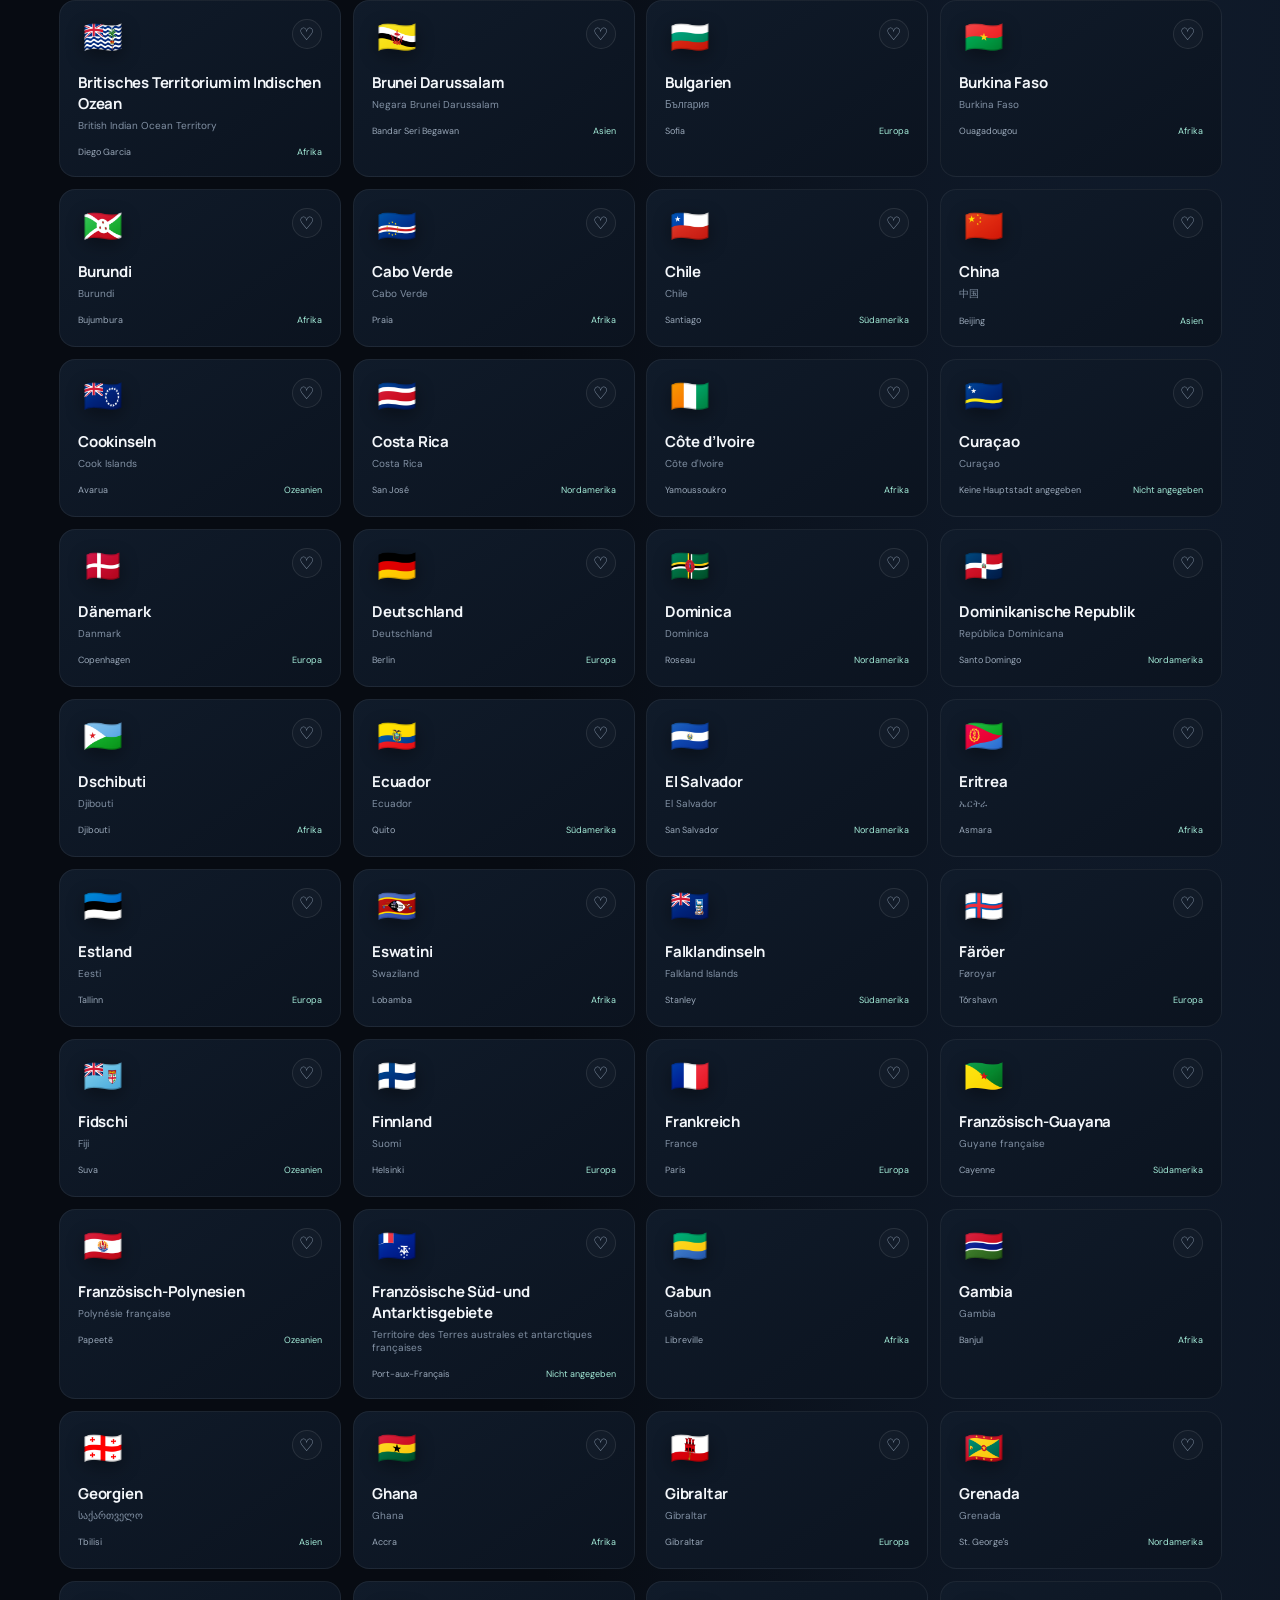
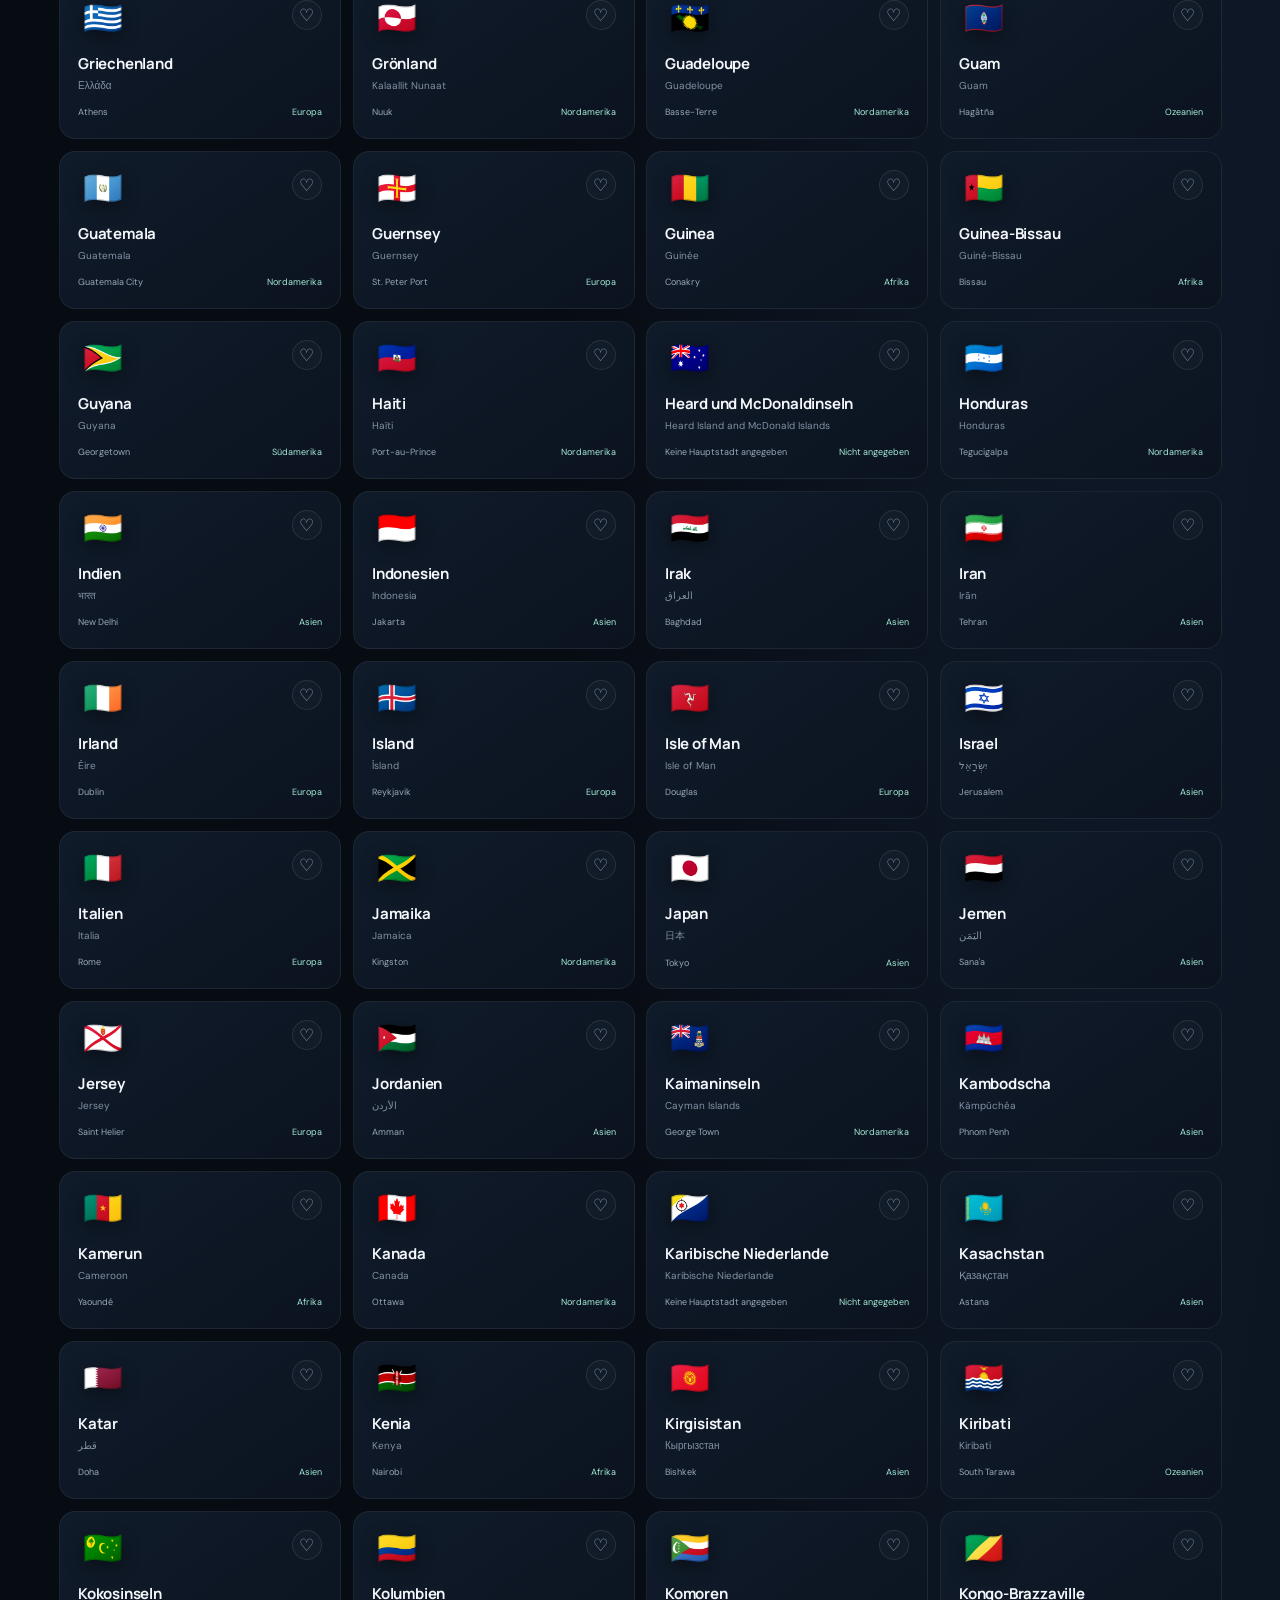
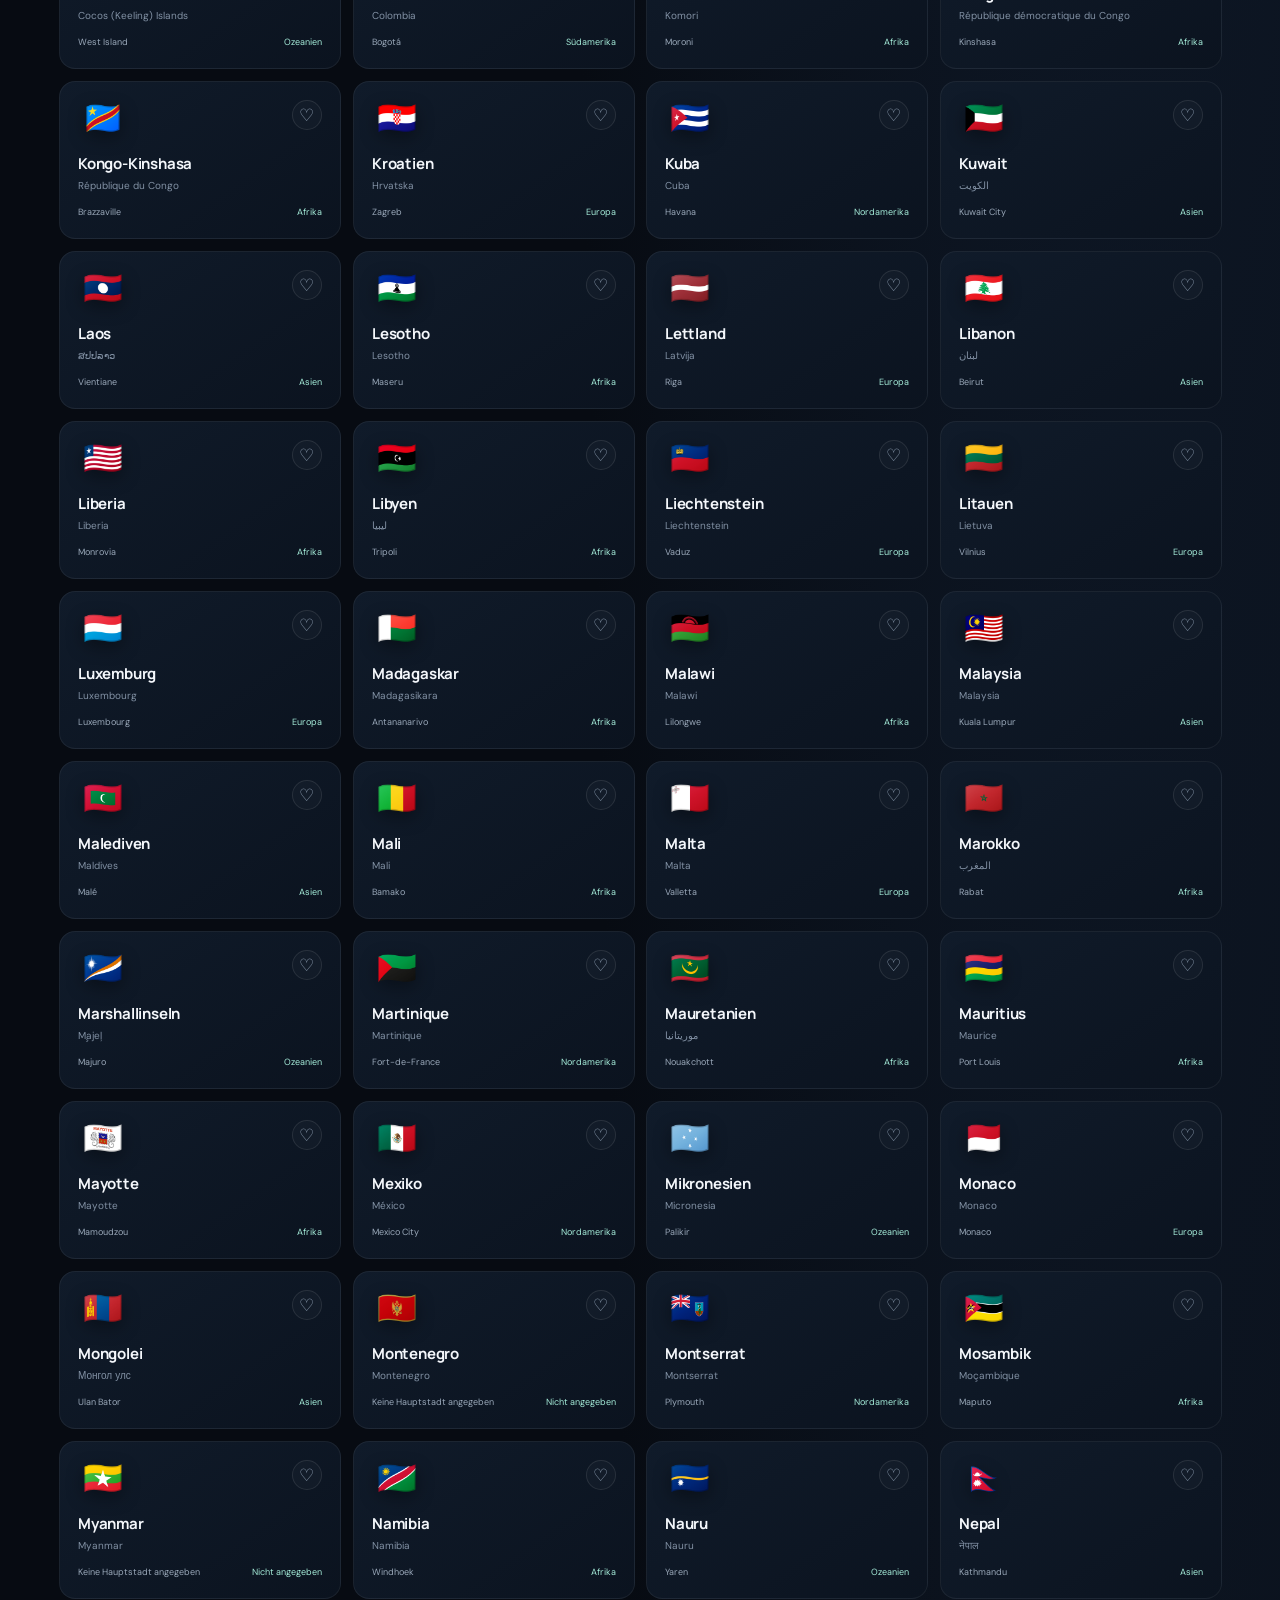
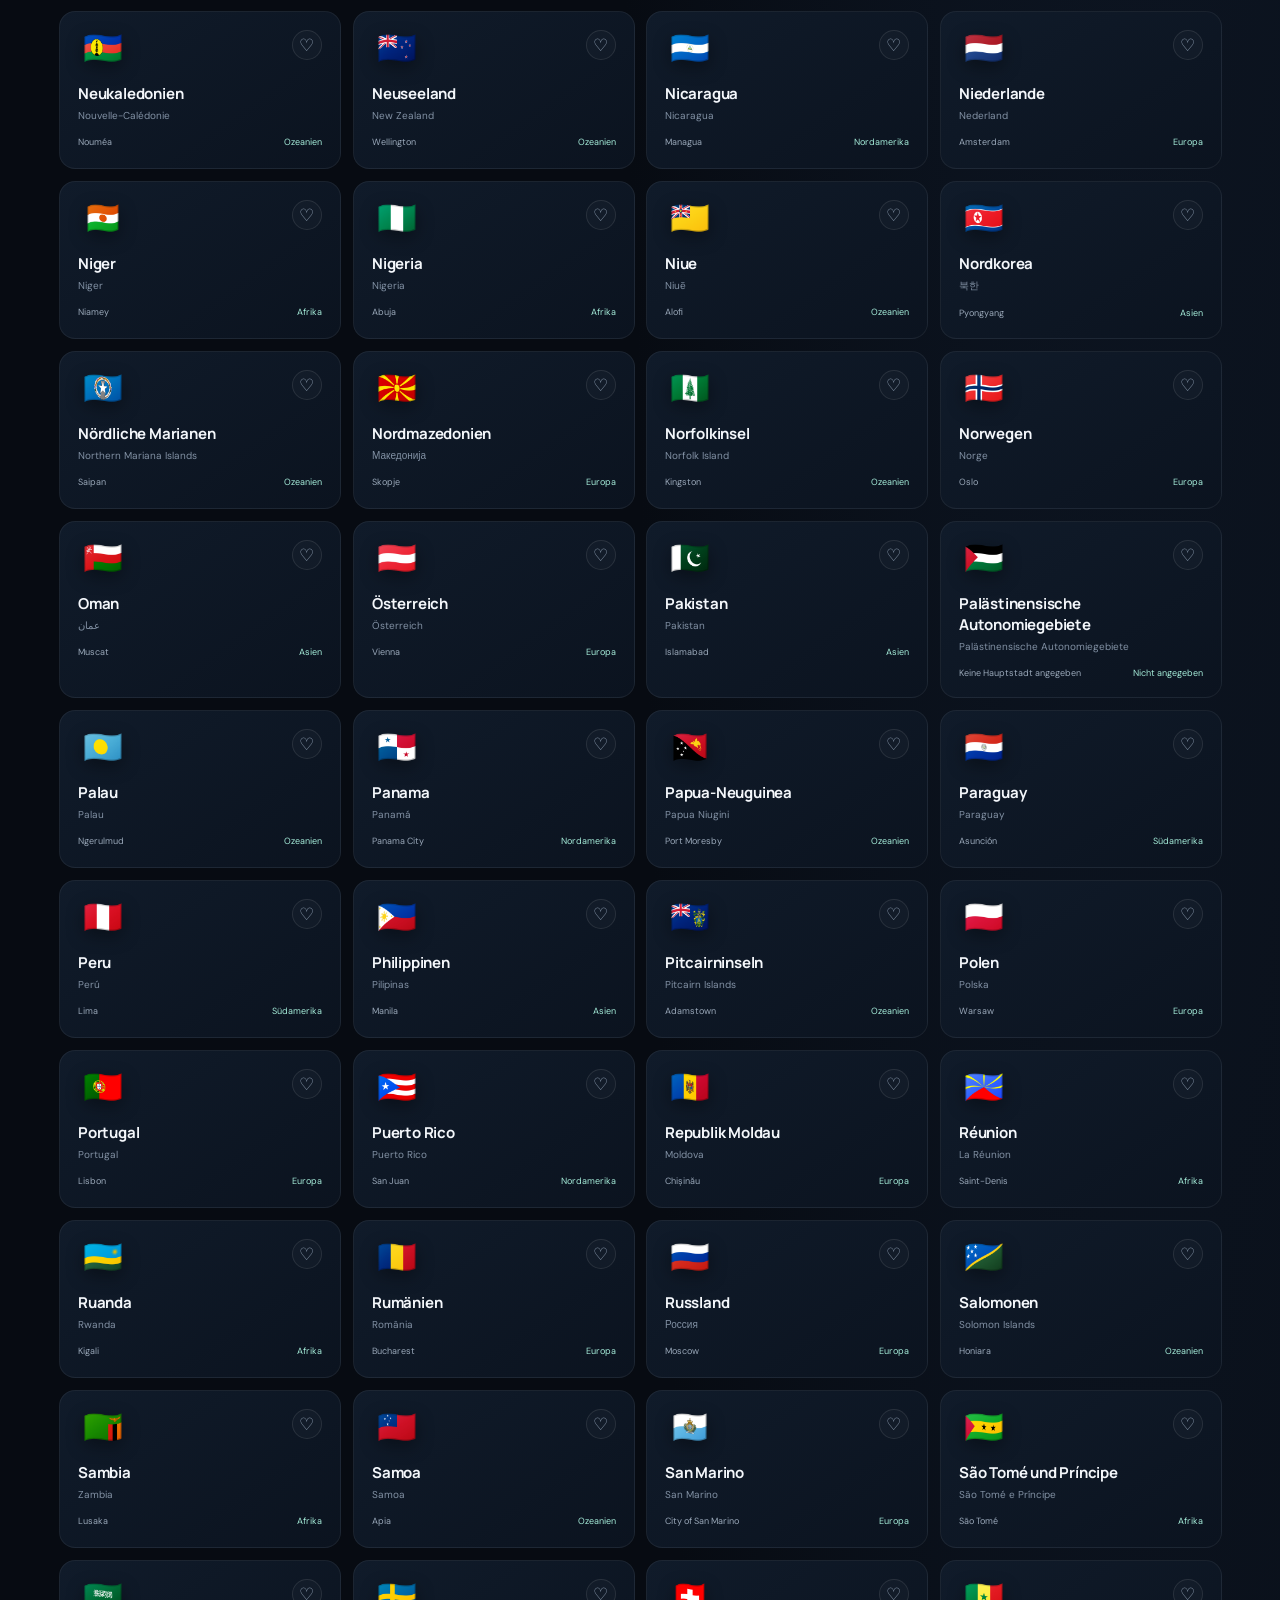
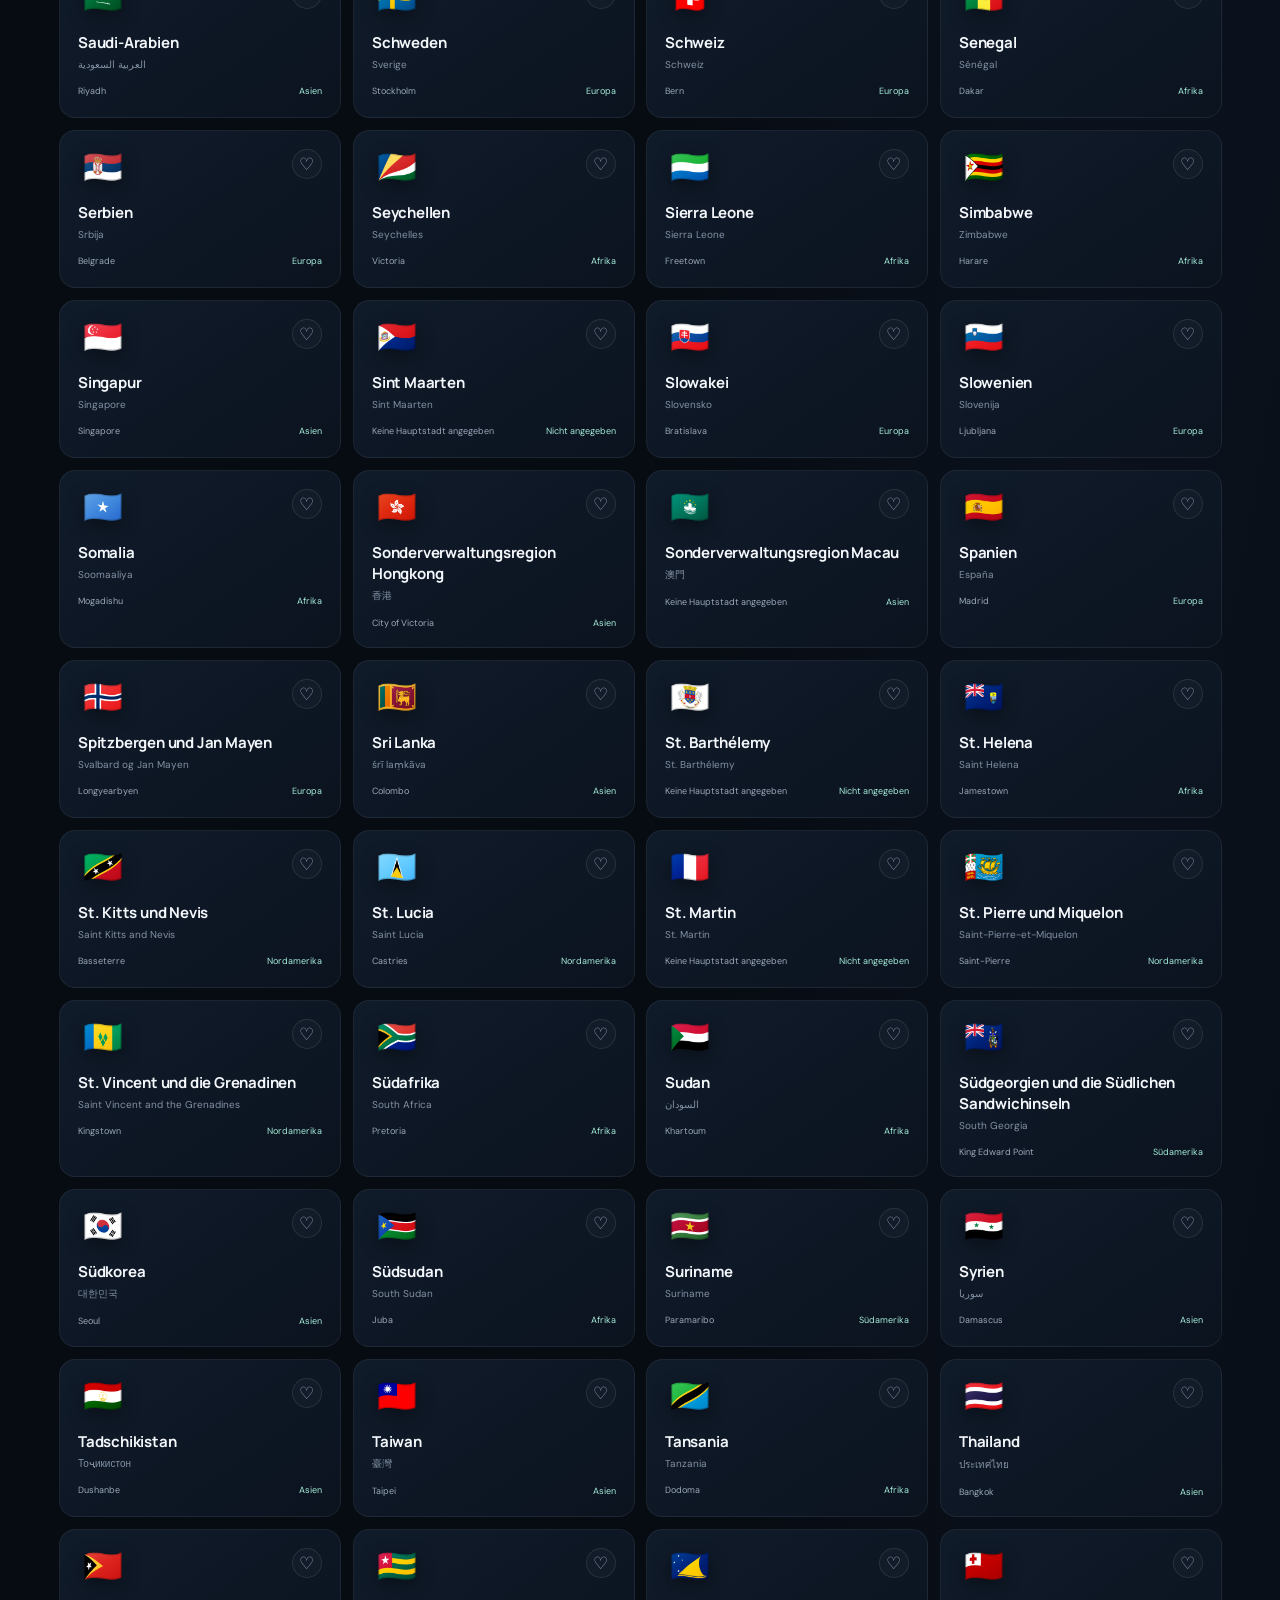
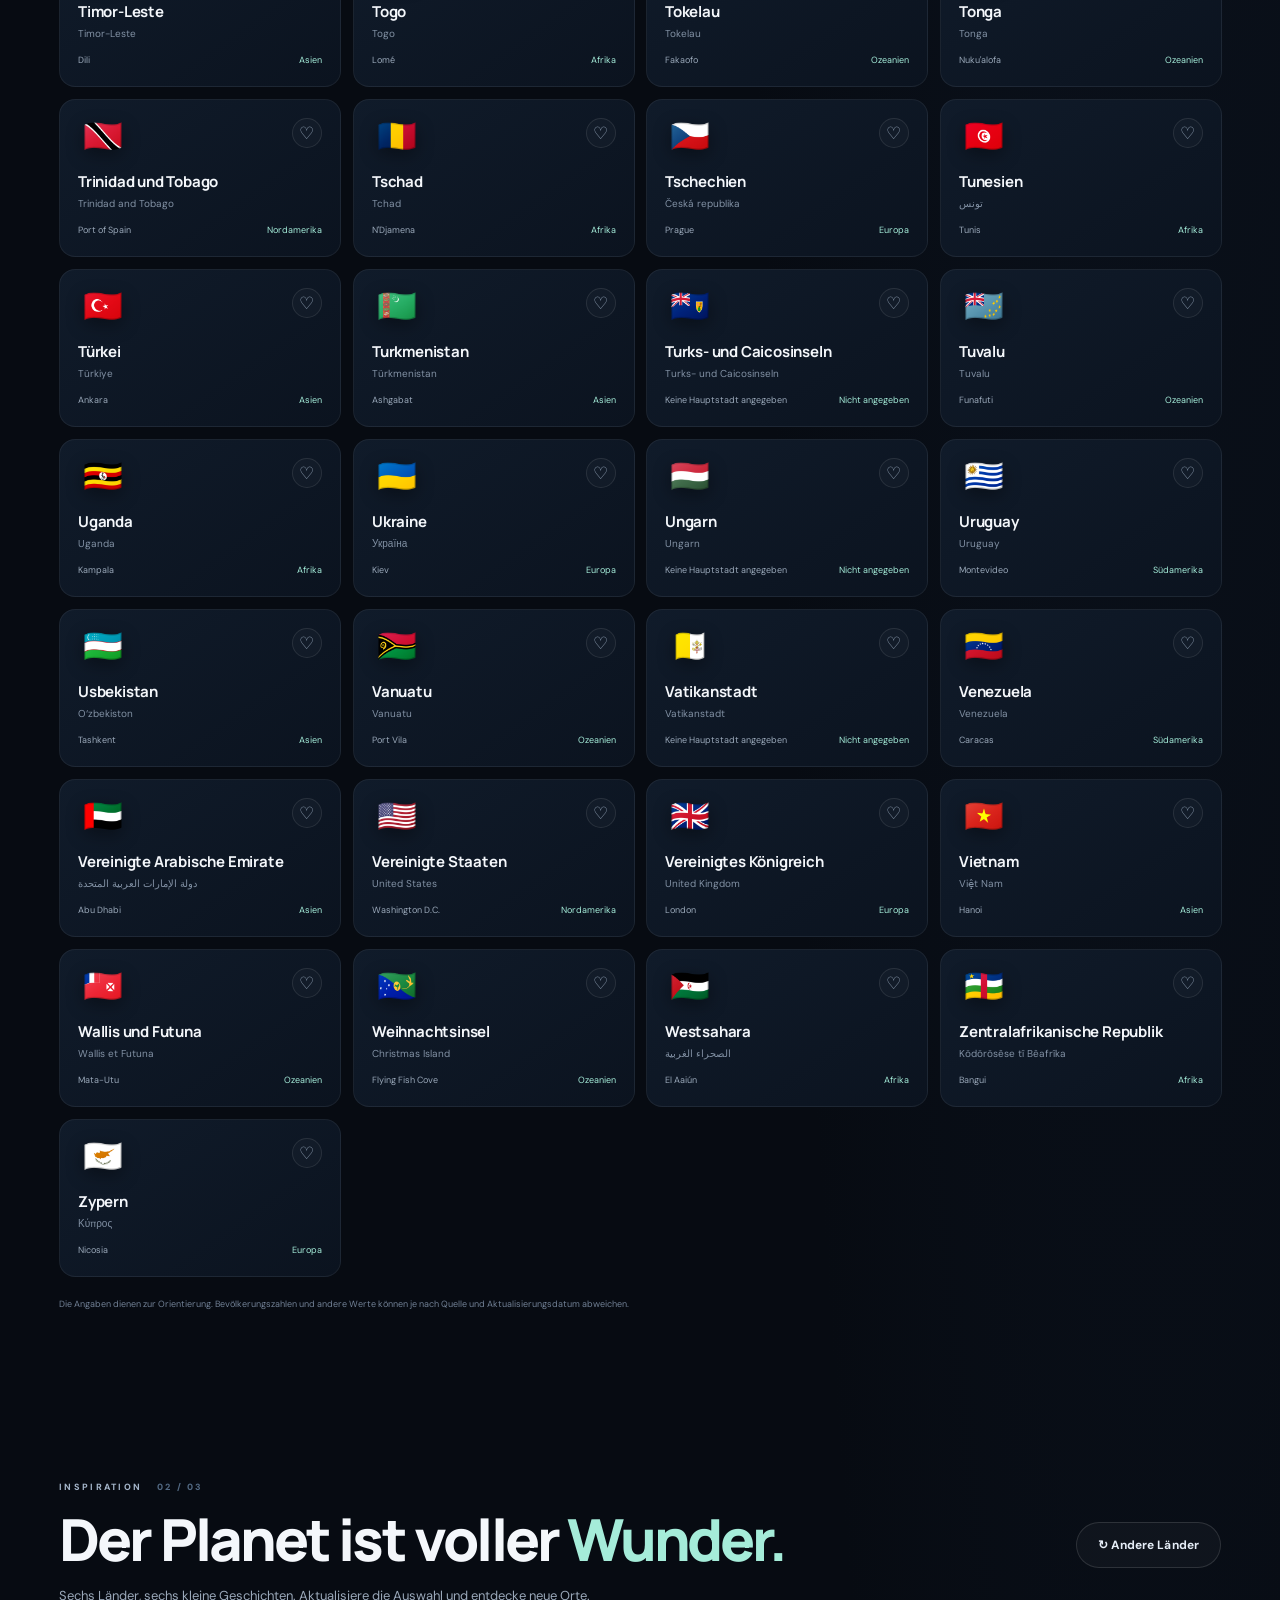
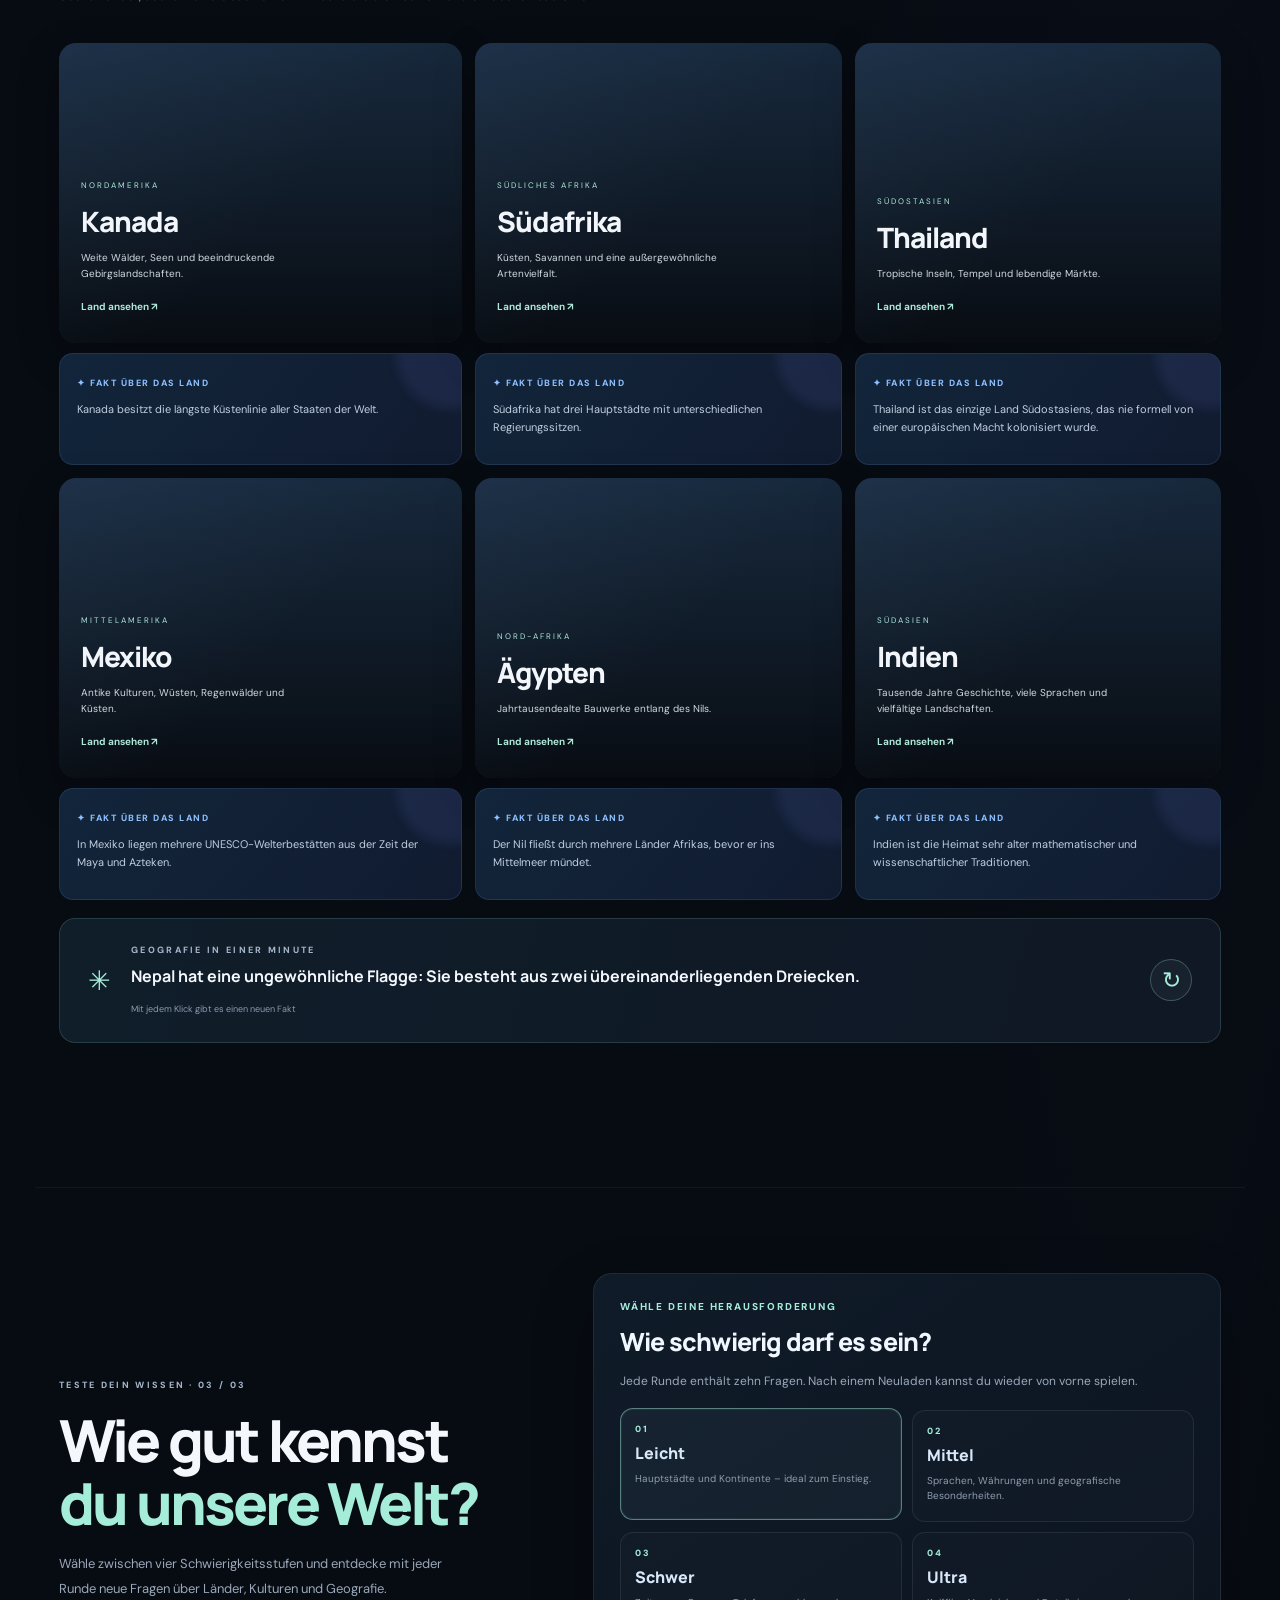
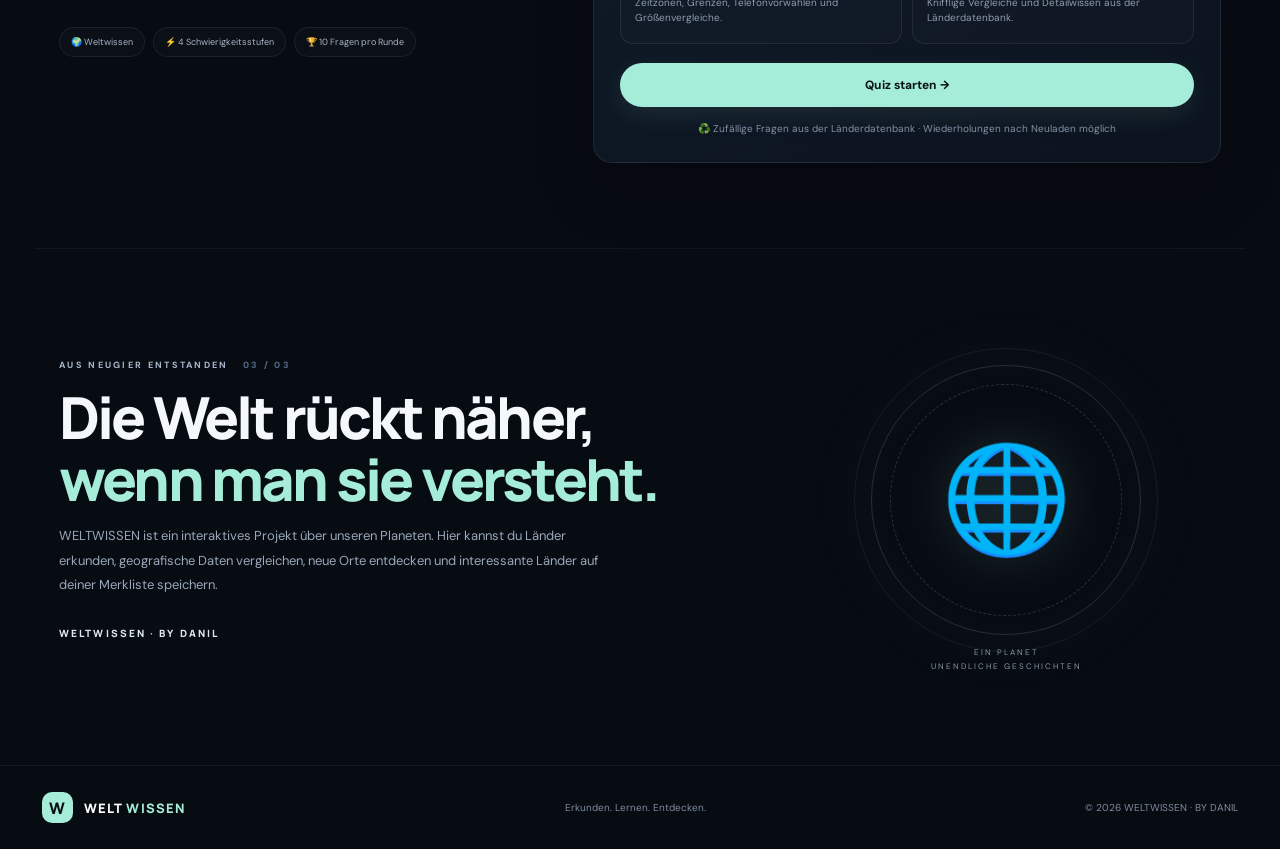
==== commit bfb5b1d4: "Add global data overview and navigation" ====
--- a/index.html
+++ b/index.html
@@ -7,12 +7,12 @@
 </head>
 <body>
 <div class="scroll-progress" id="scrollProgress"></div><div class="cursor-glow" id="cursorGlow"></div><div class="noise"></div><div class="ambient ambient-a"></div><div class="ambient ambient-b"></div>
-<header class="header"><a class="logo" href="#home"><span class="logo-mark">W</span>WELT<span class="logo-accent">WISSEN</span></a><nav id="nav"><a href="#home">Start</a><a href="#countries">Länder</a><a href="#discover">Entdecken</a><a href="#quiz">Quiz</a><a href="#about">Über das Projekt</a></nav><div class="header-right"><button class="icon-button" id="favoritesTop" aria-label="Merkliste">♡ <span id="favCount">0</span></button><button class="menu-button" id="menu" aria-label="Menü">☰</button></div></header>
+<header class="header"><a class="logo" href="#home"><span class="logo-mark">W</span>WELT<span class="logo-accent">WISSEN</span></a><nav id="nav"><a href="#home">Start</a><a href="#worldData">Welt in Zahlen</a><a href="#countries">Länder</a><a href="#discover">Entdecken</a><a href="#quiz">Quiz</a><a href="#about">Über das Projekt</a></nav><div class="header-right"><button class="icon-button" id="favoritesTop" aria-label="Merkliste">♡ <span id="favCount">0</span></button><button class="menu-button" id="menu" aria-label="Menü">☰</button></div></header>
 <main>
 <section class="hero" id="home"><div class="hero-content"><div class="eyebrow"><span class="pulse-dot"></span> DIGITALER ATLAS UNSERES PLANETEN</div><h1>Deine Welt.<br><span>Ohne Grenzen.</span></h1><p class="hero-lead">Erkunde Länder auf der ganzen Welt. Entdecke neue Kulturen, faszinierende Orte und Fakten, die du vielleicht noch nicht kennst.</p><div class="hero-buttons"><a class="button button-primary" href="#countries">Länder entdecken <span>↗</span></a><button class="button button-glass" id="randomCountry">✦ Überrasch mich</button></div><div class="hero-meta"><div class="avatar-stack"><span>🇯🇵</span><span>🇧🇷</span><span>🇮🇸</span><span>🇿🇦</span></div><span>Ein Planet. <b>Die ganze Welt.</b></span></div></div><div class="hero-visual"><div class="orbit orbit-one"></div><div class="orbit orbit-two"></div><div class="planet"><div class="planet-shine"></div><span>🌍</span></div><div class="planet-label label-top"><i>✦</i><span><b>Die ganze Welt</b><small>Wartet darauf, entdeckt zu werden</small></span></div><div class="planet-label label-bottom"><i>⌖</i><span><b id="heroCountryCount">Wird geladen …</b><small>Länder und Gebiete im Atlas</small></span></div><div class="star star-a">✦</div><div class="star star-b">✧</div><div class="star star-c">✦</div></div><div class="hero-scroll">WEITER SCROLLEN <span>↓</span></div></section>
 <section class="stats-strip"><div><strong id="statCountries">—</strong><span>Länder und Gebiete</span></div><div><strong>6</strong><span>Kontinente und Regionen</span></div><div><strong>250+</strong><span>Kulturen und Geschichten</span></div><div><strong>∞</strong><span>Neue Entdeckungen</span></div></section>
-<section class="section countries-section" id="countries"><div class="section-heading"><div><div class="kicker">ATLAS UNSERES PLANETEN <span>01 / 03</span></div><h2>Entdecke <em>Länder.</em></h2><p>Von großen Staaten bis zu kleinen Inselgebieten – alles an einem Ort.</p></div><div class="heading-note"><span class="live-dot"></span> Interaktive Datenbank · 249 Länder und Gebiete</div></div>
-<div class="explorer"><div class="search-wrap"><span>⌕</span><input id="search" type="search" placeholder="Land, Hauptstadt oder Region suchen …" autocomplete="off"><kbd>Strg K</kbd></div><div class="control-wrap"><select id="sort" aria-label="Sortierung"><option value="az">A → Z</option><option value="za">Z → A</option><option value="population">Nach Einwohnerzahl ↓</option><option value="area">Nach Fläche ↓</option></select><button id="favoritesToggle" class="filter-fav">♡ Merkliste <span id="favCount2">0</span></button></div></div>
+<section class="world-data-section" id="worldData"><div class="section-heading"><div><div class="kicker">DER PLANET IN ZAHLEN <span>DATENÜBERSICHT</span></div><h2>Die Welt auf <em>einen Blick.</em></h2><p>Ein globaler Überblick auf Basis der Länder- und Gebietsdatenbank. Werte können je nach Quelle und Erhebungsjahr variieren.</p></div></div><div class="world-metrics"><article><span>GESAMTBEVÖLKERUNG · DATENSUMME</span><strong id="worldPopulation">—</strong><small>Menschen in den erfassten Einträgen</small></article><article><span>GESAMTFLÄCHE · DATENSUMME</span><strong id="worldArea">—</strong><small>Quadratkilometer</small></article><article><span>UNABHÄNGIGE STAATEN</span><strong id="worldIndependent">—</strong><small>Nach Datenbank-Kennzeichnung</small></article><article><span>SPRACHEN</span><strong id="worldLanguages">—</strong><small>Unterschiedliche Sprachbezeichnungen</small></article></div><div class="world-rankings"><article><div class="kicker">GRÖSSTE FLÄCHE</div><div id="largestCountries" class="ranking-list"></div></article><article><div class="kicker">MEISTE EINWOHNER</div><div id="populationLeaders" class="ranking-list"></div></article><article><div class="kicker">HÖCHSTE BEVÖLKERUNGSDICHTE</div><div id="densityLeaders" class="ranking-list"></div></article></div><p class="data-note">Hinweis: Gesamtwerte sind die Summe der gespeicherten Einträge und keine amtliche Weltstatistik. Abhängige Gebiete können enthalten sein; fehlende oder veraltete Werte beeinflussen die Ranglisten.</p></section><section class="section countries-section" id="countries"><div class="section-heading"><div><div class="kicker">ATLAS UNSERES PLANETEN <span>01 / 03</span></div><h2>Entdecke <em>Länder.</em></h2><p>Von großen Staaten bis zu kleinen Inselgebieten – alles an einem Ort.</p></div><div class="heading-note"><span class="live-dot"></span> Interaktive Datenbank · 249 Länder und Gebiete</div></div>
+<div class="explorer"><div class="search-wrap"><span>⌕</span><input id="search" type="search" placeholder="Land, Hauptstadt, Sprache, Währung oder Region …" autocomplete="off"><kbd>Strg K</kbd></div><div class="control-wrap"><select id="sort" aria-label="Sortierung"><option value="az">A → Z</option><option value="za">Z → A</option><option value="population">Nach Einwohnerzahl ↓</option><option value="area">Nach Fläche ↓</option><option value="density">Nach Bevölkerungsdichte ↓</option></select><button id="favoritesToggle" class="filter-fav">♡ Merkliste <span id="favCount2">0</span></button></div></div>
 <div class="region-tabs" id="filters"><button class="region-tab active" data-region="Alle">Alle Länder <span id="allCount">—</span></button><button class="region-tab" data-region="Europa">🇪🇺 Europa</button><button class="region-tab" data-region="Asien">🌏 Asien</button><button class="region-tab" data-region="Afrika">🌍 Afrika</button><button class="region-tab" data-region="Nordamerika">🌎 Nordamerika</button><button class="region-tab" data-region="Südamerika">🌎 Südamerika</button><button class="region-tab" data-region="Ozeanien">🏝️ Ozeanien</button></div>
 <div class="catalog-top"><span id="resultCount">Atlas wird geladen …</span><button id="reset" class="text-button">Filter zurücksetzen ↗</button></div><div id="countryGrid" class="country-grid"><div class="loading-state"><div class="loader"></div><b>Die Welt wird geladen</b><span>Länder, Flaggen und Informationen werden vorbereitet …</span></div></div><div class="load-error" id="loadError" hidden><b>Der Atlas konnte nicht geladen werden</b><span data-error-detail>Die lokale Datenbank wurde nicht gefunden. Bitte versuche es erneut.</span><button class="button button-primary" id="retryLoad">Erneut laden</button></div><p class="data-note">Die Angaben dienen zur Orientierung. Bevölkerungszahlen und andere Werte können je nach Quelle und Aktualisierungsdatum abweichen.</p></section>
 <section class="discover-section" id="discover"><div class="section-heading discover-heading"><div><div class="kicker">INSPIRATION <span>02 / 03</span></div><h2>Der Planet ist voller <em>Wunder.</em></h2><p>Sechs Länder, sechs kleine Geschichten. Aktualisiere die Auswahl und entdecke neue Orte.</p></div><button id="refreshFeatured" class="button button-glass refresh-featured">↻ Andere Länder</button></div><div class="feature-grid" id="featuredGrid"></div>
--- a/style.css
+++ b/style.css
@@ -302,3 +302,82 @@
 @media(prefers-reduced-motion:reduce){
  *,*::before,*::after{scroll-behavior:auto!important;animation-duration:.01ms!important;animation-iteration-count:1!important;transition-duration:.01ms!important}
 }
+
+
+/* MOTION SYSTEM — animated, responsive and deliberately visible */
+:root{scroll-behavior:smooth}
+body{background-size:180% 180%;animation:pageAtmosphere 24s ease-in-out infinite alternate}
+@keyframes pageAtmosphere{0%{background-position:0% 0%}100%{background-position:100% 80%}}
+.scroll-progress{position:fixed;z-index:1000;left:0;top:0;height:3px;width:0;background:linear-gradient(90deg,#8de6d2,#86aefb,#b3a4ff);box-shadow:0 0 14px #8de6d277}
+.ambient{animation:ambientDrift 18s ease-in-out infinite alternate}
+.ambient-b{animation-delay:-8s}
+@keyframes ambientDrift{0%{transform:translate3d(-5vw,-3vh,0) scale(.9)}100%{transform:translate3d(8vw,6vh,0) scale(1.18)}}
+.hero{isolation:isolate}
+.hero-content{animation:heroEnter 1s cubic-bezier(.2,.75,.25,1) both}
+.hero-visual{animation:visualEnter 1.25s .12s cubic-bezier(.2,.75,.25,1) both}
+.hero-scroll{animation:scrollHint 2s 1.5s ease-in-out infinite}
+@keyframes heroEnter{from{opacity:0;transform:translateY(35px)}to{opacity:1;transform:translateY(0)}}
+@keyframes visualEnter{from{opacity:0;transform:translateY(25px) scale(.88)}to{opacity:1;transform:translateY(0) scale(1)}}
+@keyframes scrollHint{0%,100%{transform:translateY(0);opacity:.65}50%{transform:translateY(7px);opacity:1}}
+.planet{animation:planetFloat 7s ease-in-out infinite;will-change:transform}
+.planet>span{display:block;animation:planetTurn 22s ease-in-out infinite alternate}
+@keyframes planetFloat{0%,100%{transform:translateY(0) rotate(-3deg)}50%{transform:translateY(-17px) rotate(3deg)}}
+@keyframes planetTurn{0%{transform:rotate(-7deg) scale(1)}100%{transform:rotate(8deg) scale(1.045)}}
+.orbit-one{animation:orbitSpin 19s linear infinite}
+.orbit-two{animation:orbitSpin 27s linear infinite reverse}
+@keyframes orbitSpin{from{transform:translate(-50%,-50%) rotateX(68deg) rotate(0)}to{transform:translate(-50%,-50%) rotateX(68deg) rotate(360deg)}}
+.planet-label{animation:labelBob 5s ease-in-out infinite}
+.label-bottom{animation-delay:-2.5s}
+@keyframes labelBob{0%,100%{transform:translateY(0)}50%{transform:translateY(-8px)}}
+.star{animation:starPulse 3.2s ease-in-out infinite}
+.star-b{animation-delay:-1.1s}.star-c{animation-delay:-2.2s}
+@keyframes starPulse{0%,100%{opacity:.3;transform:scale(.75) rotate(0)}50%{opacity:1;transform:scale(1.2) rotate(35deg)}}
+.pulse-dot,.live-dot{animation:dotPulse 2s ease-out infinite}
+@keyframes dotPulse{0%,100%{box-shadow:0 0 0 0 #a5ecd955}50%{box-shadow:0 0 0 8px #a5ecd900}}
+.button,.icon-button,.menu-button,.region-tab,.filter-fav,.fact-refresh,.quiz-option,.quiz-level{transition:transform .28s cubic-bezier(.2,.8,.2,1),background .28s,border-color .28s,box-shadow .28s,color .28s}
+.button-primary{position:relative;overflow:hidden}
+.button-primary:after{content:"";position:absolute;inset:-120% auto -120% -45%;width:35%;transform:rotate(24deg);background:linear-gradient(90deg,transparent,#ffffff77,transparent);transition:left .7s ease}
+.button-primary:hover:after{left:125%}
+.button:hover,.icon-button:hover,.menu-button:hover,.filter-fav:hover,.fact-refresh:hover{transform:translateY(-3px)}
+.button:active,.quiz-option:active,.region-tab:active{transform:scale(.97)}
+.country-card{position:relative;overflow:hidden;transform:translateZ(0)}
+.country-card:before{content:"";position:absolute;inset:0;pointer-events:none;opacity:0;background:radial-gradient(circle at var(--mx,50%) var(--my,50%),#a5ecd91c,transparent 55%);transition:opacity .3s}
+.country-card:hover:before{opacity:1}
+.country-card:hover{transform:translateY(-8px) scale(1.015);box-shadow:0 22px 48px #0006,0 0 0 1px #a5ecd91a}
+.feature-card{overflow:hidden}
+.feature-card img,.feature-card .feature-image{transition:transform .8s cubic-bezier(.2,.7,.2,1),filter .8s}
+.feature-wrap:hover .feature-card img{transform:scale(1.08)}
+.feature-wrap:hover .feature-content h3{transform:translateX(5px)}
+.feature-content h3{transition:transform .35s}
+.stats-strip{animation:stripGlow 9s ease-in-out infinite alternate}
+@keyframes stripGlow{from{box-shadow:0 18px 55px #0002,0 0 0 #8de6d200}to{box-shadow:0 18px 55px #0002,0 0 38px #8de6d20b}}
+.stats-strip strong{transition:transform .3s,color .3s}
+.stats-strip div:hover strong{display:inline-block;transform:translateY(-4px) scale(1.08);color:#d2fff2}
+.fact-icon{animation:factSpin 16s linear infinite}
+@keyframes factSpin{to{transform:rotate(360deg)}}
+.fact-refresh:hover{transform:rotate(90deg)}
+.quiz-panel{transition:box-shadow .35s,transform .35s}
+.quiz-panel:hover{box-shadow:0 28px 75px #0005,0 0 40px #8de6d20a}
+.quiz-option:hover:not(:disabled){transform:translateX(5px)}
+.quiz-level:hover{transform:translateY(-4px) scale(1.015)}
+.quiz-trophy{animation:trophyPop .8s cubic-bezier(.2,1.5,.4,1) both}
+@keyframes trophyPop{from{opacity:0;transform:scale(.35) rotate(-18deg)}to{opacity:1;transform:scale(1) rotate(0)}}
+.about-orb{animation:orbFloat 8s ease-in-out infinite}
+@keyframes orbFloat{0%,100%{transform:translateY(0) rotate(-4deg)}50%{transform:translateY(-13px) rotate(4deg)}}
+.about-orb-inner{animation:orbIcon 12s ease-in-out infinite alternate}
+@keyframes orbIcon{from{transform:rotate(-12deg) scale(.95)}to{transform:rotate(12deg) scale(1.06)}}
+.reveal-ready .reveal{opacity:0;transform:translateY(28px);transition:opacity .75s ease,transform .75s cubic-bezier(.2,.75,.25,1)}
+.reveal-ready .reveal.is-visible{opacity:1;transform:translateY(0)}
+.reveal-ready .reveal-stagger>*{opacity:0;transform:translateY(18px);transition:opacity .55s ease,transform .55s cubic-bezier(.2,.75,.25,1)}
+.reveal-ready .reveal-stagger.is-visible>*{opacity:1;transform:translateY(0)}
+.reveal-ready .reveal-stagger.is-visible>*:nth-child(2){transition-delay:.07s}
+.reveal-ready .reveal-stagger.is-visible>*:nth-child(3){transition-delay:.14s}
+.reveal-ready .reveal-stagger.is-visible>*:nth-child(4){transition-delay:.21s}
+.reveal-ready .reveal-stagger.is-visible>*:nth-child(5){transition-delay:.28s}
+.reveal-ready .reveal-stagger.is-visible>*:nth-child(6){transition-delay:.35s}
+.country-modal[open]{animation:modalIn .35s cubic-bezier(.2,.8,.2,1)}
+@keyframes modalIn{from{opacity:0;transform:translateY(20px) scale(.97)}to{opacity:1;transform:translateY(0) scale(1)}}
+.toast{animation:toastIn .35s cubic-bezier(.2,.8,.2,1)}
+@keyframes toastIn{from{opacity:0;transform:translate(-50%,15px)}to{opacity:1;transform:translate(-50%,0)}}
+@media(max-width:760px){.planet{animation-duration:8s}.country-card:hover{transform:translateY(-3px)}}
+@media(prefers-reduced-motion:reduce){body,.ambient,.hero-content,.hero-visual,.hero-scroll,.planet,.planet>span,.orbit-one,.orbit-two,.planet-label,.star,.pulse-dot,.live-dot,.stats-strip,.fact-icon,.about-orb,.about-orb-inner{animation:none!important}.reveal-ready .reveal,.reveal-ready .reveal-stagger>*{opacity:1;transform:none;transition:none}}
